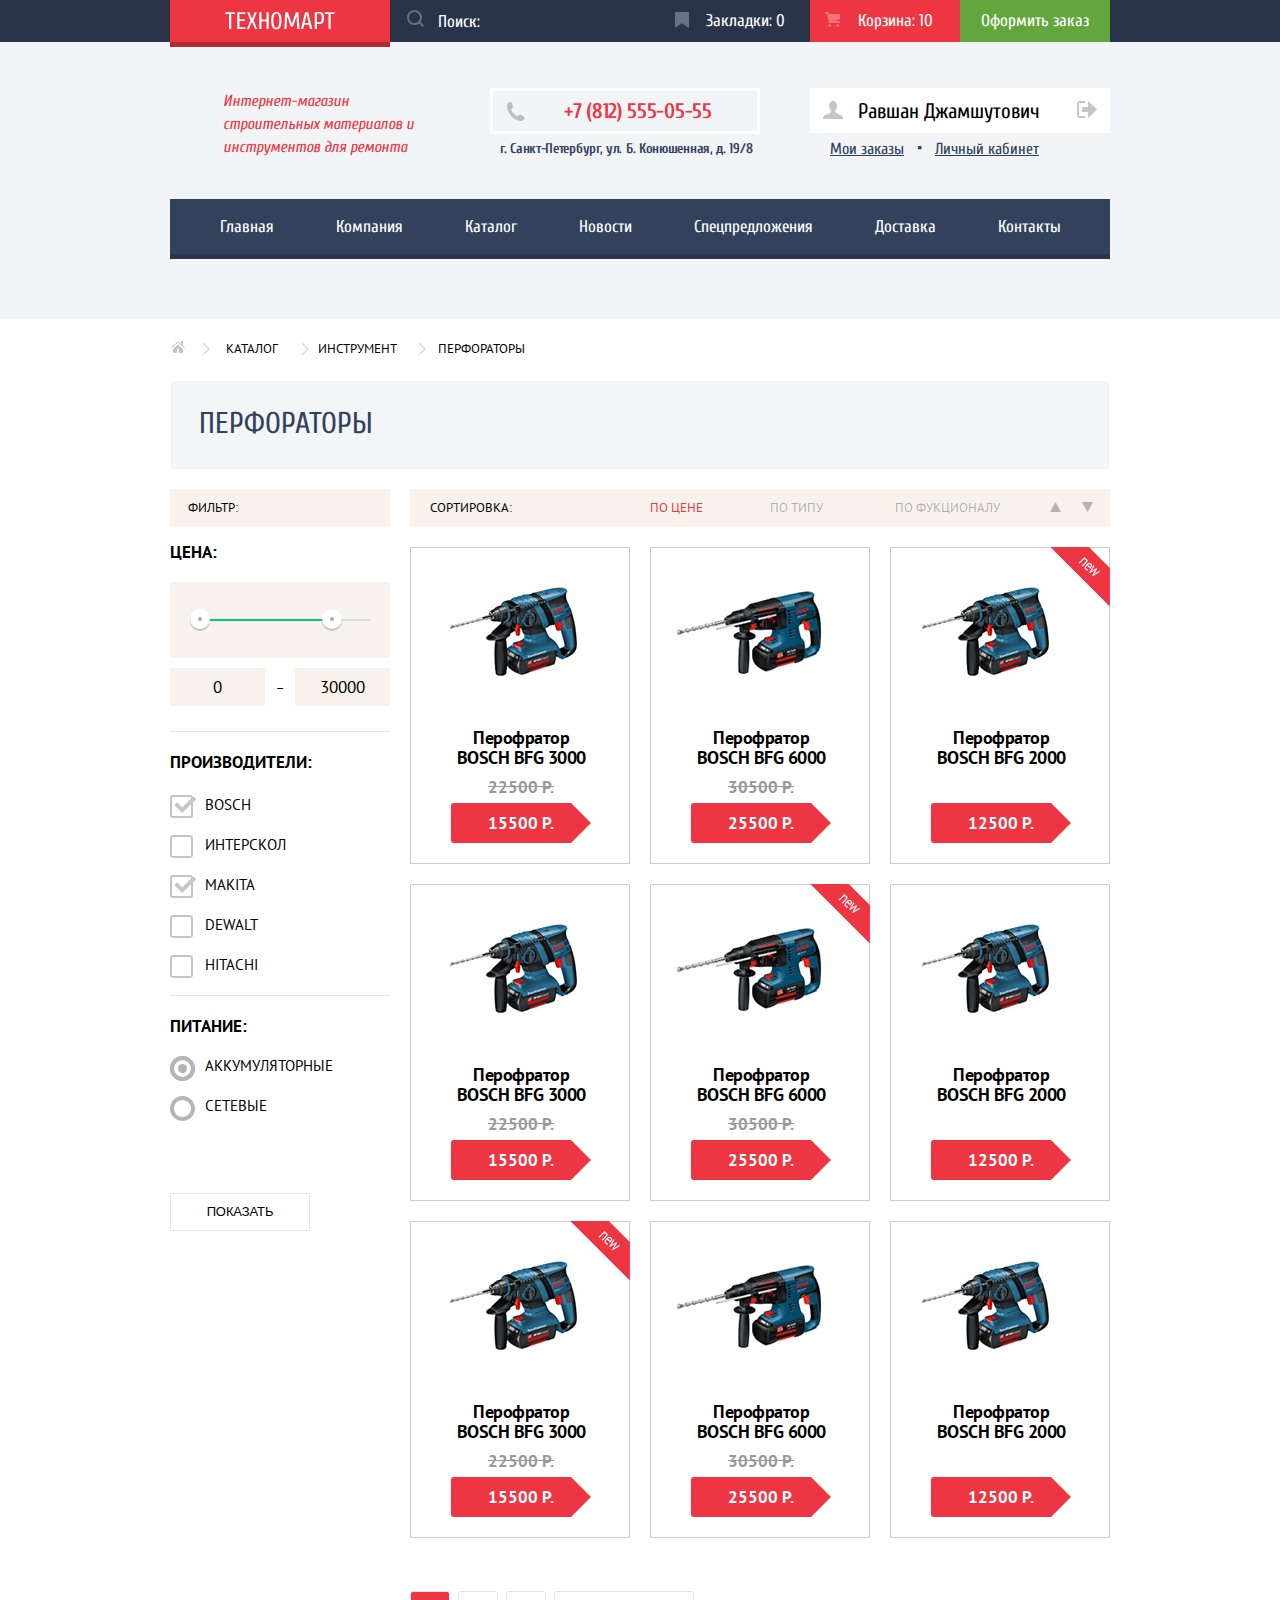
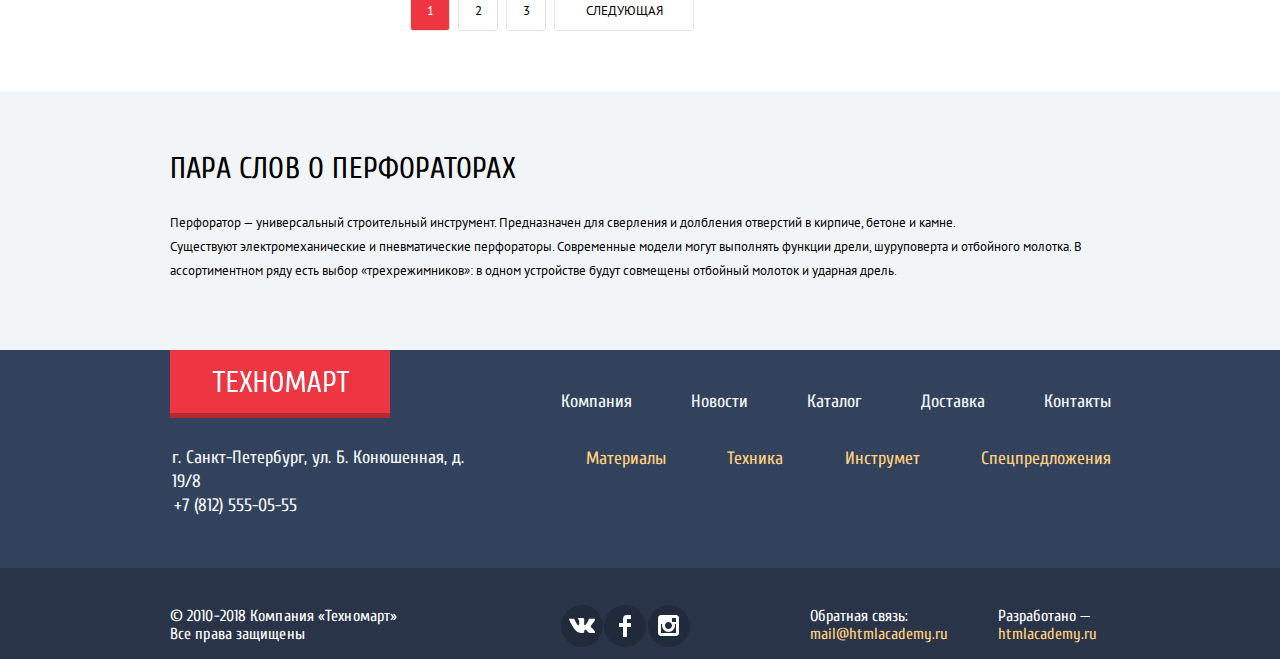
==== tool.html @ e386ba08 "Правки предзащиты" ====
<!DOCTYPE html>
<html lang="ru">
        <head>
                <meta charset="utf-8">
                <title>HTML Academy: Техномарт Каталог</title>
                <link href="css/normalize.css" rel="stylesheet">
                <link href="css/style.css" rel="stylesheet">
        </head>
        <body>
                <header class="inner-header"> <!--Шапка сайта-->
                    <div class="header-wrapper">
                        <div class="inner-header-top">
                        <a class="inner-header-logo logo" href="index.html"><img class="logo-img" src="img/logo.png" width="110" height="18" alt="Логотип магазина «ТЕХНОМАРТ»"></a>

                        <form class="main-header-search">
                            <input class="header-search-input" id="header-search" type="text" name="search" placeholder="Поиск:">
                            <label class="header-search-label" for="header-search">
                                <svg xmlns="http://www.w3.org/2000/svg" class="header-search-icon" width="17" height="17" viewBox="0 0 17 17">
                                  <path d="M17 15.586l-3.542-3.542A7.465 7.465 0 0 0 15 7.5 7.5 7.5 0 1 0 7.5 15c1.71 0 3.282-.579 4.544-1.542L15.586 17 17 15.586zM2 7.5C2 4.467 4.467 2 7.5 2 10.532 2 13 4.467 13 7.5c0 3.032-2.468 5.5-5.5 5.5A5.506 5.506 0 0 1 2 7.5z"/></svg>
                              </label>  <!--тут будет иконка поиска-->

                        </form>

                                <ul class="inner-header-list cart-block">
                                        <li class="inner-header-item"><a class="inner-header-link inner-header-bookmarks" href="bookmarks.html">Закладки: 0</a></li>
                                        <li class="inner-header-item"><a class="inner-header-link inner-header-cart inner-header-cart-active" href="cart.html">Корзина: 10</a></li>
                                        <li class="inner-header-item inner-header-item-checkout"><a class="inner-header-link inner-header-checkout" href="checkout.html">Оформить заказ</a></li>
                                </ul>
                        </div>
                  </div>

                  <div class="header-wrapper-middle">
                <div class="inner-header-middle">
                <p class="inner-header-title"><span class="visually-hidden">«ТЕХНОМАРТ»</span>Интернет-магазин строительных материалов и инструментов для ремонта</p>

                <address class="inner-header-contact">
                    <p class="header-contact-phone"><a class="header-contact-link" href="tel:+7812550555">+7 (812) 555-05-55</a></p>
                    <p class="header-contact-address">г. Санкт-Петербург, ул. Б. Конюшенная, д. 19/8</p>
                </address>

                <ul class="inner-header-user">
                        <li class="header-user-list logged"><a class="header-user-link logged-link" href="logged.html">Равшан Джамшутович</a><a class="logout-link" href="logout.html">Выход</a></li>
                        <li class="header-user-list orders"><a class="header-user-link orders-link" href="orders.html">Мои заказы</a></li>
                        <li class="header-user-list separator">•</li>
                        <li class="header-user-list cabinet"><a class="header-user-link cabinet-link" href="cabinet.html">Личный кабинет</a></li>
                </ul>
                </div>

                <nav class="inner-header-navigation">
                                <ul class="header-navigation-list">
                                        <li class="header-navigation-item"><a class="header-navigation-link" href="index.html">Главная</a></li>
                                        <li class="header-navigation-item"><a class="header-navigation-link" href="company.html">Компания</a></li>
                                        <li class="header-navigation-item"><a class="header-navigation-link" href="catalog.html">Каталог</a></li>
                                        <li class="header-navigation-item"><a class="header-navigation-link" href="news.html">Новости</a></li>
                                        <li class="header-navigation-item"><a class="header-navigation-link" href="specialoffers.html">Спецпредложения</a></li>
                                        <li class="header-navigation-item"><a class="header-navigation-link" href="delivery.html">Доставка</a></li>
                                        <li class="header-navigation-item"><a class="header-navigation-link" href="contact.html">Контакты</a></li>
                            </ul>
                </nav>
                </div>
        </header>

        <main class="inner-content container">
          <div class="breadcrumbs-wrapper">
                <ul class="content-breadcrumbs-list">
                        <li class="content-breadcrumbs-item"><a class="content-breadcrumbs-link content-breadcrumbs-home" href="index.html"><img src="img/icon-home.svg" width="15" height="12" alt="На главную"><span class="visually-hidden">На галвную</span></a></li>
                        <li class="content-breadcrumbs-item"><a class="content-breadcrumbs-link content-breadcrumbs-catalog" href="ctalog.html">Каталог</a></li>
                        <li class="content-breadcrumbs-item"><a class="content-breadcrumbs-link content-breadcrumbs-tool" href="tool.html">Инструмент</a></li>
                        <li class="content-breadcrumbs-item breadcrumbs-current">Перфораторы</li>
                </ul>
          </div>

                <h1 class="inner-content-title">Перфораторы</h1>

            <div class="wrapper-filters-tool">
              <div class="wrapper-filters">
                <section class="content-filters"> <!--Блок фильтры-->
                  <h2 class="visually-hidden">Фильтр товаров</h2>

                        <h2 class="content-filters-title">ФИЛЬТР:</h2>

                  <form class="content-filters-form" method="get" action="https://echo.htmlacademy.ru">

                    <fieldset class="filters-price">
                      <legend class="price-title">Цена:</legend>

                      <div class="filtres-price-slider"> <!--Ползунок выбора диапазона цены-->
                        <span class="visually-hidden">Ползунок для выбора диапозона цены</span>
                        <div class="price-slider-line"> <!--Линия ползунка-->
                          <span class="visually-hidden">Линия ползунка</span>
                          <div class="slider-line-active"></div> <!--Линия между ползунками выбранного диапазона-->
                        </div>
                        <div class="slider-line-badge slider-line-bage-left"><span class="visually-hidden">Левый ползунок</span></div> <!--Левый ползунок-->
                        <div class="slider-line-badge slider-line-bage-right"><span class="visually-hidden">Правый ползунок</span></div> <!--Правый ползунок-->
                      </div>

                      <div class="filtres-price-cost"> <!--Блок цены "от" и "до"-->
                        <label class="visually-hidden" for="costmin">от</label>
                        <input class="price-cost-min" id="costmin" value="0">
                        <label class="price-cost-separator">—</label>
                        <input class="price-cost-max" id="costmax" value="30000">
                      </div>
                    </fieldset>


                  <fieldset class="filters-manufacturers">
                        <legend class="manufacturers-title">Производители:</legend>
                        <ul class="filters-manufactures-list">
                          <li class="manufactures-list-option">
                            <input class="visually-hidden manufactures-input manufactures-input-checkbox" type="checkbox" name="bosch" id="bosch" checked>
                            <label for="bosch" class="manufactures-label">Bosch</label>
                          </li>

                          <li class="manufactures-list-option">
                            <input class="visually-hidden manufactures-input manufactures-input-checkbox" type="checkbox" name="interskol" id="interskol">
                            <label for="interskol" class="manufactures-label">Интерскол</label>
                          </li>

                          <li class="manufactures-list-option">
                            <input class="visually-hidden manufactures-input manufactures-input-checkbox" type="checkbox" name="makita" id="makita" checked>
                            <label for="makita" class="manufactures-label">Makita</label>
                          </li>
                          <li class="manufactures-list-option">
                            <input class="visually-hidden manufactures-input manufactures-input-checkbox" type="checkbox" name="dewalt" id="dewalt">
                            <label for="dewalt" class="manufactures-label">DeWalt</label>
                          </li>

                          <li class="manufactures-list-option">
                            <input class="visually-hidden manufactures-input manufactures-input-checkbox" type="checkbox" name="hitachi" id="hitachi">
                            <label for="hitachi" class="manufactures-label">Hitachi</label>
                          </li>
                        </ul>
                  </fieldset>

                  <fieldset class="filters-power">
                        <legend class="power-title">Питание:</legend>
                        <ul class="filtres-power-list">
                          <li class="power-list-option">
                            <input class="visually-hidden power-input power-input-radio" type="radio" name="battery" value="battery" id="battery" checked>
                            <label for="battery" class="power-label">Аккумуляторные</label>
                          </li>

                          <li class="power-list-option">
                            <input class="visually-hidden power-input power-input-radio" type="radio" name="battery" value="mains-battery" id="mains-battery">
                            <label for="mains-battery" class="power-label">Сетевые</label>
                          </li>
                        </ul>
                  </fieldset>
                    <button class="filters-form-button" type="submit" tabindex="0">Показать</button>
                  </form>
                </section>
              </div>

              <div class="wrapper-sorting-tool">
                <section class="content-sorting"> <!--Блок сортировка-->
                        <h2 class="content-sorting-title">Сортировка:</h2>

                        <ul class="content-sorting-list">
                                <li class="sorting-item sorting-item-price"><a class="sorting-list-button sorting-list-button-active" href="price.html">ПО ЦЕНЕ</a></li>
                                <li class="sorting-item sorting-item-type"><a class="sorting-list-button" href="type.html">ПО ТИПУ</a></li>
                                <li class="sorting-item sorting-item-functional"><a class="sorting-list-button" href="functional.html">ПО ФУКЦИОНАЛУ</a></li>
                                <li class="sorting-item sorting-item-up"><a class="sorting-list-button sorting-list-button-up sorting-list-button-up-active" href="up.html"><span class="visually-hidden">С верху</span></a></li>
                                <li class="sorting-item sorting-item-down"><a class="sorting-list-button sorting-list-button-down" href="down.html"><span class="visually-hidden">С низу</span></a></li>
                        </ul>
                </section>

                <section class="content-tool"> <!--Блок карточек инструментов-->
                        <h2 class="visually-hidden">Список инструментов</h2>
                        <ul class="content-tool-list">
                                <li class="tool-list-item">
                                        <article class="card">
                                              <div class="card-actions">
                                                <a class="card-price-button card-price-buy" href="cart.html">Купить</a>
                                                <a class="card-price-button card-price-inbookmarks" href="bookmarks.hrml">В закладки</a>
                                              </div>
                                              <div class="card-image">
                                                <img class="image-tool" src="img/bfg3000.jpg" width="218" height="170" alt="Перфоратор BOSCH BFG 3000">
                                              </div>
                                                <h3 class="card-title">
                                                        Перофратор BOSCH
                                                        BFG 3000
                                                </h3>
                                                <del class="card-price-old">22500 Р.</del>
                                                <p class="card-price" >15500 Р.</p>
                                        </article>
                                </li>

                                <li class="tool-list-item">
                                        <article class="card">
                                              <div class="card-actions">
                                                <a class="card-price-button card-price-buy" href="cart.html">Купить</a>
                                                <a class="card-price-button card-price-inbookmarks" href="bookmarks.hrml">В закладки</a>
                                              </div>
                                              <div class="card-image">
                                                <img class="image-tool" src="img/bfg6000.jpg" width="218" height="170" alt="Перфоратор BOSCH BFG 6000">
                                              </div>
                                                <h3 class="card-title">
                                                        Перофратор BOSCH
                                                        BFG 6000
                                                </h3>
                                                <del class="card-price-old">30500 Р.</del>
                                                <p class="card-price">25500 Р.</p>


                                    </article>
                                </li>

                                <li class="tool-list-item">
                                        <article class="card">
                                            <div class="flag flag-new">Новинка</div>
                                              <div class="card-actions">
                                                <a class="card-price-button card-price-buy" href="cart.html">Купить</a>
                                                <a class="card-price-button card-price-inbookmarks" href="bookmarks.hrml">В закладки</a>
                                              </div>
                                              <div class="card-image">
                                                <img class="image-tool" src="img/bfg2000.jpg" width="218" height="170" alt="Перфоратор BOSCH BFG 2000">
                                              </div>
                                                <h3 class="card-title">
                                                        Перофратор BOSCH
                                                        BFG 2000
                                                </h3>
                                                <del class="card-price-old"></del>
                                                <p class="card-price">12500 Р.</p>
                                    </article>
                                </li>

                                <li class="tool-list-item">
                                    <article class="card">
                                          <div class="card-actions">
                                            <a class="card-price-button card-price-buy" href="cart.html">Купить</a>
                                            <a class="card-price-button card-price-inbookmarks" href="bookmarks.hrml">В закладки</a>
                                          </div>
                                          <div class="card-image">
                                            <img class="image-tool" src="img/bfg3000.jpg" width="218" height="170" alt="Перфоратор BOSCH BFG 3000">
                                          </div>
                                            <h3 class="card-title">
                                                    Перофратор BOSCH
                                                    BFG 3000
                                            </h3>
                                            <del class="card-price-old">22500 Р.</del>
                                            <p class="card-price" >15500 Р.</p>


                                    </article>
                            </li>

                            <li class="tool-list-item">
                                    <article class="card">
                                        <div class="flag flag-new">Новинка</div>
                                          <div class="card-actions">
                                            <a class="card-price-button card-price-buy" href="cart.html">Купить</a>
                                            <a class="card-price-button card-price-inbookmarks" href="bookmarks.hrml">В закладки</a>
                                          </div>
                                          <div class="card-image">
                                            <img class="image-tool" src="img/bfg6000.jpg" width="218" height="170" alt="Перфоратор BOSCH BFG 6000">
                                          </div>
                                            <h3 class="card-title">
                                                    Перофратор BOSCH
                                                    BFG 6000
                                            </h3>
                                            <del class="card-price-old">30500 Р.</del>
                                            <p class="card-price">25500 Р.</p>


                                </article>
                            </li>

                            <li class="tool-list-item">
                                    <article class="card">
                                          <div class="card-actions">
                                            <a class="card-price-button card-price-buy" href="cart.html">Купить</a>
                                            <a class="card-price-button card-price-inbookmarks" href="bookmarks.hrml">В закладки</a>
                                          </div>
                                          <div class="card-image">
                                            <img class="image-tool" src="img/bfg2000.jpg" width="218" height="170" alt="Перфоратор BOSCH BFG 2000">
                                          </div>
                                            <h3 class="card-title">
                                                    Перофратор BOSCH
                                                    BFG 2000
                                            </h3>
                                            <del class="card-price-old"></del>
                                            <p class="card-price">12500 Р.</p>
                                </article>
                            </li>
                            <li class="tool-list-item">
                                <article class="card">
                                    <div class="flag flag-new">Новинка</div>
                                      <div class="card-actions">
                                        <a class="card-price-button card-price-buy" href="cart.html">Купить</a>
                                        <a class="card-price-button card-price-inbookmarks" href="bookmarks.hrml">В закладки</a>
                                      </div>
                                      <div class="card-image">
                                        <img class="image-tool" src="img/bfg3000.jpg" width="218" height="170" alt="Перфоратор BOSCH BFG 3000">
                                      </div>
                                        <h3 class="card-title">
                                                Перофратор BOSCH
                                                BFG 3000
                                        </h3>
                                        <del class="card-price-old">22500 Р.</del>
                                        <p class="card-price" >15500 Р.</p>


                                </article>
                        </li>

                        <li class="tool-list-item">
                                <article class="card">
                                      <div class="card-actions">
                                        <a class="card-price-button card-price-buy" href="cart.html">Купить</a>
                                        <a class="card-price-button card-price-inbookmarks" href="bookmarks.hrml">В закладки</a>
                                      </div>
                                      <div class="card-image">
                                        <img class="image-tool" src="img/bfg6000.jpg" width="218" height="170" alt="Перфоратор BOSCH BFG 6000">
                                      </div>
                                        <h3 class="card-title">
                                                Перофратор BOSCH
                                                BFG 6000
                                        </h3>
                                        <del class="card-price-old">30500 Р.</del>
                                        <p class="card-price">25500 Р.</p>


                            </article>
                        </li>

                        <li class="tool-list-item">
                                <article class="card">
                                      <div class="card-actions">
                                        <a class="card-price-button card-price-buy" href="cart.html">Купить</a>
                                        <a class="card-price-button card-price-inbookmarks" href="bookmarks.hrml">В закладки</a>
                                      </div>
                                      <div class="card-image">
                                        <img class="image-tool" src="img/bfg2000.jpg" width="218" height="170" alt="Перфоратор BOSCH BFG 2000">
                                      </div>
                                        <h3 class="card-title">
                                                Перофратор BOSCH
                                                BFG 2000
                                        </h3>
                                        <del class="card-price-old"></del>
                                        <p class="card-price">12500 Р.</p>
                            </article>
                        </li>
                        </ul>
                </section>

                <div class="content-pages"> <!--Блок нумерации страниц-->
                  <ul class="content-pages-list">
                          <li class="pages-item"><a class="pages-list-link pages-link-first pages-list-link-current" href="first-pages.html">1</a></li>
                          <li class="pages-item"><a class="pages-list-link pages-link-second" href="second-pages.html">2</a></li>
                          <li class="pages-item"><a class="pages-list-link pages-link-third" href="third.html">3</a></li>
                          <li class="pages-item"><a class="pages-list-link pages-link-next" href="next.html">Следующая</a></li>
                  </ul>
                  </div>
                </div>
            </div>

                <section class="content-description"> <!--Блок описания типа инструмента-->
                  <div class="content-description-wrapper">
                        <h2 class="content-description-title">Пара слов о перфораторах</h2>
                        <div class="content-description-text">
                        <p class="description-text">Перфоратор — универсальный строительный инструмент. Предназначен для сверления и долбления отверстий в кирпиче, бетоне и камне.</p>
                        <p class="description-text">Существуют электромеханические и пневматические перфораторы. Современные модели могут выполнять функции дрели, шуруповерта и отбойного молотка. В ассортиментном ряду есть выбор «трехрежимников»: в одном устройстве будут совмещены отбойный молоток и ударная дрель.</p>
                        </div>
                  </div>
                </section>
        </main>

        <footer class="main-footer"> <!--Подвал сайта-->
          <div class="footer-wrapper">
            <div class="container-footer-top">
              <div class="footer-logo-address">
                <a class="inner-footer-logo logo" href="index.html"><img class="logo-img" src="img/logo-footer.png" width="138" height="21" alt="Логотип магазина «ТЕХНОМАРТ»"></a>
                <address class="main-footer-address"><p class="footer-address">г. Санкт-Петербург, ул. Б. Конюшенная, д. 19/8</p>
                <a class="footer-address-link" href="tel:+7812550555">+7 (812) 555-05-55
                  </a></address>
              </div>

            <nav class="main-navigation-footer">
                    <ul class="navigation-footer-list">
                            <li class="navigation-footer-item"><a class="navigation-footer-link" href="company.html">Компания</a></li>
                            <li class="navigation-footer-item"><a class="navigation-footer-link" href="news.html">Новости</a></li>
                            <li class="navigation-footer-item"><a class="navigation-footer-link" href="tool.html">Каталог</a></li>
                            <li class="navigation-footer-item"><a class="navigation-footer-link" href="delivery.html">Доставка</a></li>
                            <li class="navigation-footer-item"><a class="navigation-footer-link" href="contact.html">Контакты</a></li>
                </ul>

                <ul class="navigation-catalog-list">
                        <li class="navigation-catalog-item"><a class="navigation-catalog-link" href="material.html">Материалы</a></li>
                        <li class="navigation-catalog-item"><a class="navigation-catalog-link" href="mechanism.html">Техника</a></li>
                        <li class="navigation-catalog-item"><a class="navigation-catalog-link" href="tool.html">Инструмет</a></li>
                        <li class="navigation-catalog-item"><a class="navigation-catalog-link" href="specialoffers.html">Спецпредложения</a></li>
                </ul>
            </nav>
            </div>
          </div>

          <div class="footer-wrapper-bot">
            <div class="footer-bottom">
            <p class="main-footer-copyright">	&copy; 2010-2018 Компания «Техномарт»
              Все права защищены</p>

            <div class="main-footer-social">
                    <ul class="footer-social-list">
                      <li class="footer-social-item"><a class="footer-social-link" href="vk.com"><span class="visually-hidden">Вконтакте</span>
                        <svg xmlns="http://www.w3.org/2000/svg" width="26" height="15" viewBox="0 0 26 15"><path fill="#FFF" d="M16.138 11.51c.956-.309 2.18 2.04 3.483 2.939.978.681 1.727.534 1.727.534l3.473-.05s1.815-.112.957-1.554c-.071-.12-.503-1.069-2.585-3.022-2.177-2.043-1.882-1.712.739-5.244 1.597-2.153 2.236-3.468 2.036-4.028-.192-.539-1.365-.399-1.365-.399L20.69.713c-.381.001-.704.119-.851.515-.003.004-.621 1.666-1.445 3.079-1.741 2.989-2.436 3.148-2.724 2.961-.661-.433-.494-1.737-.494-2.664 0-2.897.432-4.105-.846-4.417-.427-.104-.739-.172-1.828-.182-1.392-.021-2.574 0-3.244.329-.445.223-.786.712-.579.74.26.035.843.16 1.155.586.401.552.389 1.789.389 1.789s.229 3.411-.54 3.834c-.528.29-1.25-.302-2.803-3.016-.793-1.388-1.392-2.922-1.392-2.922s-.116-.285-.326-.441c-.25-.185-.6-.244-.6-.244L.848.684S.29.7.085.946c-.182.218-.015.668-.015.668s2.909 6.881 6.203 10.347c3.02 3.182 6.452 2.971 6.452 2.971h1.555s.469-.054.709-.312c.224-.24.214-.691.214-.691s-.031-2.109.935-2.419z"/></svg></a></li>
                      <li class="footer-social-item"><a class="footer-social-link" href="fb.com"><span  class="visually-hidden">Фейсбук</span>
                        <svg xmlns="http://www.w3.org/2000/svg" width="12" height="22" viewBox="0 0 12 22"><path fill="#FFF" d="M12 4V0H8a4 4 0 0 0-4 4v4H0v4h4v10h4V12h4V8H8V4h4z"/></svg></a></li>
                      <li class="footer-social-item"><a class="footer-social-link" href="instagram.com"><span class="visually-hidden">Инстаграм</span>
                        <svg xmlns="http://www.w3.org/2000/svg" width="21" height="21" viewBox="0 0 21 21"><path fill="#FFF" d="M18 0H3C1.35 0 0 1.35 0 3v15c0 1.65 1.35 3 3 3h15c1.65 0 3-1.35 3-3V3c0-1.65-1.35-3-3-3zm-7.5 7c1.93 0 3.5 1.57 3.5 3.5S12.43 14 10.5 14 7 12.43 7 10.5 8.57 7 10.5 7zM18 18H3V9h1.181A6.504 6.504 0 0 0 4 10.5a6.5 6.5 0 1 0 13 0 6.45 6.45 0 0 0-.181-1.5H18v9zm0-11h-4V3h4v4z"/></svg></a></li>
                    </ul>
            </div>

            <div class="wrapper-contact-developed">
            <p class="main-footer-contact">Обратная связь:
                <a class="footer-contact-link" href="mailto:mail@htmlacademy.ru">mail@htmlacademy.ru</a></p>

            <p class="main-footer-developed">Разработано —
            <a class="footer-developed-link" href="https://htmlacademy.ru/intensive/htmlcss">htmlacademy.ru</a></p>
            </div>
            </div>
          </div>
        </footer>

                    <section class="modal-cart modal"> <!--Форма добавления товара в корзину-->
                      <h2 class="visually-hidden">Добавление товара в корзину</h2>

                      <header class="modal-cart-header">
                        <p class="modal-cart-title">Товар добавлен в Корзину!</p>
                      </header>

                      <div class="modal-cart-block-button">
                        <a class="main-button modal-cart-button modal-cart-checkout" href="checkout.html">Оформить заказ</a>
                        <button class="modal-cart-button modal-cart-continue" type="submit" tabindex="0">Продолжить покупки</button>
                      </div>

                      <button class="modal-close" type="submit" tabindex="0"><span class="visually-hidden">Закрыть</span></button>
                    </section>
          <script src="js/script.min.js"></script>
    </body>
</html>
---- css/style.css ----
@import url('https://fonts.googleapis.com/css?family=Cuprum:400,400i,700|PT+Sans:400,400i,700,700i&subset=cyrillic');

body {
  margin:0;
  padding: 0;

  font-family: Cuprum, Arial, sans-serif;
  font-size: 17px;
  line-height: 18px;
  font-weight: 400;
  font-style: normal;
}

.inner-content {
  font-family: PT Sans, Arial, sans-serif;
}

.company-description,
.company-delivery,
.contacts-description {
  font-family: PT Sans, Arial, sans-serif;
  font-size: 13px;
  line-height: 24px;
  font-weight: 400;
  font-style: normal;

  color: #000000;
  margin: 0;
  margin-bottom: 23px;
  white-space: pre-line;
}

a {
  text-decoration: none;
}

.visually-hidden:not(:focus):not(:active),
input[type="checkbox"].visually-hidden,
input[type="radio"].visually-hidden {
  position: absolute;

  width: 1px;
  height: 1px;
  margin: -1px;
  border: 0;
  padding: 0;

  white-space: nowrap;

  -webkit-clip-path: inset(100%);

          clip-path: inset(100%);
  clip: rect(0 0 0 0);
  overflow: hidden;
}

/*Шапка сайта поле поиска и кнопки управления заказами*/
.main-header {
  min-width: 940px;
}

.main-header-top,
.inner-header-top {
  font-size: 17px;
  line-height: 18px;
  color: #ffffff;

  background-color: #293449;
}

.header-wrapper {
  background-color: #293449;
}

.main-header-logo,
.inner-header-logo{
  position: relative;
  display: block;
  background-color: #ee3643;
  width: 220px;
  min-height: 42px;
  -webkit-box-shadow: inset 0px -5px 0 0 rgba(0, 0, 0, 0.24);
          box-shadow: inset 0px -5px 0 0 rgba(0, 0, 0, 0.24);
  margin-bottom: -5px;
}

.logo-img {
  position: absolute;
  top: 25%;
  left: 25%;
}

.header-search-input {
  font-family: Cuprum, Arial, sans-serif;
  width: 100%;
  height: 42px;
  vertical-align: top;
  background-color: #293449;
  border: 0px solid;
  color: #ffffff;
  padding: 0;

}

.header-search-label {
  display: inline-block;
  vertical-align: top;
  background-color: #293449;
  width: 48px;
  height: 42px;
}

.header-search-icon {
  fill: rgba(255, 255, 255, 0.3);
  padding: 10px 15px 11px 17px;
}


.header-search-input:hover~.header-search-label .header-search-icon  {
  fill: rgba(255, 255, 255, 1);
}


.header-search-input::-webkit-input-placeholder {
  font-size: 17px;
  color: #ffffff;
}


.header-search-input:-ms-input-placeholder {
  font-size: 17px;
  color: #ffffff;
}


.header-search-input::-ms-input-placeholder {
  font-size: 17px;
  color: #ffffff;
}


.header-search-input::placeholder {
  font-size: 17px;
  color: #ffffff;
}

.header-search-input:focus,
.header-search-input:focus~.header-search-label {
  min-height: 42px;
  background-color: #ffffff;
  font-size: 17px;
  color: #000000;
}

.header-search-input:focus~.header-search-label .header-search-icon {
  fill: #ee3643;
}

.main-header-list,
.inner-header-list {
  list-style: none;
}


.main-header-link,
.inner-header-link {
  min-height: 42px;
  display: block;
  color: #ffffff;
  padding-left: 20px;
}

.inner-header-cart-active{
  background-color: #ee3643;
}

.main-header-checkout,
.inner-header-checkout {
  background-color: #63a63e;
  padding: 0;
}

.main-header-link:hover,
.inner-header-link:hover,
.main-header-link:hover::before,
.inner-header-link:hover::before {
  opacity: 1;
  background-color: #212a3a;
}

.inner-header-logo:hover,
.inner-header-cart-active:hover,
.inner-footer-logo:hover,
.inner-header-cart:hover::before {
  background-color: #ca2c37;
}

.main-header-checkout:hover,
.inner-header-checkout:hover{
  background-color: #5fbb2d;
}


.main-header-link:active,
.inner-header-link:active,
.main-header-link:active::before,
.inner-header-link:active::before {
  opacity: 0.5;
  background-color: #161d29;
}

.inner-header-logo:active,
.inner-header-cart-active:active,
.inner-footer-logo:active,
.inner-header-cart:active::before {
  background-color: #ba2732;
}

.main-header-checkout:active,
.inner-header-checkout:active{
  background-color: #518534;
}

/*Шапка сайта контактная информация вход, регистрация, личный кабинет*/

.header-wrapper-middle {
  background-color: #f1f5f7;
  padding-bottom: 65px;
}

.main-header-middle,
.inner-header-middle {
  font-size: 21px;
  line-height: 21px;

  background-color: #f1f5f7;
}

.main-header-title,
.inner-header-title {
  width: 196px;
  font-size: 16px;
  line-height: 23px;
  font-style: italic;
  font-weight: 400;
  color: #ee3643;

  margin: 0;
  margin-top: 2px;
  margin-left: 53px;
  padding: 0;
}

.main-header-contact,
.inner-header-contact {
  width: 270px;
  min-height: 45px;
  margin-right: auto;
  margin-left: 71px;
}

.header-contact-phone {
  margin: 0;
  padding-top: 10px;
  padding-left: 71px;
  padding-bottom: 9px;
  border: 3px solid #ffffff;
  font-size: 21px;
  line-height: 18px;
  font-style: normal;
  font-weight: 700;
  color: #ef3643;
  position: relative;
  letter-spacing: -0.3px;
}

.header-contact-link {
  font-size: 21px;
  line-height: 21px;
  font-style: normal;
  color: #ee3643;
}

.header-contact-link::before {
  content: "";

  position: absolute;
  top: 11px;
  left: 13px;

  width: 19px;
  height: 19px;


  background-image: url("../img/icon-phone.svg");
  background-repeat: no-repeat;
}

.header-contact-address {
  font-size: 14px;
  line-height: 24px;
  font-style: normal;
  color: #32425c;
  font-weight: 700;
  margin: 0;
  padding-top: 3px;
  padding-left: 10px;
  letter-spacing: -0.3px;
}


.main-header-user,
.inner-header-user {
  list-style: none;
}

.header-user-list {
  height: 45px;
  position: relative;
  background-color: #ffffff;
}


.header-user-link {
  display: block;

  font-size: 21px;
  line-height: 21px;
  color: #000000;
}

.cabinet,
.orders {
  background: 0 0;
  margin: 0;
  padding-top: 7px;
}

.separator{
  background: 0 0;
  margin: 0 auto;
  padding-top: 5px;
  color: #32425c;
}

.cabinet {
  margin-right: 71px;
}

.orders {
  margin-left: 20px;
}

.orders-link,
.cabinet-link {
  font-size: 16px;
  line-height: 18px;
  color: #32425c;
  text-decoration: underline
}

.header-user-link:hover {
  color: #ee3643;
}

.login:hover::before {
  background-image: url("data:image/svg+xml,%3Csvg xmlns='http://www.w3.org/2000/svg' width='20' height='17' viewBox='0 0 20 17'%3E%3Cpath fill='%2332425c' d='M14.875 8.5L6 0v6H0v5h6v6z'/%3E%3Cpath fill='%2332425c' d='M16.986 15.01h-5.027V17h5.027c2.178 0 3.004-1.81 3.029-3.026V3.028C19.99 1.811 19.164 0 16.986 0h-5.027v1.99h5.027c.839 0 .992.681 1.01 1.057v10.904c-.017.376-.171 1.059-1.01 1.059z'/%3E%3C/svg%3E");
}

.login:active::before {
  background-image: url("data:image/svg+xml,%3Csvg xmlns='http://www.w3.org/2000/svg' width='20' height='17' viewBox='0 0 20 17'%3E%3Cpath fill='%23c5c5c5' d='M14.875 8.5L6 0v6H0v5h6v6z'/%3E%3Cpath fill='%23c5c5c5' d='M16.986 15.01h-5.027V17h5.027c2.178 0 3.004-1.81 3.029-3.026V3.028C19.99 1.811 19.164 0 16.986 0h-5.027v1.99h5.027c.839 0 .992.681 1.01 1.057v10.904c-.017.376-.171 1.059-1.01 1.059z'/%3E%3C/svg%3E");
}

.logged-link:hover {
  color: #000000;
}

.header-user-link:active {
  color: rgba(0, 0, 0, 0.3)
}

.login {
  padding-top: 11px;
  padding-right: 27px;
  padding-bottom: 15px;
  padding-left: 48px;
}

.registry {
  padding-top: 11px;
  padding-right: 25px;
  padding-bottom: 11px;
  padding-left: 20px;
}

.logged-link {
  position: relative;
  width: 217px;
  padding: 13px 35px 14px 48px;
}

.logout-link {
  font-size: 0;
}

.logged-link::before {
  content: "";

  position: absolute;
  top: 13px;
  left: 13px;

  width: 20px;
  height: 18px;

  background-image: url("data:image/svg+xml,%3Csvg xmlns='http://www.w3.org/2000/svg' width='20' height='18' viewBox='0 0 20 18'%3E%3Cpath fill='%23c5c5c5' d='M17.881 14.166c-2.144-.735-4.256-1.666-5.207-2.39-.657-.501-.77-1.618-.517-2.415 1.118-.903 1.864-2.477 1.864-4.278C14.021 2.276 12.221 0 10 0S5.979 2.276 5.979 5.083c0 1.801.746 3.374 1.863 4.277.253.798.141 1.915-.517 2.416-.95.724-3.063 1.654-5.207 2.39S0 18 0 18h20s.025-3.099-2.119-3.834z'/%3E%3C/svg%3E%0A");
  background-repeat: no-repeat;
}

.logout-link::after {
  content: "";

  position: absolute;
  top: 13px;
  right: 13px;

  width: 21px;
  height: 17px;

  background-image: url("data:image/svg+xml,%3Csvg xmlns='http://www.w3.org/2000/svg' width='21' height='17' viewBox='0 0 21 17'%3E%3Cg fill='%23c5c5c5'%3E%3Cpath fill='%23c5c5c5' d='M21 8.5L12.125 0v6h-6v5h6v6z'/%3E%3Cpath fill='%23c5c5c5' d='M3.106 13.952V3.048c.018-.376.171-1.057 1.01-1.057h5.027V0H4.116C1.938 0 1.112 1.81 1.087 3.027v10.946C1.112 15.189 1.938 17 4.116 17h5.027v-1.99H4.116c-.839 0-.992-.683-1.01-1.058z'/%3E%3C/g%3E%3C/svg%3E%0A");
  background-repeat: no-repeat;
}

.logged-link:hover::before{
  background-image: url("data:image/svg+xml,%3Csvg xmlns='http://www.w3.org/2000/svg' width='20' height='18' viewBox='0 0 20 18'%3E%3Cpath fill='%2332425c' d='M17.881 14.166c-2.144-.735-4.256-1.666-5.207-2.39-.657-.501-.77-1.618-.517-2.415 1.118-.903 1.864-2.477 1.864-4.278C14.021 2.276 12.221 0 10 0S5.979 2.276 5.979 5.083c0 1.801.746 3.374 1.863 4.277.253.798.141 1.915-.517 2.416-.95.724-3.063 1.654-5.207 2.39S0 18 0 18h20s.025-3.099-2.119-3.834z'/%3E%3C/svg%3E%0A");
}

.logout-link:hover::after {
  background-image: url("data:image/svg+xml,%3Csvg xmlns='http://www.w3.org/2000/svg' width='21' height='17' viewBox='0 0 21 17'%3E%3Cg fill='%2332425c'%3E%3Cpath fill='%2332425c' d='M21 8.5L12.125 0v6h-6v5h6v6z'/%3E%3Cpath fill='%2332425c' d='M3.106 13.952V3.048c.018-.376.171-1.057 1.01-1.057h5.027V0H4.116C1.938 0 1.112 1.81 1.087 3.027v10.946C1.112 15.189 1.938 17 4.116 17h5.027v-1.99H4.116c-.839 0-.992-.683-1.01-1.058z'/%3E%3C/g%3E%3C/svg%3E%0A");
}

.logged-link:focus::before{
  background-image: url("data:image/svg+xml,%3Csvg xmlns='http://www.w3.org/2000/svg' width='20' height='18' viewBox='0 0 20 18'%3E%3Cpath fill='%2332425c' d='M17.881 14.166c-2.144-.735-4.256-1.666-5.207-2.39-.657-.501-.77-1.618-.517-2.415 1.118-.903 1.864-2.477 1.864-4.278C14.021 2.276 12.221 0 10 0S5.979 2.276 5.979 5.083c0 1.801.746 3.374 1.863 4.277.253.798.141 1.915-.517 2.416-.95.724-3.063 1.654-5.207 2.39S0 18 0 18h20s.025-3.099-2.119-3.834z'/%3E%3C/svg%3E%0A");
}

.logout-link:focus::after{
  background-image: url("data:image/svg+xml,%3Csvg xmlns='http://www.w3.org/2000/svg' width='21' height='17' viewBox='0 0 21 17'%3E%3Cg fill='%2332425c'%3E%3Cpath fill='%2332425c' d='M21 8.5L12.125 0v6h-6v5h6v6z'/%3E%3Cpath fill='%2332425c' d='M3.106 13.952V3.048c.018-.376.171-1.057 1.01-1.057h5.027V0H4.116C1.938 0 1.112 1.81 1.087 3.027v10.946C1.112 15.189 1.938 17 4.116 17h5.027v-1.99H4.116c-.839 0-.992-.683-1.01-1.058z'/%3E%3C/g%3E%3C/svg%3E%0A");
}

.logged-link:active::before{
  background-image: url("data:image/svg+xml,%3Csvg xmlns='http://www.w3.org/2000/svg' width='20' height='18' viewBox='0 0 20 18'%3E%3Cpath fill='%23c5c5c5' d='M17.881 14.166c-2.144-.735-4.256-1.666-5.207-2.39-.657-.501-.77-1.618-.517-2.415 1.118-.903 1.864-2.477 1.864-4.278C14.021 2.276 12.221 0 10 0S5.979 2.276 5.979 5.083c0 1.801.746 3.374 1.863 4.277.253.798.141 1.915-.517 2.416-.95.724-3.063 1.654-5.207 2.39S0 18 0 18h20s.025-3.099-2.119-3.834z'/%3E%3C/svg%3E%0A");
}

.logout-link:active::after {
  background-image: url("data:image/svg+xml,%3Csvg xmlns='http://www.w3.org/2000/svg' width='21' height='17' viewBox='0 0 21 17'%3E%3Cg fill='%23c5c5c5'%3E%3Cpath fill='%23c5c5c5' d='M21 8.5L12.125 0v6h-6v5h6v6z'/%3E%3Cpath fill='%23c5c5c5' d='M3.106 13.952V3.048c.018-.376.171-1.057 1.01-1.057h5.027V0H4.116C1.938 0 1.112 1.81 1.087 3.027v10.946C1.112 15.189 1.938 17 4.116 17h5.027v-1.99H4.116c-.839 0-.992-.683-1.01-1.058z'/%3E%3C/g%3E%3C/svg%3E%0A");
}

/*Шапка сайта меню навигации*/

.header-navigation-list {
  list-style: none;
  background-color: #32425c;
}

.header-navigation-link {
  font-size: 17px;
  line-height: 17px;
  display: block;
  padding: 19px 29px;
  text-decoration: none;
  color: #ffffff;
}

.header-navigation-link:hover {
  background-color: #293449;
}

.header-navigation-link:active {
  color: rgba(255, 255, 255, 0.5);
  background-color: #1d2739;
}

/*Главная - основное содержимое*/

.promo-list-item {
  position: relative;

  display: -webkit-box;

  display: -ms-flexbox;

  display: flex;
  -webkit-box-orient: vertical;
  -webkit-box-direction: normal;
      -ms-flex-direction: column;
          flex-direction: column;

  width: 275px;
  min-height: 101px;
  list-style: none;

  font-size: 24px;
  line-height: 30px;
  font-weight: 700;
  color: #ffffff;

  margin-bottom: 20px;
  padding-top: 21px;
  padding-left: 25px;
}


.promo-list-material{
  margin-right: 20px;
  background-color: #f6b22d;
}

.promo-list-material::before {
  position: absolute;
  content: "";
  top: 30px;
  right: 43px;
  width: 44px;
  height: 65px;
  border: none;
  background: transparent;

  background-image: url("../img/material.svg");
  background-repeat: no-repeat;
}

.promo-list-tool {
  background-color: #3bbce3;
}

.promo-list-tool::before {
  position: absolute;
  content: "";
  top: 35px;
  right: 28px;
  width: 75px;
  height: 61px;
  border: none;
  background: transparent;

  background-image: url("../img/tool.svg");
  background-repeat: no-repeat;
}

.promo-list-slider {
  width: 620px;
  height: 266px;

  position: relative;
  background-color: #413c3a;
  padding: 0;
}

.promo-slider-header {
  margin: 0;
  position: absolute;

  top: 20px;
  left: 24px;
  width: 570px;
  padding: 0px;
  color: #ffffff;
  overflow: hidden;
}

.promo-list-mechanism {
  background-color: #dc91d8;
}

.promo-list-mechanism::before {
  position: absolute;
  content: "";
  top: 30px;
  right: 31px;
  width: 78px;
  height: 62px;
  border: none;
  background: transparent;

  background-image: url("../img/mechanism.svg");
  background-repeat: no-repeat;
}

.promo-list-discount {
  background-color: #8ed78f;
}

.promo-list-discount::before {
  position: absolute;
  content: "";
  top: 30px;
  right: 45px;
  width: 59px;
  height: 72px;
  border: none;
  background: transparent;

  background-image: url("../img/discount.svg");
  background-repeat: no-repeat;
}

.promo-list-delivery {
  background-color: #ffc047;
}

.promo-list-delivery::before {
  position: absolute;
  content: "";
  top: 30px;
  right: 31px;
  width: 78px;
  height: 63px;
  border: none;
  background: transparent;

  background-image: url("../img/delivery.svg");
  background-repeat: no-repeat;
}

.promo-list-link {
  width: 90px;

  font-size: 14px;
  line-height: 18px;
  font-weight: 400;
  color: #ffffff;
  text-transform: uppercase;
  text-align: center;

  background-color: rgba(0, 0, 0, 0.1);

  margin-top: 13px;
  margin-left: 2px;
  padding-top: 10px;
  padding-right: 22px;
  padding-bottom: 10px;
  padding-left: 21px;
  border-radius: 3px;
}

.promo-list-link:hover {
  background-color: rgba(0, 0, 0, 0.2);
}

.promo-list-link:active {
  background-color: rgba(0, 0, 0, 0.3);
}

.slider-title {
  font-size: 36px;
  line-height: 36px;
  font-weight: 700;
  color: #ffffff;
  text-transform: uppercase;
  margin: 0;
  padding: 0;
}

.title-text {
  font-family: PT Sans, Arial, sans-serif;
  font-size: 18px;
  line-height: 24px;
  font-weight: 400;
  color: #ffffff;
  margin: 0;
  margin-top: 8px;
}

.slider-page-list {
  display: -webkit-box;
  display: -ms-flexbox;
  display: flex;
  -webkit-box-orient: horizontal;
  -webkit-box-direction: normal;
      -ms-flex-direction: row;
          flex-direction: row;
  position: absolute;
  bottom: 36px;
  left: 48%;
  width: 160px;
  height: 10px;
  padding: 0px;
  margin: 0px;
  font-size: 0px;
  line-height: 0px;
  text-align: center;
  list-style: none;
  z-index: 70;
}


/*Блок популярные товары и производители*/

.header-popular-title,
.header-brands-title {
  width: 500px;
  font-size: 30px;
  line-height: 30px;
  font-weight: 400;
  color: #32425c;
  text-transform: uppercase;
  padding-top: 5px;
  padding-bottom: 4px;
  padding-left: 27px;
}

.header-popular,
.header-brands {
  background-color: #f9f5f0;
}

.content-tool {
  width:700px;
  margin:20px auto;
}

.content-tool-list {
  display: -webkit-box;
  display: -ms-flexbox;
  display: flex;
  -ms-flex-wrap: wrap;
      flex-wrap: wrap;
  padding: 0;
  margin: 0;

  list-style: none;
  -webkit-box-pack: justify;
      -ms-flex-pack: justify;
          justify-content: space-between;
}

.popular-list {
  width: 940px;
  display: -webkit-box;
  display: -ms-flexbox;
  display: flex;
  -webkit-box-orient: horizontal;
  -webkit-box-direction: normal;
      -ms-flex-direction: row;
          flex-direction: row;
  padding: 0;
  margin: 0;
  -ms-flex-wrap: wrap;
      flex-wrap: wrap;
  list-style: none;
  -ms-flex-pack: distribute;
      justify-content: space-around;
}

.card-actions{
  position: absolute;
  top: 6px;
  left: 0;
  width: 218px;
  height: 88px;
  padding: 40px 0;
  background-color: rgba(255,255,255, 1);
  z-index: 10;
}

.card-actions {
  display: none;
}



.tool-list-item:hover,
.popular-list-item:hover {
  -webkit-box-shadow: 0 10px 25px rgba(41, 52, 73, 0.5);
          box-shadow: 0 10px 25px rgba(41, 52, 73, 0.5);
}

.tool-list-item:hover .card-actions,
.popular-list-item:hover .card-actions {
  display: block;
}

.flag{
  position:absolute;
  top:-1px;
  right:-1px;
  width:60px;
  height:60px;
  text-indent:-1000px;
  overflow:hidden;
  z-index:20;
}
.flag-new{
  background:url("../img/new-flag.png") no-repeat 0 0;
}

.promo-list-item .flag {
  top: 0;
  right: 0;
}

.popular-list-item,
.tool-list-item {
  position: relative;
  display: inline-block;
  vertical-align: bottom;
  width: 218px;
  margin-right: 20px;
  border: 1px solid #ccc;
  margin-bottom: 20px;
  line-height: 20px;
  font-weight: bold;
  text-align: center;
}

.popular-list-item:last-child {
  margin-right: 0;
}

.card-image{
  width: 218px;
  height: 170px;
  line-height: 168px;
  overflow: hidden;
}



.tool-list-item:nth-child(3n) {
  margin-right: 0;
}

.card {
  width: 220px;
  display: -webkit-box;
  display: -ms-flexbox;
  display: flex;
  -webkit-box-orient: vertical;
  -webkit-box-direction: normal;
      -ms-flex-direction: column;
          flex-direction: column;
}

.brands-list {
  list-style: none;
}

/*Блок сервисы*/

.header-services-title,
.content-description-title {
  margin: 0 auto;
  font-family: Cuprum, Arial, sans-serif;
  font-size: 30px;
  line-height: 25px;
  font-weight: 400;
  text-transform: uppercase;
  color: #000000;
  margin-bottom: 30px;
}

.content-description-title {
  letter-spacing: 0.2px;
  margin-top: 20px;
}


.content-description {
  padding: 0;
  padding-top: 45px;
  padding-bottom: 67px;
  background-color: #f1f5f7;
}

.content-description-wrapper {
  width: 940px;
  padding: 0;
  margin: 0 auto;
}

.delivery-description-title {
  font-size: 36px;
  line-height: 36px;
  font-weight: 400;
  color: #32425c;
  text-transform: uppercase;
  padding-top: 5px;
  letter-spacing: 0.3px;
  margin-bottom: 25px;
}

.header-services-description,
.delivery-description-text,
.content-description-text {
  font-family: PT Sans, Arial, sans-serif;
  font-size: 13px;
  line-height: 24px;
  font-weight: 400;
  color: #000000;
}

.delivery-description-text {
  margin-top: 0px;
}

.content-description-text {
  width: 940px;
  margin: 0 auto;
}

.description-text {
  margin: 0;
  padding: 0;
}

.services-list {
  position: absolute;
  top: 50px;
  left: 0px;
  width: 240px;
  margin: 0px;
  padding: 0px;
  z-index: 80;
  list-style: none;
}

.services-list::after {
  content: "";
  position: absolute;
  top: 50%;
  right: 0px;
  width: 10px;
  height: 272px;
  margin-top: -136px;
  background-image: url("../img/services-shadow.png");
  background-repeat: no-repeat;
}

.services-list-link {
  font-size: 21px;
  line-height: 30px;
  font-weight: 700;
  color: #ffffff;

  background-color: #32425c;

  display: block;
  width: 200px;
  padding-top: 15px;
  padding-bottom: 20px;
  padding-left: 20px;
  padding-right: 20px;

  border: none;
  text-align: left;
  -webkit-box-shadow: inset 0 -1px 0 0 #293449;
          box-shadow: inset 0 -1px 0 0 #293449;
}

.services-list-link:hover {
  color: #ffffff;
  background-color: #293449;
}


.services-list-link:active {
  color: #32425c;

  background-color: #ffffff;
  -webkit-box-shadow: inset 0 0 0 0 #293449;
          box-shadow: inset 0 0 0 0 #293449;
}

.services-list-link-active {
  color: #32425c;

  background-color: #ffffff;
  -webkit-box-shadow: inset 0 0 0 0 #293449;
          box-shadow: inset 0 0 0 0 #293449;
}

.list-delivery-description {
  position: absolute;
  top: 10px;
  left: 320px;
  height: 240px;
  width: 275px;
  z-index: 60;
}

.services-image {
  position: absolute;
  right: 0px;
  top: 77px;
}

/*Блок компании и карта*/

.content-company-title,
.content-contacts-title {
  font-size: 30px;
  line-height: 30px;
  text-transform: uppercase;

  color: #000000;
  margin: 0;
  margin-bottom: 27px;

  letter-spacing: -0.7px;
}

.main-company-list {
  font-size: 18px;
  line-height: 20px;

  list-style: none;

  margin: 0;
  padding: 0;
}

.main-company-item {
  margin-bottom: 20px;
}

.main-company-item:last-child{
  margin-bottom: 0;
}

.main-company-item::before {
  content: "";
  display: inline-block;
  width: 25px;
  height: 2px;
  margin-right: 10px;
  line-height: 20px;
  vertical-align: middle;
  background-color: #fb565a;
}

.main-button {
  font-size: 14px;
  line-height: 18px;
  color: #ffffff;
  text-transform: uppercase;

  background-color: #ee3643;

  display: inline-block;
  vertical-align: middle;
}

.main-company-link {
  margin-top: 35px;
  width: 169px;
  background-color: #ee3643;
  padding: 11px 10px 9px 41px;
  border-radius: 3px;
}

.content-map-link{
  position: absolute;
  bottom: 0;
  left: 0;
  margin-top: 40px;
  width: 200px;
  background-color: #ee3643;
  padding: 11px 37px 9px 63px;
  border-radius: 3px;
}

.content-contacts-map{
  margin-top: 5px;
}

.main-button:hover {
  background-color: #ca2c37;
}

.main-button:active {
  background-color: #ba2732;
}

/*Футер*/

.main-footer {
  background-color: #32425c;
}

.main-footer-logo,
.inner-footer-logo{
  position: relative;
  display: block;
  background-color: #ee3643;
  width: 220px;
  min-height: 68px;
  -webkit-box-shadow: inset 0px -5px 0 0 rgba(0, 0, 0, 0.24);
          box-shadow: inset 0px -5px 0 0 rgba(0, 0, 0, 0.24);
}

.main-footer-logo .logo-img,
.inner-footer-logo .logo-img {
  position: absolute;
  top: 31%;
  left: 19%;
}

.main-footer-address,
.footer-address-link {
  width: 324px;
  font-size: 18px;
  line-height: 1.33;
  font-style: normal;
  color: #f3f7f9;

  margin-top: 27px;
  padding-left: 2px;
}

.footer-address {
  margin: 0;
  margin-top: 1px;
  padding: 0;
}

.navigation-footer-list,
.navigation-catalog-list {
  font-size: 18px;
  line-height: 24px;
  list-style: none;
}

.navigation-footer-link {
  color: #f3f7f9;
}

.navigation-catalog-link{
    color: #ffd180;
}

.navigation-footer-link:hover {
  text-decoration: underline;
}

.navigation-catalog-link:hover {
  text-decoration: underline;
}

.navigation-footer-link:active {
  color: rgba(241, 245, 247, 0.5);
}

.navigation-catalog-link:active {
  color: rgba(255, 209, 128, 0.5);
}

.footer-bottom {
  color: #ffffff;
  background-color: #293449;
}

.main-footer-copyright {
  font-size: 16px;
  line-height: 18px;
  font-weight: 400;

  width: 230px;
  margin: 0;
  margin-top: 39px;
  letter-spacing: 0.1px;
}

.footer-social-list {
  display: -webkit-box;
  display: -ms-flexbox;
  display: flex;
  -ms-flex-wrap: wrap;
      flex-wrap: wrap;
  -webkit-box-pack: space-evenly;
      -ms-flex-pack: space-evenly;
          justify-content: space-evenly;
  margin: 0 auto;
  padding: 0;
  list-style: none;
}

.footer-social-link {
  width: 42px;
  height: 42px;
  display: -webkit-box;
  display: -ms-flexbox;
  display: flex;
  -webkit-box-align: center;
      -ms-flex-align: center;
          align-items: center;
  -webkit-box-pack: center;
      -ms-flex-pack: center;
          justify-content: center;
  border-radius: 50%;

  color:#ffffff;
  background-color: #212a3a;
}

.footer-social-link:hover,
.footer-social-link:active {
  background-color: #ee3643;
}

.main-footer-contact,
.main-footer-developed {
  font-size: 16px;
  line-height: 18px;
  font-weight: 400;
  color: #ffffff;

  margin-top: 0;
}

.main-footer-developed{
  margin-left: 50px;
}

.footer-contact-link,
.footer-developed-link {
  color: #ffd180;
}

.footer-contact-link:hover,
.footer-developed-link:hover {
  text-decoration: underline;
}

.footer-contact-link:active,
.footer-developed-link:active {
  color: #ee3643;
}

/*Каталог интсрументов основное содержимое*/

.content-breadcrumbs-list {
  font-size: 13px;
  line-height: 18px;
  font-weight: 400;
  text-transform: uppercase;
  color: #000000;

  list-style: none;
  margin: 0;
  padding: 0;
  padding-top: 21px;
  width: 355px;
  display: -webkit-box;
  display: -ms-flexbox;
  display: flex;
  -webkit-box-orient: horizontal;
  -webkit-box-direction: normal;
      -ms-flex-direction: row;
          flex-direction: row;
  -webkit-box-pack: justify;
      -ms-flex-pack: justify;
          justify-content: space-between;
}

.content-breadcrumbs-link {
  position: relative;
  color: #000000;
}

.content-breadcrumbs-home::before {
  position: absolute;
  content: "";
  top: 3px;
  left: 32px;
  width: 8px;
  height: 12px;
  background-image: url("../img/icon-right-small.svg");
  background-repeat: no-repeat;
}

.content-breadcrumbs-catalog::before {
  position: absolute;
  content: "";
  top: 3px;
  left: 75px;
  width: 8px;
  height: 12px;
  background-image: url("../img/icon-right-small.svg");
  background-repeat: no-repeat;
}

.content-breadcrumbs-tool::before {
  position: absolute;
  content: "";
  top: 3px;
  left: 100px;
  width: 8px;
  height: 12px;
  background-image: url("../img/icon-right-small.svg");
  background-repeat: no-repeat;
}


.breadcrumbs-wrapper {
 width: 940px;
 margin: 0 auto;
 margin-bottom: 23px;
}

.inner-content-title {
  width: 910px;
  margin: 0 auto;
  margin-bottom: 20px;
  font-family: Cuprum, Arial, sans-serif;
  font-size: 30px;
  line-height: 30px;
  font-weight: 400;
  color: #32425c;
  text-transform: uppercase;

  background-color: #f2f6f8;

  padding-top: 28px;
  padding-bottom: 30px;
  padding-left: 28px;
}

.content-filters-title {
  font-size: 13px;
  line-height: 18px;
  font-weight: 400;
  color: #000000;

  background-color: #f7f3ec;

  width: 202px;
  margin: 0;
  margin-bottom: 10px;
  padding-top: 10px;
  padding-bottom: 10px;
  padding-left: 18px;
}

.price-title,
.manufacturers-title,
.power-title {
  font-size: 17px;
  line-height: 30px;
  font-weight: 700;
  color: #000000;
  text-transform: uppercase;
  margin-bottom: 18px;
}

.price-title {
  margin-bottom: 15px;
}

.power-title {
  margin-top: 25px;
  margin-bottom: 15px;
}

.price-cost-min,
.price-cost-max {
  width: 95px;
  margin: 0;

  color: inherit;
  font: inherit;

  background: none;
  border: none;
  text-align: center;
  padding: 10px 0;
}

.price-cost-separator{
  display: inline-block;
  width: 20px;
  margin: 0px;
  font-size: 10px;
  line-height: 18px;
  text-align: center;
  vertical-align: middle;
}

.price-slider-line {
  position: relative;
  width: 180px;
  height: 2px;
  left: 20px;
  background-color: #d7dcde;
}

.slider-line-badge {
  position: absolute;
  top: 27px;
  width: 4px;
  height: 4px;

  background: #ababab;
  border: 8px solid #ffffff;
  border-radius: 50%;
  -webkit-box-shadow: 0 2px 1px 0 rgba(0, 1, 1, 0.2);
          box-shadow: 0 2px 1px 0 rgba(0, 1, 1, 0.2);
  cursor: pointer;
}

.slider-line-badge:hover {
  background: #1c4f80;
}

.slider-line-active{
  width: 152px;
  height: 2px;

  background-color: #00ca74;
}

.slider-line-bage-left{
  left: 20px;
}

.slider-line-bage-right {
  left: 152px;
}

.filtres-price-slider{
  position: relative;
  width: 220px;

  background-color: #f7f3ec;
  padding: 0;
  padding-top: 37px;
  padding-bottom: 37px;
  margin-bottom: 10px;
}

.filtres-price-slider,
.price-cost-min,
.price-cost-max {
  font-size: 17px;
  line-height: 18px;
  font-weight: 400;
  text-transform: uppercase;

  background-color: #f7f3ec;
}

.filters-manufactures-list,
.filtres-power-list {
  margin: 0;
  padding: 0;
}

.manufactures-list-option,
.power-list-option {
  padding-bottom: 15px;
  padding-left: 35px;

  font-size: 15px;
  line-height: 20px;
  font-weight: 400;
  color: #000000;
  text-transform: uppercase;
  list-style: none;
}

.manufactures-list-option:last-child {
  padding-bottom: 0px;
}

.manufactures-label,
.power-label {
  position: relative;

  display: block;

  cursor: pointer;
  -webkit-user-select: none;
     -moz-user-select: none;
      -ms-user-select: none;
          user-select: none;
  padding-bottom: 5px;
}

.manufactures-input-checkbox + .manufactures-label::before {
  content: "";
  position: absolute;
  left: -35px;
  top: 0;

  width: 23px;
  height: 23px;

  background-image: url("data:image/svg+xml,%3Csvg xmlns='http://www.w3.org/2000/svg' width='23' height='23' viewBox='0 0 23 23'%3E%3Cpath fill='%23c5c5c5' d='M20 2c.542 0 1 .458 1 1v17c0 .542-.458 1-1 1H3c-.542 0-1-.458-1-1V3c0-.542.458-1 1-1h17m0-2H3C1.35 0 0 1.35 0 3v17c0 1.65 1.35 3 3 3h17c1.65 0 3-1.35 3-3V3c0-1.65-1.35-3-3-3z'/%3E%3C/svg%3E%0A");
}

.manufactures-input-checkbox:checked + .manufactures-label::after {
  content: "";
  position: absolute;
  left: -35px;
  top: 0;

  width: 27px;
  height: 23px;

  background-image: url("data:image/svg+xml,%3Csvg xmlns='http://www.w3.org/2000/svg' width='27' height='23' viewBox='0 0 27 23'%3E%3Cpath fill='%23c5c5c5' d='M7.285 7.486l-2.829 2.829 7.783 7.783L26.171 4.166l-2.828-2.829-11.104 11.102z'/%3E%3Cpath fill='%23c5c5c5' d='M21 20c0 .542-.458 1-1 1H3c-.542 0-1-.458-1-1V3c0-.542.458-1 1-1h16.908L21.493.415A2.96 2.96 0 0 0 20 0H3C1.35 0 0 1.35 0 3v17c0 1.65 1.35 3 3 3h17c1.65 0 3-1.35 3-3v-9.829l-2 2V20z'/%3E%3C/svg%3E%0A");
}

.manufactures-input-checkbox:focus + .manufactures-label::before,
.power-input-radio:checked:focus + .power-label::before,
.power-input-radio:focus + .power-label::after {
  outline: 2px solid #0099FF;
}

.manufactures-input:disabled,
.power-input:disabled {
  opacity: 0.5;
}

.power-input-radio + .power-label::before {
  content: "";
  position: absolute;
  left: -35px;
  top: 0;

  width: 25px;
  height: 25px;

  background-image: url("data:image/svg+xml,%3Csvg xmlns='http://www.w3.org/2000/svg' width='25' height='25' viewBox='0 0 25 25'%3E%3Cpath fill='%23b5b5b5' d='M12.5 4c4.687 0 8.5 3.813 8.5 8.5 0 4.687-3.813 8.5-8.5 8.5C7.813 21 4 17.187 4 12.5 4 7.813 7.813 4 12.5 4m0-4C5.597 0 0 5.597 0 12.5S5.597 25 12.5 25 25 19.403 25 12.5 19.403 0 12.5 0z'/%3E%3C/svg%3E");
}

.power-input-radio:checked + .power-label::after {
  content: "";
  position: absolute;
  left: -35px;
  top: 0;

  width: 25px;
  height: 25px;

  background-image: url("data:image/svg+xml,%3Csvg xmlns='http://www.w3.org/2000/svg' width='25' height='25' viewBox='0 0 25 25'%3E%3Cpath fill='%23b5b5b5' d='M12.5 4c4.687 0 8.5 3.813 8.5 8.5 0 4.687-3.813 8.5-8.5 8.5C7.813 21 4 17.187 4 12.5 4 7.813 7.813 4 12.5 4m0-4C5.597 0 0 5.597 0 12.5S5.597 25 12.5 25 25 19.403 25 12.5 19.403 0 12.5 0z'/%3E%3Ccircle fill='%23b5b5b5' cx='12.5' cy='12.5' r='4.5'/%3E%3C/svg%3E%0A");
}

.filters-form-button {
  width: 140px;
  height: 38px;
  font-family: PTSans, Arial, sans-serif;
  font-size: 13px;
  line-height: 18px;
  font-weight: 400;
  color: #000000;
  text-transform: uppercase;
  letter-spacing: -0.1px;

  background-color: #ffffff;
  border: 1px solid #e5e5e5;
  padding: 0;

}

.filters-form-button:hover {
  border: 1px solid #bdc6ca;
}

.filters-form-button:active {
  border: 1px solid #ee3643;
}

.content-sorting {
  background-color: #f7f3ec;
}

.content-sorting-title,
.sorting-item  {
  font-size: 13px;
  line-height: 18px;
  font-weight: 400;
  color: #000000;
  text-transform: uppercase;
}

.sorting-item-type {
  margin-left: 12px;
}

.sorting-item-functional {
  margin-left: 17px;
}

.sorting-list-button-up {
  position: absolute;
  content: "";
  top: 13px;
  right: 49px;

  width: 11px;
  height: 10px;

  background-image: url("data:image/svg+xml,%3Csvg xmlns='http://www.w3.org/2000/svg' width='11' height='10' viewBox='0 0 11 10'%3E%3Cpath fill='%23231F20' d='M5.5 0L0 10h11z'/%3E%3C/svg%3E");
  background-repeat: no-repeat;
  opacity: 0.3;
}

.sorting-list-button-down {
  position: absolute;
  top: 13px;
  right: 17px;

  width: 11px;
  height: 10px;

  background-image: url("data:image/svg+xml,%3Csvg xmlns='http://www.w3.org/2000/svg' width='11' height='10' viewBox='0 0 11 10'%3E%3Cpath fill='%23231F20' d='M5.5 10L0 0h11'/%3E%3C/svg%3E");
  background-repeat: no-repeat;
  opacity: 0.3;
}

.sorting-list-button-up:hover,
.sorting-list-button-down:hover {
  opacity: 1;
}

.sorting-list-button-up:active {
  background-image: url("data:image/svg+xml,%3Csvg xmlns='http://www.w3.org/2000/svg' width='11' height='10' viewBox='0 0 11 10'%3E%3Cpath fill='%23ee3643' d='M5.5 0L0 10h11z'/%3E%3C/svg%3E");
}

.sorting-list-button-down:active {
  background-image: url("data:image/svg+xml,%3Csvg xmlns='http://www.w3.org/2000/svg' width='11' height='10' viewBox='0 0 11 10'%3E%3Cpath fill='%23ee3643' d='M5.5 10L0 0h11'/%3E%3C/svg%3E");
}

.content-sorting-title{
  margin-top: 10px;
  margin-bottom: 10px;
  padding-left: 20px;
}

.content-sorting-list {
  position: relative;
  list-style: none;
}

.sorting-list-button {
  font-size: 13px;
  line-height: 18px;
  font-weight: 400;
  color: rgba(0, 0, 0, 0.3);
}

.sorting-list-button:hover {
  color: #000000;
}

.sorting-list-button-active,
.sorting-list-button:active {
  color: #ee3643;
}


.card-title {
  width: 150px;
  font-family: PT Sans, Arial, sans-serif;
  font-size: 18px;
  line-height: 20px;
  font-weight: 700;
  color: #000000;
  min-height: 40px;
  padding: 0;
  padding-left: 35px;
  letter-spacing: -0.5px;
  margin-top: 10px;
  margin-bottom: 10px;
}

.card-price-old,
.card-price {
  font-size: 17px;
  line-height: 18px;
  font-weight: 700;
  color: #999999;
}

.card-price-old {
  min-height: 20px;
  margin: 0;
  margin-bottom: 5px;
}
.card-price{
  padding: 0;
  margin: 0;
}

.card-price {
  position: relative;
  width: 80px;
  margin: 0 auto;
  margin-bottom: 20px;
  padding: 11px 30px;
  color: #ffffff;
  background: #ee3643;
  border-radius: 3px;
}

.card-price::after {
  content: "";
  position: absolute;
  top: 0;
  right: -20px;
  width: 0;
  height: 0;
  border: 20px solid white;
  border-left-color: #ee3643;
}

.card-price-button {
  font-family: Cuprum, Arial, sans-serif;
  font-size: 14px;
  line-height: 18px;
  font-weight: 400;
  text-transform: uppercase;
}

.card-price-buy,
.card-price-inbookmarks {
  position: relative;
  display: block;
  width: 129px;
  margin: 0 auto;
  margin-bottom: 7px;
  padding: 7px 0;
  border-bottom: 3px solid #367315;
  background-color: #63a63e;

  color: #ffffff;
  font-size: 14px;
  font-weight: normal;
  font-family: "Cuprum", sans-serif;
  line-height: 18px;
  text-decoration: none;
  text-transform: uppercase;
  border-radius: 3px;
}

.card-price-inbookmarks {
  color:#32425c;
  background:white;
  border: 3px solid #63a63e;
}

.card-price-buy:hover {
  background-color: #5fbb2d;
}

.card-price-inbookmarks:hover {
  border: 3px solid #32425c;
}

.card-price-buy:active {
  background-color: #518534;
}

.card-price-inbookmarks:active {
  color: rgb(50, 66, 92);
  opacity: 0.3;
}

.card-price-buy::before {
  content: "";

  position: absolute;
  top: 10px;
  left: 12px;

  width: 15px;
  height: 15px;


  background-image: url("../img/icon-cart.svg");
  background-repeat: no-repeat;

  opacity: 0.3;
}

.card-price-buy:hover::before {
  opacity: 1;
}

.content-pages {
  margin: 0;
  bottom: 0;
  left: 0;
}

.content-pages-list {
  display: -webkit-box;
  display: -ms-flexbox;
  display: flex;
  -webkit-box-orient: horizontal;
  -webkit-box-direction: normal;
      -ms-flex-direction: row;
          flex-direction: row;
  list-style: none;
  margin: 0;
  margin-top: 13px;
  margin-bottom: 60px;
  padding: 0;
}

.pages-list-link {
  font-size: 13px;
  line-height: 18px;
  font-weight: 400;
  color: #000000;
  text-transform: uppercase;
}


.pages-list-link {
  display: inline-block;
  min-width: 18px;
  min-height: 38px;
  padding-top: 0px;
  padding-right: 10px;
  padding-bottom: 0;
  padding-left: 10px;
  margin-right: 8px;
  font-family: PT Sans, Arial, sans-serif;
  font-size: 13px;
  line-height: 38px;
  text-align: center;
  vertical-align: middle;
  color: #000000;
  background-color: #ffffff;
  border: 1px solid #e5e5e5;
  text-decoration: none;
  border-radius: 3px;
}

.pages-list-link:hover {
  border: 1px solid #bdc6ca;
}

.pages-list-link:active {
  border: 1px solid #ee3643;
}

.pages-list-link-current {
  color: #ffffff;
  background-color: #ee3643;
}

.pages-link-next {
  min-width: 118px;
}

/*Сетки*/
/*Хедер*/

.main-header-top,
.inner-header-top {
  width: 940px;
  min-height: 42px;
  margin: 0 auto;
  display: -webkit-box;
  display: -ms-flexbox;
  display: flex;
  -webkit-box-orient: horizontal;
  -webkit-box-direction: normal;
      -ms-flex-direction: row;
          flex-direction: row;
  -webkit-box-pack: justify;
      -ms-flex-pack: justify;
          justify-content: space-between;
}


.main-header-search {
  position: relative;
  width: 270px;
  min-height: 42px;
  margin: 0;
  padding: 0;
  display: -webkit-box;
  display: -ms-flexbox;
  display: flex;
  -webkit-box-orient: horizontal;
  -webkit-box-direction: reverse;
      -ms-flex-direction: row-reverse;
          flex-direction: row-reverse;
}


.main-header-list,
.inner-header-list {
  margin: 0px;
  padding: 0px;
  display: -webkit-box;
  display: -ms-flexbox;
  display: flex;
  -webkit-box-orient: horizontal;
  -webkit-box-direction: normal;
      -ms-flex-direction: row;
          flex-direction: row;
  -ms-flex-wrap: wrap;
      flex-wrap: wrap;
}

.main-header-item,
.inner-header-item {
  width: 150px;
  min-height: 42px;
  position: relative;
  text-align: center;
  font-size: 17px;
  line-height: 41px
}


.main-header-bookmarks::before,
.inner-header-bookmarks::before {
  content: "";

  position: absolute;
  top: 12px;
  left: 15px;

  width: 14px;
  height: 16px;


  background-image: url("../img/icon-bookmark.svg");
  background-repeat: no-repeat;

  opacity: 0.3;
}

.main-header-cart::before,
.inner-header-cart::before{
  content: "";

  position: absolute;
  top: 12px;
  left: 15px;

  width: 15px;
  height: 15px;


  background-image: url("../img/icon-cart.svg");
  background-repeat: no-repeat;

  opacity: 0.3;
}

.main-header-middle,
.inner-header-middle {
  width: 940px;
  margin: 0 auto;
  padding-top: 46px;
  padding-bottom: 38px;
  display: -webkit-box;
  display: -ms-flexbox;
  display: flex;
  -webkit-box-orient: horizontal;
  -webkit-box-direction: normal;
      -ms-flex-direction: row;
          flex-direction: row;

}


.main-header-user {
  width: 280px;
  margin: 0 auto;
  display: -webkit-box;
  display: -ms-flexbox;
  display: flex;
  -ms-flex-wrap: wrap;
      flex-wrap: wrap;
  -webkit-box-pack: justify;
      -ms-flex-pack: justify;
          justify-content: space-between;
  margin-left: 70px;
  padding: 0;
}

.inner-header-user {
  width: 300px;
  height: 45px;
  margin: 0;
  display: -webkit-box;
  display: -ms-flexbox;
  display: flex;
  -ms-flex-wrap: wrap;
      flex-wrap: wrap;
  padding: 0;
  list-style: none;
  -webkit-box-pack: justify;
      -ms-flex-pack: justify;
          justify-content: space-between;
}

.login::before {
  content: "";

  position: absolute;
  top: 15px;
  left: 14px;

  width: 20px;
  height: 17px;

  background-image: url("data:image/svg+xml,%3Csvg xmlns='http://www.w3.org/2000/svg' width='20' height='17' viewBox='0 0 20 17'%3E%3Cpath fill='%23c5c5c5' d='M14.875 8.5L6 0v6H0v5h6v6z'/%3E%3Cpath fill='%23c5c5c5' d='M16.986 15.01h-5.027V17h5.027c2.178 0 3.004-1.81 3.029-3.026V3.028C19.99 1.811 19.164 0 16.986 0h-5.027v1.99h5.027c.839 0 .992.681 1.01 1.057v10.904c-.017.376-.171 1.059-1.01 1.059z'/%3E%3C/svg%3E");
  background-repeat: no-repeat;
}

.header-navigation-list {
  width: 940px;
  margin: 0px auto;
  padding: 0px;
  text-align: center;
  background-color: #32425c;
  box-shadow: 0 5px 0 0 #293449;
  overflow: hidden;
}


.header-navigation-item {
  display: inline-block;
  vertical-align: top;
}

/*Блок о компании и карта*/
.container {
  min-width: 940px;
  margin: 0 auto;
  padding: 0;
}

.index-columns {
  width: 940px;
  margin: 0 auto;
  margin-bottom: 87px;
  display: -webkit-box;
  display: -ms-flexbox;
  display: flex;
  -webkit-box-pack: justify;
      -ms-flex-pack: justify;
          justify-content: space-between;
}

.content-company {
  width: 540px;
}

.content-contacts {
  position: relative;
  width: 300px;
}


/*Подвал сайта*/
.footer-wrapper {
  background-color: #32425c;
}

.footer-wrapper-bot {
  background-color: #293449;
}

.container-footer-top,
.footer-bottom {
  width: 940px;
  margin: 0 auto;
  padding: 0 10px;
}

.container-footer-top{
  display: -webkit-box;
  display: -ms-flexbox;
  display: flex;
  -webkit-box-orient: horizontal;
  -webkit-box-direction: normal;
      -ms-flex-direction: row;
          flex-direction: row;
  margin-bottom: 50px;
}

.footer-logo-address {
  display: -webkit-box;
  display: -ms-flexbox;
  display: flex;
  -webkit-box-orient: vertical;
  -webkit-box-direction: normal;
      -ms-flex-direction: column;
          flex-direction: column;
}

.main-navigation-footer {
  display: -webkit-box;
  display: -ms-flexbox;
  display: flex;
  -webkit-box-orient: vertical;
  -webkit-box-direction: normal;
      -ms-flex-direction: column;
          flex-direction: column;
  margin-left: 65px;
}

.navigation-footer-list {
  width: 550px;
  margin: 0 auto;
  margin-top: 40px;
  padding: 0;
  display: -webkit-box;
  display: -ms-flexbox;
  display: flex;
  -webkit-box-orient: horizontal;
  -webkit-box-direction: normal;
      -ms-flex-direction: row;
          flex-direction: row;
  -webkit-box-align: center;
      -ms-flex-align: center;
          align-items: center;
  -webkit-box-pack: justify;
      -ms-flex-pack: justify;
          justify-content: space-between;
  -ms-flex-wrap: wrap;
      flex-wrap: wrap;
}

.navigation-catalog-list {
  width: 525px;
  margin: 0 auto;
  margin-top: 33px;
  margin-right: 0;
  padding: 0;
  display: -webkit-box;
  display: -ms-flexbox;
  display: flex;
  -webkit-box-orient: horizontal;
  -webkit-box-direction: normal;
      -ms-flex-direction: row;
          flex-direction: row;
  -webkit-box-align: center;
      -ms-flex-align: center;
          align-items: center;
  -webkit-box-pack: justify;
      -ms-flex-pack: justify;
          justify-content: space-between;
  -ms-flex-wrap: wrap;
      flex-wrap: wrap;
}

.footer-bottom {
  display: -webkit-box;
  display: -ms-flexbox;
  display: flex;
  -webkit-box-orient: horizontal;
  -webkit-box-direction: normal;
      -ms-flex-direction: row;
          flex-direction: row;
  -webkit-box-pack: justify;
      -ms-flex-pack: justify;
          justify-content: space-between;
  -ms-flex-wrap: wrap;
      flex-wrap: wrap;
}

.main-footer-social {
  margin-top: 37px;
  width: 132px;
  padding-left: 40px;
}



.wrapper-contact-developed {
  width: 300px;
  margin: 0;
  margin-top: 39px;
  display: -webkit-box;
  display: -ms-flexbox;
  display: flex;
  -webkit-box-orient: horizontal;
  -webkit-box-direction: normal;
      -ms-flex-direction: row;
          flex-direction: row;
  -ms-flex-pack: distribute;
      justify-content: space-around;
}


.wrapper-filters-tool {
  position: relative;
  width: 940px;
  margin: 0 auto;
  display: -webkit-box;
  display: -ms-flexbox;
  display: flex;
  -webkit-box-orient: horizontal;
  -webkit-box-direction: normal;
      -ms-flex-direction: row;
          flex-direction: row;
}

.wrapper-filters {
  width: 220px;
  display: -webkit-box;
  display: -ms-flexbox;
  display: flex;
  -webkit-box-orient: vertical;
  -webkit-box-direction: normal;
      -ms-flex-direction: column;
          flex-direction: column;
}

.wrapper-sorting-tool {
  width: 700px;
  margin-left: 20px;
  display: -webkit-box;
  display: -ms-flexbox;
  display: flex;
  -webkit-box-orient: vertical;
  -webkit-box-direction: normal;
      -ms-flex-direction: column;
          flex-direction: column;
}

.content-sorting {
  width: 700px;
  min-height: 38px;
  display: -webkit-box;
  display: -ms-flexbox;
  display: flex;
  -webkit-box-orient: horizontal;
  -webkit-box-direction: normal;
      -ms-flex-direction: row;
          flex-direction: row;
  -webkit-box-pack: justify;
      -ms-flex-pack: justify;
          justify-content: space-between;
}

.content-sorting-list {
  width: 460px;
  margin: 0;
  padding: 0;
  padding-top: 10px;

  display: -webkit-box;

  display: -ms-flexbox;

  display: flex;
  -webkit-box-orient: horizontal;
  -webkit-box-direction: normal;
      -ms-flex-direction: row;
          flex-direction: row;
  -webkit-box-pack: justify;
      -ms-flex-pack: justify;
          justify-content: space-between;
}

.filters-price,
.filters-manufacturers,
.filters-power {
  display: -webkit-box;
  display: -ms-flexbox;
  display: flex;
  -webkit-box-orient: vertical;
  -webkit-box-direction: normal;
      -ms-flex-direction: column;
          flex-direction: column;
  -webkit-box-pack: justify;
      -ms-flex-pack: justify;
          justify-content: space-between;
  -webkit-box-align: start;
      -ms-flex-align: start;
          align-items: flex-start;
  margin: 0;
  margin-bottom: 15px;
  padding: 0;
  padding-bottom: 25px;
  border: none;
}

.filters-manufacturers {
  padding-bottom: 15px;
}
.filters-power {
  margin-bottom: 32px;
}

.filters-price,
.filters-manufacturers {
  border-bottom: 1px solid #e5e5e5;
}

.promo {
  width: 940px;
  display: -webkit-box;
  display: -ms-flexbox;
  display: flex;
  margin: 0 auto;
  margin-bottom: 33px;
  padding-top: 60px;
}

.promo-left .promo-list {
  width: 620px;
  display: -webkit-box;
  display: -ms-flexbox;
  display: flex;
  -ms-flex-wrap: wrap;
      flex-wrap: wrap;
  margin-right: 20px;
}

.promo-list {
  margin: 0;
  padding: 0;
}

.promo-slider-left {
  position: absolute;
  content: "";
  top: 114px;
  left: 25px;
  width: 22px;
  height: 40px;
  border: none;
  background: transparent;
  cursor: pointer;
  background-image: url("../img/icon-left.svg");
  background-repeat: no-repeat;
  }


.promo-slider-right {
  position: absolute;
  content: "";
  top: 114px;
  right: 20px;
  width: 22px;
  height: 40px;
  border: none;
  background: transparent;
  cursor: pointer;
  background-image: url("../img/icon-right.svg");
  background-repeat: no-repeat;
}

.promo-slider-link {
  width: 111px;
  position: absolute;
  bottom: 22px;
  left: 25px;
  padding: 10px 42px;
  border-radius: 3px;
  letter-spacing: 0.3px;
}

.slider-page-item {
  display: inline-block;
  vertical-align: top;
  margin-right: 8px;
}

.slider-page-item:last-child {
  margin-right: 0px;
}

.slider-page {
  width: 11px;
  height: 11px;
  padding: 0px;
  margin: 0px;
  background: #ffffff;
  border: 3px solid #ffffff;
  border-radius: 50%;
  cursor: pointer;
}

.popular,
.brands {
  width: 940px;
  margin: 0 auto;
  display: -webkit-box;
  display: -ms-flexbox;
  display: flex;
  -webkit-box-orient: vertical;
  -webkit-box-direction: normal;
      -ms-flex-direction: column;
          flex-direction: column;
  margin-bottom: 65px;
}

.popular {
  margin: 0 auto;
}

.header-popular,
.header-brands {
  margin-bottom: 20px;
  position: relative;
}

.header-popular-link,
.header-brands-link {
  position: absolute;
  width: 151px;
  top: 25px;
  right: 24px;
  text-align: center;
  padding: 10px 51px;
  border-radius: 3px;
}

.brands-list{
  margin: 0;
  padding: 0;
  display: -webkit-box;
  display: -ms-flexbox;
  display: flex;
  -ms-flex-wrap: wrap;
      flex-wrap: wrap;
  -webkit-box-pack: justify;
      -ms-flex-pack: justify;
          justify-content: space-between;
}

.brands-list-logo {
  width: 218px;
  height: 143px;
  border: 1px solid #eaeaea;
  margin-bottom: 20px;
  display: -webkit-box;
  display: -ms-flexbox;
  display: flex;
  -webkit-box-pack: center;
      -ms-flex-pack: center;
          justify-content: center;
}

.list-logo-link{
  display: block;
  -ms-flex-item-align:center;
      -ms-grid-row-align:center;
      align-self:center;
}


.brands-list-logo:hover {
  -webkit-box-shadow: 0 10px 25px rgba(41, 52, 73, 0.5);
          box-shadow: 0 10px 25px rgba(41, 52, 73, 0.5);
}

.brands-list-logo:active {
  -webkit-box-shadow: 0 4px 10px rgb(41, 52, 73);
          box-shadow: 0 4px 10px rgb(41, 52, 73);
  opacity: 0.3;
}


.services {
  background-color: #f4f8f9;
}

.services-wrapper {
  width: 940px;
  margin: 0 auto;
  display: -webkit-box;
  display: -ms-flexbox;
  display: flex;
  -webkit-box-orient: vertical;
  -webkit-box-direction: normal;
      -ms-flex-direction: column;
          flex-direction: column;
  padding-top: 65px;
  margin-bottom: 75px;
}



.header-services {
  width: 400px;
}

.services-block {
  min-height: 340px;
  display: -webkit-box;
  display: -ms-flexbox;
  display: flex;
  position: relative;
  margin-top: 5px;
}

.modal-map {
  width: 940px;
  height: 446px;
  -webkit-transform: translateX(-19.5%);
      -ms-transform: translateX(-19.5%);
          transform: translateX(-19.5%);
  position: relative;
}

.modal-close {
  position: absolute;
  content: "";
  top: 9px;
  right: 9px;
  width: 21px;
  height: 21px;
  border: none;
  background: transparent;
  cursor: pointer;
  background-image: url("../img/icon-close-popup.svg");
  background-repeat: no-repeat;
  z-index: 2;
}

.modal-map iframe {
  position: relative;
  z-index: 2;

  border: none;
}

.modal-map img {
  position: absolute;
  top: 0;
  left: 0;
  z-index: 1;

  margin: 0;
}

.modal-feedback,
.modal-cart {
  position: relative;
  width: 620px;

  border-top: 7px solid #ff5357;
}

.modal-feedback-footer {
  padding: 37px 80px;
  background-color: #f4f4f4;
}

.modal-feedback-form {
  display: -webkit-box;
  display: -ms-flexbox;
  display: flex;
  -webkit-box-orient: vertical;
  -webkit-box-direction: normal;
      -ms-flex-direction: column;
          flex-direction: column;
}

.modal-feedback-header {
  display: -webkit-box;
  display: -ms-flexbox;
  display: flex;

  padding-top: 38px;
  padding-left: 80px;
}


.modal-feedback-label {
  display: block;
  padding-bottom: 10px;
  font-size: 18px;
  line-height: 18px;
  color: #000000;
}

.modal-feedback-email{
  margin-left: 20px;
}

.modal-feedback-user-name,
.modal-feedback-user-email {
  width: 184px;
  border: 2px solid #dee3e4;
  font-size: 13px;
  padding: 10px 16px 10px;

  border-radius: 3px;
}

.modal-feedback-textform {
  padding-left: 80px;
}

.modal-feedback-user-textform {
  width: 424px;
  min-height: 114px;
  border: 2px solid #dee3e4;
  font-size: 13px;
  padding: 13px 16px;

  border-radius: 3px;
}

.modal-feedback-user-name:hover,
.modal-feedback-user-email:hover,
.modal-feedback-user-textform:hover {
  border-color: #b5b5b5;
}

.modal-feedback-user-name:focus,
.modal-feedback-user-email:focus,
.modal-feedback-user-textform:focus {
  border-color: #ee3643;
}

.modal-feedback-button {
  width: 460px;
  padding: 12px 0;
  border: none;
  border-radius: 3px;

  background-color: #ee3643;
  color: #ffffff;

  text-transform: uppercase;
}

.modal-cart-header {
  padding-top: 65px;
  padding-bottom: 65px;
  padding-left: 180px;
}

.modal-cart-title {
  font-size: 30px;
  line-height: 30px;
  font-weight: 400;
  color: #000000;
  margin: 0;
  padding: 0;
}

.modal-cart-title::after {
  position: absolute;
  content: "";
  top: 50px;
  left: 81px;
  width: 66px;
  height: 66px;
  border: none;
  background-image: url("../img/icon-mark.svg");
  background-repeat: no-repeat;
}

.modal-cart-block-button {
  display: -webkit-box;
  display: -ms-flexbox;
  display: flex;
  -webkit-box-orient: horizontal;
  -webkit-box-direction: normal;
      -ms-flex-direction: row;
          flex-direction: row;
  -ms-flex-wrap: nowrap;
      flex-wrap: nowrap;
  background-color: #f1f1f1;
  padding: 34px 80px;
}

.modal-cart-button {
  font-family: Cuprum, Arial, sans-serif;
  width: 220px;
  font-size: 14px;
  line-height: 18px;
  font-weight: 400;
  text-transform: uppercase;
  text-align: center;

  padding: 0;
  padding-top: 11px;
  padding-bottom: 11px;

  border-radius: 3px;
  border: none
}

.modal-cart-checkout {
  color: #ffffff;
  background-color: #ee3643;
}

.modal-cart-continue {
  background-color: #ffffff;
  color: #000000;
  margin-left: 20px;
}

@-webkit-keyframes zoom-in {
  from {
    opacity: 0;
    -webkit-transform: scale3d(0.3, 0.3, 0.3);
            transform: scale3d(0.3, 0.3, 0.3);
  }
  50% {
    opacity: 1;
  }
}

@keyframes zoom-in {
  from {
    opacity: 0;
    -webkit-transform: scale3d(0.3, 0.3, 0.3);
            transform: scale3d(0.3, 0.3, 0.3);
  }
  50% {
    opacity: 1;
  }
}

@-webkit-keyframes shake {
  0%,
  100% {
    -webkit-transform: translateX(0);
            transform: translateX(0);
  }

  10%,
  30%,
  50%,
  70%,
  90% {
    -webkit-transform: translateX(-10px);
            transform: translateX(-10px);
  }

  20%,
  40%,
  60%,
  80% {
    -webkit-transform: translateX(10px);
            transform: translateX(10px);
  }
}

@keyframes shake {
  0%,
  100% {
    -webkit-transform: translateX(0);
            transform: translateX(0);
  }

  10%,
  30%,
  50%,
  70%,
  90% {
    -webkit-transform: translateX(-10px);
            transform: translateX(-10px);
  }

  20%,
  40%,
  60%,
  80% {
    -webkit-transform: translateX(10px);
            transform: translateX(10px);
  }
}

.modal {
  position: fixed;
  top: 150px;
  left: 35%;
  display: none;
  color: #000000;
  background-color: #ffffff;
  -webkit-box-shadow: 0 10px 30px 0 rgba(0, 0, 0, 0.7);
          box-shadow: 0 10px 30px 0 rgba(0, 0, 0, 0.7);
  z-index: 100;
}

.modal-show {
  display: block;
  -webkit-animation-name: zoom-in;
          animation-name: zoom-in;
  -webkit-animation-duration: 0.8s;
          animation-duration: 0.8s;
}

.modal-error {
  -webkit-animation: shake 0.6s;
          animation: shake 0.6s;
}
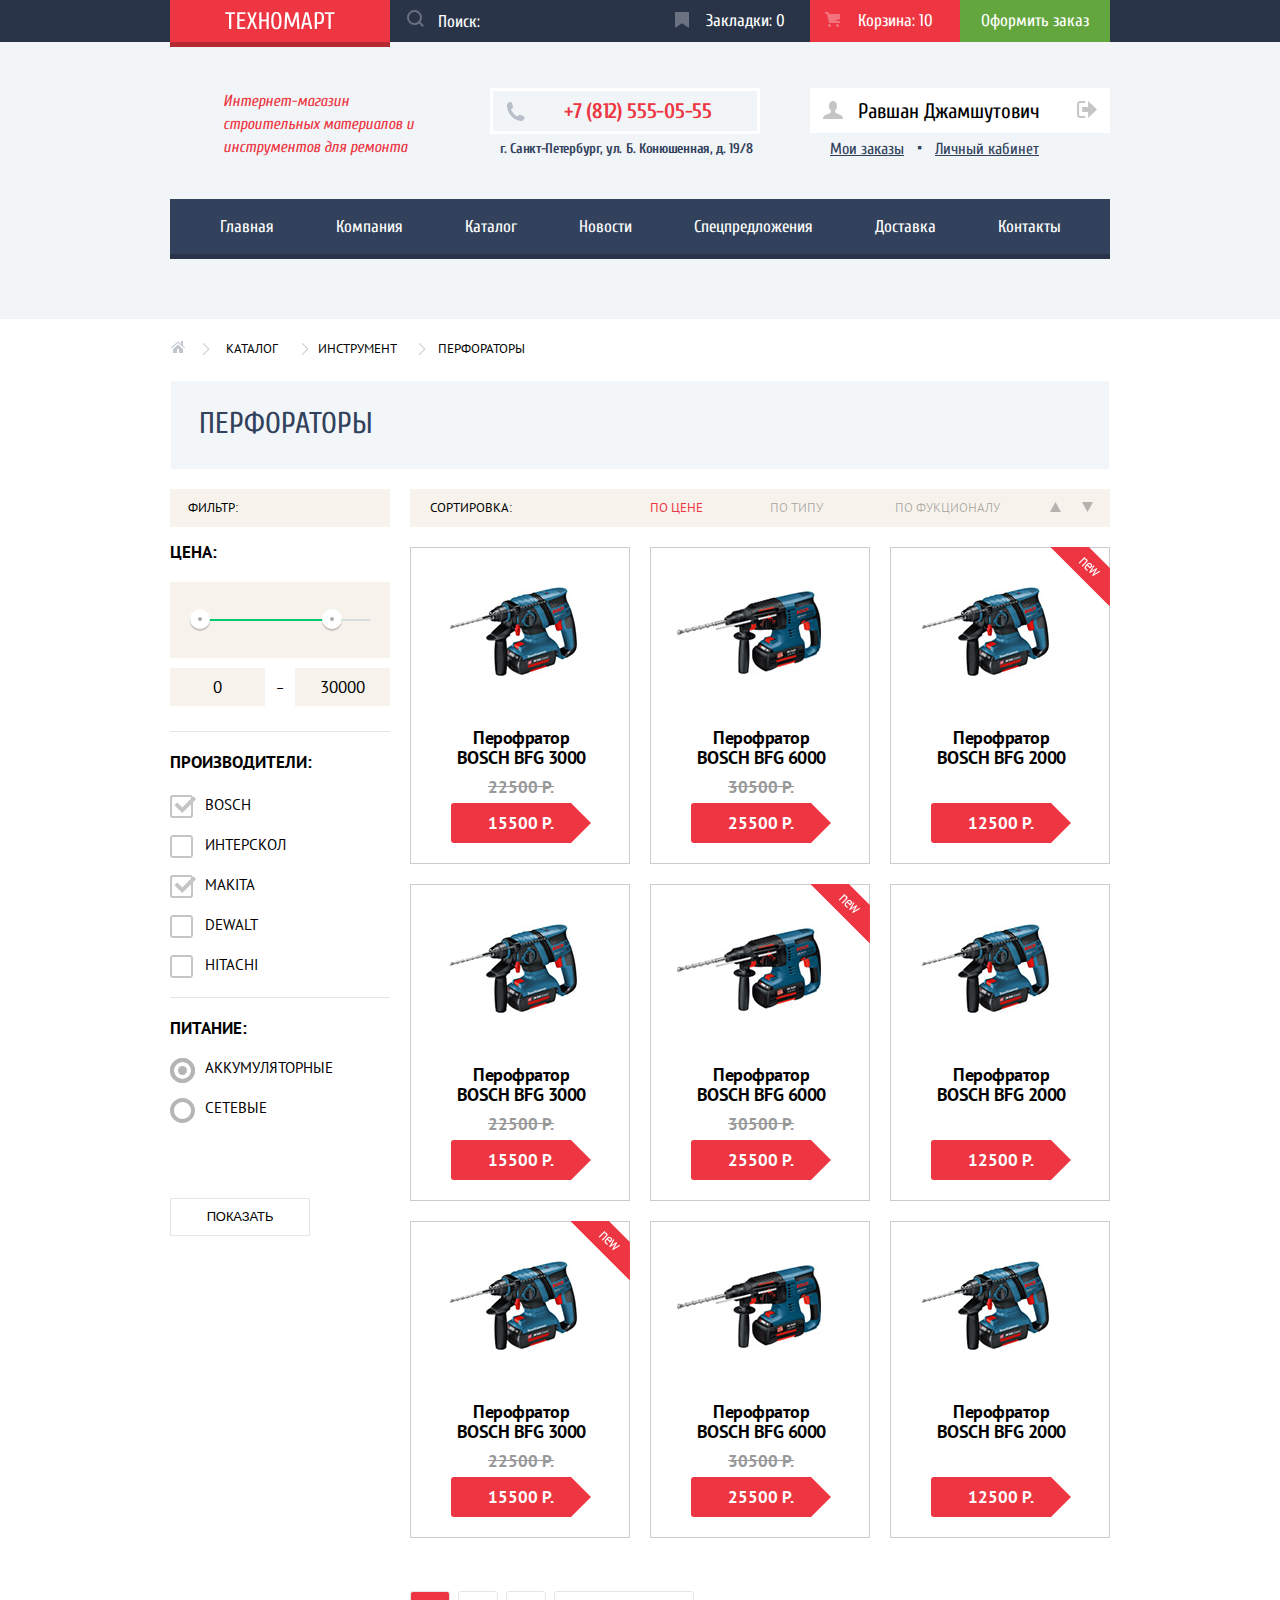
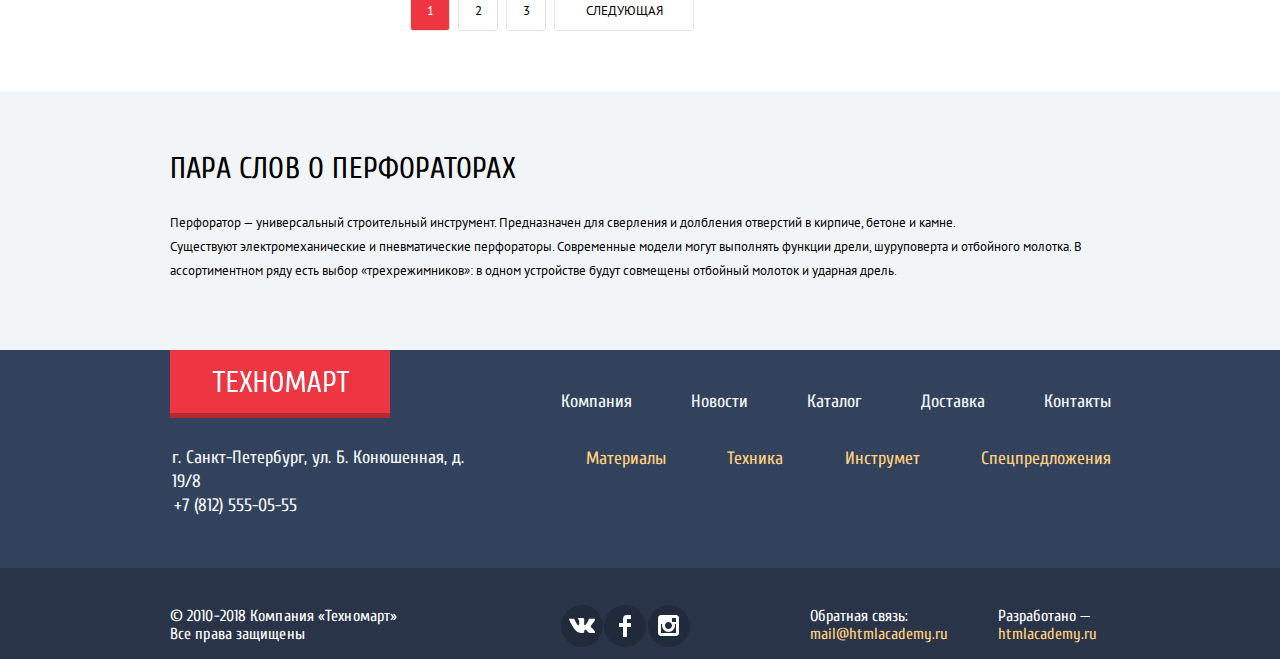
==== commit 49d91e25: "минифицировал css" ====
--- a/tool.html
+++ b/tool.html
@@ -4,7 +4,7 @@
                 <meta charset="utf-8">
                 <title>HTML Academy: Техномарт Каталог</title>
                 <link href="css/normalize.css" rel="stylesheet">
-                <link href="css/style.css" rel="stylesheet">
+                <link href="css/style.min.css" rel="stylesheet">
         </head>
         <body>
                 <header class="inner-header"> <!--Шапка сайта-->
--- a/css/style.min.css
+++ b/css/style.min.css
@@ -0,0 +1 @@
+@import url(https://fonts.googleapis.com/css?family=Cuprum:400,400i,700|PT+Sans:400,400i,700,700i&subset=cyrillic);@-webkit-keyframes zoom-in{0%{opacity:0;-webkit-transform:scale3d(.3,.3,.3);transform:scale3d(.3,.3,.3)}50%{opacity:1}}@keyframes zoom-in{0%{opacity:0;-webkit-transform:scale3d(.3,.3,.3);transform:scale3d(.3,.3,.3)}50%{opacity:1}}@-webkit-keyframes shake{0%,to{-webkit-transform:translateX(0);transform:translateX(0)}10%,30%,50%,70%,90%{-webkit-transform:translateX(-10px);transform:translateX(-10px)}20%,40%,60%,80%{-webkit-transform:translateX(10px);transform:translateX(10px)}}@keyframes shake{0%,to{-webkit-transform:translateX(0);transform:translateX(0)}10%,30%,50%,70%,90%{-webkit-transform:translateX(-10px);transform:translateX(-10px)}20%,40%,60%,80%{-webkit-transform:translateX(10px);transform:translateX(10px)}}body{margin:0;padding:0;font-family:Cuprum,Arial,sans-serif;font-size:17px;line-height:18px;font-weight:400;font-style:normal}.inner-content{font-family:PT Sans,Arial,sans-serif}.company-delivery,.company-description,.contacts-description{font-family:PT Sans,Arial,sans-serif;font-size:13px;line-height:24px;font-weight:400;font-style:normal;color:#000;margin:0 0 23px;white-space:pre-line}a{text-decoration:none}.visually-hidden:not(:focus):not(:active),input[type=checkbox].visually-hidden,input[type=radio].visually-hidden{position:absolute;width:1px;height:1px;margin:-1px;border:0;padding:0;white-space:nowrap;-webkit-clip-path:inset(100%);clip-path:inset(100%);clip:rect(0 0 0 0);overflow:hidden}.main-header{min-width:940px}.inner-header-top,.main-header-top{font-size:17px;line-height:18px;color:#fff;background-color:#293449}.header-wrapper{background-color:#293449}.inner-header-logo,.main-header-logo{position:relative;display:block;background-color:#ee3643;width:220px;min-height:42px;-webkit-box-shadow:inset 0 -5px 0 0 rgba(0,0,0,.24);box-shadow:inset 0 -5px 0 0 rgba(0,0,0,.24);margin-bottom:-5px}.logo-img{position:absolute;top:25%;left:25%}.header-search-input,.header-search-label{vertical-align:top;background-color:#293449;height:42px}.header-search-input{font-family:Cuprum,Arial,sans-serif;border:0 solid;color:#fff;padding:0;width:100%}.header-search-label{display:inline-block;width:48px}.header-search-icon{fill:rgba(255,255,255,.3);padding:10px 15px 11px 17px}.header-search-input:hover~.header-search-label .header-search-icon{fill:#fff}.header-search-input::-webkit-input-placeholder{font-size:17px;color:#fff}.header-search-input:-ms-input-placeholder,.header-search-input::-ms-input-placeholder{font-size:17px;color:#fff}.header-search-input::placeholder{font-size:17px;color:#fff}.header-search-input:focus,.header-search-input:focus~.header-search-label{min-height:42px;background-color:#fff;font-size:17px;color:#000}.header-search-input:focus~.header-search-label .header-search-icon{fill:#ee3643}.inner-header-list,.main-header-list{list-style:none}.inner-header-link,.main-header-link{min-height:42px;display:block;color:#fff;padding-left:20px}.inner-header-cart-active{background-color:#ee3643}.inner-header-checkout,.main-header-checkout{background-color:#63a63e;padding:0}.inner-header-link:focus::before,.inner-header-link:hover,.inner-header-link:hover::before,.main-header-link:focus::before,.main-header-link:hover,.main-header-link:hover::before{opacity:1;background-color:#212a3a}.inner-footer-logo:focus,.inner-footer-logo:hover,.inner-header-cart-active:focus,.inner-header-cart-active:hover,.inner-header-cart:focus::before,.inner-header-cart:hover::before,.inner-header-logo:focus,.inner-header-logo:hover{background-color:#ca2c37}.inner-header-checkout:focus,.inner-header-checkout:hover,.main-header-checkout:focus,.main-header-checkout:hover{background-color:#5fbb2d}.inner-header-link:active,.inner-header-link:active::before,.main-header-link:active,.main-header-link:active::before{opacity:.5;background-color:#161d29}.inner-footer-logo:active,.inner-header-cart-active:active,.inner-header-cart:active::before,.inner-header-logo:active{background-color:#ba2732}.inner-header-checkout:active,.main-header-checkout:active{background-color:#518534}.header-wrapper-middle{background-color:#f1f5f7;padding-bottom:65px}.inner-header-middle,.main-header-middle{font-size:21px;line-height:21px;background-color:#f1f5f7}.inner-header-title,.main-header-title{width:196px;font-size:16px;line-height:23px;font-style:italic;font-weight:400;color:#ee3643;margin:2px 0 0 53px;padding:0}.inner-header-contact,.main-header-contact{width:270px;min-height:45px;margin-right:auto;margin-left:71px}.header-contact-phone{margin:0;padding-top:10px;padding-left:71px;padding-bottom:9px;border:3px solid #fff;font-size:21px;line-height:18px;font-style:normal;font-weight:700;color:#ef3643;position:relative;letter-spacing:-.3px}.header-contact-link{font-size:21px;line-height:21px;font-style:normal;color:#ee3643}.header-contact-link::before{content:"";position:absolute;top:11px;left:13px;width:19px;height:19px;background-image:url(../img/icon-phone.svg);background-repeat:no-repeat}.header-contact-address{font-size:14px;line-height:24px;font-style:normal;color:#32425c;font-weight:700;margin:0;padding-top:3px;padding-left:10px;letter-spacing:-.3px}.main-header-user{list-style:none}.header-user-list{height:45px;position:relative;background-color:#fff}.header-user-link{display:block;font-size:21px;line-height:21px;color:#000}.cabinet,.orders,.separator{background:0 0;padding-top:7px}.separator{margin:0 auto;padding-top:5px;color:#32425c}.cabinet{margin:0 71px 0 0}.orders{margin:0 0 0 20px}.cabinet-link,.orders-link{font-size:16px;line-height:18px;color:#32425c;text-decoration:underline}.header-user-link:focus,.header-user-link:hover{color:#ee3643}.login:focus::before,.login:hover::before{background-image:url("data:image/svg+xml,%3Csvg xmlns='http://www.w3.org/2000/svg' width='20' height='17' viewBox='0 0 20 17'%3E%3Cpath fill='%2332425c' d='M14.875 8.5L6 0v6H0v5h6v6z'/%3E%3Cpath fill='%2332425c' d='M16.986 15.01h-5.027V17h5.027c2.178 0 3.004-1.81 3.029-3.026V3.028C19.99 1.811 19.164 0 16.986 0h-5.027v1.99h5.027c.839 0 .992.681 1.01 1.057v10.904c-.017.376-.171 1.059-1.01 1.059z'/%3E%3C/svg%3E")}.login:active::before{background-image:url("data:image/svg+xml,%3Csvg xmlns='http://www.w3.org/2000/svg' width='20' height='17' viewBox='0 0 20 17'%3E%3Cpath fill='%23c5c5c5' d='M14.875 8.5L6 0v6H0v5h6v6z'/%3E%3Cpath fill='%23c5c5c5' d='M16.986 15.01h-5.027V17h5.027c2.178 0 3.004-1.81 3.029-3.026V3.028C19.99 1.811 19.164 0 16.986 0h-5.027v1.99h5.027c.839 0 .992.681 1.01 1.057v10.904c-.017.376-.171 1.059-1.01 1.059z'/%3E%3C/svg%3E")}.logged-link:focus,.logged-link:hover{color:#000}.header-user-link:active{color:rgba(0,0,0,.3)}.login{padding:11px 27px 15px 48px}.registry{padding:11px 25px 11px 20px}.logged-link{position:relative;width:217px;padding:13px 35px 14px 48px}.logout-link{font-size:0}.logged-link::before,.logout-link::after{content:"";position:absolute;top:13px;background-repeat:no-repeat}.logged-link::before{left:13px;width:20px;height:18px;background-image:url("data:image/svg+xml,%3Csvg xmlns='http://www.w3.org/2000/svg' width='20' height='18' viewBox='0 0 20 18'%3E%3Cpath fill='%23c5c5c5' d='M17.881 14.166c-2.144-.735-4.256-1.666-5.207-2.39-.657-.501-.77-1.618-.517-2.415 1.118-.903 1.864-2.477 1.864-4.278C14.021 2.276 12.221 0 10 0S5.979 2.276 5.979 5.083c0 1.801.746 3.374 1.863 4.277.253.798.141 1.915-.517 2.416-.95.724-3.063 1.654-5.207 2.39S0 18 0 18h20s.025-3.099-2.119-3.834z'/%3E%3C/svg%3E%0A")}.logout-link::after{right:13px;width:21px;height:17px;background-image:url("data:image/svg+xml,%3Csvg xmlns='http://www.w3.org/2000/svg' width='21' height='17' viewBox='0 0 21 17'%3E%3Cg fill='%23c5c5c5'%3E%3Cpath fill='%23c5c5c5' d='M21 8.5L12.125 0v6h-6v5h6v6z'/%3E%3Cpath fill='%23c5c5c5' d='M3.106 13.952V3.048c.018-.376.171-1.057 1.01-1.057h5.027V0H4.116C1.938 0 1.112 1.81 1.087 3.027v10.946C1.112 15.189 1.938 17 4.116 17h5.027v-1.99H4.116c-.839 0-.992-.683-1.01-1.058z'/%3E%3C/g%3E%3C/svg%3E%0A")}.logged-link:hover::before{background-image:url("data:image/svg+xml,%3Csvg xmlns='http://www.w3.org/2000/svg' width='20' height='18' viewBox='0 0 20 18'%3E%3Cpath fill='%2332425c' d='M17.881 14.166c-2.144-.735-4.256-1.666-5.207-2.39-.657-.501-.77-1.618-.517-2.415 1.118-.903 1.864-2.477 1.864-4.278C14.021 2.276 12.221 0 10 0S5.979 2.276 5.979 5.083c0 1.801.746 3.374 1.863 4.277.253.798.141 1.915-.517 2.416-.95.724-3.063 1.654-5.207 2.39S0 18 0 18h20s.025-3.099-2.119-3.834z'/%3E%3C/svg%3E%0A")}.logout-link:hover::after{background-image:url("data:image/svg+xml,%3Csvg xmlns='http://www.w3.org/2000/svg' width='21' height='17' viewBox='0 0 21 17'%3E%3Cg fill='%2332425c'%3E%3Cpath fill='%2332425c' d='M21 8.5L12.125 0v6h-6v5h6v6z'/%3E%3Cpath fill='%2332425c' d='M3.106 13.952V3.048c.018-.376.171-1.057 1.01-1.057h5.027V0H4.116C1.938 0 1.112 1.81 1.087 3.027v10.946C1.112 15.189 1.938 17 4.116 17h5.027v-1.99H4.116c-.839 0-.992-.683-1.01-1.058z'/%3E%3C/g%3E%3C/svg%3E%0A")}.logged-link:focus::before{background-image:url("data:image/svg+xml,%3Csvg xmlns='http://www.w3.org/2000/svg' width='20' height='18' viewBox='0 0 20 18'%3E%3Cpath fill='%2332425c' d='M17.881 14.166c-2.144-.735-4.256-1.666-5.207-2.39-.657-.501-.77-1.618-.517-2.415 1.118-.903 1.864-2.477 1.864-4.278C14.021 2.276 12.221 0 10 0S5.979 2.276 5.979 5.083c0 1.801.746 3.374 1.863 4.277.253.798.141 1.915-.517 2.416-.95.724-3.063 1.654-5.207 2.39S0 18 0 18h20s.025-3.099-2.119-3.834z'/%3E%3C/svg%3E%0A")}.logout-link:focus::after{background-image:url("data:image/svg+xml,%3Csvg xmlns='http://www.w3.org/2000/svg' width='21' height='17' viewBox='0 0 21 17'%3E%3Cg fill='%2332425c'%3E%3Cpath fill='%2332425c' d='M21 8.5L12.125 0v6h-6v5h6v6z'/%3E%3Cpath fill='%2332425c' d='M3.106 13.952V3.048c.018-.376.171-1.057 1.01-1.057h5.027V0H4.116C1.938 0 1.112 1.81 1.087 3.027v10.946C1.112 15.189 1.938 17 4.116 17h5.027v-1.99H4.116c-.839 0-.992-.683-1.01-1.058z'/%3E%3C/g%3E%3C/svg%3E%0A")}.logged-link:active::before{background-image:url("data:image/svg+xml,%3Csvg xmlns='http://www.w3.org/2000/svg' width='20' height='18' viewBox='0 0 20 18'%3E%3Cpath fill='%23c5c5c5' d='M17.881 14.166c-2.144-.735-4.256-1.666-5.207-2.39-.657-.501-.77-1.618-.517-2.415 1.118-.903 1.864-2.477 1.864-4.278C14.021 2.276 12.221 0 10 0S5.979 2.276 5.979 5.083c0 1.801.746 3.374 1.863 4.277.253.798.141 1.915-.517 2.416-.95.724-3.063 1.654-5.207 2.39S0 18 0 18h20s.025-3.099-2.119-3.834z'/%3E%3C/svg%3E%0A")}.logout-link:active::after{background-image:url("data:image/svg+xml,%3Csvg xmlns='http://www.w3.org/2000/svg' width='21' height='17' viewBox='0 0 21 17'%3E%3Cg fill='%23c5c5c5'%3E%3Cpath fill='%23c5c5c5' d='M21 8.5L12.125 0v6h-6v5h6v6z'/%3E%3Cpath fill='%23c5c5c5' d='M3.106 13.952V3.048c.018-.376.171-1.057 1.01-1.057h5.027V0H4.116C1.938 0 1.112 1.81 1.087 3.027v10.946C1.112 15.189 1.938 17 4.116 17h5.027v-1.99H4.116c-.839 0-.992-.683-1.01-1.058z'/%3E%3C/g%3E%3C/svg%3E%0A")}.header-navigation-list{list-style:none}.header-navigation-link{font-size:17px;line-height:17px;display:block;padding:19px 29px;text-decoration:none;color:#fff}.header-navigation-link:focus,.header-navigation-link:hover{background-color:#293449}.header-navigation-link:active{color:rgba(255,255,255,.5);background-color:#1d2739}.promo-list-item{position:relative;display:-webkit-box;display:-ms-flexbox;display:flex;-webkit-box-orient:vertical;-webkit-box-direction:normal;-ms-flex-direction:column;flex-direction:column;width:275px;min-height:101px;list-style:none;font-size:24px;line-height:30px;font-weight:700;color:#fff;margin-bottom:20px;padding-top:21px;padding-left:25px}.promo-list-material{margin-right:20px;background-color:#f6b22d}.promo-list-material::before,.promo-list-tool::before{position:absolute;content:"";top:30px;right:43px;width:44px;height:65px;border:0;background:0 0;background-image:url(../img/material.svg);background-repeat:no-repeat}.promo-list-tool{background-color:#3bbce3}.promo-list-tool::before{top:35px;right:28px;width:75px;height:61px;background-image:url(../img/tool.svg)}.promo-list-slider{width:620px;height:266px;position:relative;background-color:#413c3a;padding:0}.promo-slider-header{margin:0;position:absolute;top:20px;left:24px;width:570px;padding:0;color:#fff;overflow:hidden}.promo-list-mechanism{background-color:#dc91d8}.promo-list-delivery::before,.promo-list-discount::before,.promo-list-mechanism::before{position:absolute;content:"";top:30px;right:31px;width:78px;height:62px;border:0;background:0 0;background-image:url(../img/mechanism.svg);background-repeat:no-repeat}.promo-list-discount{background-color:#8ed78f}.promo-list-delivery::before,.promo-list-discount::before{right:45px;width:59px;height:72px;background-image:url(../img/discount.svg)}.promo-list-delivery{background-color:#ffc047}.promo-list-delivery::before{right:31px;width:78px;height:63px;background-image:url(../img/delivery.svg)}.promo-list-link{width:90px;font-size:14px;line-height:18px;font-weight:400;color:#fff;text-transform:uppercase;text-align:center;background-color:rgba(0,0,0,.1);margin-top:13px;margin-left:2px;padding:10px 22px 10px 21px;border-radius:3px}.promo-list-link:focus,.promo-list-link:hover{background-color:rgba(0,0,0,.2)}.promo-list-link:active{background-color:rgba(0,0,0,.3)}.slider-title{font-size:36px;line-height:36px;font-weight:700;color:#fff;text-transform:uppercase;margin:0;padding:0}.title-text{font-family:PT Sans,Arial,sans-serif;font-size:18px;line-height:24px;font-weight:400;color:#fff;margin:8px 0 0}.slider-page-list{display:-webkit-box;display:-ms-flexbox;display:flex;-webkit-box-orient:horizontal;-webkit-box-direction:normal;-ms-flex-direction:row;flex-direction:row;position:absolute;bottom:36px;left:48%;width:160px;height:10px;padding:0;margin:0;font-size:0;line-height:0;text-align:center;list-style:none;z-index:70}.header-brands-title,.header-popular-title{width:500px;font-size:30px;line-height:30px;font-weight:400;color:#32425c;text-transform:uppercase;padding-top:5px;padding-bottom:4px;padding-left:27px}.header-brands,.header-popular{background-color:#f9f5f0}.content-tool{width:700px;margin:20px auto}.content-tool-list,.popular-list{display:-webkit-box;display:-ms-flexbox;display:flex;padding:0;margin:0;-ms-flex-wrap:wrap;flex-wrap:wrap;list-style:none}.content-tool-list{-webkit-box-pack:justify;-ms-flex-pack:justify;justify-content:space-between}.popular-list{width:940px;-webkit-box-orient:horizontal;-webkit-box-direction:normal;-ms-flex-direction:row;flex-direction:row;-ms-flex-pack:distribute;justify-content:space-around}.card-actions{position:absolute;top:6px;left:0;width:218px;height:88px;padding:40px 0;background-color:#fff;z-index:10;display:none}.popular-list-item:focus,.popular-list-item:hover,.tool-list-item:focus,.tool-list-item:hover{-webkit-box-shadow:0 10px 25px rgba(41,52,73,.5);box-shadow:0 10px 25px rgba(41,52,73,.5)}.popular-list-item:hover .card-actions,.tool-list-item:hover .card-actions{display:block}.flag{position:absolute;top:-1px;right:-1px;width:60px;height:60px;text-indent:-1000px;overflow:hidden;z-index:20}.flag-new{background:url(../img/new-flag.png) no-repeat 0 0}.promo-list-item .flag{top:0;right:0}.popular-list-item,.tool-list-item{position:relative;display:inline-block;vertical-align:bottom;width:218px;margin-right:20px;border:1px solid #ccc;margin-bottom:20px;line-height:20px;font-weight:700;text-align:center}.popular-list-item:last-child{margin-right:0}.card-image{width:218px;height:170px;line-height:168px;overflow:hidden}.tool-list-item:nth-child(3n){margin-right:0}.card{width:220px;display:-webkit-box;display:-ms-flexbox;display:flex;-webkit-box-orient:vertical;-webkit-box-direction:normal;-ms-flex-direction:column;flex-direction:column}.brands-list{list-style:none}.content-description-title,.header-services-title{font-family:Cuprum,Arial,sans-serif;font-size:30px;line-height:25px;font-weight:400;text-transform:uppercase;color:#000;margin:0 auto 30px}.content-description-title{letter-spacing:.2px;margin:20px auto 30px}.content-description{padding:45px 0 67px;background-color:#f1f5f7}.content-description-wrapper{width:940px;padding:0;margin:0 auto}.delivery-description-title{font-size:36px;line-height:36px;font-weight:400;color:#32425c;text-transform:uppercase;padding-top:5px;letter-spacing:.3px;margin-bottom:25px}.content-description-text,.delivery-description-text,.header-services-description{font-family:PT Sans,Arial,sans-serif;font-size:13px;line-height:24px;font-weight:400;color:#000}.delivery-description-text{margin-top:0}.content-description-text{width:940px;margin:0 auto}.description-text,.services-list{margin:0;padding:0}.services-list{position:absolute;top:50px;left:0;width:240px;z-index:80;list-style:none}.services-list::after{content:"";position:absolute;top:50%;right:0;width:10px;height:272px;margin-top:-136px;background-image:url(../img/services-shadow.png);background-repeat:no-repeat}.services-list-link{font-size:21px;line-height:30px;font-weight:700;color:#fff;background-color:#32425c;display:block;width:200px;padding:15px 20px 20px;border:0;text-align:left;-webkit-box-shadow:inset 0 -1px 0 0 #293449;box-shadow:inset 0 -1px 0 0 #293449}.services-list-link:focus,.services-list-link:hover{color:#fff;background-color:#293449}.services-list-link-active,.services-list-link:active{color:#32425c;background-color:#fff;-webkit-box-shadow:inset 0 0 0 0 #293449;box-shadow:inset 0 0 0 0 #293449}.list-delivery-description{position:absolute;top:10px;left:320px;height:240px;width:275px;z-index:60;overflow:hidden}.services-image{position:absolute;right:0;top:77px}.content-company-title,.content-contacts-title{font-size:30px;line-height:30px;text-transform:uppercase;color:#000;margin:0 0 27px;letter-spacing:-.7px}.main-company-list{font-size:18px;line-height:20px;list-style:none;margin:0;padding:0}.main-company-item{margin-bottom:20px}.main-company-item:last-child{margin-bottom:0}.main-button,.main-company-item::before{display:inline-block;vertical-align:middle}.main-company-item::before{content:"";width:25px;height:2px;margin-right:10px;line-height:20px;background-color:#fb565a}.main-button{font-size:14px;line-height:18px;color:#fff;text-transform:uppercase;background-color:#ee3643}.content-map-link,.main-company-link{margin-top:35px;width:169px;background-color:#ee3643;padding:11px 10px 9px 41px;border-radius:3px}.content-map-link{position:absolute;bottom:0;left:0;margin-top:40px;width:200px;padding:11px 37px 9px 63px}.content-contacts-map{margin-top:5px}.main-button:focus,.main-button:hover{background-color:#ca2c37}.main-button:active{background-color:#ba2732}.main-footer{background-color:#32425c}.inner-footer-logo,.main-footer-logo{position:relative;display:block;background-color:#ee3643;width:220px;min-height:68px;-webkit-box-shadow:inset 0 -5px 0 0 rgba(0,0,0,.24);box-shadow:inset 0 -5px 0 0 rgba(0,0,0,.24)}.inner-footer-logo .logo-img,.main-footer-logo .logo-img{position:absolute;top:31%;left:19%}.footer-address-link,.main-footer-address{width:324px;font-size:18px;line-height:1.33;font-style:normal;color:#f3f7f9;margin-top:27px;padding-left:2px}.footer-address{margin:1px 0 0;padding:0}.navigation-catalog-list,.navigation-footer-list{font-size:18px;line-height:24px;list-style:none}.navigation-footer-link{color:#f3f7f9}.navigation-catalog-link{color:#ffd180}.navigation-catalog-link:focus,.navigation-catalog-link:hover,.navigation-footer-link:focus,.navigation-footer-link:hover{text-decoration:underline}.navigation-footer-link:active{color:rgba(241,245,247,.5)}.navigation-catalog-link:active{color:rgba(255,209,128,.5)}.footer-bottom{color:#fff;background-color:#293449}.main-footer-copyright{font-size:16px;line-height:18px;font-weight:400;width:230px;margin:39px 0 0;letter-spacing:.1px}.footer-social-link,.footer-social-list{display:-webkit-box;display:-ms-flexbox;display:flex}.footer-social-list{-ms-flex-wrap:wrap;flex-wrap:wrap;margin:0 auto;padding:0;list-style:none;-webkit-box-pack:space-evenly;-ms-flex-pack:space-evenly;justify-content:space-evenly}.footer-social-link{width:42px;height:42px;-webkit-box-align:center;-ms-flex-align:center;align-items:center;-webkit-box-pack:center;-ms-flex-pack:center;justify-content:center;border-radius:50%;color:#fff;background-color:#212a3a}.footer-social-link:active,.footer-social-link:focus,.footer-social-link:hover{background-color:#ee3643}.main-footer-contact,.main-footer-developed{font-size:16px;line-height:18px;font-weight:400;color:#fff;margin-top:0}.main-footer-developed{margin-left:50px}.footer-contact-link,.footer-developed-link{color:#ffd180}.footer-contact-link:focus,.footer-contact-link:hover,.footer-developed-link:focus,.footer-developed-link:hover{text-decoration:underline}.footer-contact-link:active,.footer-developed-link:active{color:#ee3643}.content-breadcrumbs-list{font-size:13px;line-height:18px;font-weight:400;text-transform:uppercase;color:#000;list-style:none;margin:0;padding:21px 0 0;width:355px;display:-webkit-box;display:-ms-flexbox;display:flex;-webkit-box-orient:horizontal;-webkit-box-direction:normal;-ms-flex-direction:row;flex-direction:row;-webkit-box-pack:justify;-ms-flex-pack:justify;justify-content:space-between}.content-breadcrumbs-link{position:relative;color:#000}.content-breadcrumbs-catalog::before,.content-breadcrumbs-home::before,.content-breadcrumbs-tool::before{position:absolute;content:"";top:3px;left:32px;width:8px;height:12px;background-image:url(../img/icon-right-small.svg);background-repeat:no-repeat}.content-breadcrumbs-catalog::before,.content-breadcrumbs-tool::before{left:75px}.content-breadcrumbs-tool::before{left:100px}.breadcrumbs-wrapper{width:940px;margin:0 auto 23px}.inner-content-title{width:910px;margin:0 auto 20px;font-family:Cuprum,Arial,sans-serif;font-size:30px;line-height:30px;font-weight:400;color:#32425c;text-transform:uppercase;background-color:#f2f6f8;padding-top:28px;padding-bottom:30px;padding-left:28px}.content-filters-title{font-size:13px;line-height:18px;font-weight:400;color:#000;background-color:#f7f3ec;width:202px;margin:0 0 10px;padding-top:10px;padding-bottom:10px;padding-left:18px}.price-title{font-size:17px;line-height:30px;font-weight:700;color:#000;text-transform:uppercase}.manufacturers-title{margin-bottom:18px}.manufacturers-title,.power-title{font-size:17px;line-height:30px;font-weight:700;color:#000;text-transform:uppercase}.power-title,.price-title{margin-bottom:15px}.power-title{margin-top:25px}.price-cost-max,.price-cost-min{width:95px;margin:0;color:inherit;font:inherit;background:0 0;border:0;text-align:center;padding:10px 0}.price-cost-separator{display:inline-block;width:20px;margin:0;font-size:10px;line-height:18px;text-align:center;vertical-align:middle}.price-slider-line{position:relative;width:180px;height:2px;left:20px;background-color:#d7dcde}.slider-line-badge{position:absolute;top:27px;width:4px;height:4px;background:#ababab;border:8px solid #fff;border-radius:50%;-webkit-box-shadow:0 2px 1px 0 rgba(0,1,1,.2);box-shadow:0 2px 1px 0 rgba(0,1,1,.2);cursor:pointer}.slider-line-badge:focus,.slider-line-badge:hover{background:#1c4f80}.slider-line-active{width:152px;height:2px;background-color:#00ca74}.slider-line-bage-left{left:20px}.slider-line-bage-right{left:152px}.filtres-price-slider{position:relative;width:220px;padding:37px 0;margin-bottom:10px}.filtres-price-slider,.price-cost-max,.price-cost-min{font-size:17px;line-height:18px;font-weight:400;text-transform:uppercase;background-color:#f7f3ec}.filters-manufactures-list,.filtres-power-list{margin:0;padding:0}.manufactures-list-option,.power-list-option{padding-bottom:15px;padding-left:35px;font-size:15px;line-height:20px;font-weight:400;color:#000;text-transform:uppercase;list-style:none}.manufactures-list-option:last-child{padding-bottom:0}.manufactures-label,.power-label{position:relative;display:block;cursor:pointer;-webkit-user-select:none;-moz-user-select:none;-ms-user-select:none;user-select:none;padding-bottom:5px}.manufactures-input-checkbox+.manufactures-label::before{content:"";position:absolute;left:-35px;top:0;width:23px;height:23px;background-image:url("data:image/svg+xml,%3Csvg xmlns='http://www.w3.org/2000/svg' width='23' height='23' viewBox='0 0 23 23'%3E%3Cpath fill='%23c5c5c5' d='M20 2c.542 0 1 .458 1 1v17c0 .542-.458 1-1 1H3c-.542 0-1-.458-1-1V3c0-.542.458-1 1-1h17m0-2H3C1.35 0 0 1.35 0 3v17c0 1.65 1.35 3 3 3h17c1.65 0 3-1.35 3-3V3c0-1.65-1.35-3-3-3z'/%3E%3C/svg%3E%0A")}.manufactures-input-checkbox:checked+.manufactures-label::after{content:"";position:absolute;left:-35px;top:0;width:27px;height:23px;background-image:url("data:image/svg+xml,%3Csvg xmlns='http://www.w3.org/2000/svg' width='27' height='23' viewBox='0 0 27 23'%3E%3Cpath fill='%23c5c5c5' d='M7.285 7.486l-2.829 2.829 7.783 7.783L26.171 4.166l-2.828-2.829-11.104 11.102z'/%3E%3Cpath fill='%23c5c5c5' d='M21 20c0 .542-.458 1-1 1H3c-.542 0-1-.458-1-1V3c0-.542.458-1 1-1h16.908L21.493.415A2.96 2.96 0 0 0 20 0H3C1.35 0 0 1.35 0 3v17c0 1.65 1.35 3 3 3h17c1.65 0 3-1.35 3-3v-9.829l-2 2V20z'/%3E%3C/svg%3E%0A")}.manufactures-input-checkbox:focus+.manufactures-label::before,.power-input-radio:checked:focus+.power-label::before,.power-input-radio:focus+.power-label::after{outline:2px solid #09f}.manufactures-input:disabled+.manufactures-label::before,.power-input-radio:disabled+.power-label::before{opacity:.3}.power-input-radio+.power-label::before{content:"";position:absolute;left:-35px;top:0;width:25px;height:25px;background-image:url("data:image/svg+xml,%3Csvg xmlns='http://www.w3.org/2000/svg' width='25' height='25' viewBox='0 0 25 25'%3E%3Cpath fill='%23b5b5b5' d='M12.5 4c4.687 0 8.5 3.813 8.5 8.5 0 4.687-3.813 8.5-8.5 8.5C7.813 21 4 17.187 4 12.5 4 7.813 7.813 4 12.5 4m0-4C5.597 0 0 5.597 0 12.5S5.597 25 12.5 25 25 19.403 25 12.5 19.403 0 12.5 0z'/%3E%3C/svg%3E")}.power-input-radio:checked+.power-label::after{content:"";position:absolute;left:-35px;top:0;width:25px;height:25px;background-image:url("data:image/svg+xml,%3Csvg xmlns='http://www.w3.org/2000/svg' width='25' height='25' viewBox='0 0 25 25'%3E%3Cpath fill='%23b5b5b5' d='M12.5 4c4.687 0 8.5 3.813 8.5 8.5 0 4.687-3.813 8.5-8.5 8.5C7.813 21 4 17.187 4 12.5 4 7.813 7.813 4 12.5 4m0-4C5.597 0 0 5.597 0 12.5S5.597 25 12.5 25 25 19.403 25 12.5 19.403 0 12.5 0z'/%3E%3Ccircle fill='%23b5b5b5' cx='12.5' cy='12.5' r='4.5'/%3E%3C/svg%3E%0A")}.filters-form-button{width:140px;height:38px;font-family:PTSans,Arial,sans-serif;font-size:13px;line-height:18px;font-weight:400;color:#000;text-transform:uppercase;letter-spacing:-.1px;background-color:#fff;border:1px solid #e5e5e5;padding:0}.filters-form-button:hover{border:1px solid #bdc6ca}.filters-form-button:active{border:1px solid #ee3643}.content-sorting{background-color:#f7f3ec}.content-sorting-title,.sorting-item{font-size:13px;line-height:18px;font-weight:400;color:#000;text-transform:uppercase}.sorting-item-type{margin-left:12px}.sorting-item-functional{margin-left:17px}.sorting-list-button-down,.sorting-list-button-up{position:absolute;top:13px;width:11px;height:10px;background-repeat:no-repeat;opacity:.3}.sorting-list-button-up{content:"";right:49px;background-image:url("data:image/svg+xml,%3Csvg xmlns='http://www.w3.org/2000/svg' width='11' height='10' viewBox='0 0 11 10'%3E%3Cpath fill='%23231F20' d='M5.5 0L0 10h11z'/%3E%3C/svg%3E")}.sorting-list-button-down{right:17px;background-image:url("data:image/svg+xml,%3Csvg xmlns='http://www.w3.org/2000/svg' width='11' height='10' viewBox='0 0 11 10'%3E%3Cpath fill='%23231F20' d='M5.5 10L0 0h11'/%3E%3C/svg%3E")}.card-price-buy:focus::before,.card-price-buy:hover::before,.sorting-list-button-down:focus,.sorting-list-button-down:hover,.sorting-list-button-up:focus,.sorting-list-button-up:hover{opacity:1}.sorting-list-button-up:active{background-image:url("data:image/svg+xml,%3Csvg xmlns='http://www.w3.org/2000/svg' width='11' height='10' viewBox='0 0 11 10'%3E%3Cpath fill='%23ee3643' d='M5.5 0L0 10h11z'/%3E%3C/svg%3E")}.sorting-list-button-down:active{background-image:url("data:image/svg+xml,%3Csvg xmlns='http://www.w3.org/2000/svg' width='11' height='10' viewBox='0 0 11 10'%3E%3Cpath fill='%23ee3643' d='M5.5 10L0 0h11'/%3E%3C/svg%3E")}.content-sorting-title{margin-top:10px;margin-bottom:10px;padding-left:20px}.content-sorting-list{position:relative;list-style:none}.sorting-list-button{font-size:13px;line-height:18px;font-weight:400;color:rgba(0,0,0,.3)}.sorting-list-button:focus,.sorting-list-button:hover{color:#000}.sorting-list-button-active,.sorting-list-button:active{color:#ee3643}.card-title{width:150px;font-family:PT Sans,Arial,sans-serif;font-size:18px;line-height:20px;font-weight:700;color:#000;min-height:40px;padding:0 0 0 35px;letter-spacing:-.5px;margin-top:10px;margin-bottom:10px}.card-price-old{color:#999}.card-price,.card-price-old{font-size:17px;line-height:18px;font-weight:700}.card-price-old{min-height:20px;margin:0 0 5px}.card-price{position:relative;width:80px;margin:0 auto 20px;padding:11px 30px;color:#fff;background:#ee3643;border-radius:3px}.card-price::after{content:"";position:absolute;top:0;right:-20px;width:0;height:0;border:20px solid #fff;border-left-color:#ee3643}.card-price-button,.card-price-buy,.card-price-inbookmarks{font-family:Cuprum,Arial,sans-serif;font-size:14px;line-height:18px;font-weight:400;text-transform:uppercase}.card-price-buy,.card-price-inbookmarks{position:relative;display:block;width:129px;margin:0 auto 7px;padding:7px 0;background-color:#63a63e;font-family:"Cuprum",sans-serif;text-decoration:none;border-radius:3px}.card-price-buy{border-bottom:3px solid #367315;color:#fff}.card-price-inbookmarks{color:#32425c;background:#fff;border:3px solid #63a63e}.card-price-buy:focus,.card-price-buy:hover{background-color:#5fbb2d}.card-price-inbookmarks:focus,.card-price-inbookmarks:hover{border:3px solid #32425c}.card-price-buy:active{background-color:#518534}.card-price-inbookmarks:active{color:#32425c;opacity:.3}.card-price-buy::before{content:"";position:absolute;top:10px;left:12px;width:15px;height:15px;background-image:url(../img/icon-cart.svg);background-repeat:no-repeat;opacity:.3}.content-pages{margin:0;bottom:0;left:0}.content-pages-list{display:-webkit-box;display:-ms-flexbox;display:flex;-webkit-box-orient:horizontal;-webkit-box-direction:normal;-ms-flex-direction:row;flex-direction:row;list-style:none;margin:13px 0 60px;padding:0}.pages-list-link{font-weight:400;text-transform:uppercase;display:inline-block;min-width:18px;min-height:38px;padding:0 10px;margin-right:8px;font-family:PT Sans,Arial,sans-serif;font-size:13px;line-height:38px;text-align:center;vertical-align:middle;color:#000;background-color:#fff;border:1px solid #e5e5e5;text-decoration:none;border-radius:3px}.pages-list-link:hover{border:1px solid #bdc6ca}.pages-list-link:active{border:1px solid #ee3643}.pages-list-link-current{color:#fff;background-color:#ee3643}.pages-link-next{min-width:118px}.inner-header-top,.main-header-top{width:940px;min-height:42px;margin:0 auto;display:-webkit-box;display:-ms-flexbox;display:flex;-webkit-box-orient:horizontal;-webkit-box-direction:normal;-ms-flex-direction:row;flex-direction:row;-webkit-box-pack:justify;-ms-flex-pack:justify;justify-content:space-between}.inner-header-list,.main-header-list,.main-header-search{margin:0;padding:0;display:-webkit-box;display:-ms-flexbox;display:flex;-webkit-box-orient:horizontal}.main-header-search{position:relative;width:270px;min-height:42px;-webkit-box-direction:reverse;-ms-flex-direction:row-reverse;flex-direction:row-reverse}.inner-header-list,.main-header-list{-webkit-box-direction:normal;-ms-flex-direction:row;flex-direction:row;-ms-flex-wrap:wrap;flex-wrap:wrap}.inner-header-item,.main-header-item{width:150px;min-height:42px;position:relative;text-align:center;font-size:17px;line-height:41px}.inner-header-bookmarks::before,.inner-header-cart::before,.main-header-bookmarks::before,.main-header-cart::before{content:"";position:absolute;top:12px;left:15px;width:14px;height:16px;background-image:url(../img/icon-bookmark.svg);background-repeat:no-repeat;opacity:.3}.inner-header-cart::before,.main-header-cart::before{width:15px;height:15px;background-image:url(../img/icon-cart.svg)}.inner-header-middle,.main-header-middle{width:940px;margin:0 auto;padding-top:46px;padding-bottom:38px;display:-webkit-box;display:-ms-flexbox;display:flex;-webkit-box-orient:horizontal;-webkit-box-direction:normal;-ms-flex-direction:row;flex-direction:row}.inner-header-user,.main-header-user{width:280px;display:-webkit-box;display:-ms-flexbox;display:flex;-ms-flex-wrap:wrap;flex-wrap:wrap;-webkit-box-pack:justify;-ms-flex-pack:justify;justify-content:space-between;margin:0 auto 0 70px;padding:0}.inner-header-user{width:300px;height:45px;margin:0;list-style:none}.login::before{content:"";position:absolute;top:15px;left:14px;width:20px;height:17px;background-image:url("data:image/svg+xml,%3Csvg xmlns='http://www.w3.org/2000/svg' width='20' height='17' viewBox='0 0 20 17'%3E%3Cpath fill='%23c5c5c5' d='M14.875 8.5L6 0v6H0v5h6v6z'/%3E%3Cpath fill='%23c5c5c5' d='M16.986 15.01h-5.027V17h5.027c2.178 0 3.004-1.81 3.029-3.026V3.028C19.99 1.811 19.164 0 16.986 0h-5.027v1.99h5.027c.839 0 .992.681 1.01 1.057v10.904c-.017.376-.171 1.059-1.01 1.059z'/%3E%3C/svg%3E");background-repeat:no-repeat}.header-navigation-list{width:940px;margin:0 auto;padding:0;text-align:center;background-color:#32425c;box-shadow:0 5px 0 0 #293449;overflow:hidden}.header-navigation-item{display:inline-block;vertical-align:top}.container{min-width:940px;margin:0 auto;padding:0}.index-columns{width:940px;margin:0 auto 85px;display:-webkit-box;display:-ms-flexbox;display:flex;-webkit-box-pack:justify;-ms-flex-pack:justify;justify-content:space-between}.content-company{width:540px}.content-contacts{position:relative;width:300px}.footer-wrapper{background-color:#32425c}.footer-wrapper-bot{background-color:#293449}.container-footer-top,.footer-bottom{width:940px;padding:0 10px}.footer-bottom{margin:0 auto}.container-footer-top,.footer-logo-address,.main-navigation-footer{display:-webkit-box;display:-ms-flexbox;display:flex;-webkit-box-direction:normal}.container-footer-top{margin:0 auto 50px;-webkit-box-orient:horizontal;-ms-flex-direction:row;flex-direction:row}.footer-logo-address,.main-navigation-footer{-webkit-box-orient:vertical;-ms-flex-direction:column;flex-direction:column}.main-navigation-footer{margin-left:65px}.navigation-catalog-list,.navigation-footer-list{padding:0;-webkit-box-align:center;-ms-flex-align:center;align-items:center}.navigation-footer-list{display:-webkit-box;display:-ms-flexbox;display:flex;-webkit-box-orient:horizontal;-webkit-box-direction:normal;-ms-flex-direction:row;flex-direction:row;-webkit-box-pack:justify;-ms-flex-pack:justify;justify-content:space-between;-ms-flex-wrap:wrap;flex-wrap:wrap;width:550px;margin:40px auto 0}.navigation-catalog-list{width:525px;margin:33px 0 0 auto}.footer-bottom,.navigation-catalog-list{display:-webkit-box;display:-ms-flexbox;display:flex;-webkit-box-orient:horizontal;-webkit-box-direction:normal;-ms-flex-direction:row;flex-direction:row;-webkit-box-pack:justify;-ms-flex-pack:justify;justify-content:space-between;-ms-flex-wrap:wrap;flex-wrap:wrap}.main-footer-social{margin-top:37px;width:132px;padding-left:40px}.wrapper-contact-developed,.wrapper-filters-tool{display:-webkit-box;display:-ms-flexbox;display:flex;-webkit-box-orient:horizontal;-webkit-box-direction:normal;-ms-flex-direction:row;flex-direction:row}.wrapper-contact-developed{-ms-flex-pack:distribute;justify-content:space-around;width:300px;margin:39px 0 0}.wrapper-filters-tool{position:relative;width:940px;margin:0 auto}.wrapper-filters{width:220px;-webkit-box-orient:vertical;-ms-flex-direction:column;flex-direction:column}.content-sorting,.content-sorting-list,.wrapper-filters,.wrapper-sorting-tool{display:-webkit-box;display:-ms-flexbox;display:flex;-webkit-box-direction:normal}.wrapper-sorting-tool{width:700px;margin-left:20px;-webkit-box-orient:vertical;-ms-flex-direction:column;flex-direction:column}.content-sorting,.content-sorting-list{-webkit-box-orient:horizontal;-ms-flex-direction:row;flex-direction:row;-webkit-box-pack:justify;-ms-flex-pack:justify;justify-content:space-between}.content-sorting{min-height:38px;width:700px}.content-sorting-list{width:460px;margin:0;padding:10px 0 0}.filters-manufacturers,.filters-price{margin:0 0 15px}.filters-manufacturers,.filters-power,.filters-price{display:-webkit-box;display:-ms-flexbox;display:flex;-webkit-box-orient:vertical;-webkit-box-direction:normal;-ms-flex-direction:column;flex-direction:column;-webkit-box-pack:justify;-ms-flex-pack:justify;justify-content:space-between;-webkit-box-align:start;-ms-flex-align:start;align-items:flex-start;padding:0 0 25px;border:0}.filters-manufacturers{padding-bottom:17px}.filters-power{margin:0 0 35px}.filters-manufacturers,.filters-price{border-bottom:1px solid #e5e5e5}.promo,.promo-left .promo-list{display:-webkit-box;display:-ms-flexbox;display:flex}.promo{margin:0 auto 33px;padding-top:60px;width:940px}.promo-left .promo-list{width:620px;-ms-flex-wrap:wrap;flex-wrap:wrap;margin-right:20px}.promo-list{margin:0;padding:0}.promo-slider-left,.promo-slider-right{position:absolute;content:"";top:114px;width:22px;height:40px;border:0;background:0 0;cursor:pointer;background-repeat:no-repeat}.promo-slider-left{left:25px;background-image:url(../img/icon-left.svg)}.promo-slider-right{right:20px;background-image:url(../img/icon-right.svg)}.promo-slider-link{width:111px;position:absolute;bottom:22px;left:25px;padding:10px 42px;border-radius:3px;letter-spacing:.3px}.slider-page-item{display:inline-block;vertical-align:top;margin-right:8px}.slider-page-item:last-child{margin-right:0}.slider-page{width:11px;height:11px;padding:0;margin:0;background:#fff;border:3px solid #fff;border-radius:50%;cursor:pointer}.brands,.popular{width:940px;display:-webkit-box;display:-ms-flexbox;display:flex;-webkit-box-orient:vertical;-webkit-box-direction:normal;-ms-flex-direction:column;flex-direction:column}.brands{margin:0 auto 65px}.popular{margin:0 auto}.header-brands,.header-popular{margin-bottom:20px;position:relative}.header-brands{margin-top:3px}.header-brands-link,.header-popular-link{position:absolute;width:151px;top:25px;right:24px;text-align:center;padding:10px 51px;border-radius:3px}.brands-list,.brands-list-logo{display:-webkit-box;display:-ms-flexbox;display:flex}.brands-list{margin:0;padding:0;-ms-flex-wrap:wrap;flex-wrap:wrap;-webkit-box-pack:justify;-ms-flex-pack:justify;justify-content:space-between}.brands-list-logo{width:218px;height:143px;border:1px solid #eaeaea;margin-bottom:20px;-webkit-box-pack:center;-ms-flex-pack:center;justify-content:center}.list-logo-link{display:block;-ms-flex-item-align:center;-ms-grid-row-align:center;align-self:center}.brands-list-logo:focus,.brands-list-logo:hover{-webkit-box-shadow:0 10px 25px rgba(41,52,73,.5);box-shadow:0 10px 25px rgba(41,52,73,.5)}.brands-list-logo:active{-webkit-box-shadow:0 4px 10px #293449;box-shadow:0 4px 10px #293449;opacity:.3}.services{background-color:#f4f8f9}.services-wrapper{width:940px;display:-webkit-box;display:-ms-flexbox;display:flex;-webkit-box-orient:vertical;-webkit-box-direction:normal;-ms-flex-direction:column;flex-direction:column;padding-top:65px;margin:0 auto 75px}.header-services{width:400px}.services-block{min-height:340px;display:-webkit-box;display:-ms-flexbox;display:flex;position:relative;margin-top:5px}.modal-map{width:940px;height:446px;-webkit-transform:translateX(-19.5%);-ms-transform:translateX(-19.5%);transform:translateX(-19.5%);position:relative}.modal-close{position:absolute;content:"";top:9px;right:9px;width:21px;height:21px;border:0;background:0 0;cursor:pointer;background-image:url(../img/icon-close-popup.svg);background-repeat:no-repeat;z-index:2}.modal-map iframe{position:relative;z-index:2;border:0}.modal-map img{position:absolute;top:0;left:0;z-index:1;margin:0}.modal-cart,.modal-feedback{position:relative;width:620px;border-top:7px solid #ff5357}.modal-feedback-footer{padding:37px 80px;background-color:#f4f4f4}.modal-feedback-form,.modal-feedback-header{display:-webkit-box;display:-ms-flexbox;display:flex}.modal-feedback-form{-webkit-box-orient:vertical;-webkit-box-direction:normal;-ms-flex-direction:column;flex-direction:column}.modal-feedback-header{padding-top:38px;padding-left:80px}.modal-feedback-label{display:block;padding-bottom:10px;font-size:18px;line-height:18px;color:#000}.modal-feedback-email{margin-left:20px}.modal-feedback-user-email,.modal-feedback-user-name{width:184px;border:2px solid #dee3e4;font-size:13px;padding:10px 16px;border-radius:3px}.modal-feedback-textform{padding-left:80px}.modal-feedback-user-textform{width:424px;min-height:114px;border:2px solid #dee3e4;font-size:13px;padding:13px 16px;border-radius:3px}.modal-feedback-user-email:hover,.modal-feedback-user-name:hover,.modal-feedback-user-textform:hover{border-color:#b5b5b5}.modal-feedback-user-email:focus,.modal-feedback-user-name:focus,.modal-feedback-user-textform:focus{border-color:#ee3643}.modal-feedback-button{width:460px;padding:12px 0;border:0;border-radius:3px;background-color:#ee3643;color:#fff;text-transform:uppercase}.modal-cart-header{padding-top:65px;padding-bottom:65px;padding-left:180px}.modal-cart-title{font-size:30px;line-height:30px;font-weight:400;color:#000;margin:0;padding:0}.modal-cart-title::after{position:absolute;content:"";top:50px;left:81px;width:66px;height:66px;border:0;background-image:url(../img/icon-mark.svg);background-repeat:no-repeat}.modal-cart-block-button{display:-webkit-box;display:-ms-flexbox;display:flex;-webkit-box-orient:horizontal;-webkit-box-direction:normal;-ms-flex-direction:row;flex-direction:row;-ms-flex-wrap:nowrap;flex-wrap:nowrap;background-color:#f1f1f1;padding:34px 80px}.modal-cart-button{font-family:Cuprum,Arial,sans-serif;width:220px;font-size:14px;line-height:18px;font-weight:400;text-transform:uppercase;text-align:center;padding:11px 0;border-radius:3px;border:0}.modal-cart-checkout{color:#fff;background-color:#ee3643}.modal,.modal-cart-continue{color:#000;background-color:#fff}.modal-cart-continue{margin-left:20px}.modal{position:fixed;top:150px;left:35%;display:none;-webkit-box-shadow:0 10px 30px 0 rgba(0,0,0,.7);box-shadow:0 10px 30px 0 rgba(0,0,0,.7);z-index:100}.modal-show{display:block;-webkit-animation-name:zoom-in;animation-name:zoom-in;-webkit-animation-duration:.8s;animation-duration:.8s}.modal-error{-webkit-animation:shake .6s;animation:shake .6s}
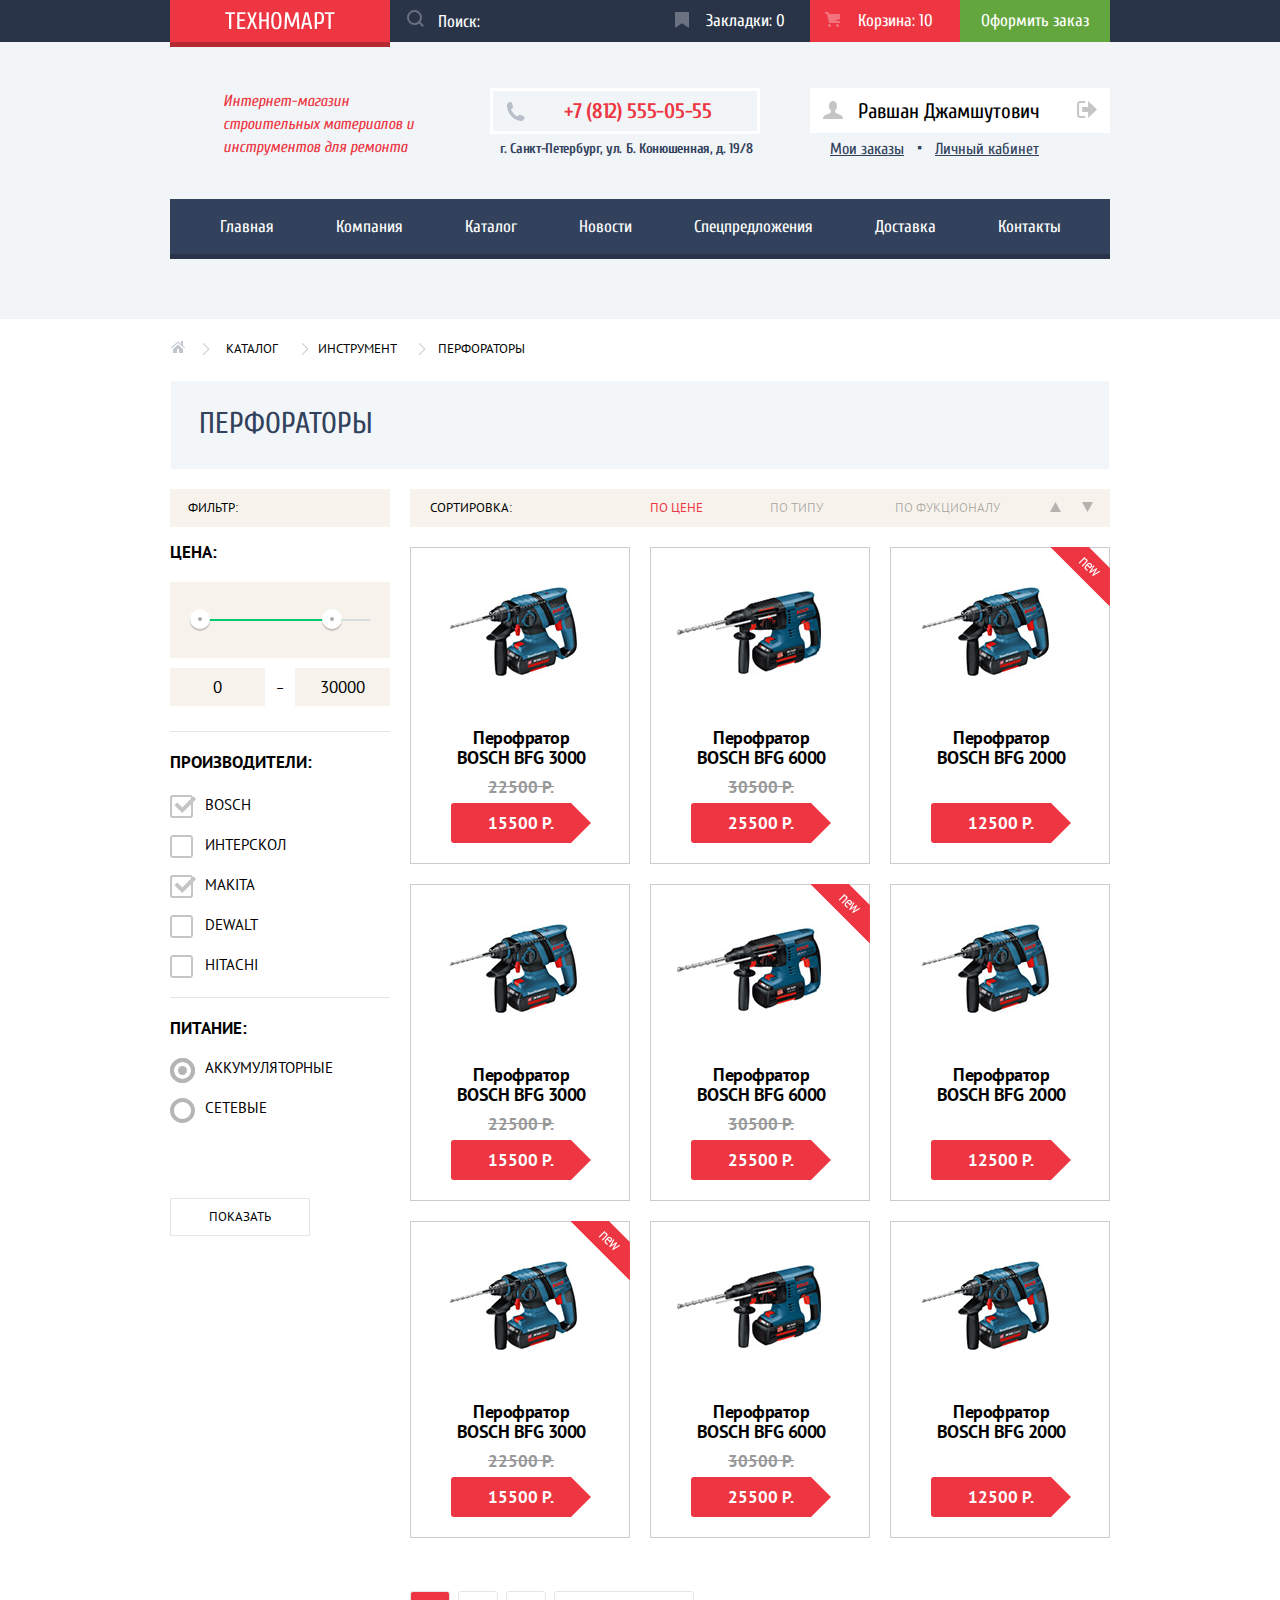
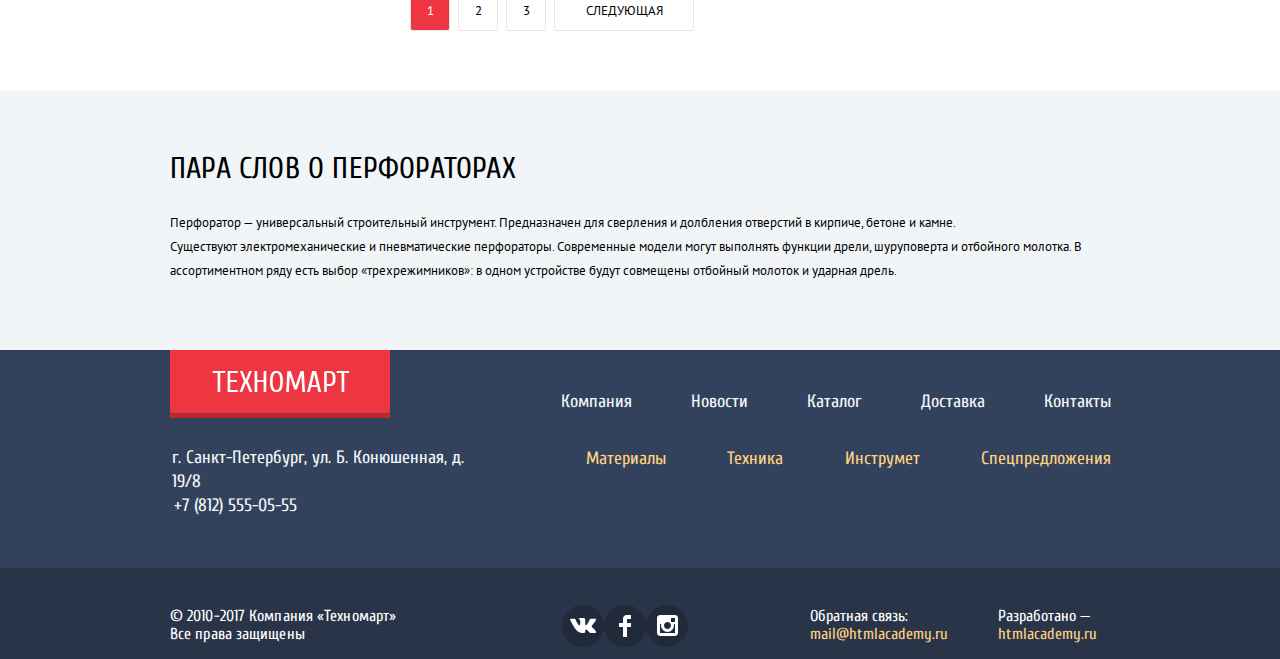
==== commit deee7088: "Исправление ошибок. Защита" ====
--- a/tool.html
+++ b/tool.html
@@ -1,368 +1,354 @@
 <!DOCTYPE html>
 <html lang="ru">
-        <head>
-                <meta charset="utf-8">
-                <title>HTML Academy: Техномарт Каталог</title>
-                <link href="css/normalize.css" rel="stylesheet">
-                <link href="css/style.min.css" rel="stylesheet">
-        </head>
-        <body>
-                <header class="inner-header"> <!--Шапка сайта-->
-                    <div class="header-wrapper">
-                        <div class="inner-header-top">
-                        <a class="inner-header-logo logo" href="index.html"><img class="logo-img" src="img/logo.png" width="110" height="18" alt="Логотип магазина «ТЕХНОМАРТ»"></a>
-
-                        <form class="main-header-search">
-                            <input class="header-search-input" id="header-search" type="text" name="search" placeholder="Поиск:">
-                            <label class="header-search-label" for="header-search">
-                                <svg xmlns="http://www.w3.org/2000/svg" class="header-search-icon" width="17" height="17" viewBox="0 0 17 17">
-                                  <path d="M17 15.586l-3.542-3.542A7.465 7.465 0 0 0 15 7.5 7.5 7.5 0 1 0 7.5 15c1.71 0 3.282-.579 4.544-1.542L15.586 17 17 15.586zM2 7.5C2 4.467 4.467 2 7.5 2 10.532 2 13 4.467 13 7.5c0 3.032-2.468 5.5-5.5 5.5A5.506 5.506 0 0 1 2 7.5z"/></svg>
-                              </label>  <!--тут будет иконка поиска-->
-
-                        </form>
-
-                                <ul class="inner-header-list cart-block">
-                                        <li class="inner-header-item"><a class="inner-header-link inner-header-bookmarks" href="bookmarks.html">Закладки: 0</a></li>
-                                        <li class="inner-header-item"><a class="inner-header-link inner-header-cart inner-header-cart-active" href="cart.html">Корзина: 10</a></li>
-                                        <li class="inner-header-item inner-header-item-checkout"><a class="inner-header-link inner-header-checkout" href="checkout.html">Оформить заказ</a></li>
-                                </ul>
-                        </div>
-                  </div>
-
-                  <div class="header-wrapper-middle">
-                <div class="inner-header-middle">
-                <p class="inner-header-title"><span class="visually-hidden">«ТЕХНОМАРТ»</span>Интернет-магазин строительных материалов и инструментов для ремонта</p>
-
-                <address class="inner-header-contact">
-                    <p class="header-contact-phone"><a class="header-contact-link" href="tel:+7812550555">+7 (812) 555-05-55</a></p>
-                    <p class="header-contact-address">г. Санкт-Петербург, ул. Б. Конюшенная, д. 19/8</p>
-                </address>
-
-                <ul class="inner-header-user">
-                        <li class="header-user-list logged"><a class="header-user-link logged-link" href="logged.html">Равшан Джамшутович</a><a class="logout-link" href="logout.html">Выход</a></li>
-                        <li class="header-user-list orders"><a class="header-user-link orders-link" href="orders.html">Мои заказы</a></li>
-                        <li class="header-user-list separator">•</li>
-                        <li class="header-user-list cabinet"><a class="header-user-link cabinet-link" href="cabinet.html">Личный кабинет</a></li>
-                </ul>
-                </div>
-
-                <nav class="inner-header-navigation">
-                                <ul class="header-navigation-list">
-                                        <li class="header-navigation-item"><a class="header-navigation-link" href="index.html">Главная</a></li>
-                                        <li class="header-navigation-item"><a class="header-navigation-link" href="company.html">Компания</a></li>
-                                        <li class="header-navigation-item"><a class="header-navigation-link" href="catalog.html">Каталог</a></li>
-                                        <li class="header-navigation-item"><a class="header-navigation-link" href="news.html">Новости</a></li>
-                                        <li class="header-navigation-item"><a class="header-navigation-link" href="specialoffers.html">Спецпредложения</a></li>
-                                        <li class="header-navigation-item"><a class="header-navigation-link" href="delivery.html">Доставка</a></li>
-                                        <li class="header-navigation-item"><a class="header-navigation-link" href="contact.html">Контакты</a></li>
-                            </ul>
-                </nav>
-                </div>
+    <head>
+        <meta charset="utf-8">
+        <title>HTML Academy: Техномарт Каталог</title>
+        <link href="css/normalize.css" rel="stylesheet">
+        <link href="css/style.css" rel="stylesheet">
+    </head>
+    <body>
+        <header class="inner-header"> <!--Шапка сайта-->
+          <div class="header-wrapper">
+            <div class="inner-header-top">
+              <a class="inner-header-logo logo" href="index.html"><img class="logo-img" src="img/logo.png" width="110" height="18" alt="Логотип магазина «ТЕХНОМАРТ»"></a>
+
+              <form class="main-header-search">
+                <input class="header-search-input" id="header-search" type="text" name="search" placeholder="Поиск:">
+                <label class="header-search-label" for="header-search">
+                  <svg xmlns="http://www.w3.org/2000/svg" class="header-search-icon" width="17" height="17" viewBox="0 0 17 17">
+                    <path d="M17 15.586l-3.542-3.542A7.465 7.465 0 0 0 15 7.5 7.5 7.5 0 1 0 7.5 15c1.71 0 3.282-.579 4.544-1.542L15.586 17 17 15.586zM2 7.5C2 4.467 4.467 2 7.5 2 10.532 2 13 4.467 13 7.5c0 3.032-2.468 5.5-5.5 5.5A5.506 5.506 0 0 1 2 7.5z"/></svg>
+                </label>
+              </form>
+
+              <ul class="inner-header-list cart-block">
+                <li class="inner-header-item"><a class="inner-header-link inner-header-bookmarks" href="bookmarks.html">Закладки: 0</a></li>
+                <li class="inner-header-item"><a class="inner-header-link inner-header-cart inner-header-cart-active" href="cart.html">Корзина: 10</a></li>
+                <li class="inner-header-item inner-header-item-checkout"><a class="inner-header-link inner-header-checkout" href="checkout.html">Оформить заказ</a></li>
+              </ul>
+            </div>
+          </div>
+
+          <div class="header-wrapper-middle">
+            <div class="inner-header-middle">
+            <p class="inner-header-title"><span class="visually-hidden">«ТЕХНОМАРТ»</span>Интернет-магазин строительных материалов и инструментов для ремонта</p>
+
+            <address class="inner-header-contact">
+              <p class="header-contact-phone"><a class="header-contact-link" href="tel:+7812550555">+7 (812) 555-05-55</a></p>
+              <p class="header-contact-address">г. Санкт-Петербург, ул. Б. Конюшенная, д. 19/8</p>
+            </address>
+
+            <ul class="inner-header-user">
+              <li class="header-user-list logged"><a class="header-user-link logged-link" href="logged.html">Равшан Джамшутович</a><a class="logout-link" href="logout.html">Выход</a></li>
+              <li class="header-user-list orders"><a class="header-user-link orders-link" href="orders.html">Мои заказы</a></li>
+              <li class="header-user-list separator">•</li>
+              <li class="header-user-list cabinet"><a class="header-user-link cabinet-link" href="cabinet.html">Личный кабинет</a></li>
+            </ul>
+            </div>
+
+            <nav class="inner-header-navigation">
+              <ul class="header-navigation-list">
+                <li class="header-navigation-item"><a class="header-navigation-link" href="index.html">Главная</a></li>
+                <li class="header-navigation-item"><a class="header-navigation-link" href="company.html">Компания</a></li>
+                <li class="header-navigation-item"><a class="header-navigation-link" href="catalog.html">Каталог</a></li>
+                <li class="header-navigation-item"><a class="header-navigation-link" href="news.html">Новости</a></li>
+                <li class="header-navigation-item"><a class="header-navigation-link" href="specialoffers.html">Спецпредложения</a></li>
+                <li class="header-navigation-item"><a class="header-navigation-link" href="delivery.html">Доставка</a></li>
+                <li class="header-navigation-item"><a class="header-navigation-link" href="contact.html">Контакты</a></li>
+              </ul>
+            </nav>
+          </div>
         </header>
 
         <main class="inner-content container">
           <div class="breadcrumbs-wrapper">
-                <ul class="content-breadcrumbs-list">
-                        <li class="content-breadcrumbs-item"><a class="content-breadcrumbs-link content-breadcrumbs-home" href="index.html"><img src="img/icon-home.svg" width="15" height="12" alt="На главную"><span class="visually-hidden">На галвную</span></a></li>
-                        <li class="content-breadcrumbs-item"><a class="content-breadcrumbs-link content-breadcrumbs-catalog" href="ctalog.html">Каталог</a></li>
-                        <li class="content-breadcrumbs-item"><a class="content-breadcrumbs-link content-breadcrumbs-tool" href="tool.html">Инструмент</a></li>
-                        <li class="content-breadcrumbs-item breadcrumbs-current">Перфораторы</li>
+            <ul class="content-breadcrumbs-list">
+              <li class="content-breadcrumbs-item"><a class="content-breadcrumbs-link content-breadcrumbs-home" href="index.html"><img src="img/icon-home.svg" width="15" height="12" alt="На главную"><span class="visually-hidden">На галвную</span></a></li>
+              <li class="content-breadcrumbs-item"><a class="content-breadcrumbs-link content-breadcrumbs-catalog" href="ctalog.html">Каталог</a></li>
+              <li class="content-breadcrumbs-item"><a class="content-breadcrumbs-link content-breadcrumbs-tool" href="tool.html">Инструмент</a></li>
+              <li class="content-breadcrumbs-item breadcrumbs-current">Перфораторы</li>
+            </ul>
+          </div>
+
+          <h1 class="inner-content-title">Перфораторы</h1>
+
+          <div class="wrapper-filters-tool">
+            <div class="wrapper-filters">
+              <section class="content-filters"> <!--Блок фильтры-->
+                <h2 class="visually-hidden">Фильтр товаров</h2>
+                <h2 class="content-filters-title">ФИЛЬТР:</h2>
+
+                <form class="content-filters-form" method="get" action="https://echo.htmlacademy.ru">
+                  <fieldset class="filters-price">
+                    <legend class="price-title">Цена:</legend>
+                    <div class="filtres-price-slider"> <!--Ползунок выбора диапазона цены-->
+                      <span class="visually-hidden">Ползунок для выбора диапозона цены</span>
+                      <div class="price-slider-line"> <!--Линия ползунка-->
+                        <span class="visually-hidden">Линия ползунка</span>
+                        <div class="slider-line-active"></div> <!--Линия между ползунками выбранного диапазона-->
+                      </div>
+                      <div class="slider-line-badge slider-line-bage-left">
+                        <span class="visually-hidden">Левый ползунок</span>
+                      </div>
+                        <div class="slider-line-badge slider-line-bage-right">
+                          <span class="visually-hidden">Правый ползунок</span>
+                        </div>
+                    </div>
+
+                    <div class="filtres-price-cost">
+                      <label class="visually-hidden" for="costmin">от</label>
+                      <input class="price-cost-min" id="costmin" value="0">
+                      <label class="price-cost-separator">—</label>
+                      <input class="price-cost-max" id="costmax" value="30000">
+                    </div>
+                  </fieldset>
+
+                  <fieldset class="filters-manufacturers">
+                    <legend class="manufacturers-title">Производители:</legend>
+                    <ul class="filters-manufactures-list">
+                      <li class="manufactures-list-option">
+                        <input class="visually-hidden manufactures-input manufactures-input-checkbox" type="checkbox" name="bosch" id="bosch" checked>
+                        <label for="bosch" class="manufactures-label">Bosch</label>
+                      </li>
+                      <li class="manufactures-list-option">
+                        <input class="visually-hidden manufactures-input manufactures-input-checkbox" type="checkbox" name="interskol" id="interskol">
+                        <label for="interskol" class="manufactures-label">Интерскол</label>
+                      </li>
+                      <li class="manufactures-list-option">
+                        <input class="visually-hidden manufactures-input manufactures-input-checkbox" type="checkbox" name="makita" id="makita" checked>
+                        <label for="makita" class="manufactures-label">Makita</label>
+                      </li>
+                      <li class="manufactures-list-option">
+                        <input class="visually-hidden manufactures-input manufactures-input-checkbox" type="checkbox" name="dewalt" id="dewalt">
+                        <label for="dewalt" class="manufactures-label">DeWalt</label>
+                      </li>
+                      <li class="manufactures-list-option">
+                        <input class="visually-hidden manufactures-input manufactures-input-checkbox" type="checkbox" name="hitachi" id="hitachi">
+                        <label for="hitachi" class="manufactures-label">Hitachi</label>
+                      </li>
+                    </ul>
+                  </fieldset>
+
+                  <fieldset class="filters-power">
+                    <legend class="power-title">Питание:</legend>
+                    <ul class="filtres-power-list">
+                      <li class="power-list-option">
+                        <input class="visually-hidden power-input power-input-radio" type="radio" name="battery" value="battery" id="battery" checked>
+                        <label for="battery" class="power-label">Аккумуляторные</label>
+                      </li>
+                      <li class="power-list-option">
+                        <input class="visually-hidden power-input power-input-radio" type="radio" name="battery" value="mains-battery" id="mains-battery">
+                        <label for="mains-battery" class="power-label">Сетевые</label>
+                      </li>
+                    </ul>
+                  </fieldset>
+                  <button class="filters-form-button" type="submit" tabindex="0">Показать</button>
+                </form>
+              </section>
+            </div>
+
+            <div class="wrapper-sorting-tool">
+              <section class="content-sorting"> <!--Блок сортировка-->
+                <h2 class="content-sorting-title">Сортировка:</h2>
+
+                  <ul class="content-sorting-list">
+                    <li class="sorting-item sorting-item-price"><a class="sorting-list-button sorting-list-button-active" href="price.html">ПО ЦЕНЕ</a></li>
+                    <li class="sorting-item sorting-item-type"><a class="sorting-list-button" href="type.html">ПО ТИПУ</a></li>
+                    <li class="sorting-item sorting-item-functional"><a class="sorting-list-button" href="functional.html">ПО ФУКЦИОНАЛУ</a></li>
+                    <li class="sorting-item sorting-item-up"><a class="sorting-list-button sorting-list-button-up sorting-list-button-up-active" href="up.html"><span class="visually-hidden">С верху</span></a></li>
+                    <li class="sorting-item sorting-item-down"><a class="sorting-list-button sorting-list-button-down" href="down.html"><span class="visually-hidden">С низу</span></a></li>
+                  </ul>
+              </section>
+
+              <section class="content-tool"> <!--Блок карточек инструментов-->
+                <h2 class="visually-hidden">Список инструментов</h2>
+                <ul class="content-tool-list">
+                  <li class="tool-list-item">
+                    <article class="card">
+                      <div class="card-actions">
+                        <a class="card-price-button card-price-buy" href="cart.html">Купить</a>
+                        <a class="card-price-button card-price-inbookmarks" href="bookmarks.hrml">В закладки</a>
+                      </div>
+
+                      <img class="image-tool" src="img/bfg3000.jpg" width="218" height="170" alt="Перфоратор BOSCH BFG 3000">
+
+                      <h3 class="card-title">
+                        Перофратор BOSCH
+                        BFG 3000
+                      </h3>
+                      <del class="card-price-old">22500 Р.</del>
+                      <p class="card-price" >15500 Р.</p>
+                    </article>
+                  </li>
+
+                  <li class="tool-list-item">
+                    <article class="card">
+                      <div class="card-actions">
+                        <a class="card-price-button card-price-buy" href="cart.html">Купить</a>
+                        <a class="card-price-button card-price-inbookmarks" href="bookmarks.hrml">В закладки</a>
+                      </div>
+
+                      <img class="image-tool" src="img/bfg6000.jpg" width="218" height="170" alt="Перфоратор BOSCH BFG 6000">
+
+                      <h3 class="card-title">
+                        Перофратор BOSCH
+                        BFG 6000
+                      </h3>
+                      <del class="card-price-old">30500 Р.</del>
+                      <p class="card-price">25500 Р.</p>
+                    </article>
+                  </li>
+
+                  <li class="tool-list-item">
+                    <article class="card">
+                      <div class="flag flag-new">Новинка</div>
+                      <div class="card-actions">
+                        <a class="card-price-button card-price-buy" href="cart.html">Купить</a>
+                        <a class="card-price-button card-price-inbookmarks" href="bookmarks.hrml">В закладки</a>
+                      </div>
+
+                      <img class="image-tool" src="img/bfg2000.jpg" width="218" height="170" alt="Перфоратор BOSCH BFG 2000">
+
+                      <h3 class="card-title">
+                        Перофратор BOSCH
+                        BFG 2000
+                      </h3>
+                      <del class="card-price-old"></del>
+                      <p class="card-price">12500 Р.</p>
+                    </article>
+                  </li>
+
+                  <li class="tool-list-item">
+                    <article class="card">
+                      <div class="card-actions">
+                        <a class="card-price-button card-price-buy" href="cart.html">Купить</a>
+                        <a class="card-price-button card-price-inbookmarks" href="bookmarks.hrml">В закладки</a>
+                      </div>
+
+                      <img class="image-tool" src="img/bfg3000.jpg" width="218" height="170" alt="Перфоратор BOSCH BFG 3000">
+
+                      <h3 class="card-title">
+                        Перофратор BOSCH
+                        BFG 3000
+                      </h3>
+                      <del class="card-price-old">22500 Р.</del>
+                      <p class="card-price" >15500 Р.</p>
+                    </article>
+                  </li>
+
+                  <li class="tool-list-item">
+                    <article class="card">
+                      <div class="flag flag-new">Новинка</div>
+                      <div class="card-actions">
+                        <a class="card-price-button card-price-buy" href="cart.html">Купить</a>
+                        <a class="card-price-button card-price-inbookmarks" href="bookmarks.hrml">В закладки</a>
+                      </div>
+
+                      <img class="image-tool" src="img/bfg6000.jpg" width="218" height="170" alt="Перфоратор BOSCH BFG 6000">
+
+                      <h3 class="card-title">
+                        Перофратор BOSCH
+                        BFG 6000
+                      </h3>
+                      <del class="card-price-old">30500 Р.</del>
+                      <p class="card-price">25500 Р.</p>
+                    </article>
+                  </li>
+
+                  <li class="tool-list-item">
+                    <article class="card">
+                      <div class="card-actions">
+                        <a class="card-price-button card-price-buy" href="cart.html">Купить</a>
+                        <a class="card-price-button card-price-inbookmarks" href="bookmarks.hrml">В закладки</a>
+                      </div>
+
+                      <img class="image-tool" src="img/bfg2000.jpg" width="218" height="170" alt="Перфоратор BOSCH BFG 2000">
+
+                      <h3 class="card-title">
+                        Перофратор BOSCH
+                        BFG 2000
+                      </h3>
+                      <del class="card-price-old"></del>
+                      <p class="card-price">12500 Р.</p>
+                    </article>
+                  </li>
+
+                  <li class="tool-list-item">
+                    <article class="card">
+                      <div class="flag flag-new">Новинка</div>
+                      <div class="card-actions">
+                        <a class="card-price-button card-price-buy" href="cart.html">Купить</a>
+                        <a class="card-price-button card-price-inbookmarks" href="bookmarks.hrml">В закладки</a>
+                      </div>
+
+                      <img class="image-tool" src="img/bfg3000.jpg" width="218" height="170" alt="Перфоратор BOSCH BFG 3000">
+
+                      <h3 class="card-title">
+                        Перофратор BOSCH
+                        BFG 3000
+                      </h3>
+                      <del class="card-price-old">22500 Р.</del>
+                      <p class="card-price" >15500 Р.</p>
+                    </article>
+                  </li>
+
+                  <li class="tool-list-item">
+                    <article class="card">
+                      <div class="card-actions">
+                        <a class="card-price-button card-price-buy" href="cart.html">Купить</a>
+                        <a class="card-price-button card-price-inbookmarks" href="bookmarks.hrml">В закладки</a>
+                      </div>
+
+                      <img class="image-tool" src="img/bfg6000.jpg" width="218" height="170" alt="Перфоратор BOSCH BFG 6000">
+
+                      <h3 class="card-title">
+                        Перофратор BOSCH
+                        BFG 6000
+                      </h3>
+                      <del class="card-price-old">30500 Р.</del>
+                      <p class="card-price">25500 Р.</p>
+                    </article>
+                  </li>
+
+                  <li class="tool-list-item">
+                    <article class="card">
+                      <div class="card-actions">
+                        <a class="card-price-button card-price-buy" href="cart.html">Купить</a>
+                        <a class="card-price-button card-price-inbookmarks" href="bookmarks.hrml">В закладки</a>
+                      </div>
+
+                      <img class="image-tool" src="img/bfg2000.jpg" width="218" height="170" alt="Перфоратор BOSCH BFG 2000">
+
+                      <h3 class="card-title">
+                        Перофратор BOSCH
+                        BFG 2000
+                      </h3>
+                      <del class="card-price-old"></del>
+                      <p class="card-price">12500 Р.</p>
+                    </article>
+                  </li>
                 </ul>
-          </div>
-
-                <h1 class="inner-content-title">Перфораторы</h1>
-
-            <div class="wrapper-filters-tool">
-              <div class="wrapper-filters">
-                <section class="content-filters"> <!--Блок фильтры-->
-                  <h2 class="visually-hidden">Фильтр товаров</h2>
-
-                        <h2 class="content-filters-title">ФИЛЬТР:</h2>
-
-                  <form class="content-filters-form" method="get" action="https://echo.htmlacademy.ru">
-
-                    <fieldset class="filters-price">
-                      <legend class="price-title">Цена:</legend>
-
-                      <div class="filtres-price-slider"> <!--Ползунок выбора диапазона цены-->
-                        <span class="visually-hidden">Ползунок для выбора диапозона цены</span>
-                        <div class="price-slider-line"> <!--Линия ползунка-->
-                          <span class="visually-hidden">Линия ползунка</span>
-                          <div class="slider-line-active"></div> <!--Линия между ползунками выбранного диапазона-->
-                        </div>
-                        <div class="slider-line-badge slider-line-bage-left"><span class="visually-hidden">Левый ползунок</span></div> <!--Левый ползунок-->
-                        <div class="slider-line-badge slider-line-bage-right"><span class="visually-hidden">Правый ползунок</span></div> <!--Правый ползунок-->
-                      </div>
-
-                      <div class="filtres-price-cost"> <!--Блок цены "от" и "до"-->
-                        <label class="visually-hidden" for="costmin">от</label>
-                        <input class="price-cost-min" id="costmin" value="0">
-                        <label class="price-cost-separator">—</label>
-                        <input class="price-cost-max" id="costmax" value="30000">
-                      </div>
-                    </fieldset>
-
-
-                  <fieldset class="filters-manufacturers">
-                        <legend class="manufacturers-title">Производители:</legend>
-                        <ul class="filters-manufactures-list">
-                          <li class="manufactures-list-option">
-                            <input class="visually-hidden manufactures-input manufactures-input-checkbox" type="checkbox" name="bosch" id="bosch" checked>
-                            <label for="bosch" class="manufactures-label">Bosch</label>
-                          </li>
-
-                          <li class="manufactures-list-option">
-                            <input class="visually-hidden manufactures-input manufactures-input-checkbox" type="checkbox" name="interskol" id="interskol">
-                            <label for="interskol" class="manufactures-label">Интерскол</label>
-                          </li>
-
-                          <li class="manufactures-list-option">
-                            <input class="visually-hidden manufactures-input manufactures-input-checkbox" type="checkbox" name="makita" id="makita" checked>
-                            <label for="makita" class="manufactures-label">Makita</label>
-                          </li>
-                          <li class="manufactures-list-option">
-                            <input class="visually-hidden manufactures-input manufactures-input-checkbox" type="checkbox" name="dewalt" id="dewalt">
-                            <label for="dewalt" class="manufactures-label">DeWalt</label>
-                          </li>
-
-                          <li class="manufactures-list-option">
-                            <input class="visually-hidden manufactures-input manufactures-input-checkbox" type="checkbox" name="hitachi" id="hitachi">
-                            <label for="hitachi" class="manufactures-label">Hitachi</label>
-                          </li>
-                        </ul>
-                  </fieldset>
-
-                  <fieldset class="filters-power">
-                        <legend class="power-title">Питание:</legend>
-                        <ul class="filtres-power-list">
-                          <li class="power-list-option">
-                            <input class="visually-hidden power-input power-input-radio" type="radio" name="battery" value="battery" id="battery" checked>
-                            <label for="battery" class="power-label">Аккумуляторные</label>
-                          </li>
-
-                          <li class="power-list-option">
-                            <input class="visually-hidden power-input power-input-radio" type="radio" name="battery" value="mains-battery" id="mains-battery">
-                            <label for="mains-battery" class="power-label">Сетевые</label>
-                          </li>
-                        </ul>
-                  </fieldset>
-                    <button class="filters-form-button" type="submit" tabindex="0">Показать</button>
-                  </form>
-                </section>
+              </section>
+
+              <div class="content-pages"> <!--Блок нумерации страниц-->
+                <ul class="content-pages-list">
+                  <li class="pages-item"><a class="pages-list-link pages-link-first pages-list-link-current" href="first-pages.html">1</a></li>
+                  <li class="pages-item"><a class="pages-list-link pages-link-second" href="second-pages.html">2</a></li>
+                  <li class="pages-item"><a class="pages-list-link pages-link-third" href="third.html">3</a></li>
+                  <li class="pages-item"><a class="pages-list-link pages-link-next" href="next.html">Следующая</a></li>
+                </ul>
               </div>
-
-              <div class="wrapper-sorting-tool">
-                <section class="content-sorting"> <!--Блок сортировка-->
-                        <h2 class="content-sorting-title">Сортировка:</h2>
-
-                        <ul class="content-sorting-list">
-                                <li class="sorting-item sorting-item-price"><a class="sorting-list-button sorting-list-button-active" href="price.html">ПО ЦЕНЕ</a></li>
-                                <li class="sorting-item sorting-item-type"><a class="sorting-list-button" href="type.html">ПО ТИПУ</a></li>
-                                <li class="sorting-item sorting-item-functional"><a class="sorting-list-button" href="functional.html">ПО ФУКЦИОНАЛУ</a></li>
-                                <li class="sorting-item sorting-item-up"><a class="sorting-list-button sorting-list-button-up sorting-list-button-up-active" href="up.html"><span class="visually-hidden">С верху</span></a></li>
-                                <li class="sorting-item sorting-item-down"><a class="sorting-list-button sorting-list-button-down" href="down.html"><span class="visually-hidden">С низу</span></a></li>
-                        </ul>
-                </section>
-
-                <section class="content-tool"> <!--Блок карточек инструментов-->
-                        <h2 class="visually-hidden">Список инструментов</h2>
-                        <ul class="content-tool-list">
-                                <li class="tool-list-item">
-                                        <article class="card">
-                                              <div class="card-actions">
-                                                <a class="card-price-button card-price-buy" href="cart.html">Купить</a>
-                                                <a class="card-price-button card-price-inbookmarks" href="bookmarks.hrml">В закладки</a>
-                                              </div>
-                                              <div class="card-image">
-                                                <img class="image-tool" src="img/bfg3000.jpg" width="218" height="170" alt="Перфоратор BOSCH BFG 3000">
-                                              </div>
-                                                <h3 class="card-title">
-                                                        Перофратор BOSCH
-                                                        BFG 3000
-                                                </h3>
-                                                <del class="card-price-old">22500 Р.</del>
-                                                <p class="card-price" >15500 Р.</p>
-                                        </article>
-                                </li>
-
-                                <li class="tool-list-item">
-                                        <article class="card">
-                                              <div class="card-actions">
-                                                <a class="card-price-button card-price-buy" href="cart.html">Купить</a>
-                                                <a class="card-price-button card-price-inbookmarks" href="bookmarks.hrml">В закладки</a>
-                                              </div>
-                                              <div class="card-image">
-                                                <img class="image-tool" src="img/bfg6000.jpg" width="218" height="170" alt="Перфоратор BOSCH BFG 6000">
-                                              </div>
-                                                <h3 class="card-title">
-                                                        Перофратор BOSCH
-                                                        BFG 6000
-                                                </h3>
-                                                <del class="card-price-old">30500 Р.</del>
-                                                <p class="card-price">25500 Р.</p>
-
-
-                                    </article>
-                                </li>
-
-                                <li class="tool-list-item">
-                                        <article class="card">
-                                            <div class="flag flag-new">Новинка</div>
-                                              <div class="card-actions">
-                                                <a class="card-price-button card-price-buy" href="cart.html">Купить</a>
-                                                <a class="card-price-button card-price-inbookmarks" href="bookmarks.hrml">В закладки</a>
-                                              </div>
-                                              <div class="card-image">
-                                                <img class="image-tool" src="img/bfg2000.jpg" width="218" height="170" alt="Перфоратор BOSCH BFG 2000">
-                                              </div>
-                                                <h3 class="card-title">
-                                                        Перофратор BOSCH
-                                                        BFG 2000
-                                                </h3>
-                                                <del class="card-price-old"></del>
-                                                <p class="card-price">12500 Р.</p>
-                                    </article>
-                                </li>
-
-                                <li class="tool-list-item">
-                                    <article class="card">
-                                          <div class="card-actions">
-                                            <a class="card-price-button card-price-buy" href="cart.html">Купить</a>
-                                            <a class="card-price-button card-price-inbookmarks" href="bookmarks.hrml">В закладки</a>
-                                          </div>
-                                          <div class="card-image">
-                                            <img class="image-tool" src="img/bfg3000.jpg" width="218" height="170" alt="Перфоратор BOSCH BFG 3000">
-                                          </div>
-                                            <h3 class="card-title">
-                                                    Перофратор BOSCH
-                                                    BFG 3000
-                                            </h3>
-                                            <del class="card-price-old">22500 Р.</del>
-                                            <p class="card-price" >15500 Р.</p>
-
-
-                                    </article>
-                            </li>
-
-                            <li class="tool-list-item">
-                                    <article class="card">
-                                        <div class="flag flag-new">Новинка</div>
-                                          <div class="card-actions">
-                                            <a class="card-price-button card-price-buy" href="cart.html">Купить</a>
-                                            <a class="card-price-button card-price-inbookmarks" href="bookmarks.hrml">В закладки</a>
-                                          </div>
-                                          <div class="card-image">
-                                            <img class="image-tool" src="img/bfg6000.jpg" width="218" height="170" alt="Перфоратор BOSCH BFG 6000">
-                                          </div>
-                                            <h3 class="card-title">
-                                                    Перофратор BOSCH
-                                                    BFG 6000
-                                            </h3>
-                                            <del class="card-price-old">30500 Р.</del>
-                                            <p class="card-price">25500 Р.</p>
-
-
-                                </article>
-                            </li>
-
-                            <li class="tool-list-item">
-                                    <article class="card">
-                                          <div class="card-actions">
-                                            <a class="card-price-button card-price-buy" href="cart.html">Купить</a>
-                                            <a class="card-price-button card-price-inbookmarks" href="bookmarks.hrml">В закладки</a>
-                                          </div>
-                                          <div class="card-image">
-                                            <img class="image-tool" src="img/bfg2000.jpg" width="218" height="170" alt="Перфоратор BOSCH BFG 2000">
-                                          </div>
-                                            <h3 class="card-title">
-                                                    Перофратор BOSCH
-                                                    BFG 2000
-                                            </h3>
-                                            <del class="card-price-old"></del>
-                                            <p class="card-price">12500 Р.</p>
-                                </article>
-                            </li>
-                            <li class="tool-list-item">
-                                <article class="card">
-                                    <div class="flag flag-new">Новинка</div>
-                                      <div class="card-actions">
-                                        <a class="card-price-button card-price-buy" href="cart.html">Купить</a>
-                                        <a class="card-price-button card-price-inbookmarks" href="bookmarks.hrml">В закладки</a>
-                                      </div>
-                                      <div class="card-image">
-                                        <img class="image-tool" src="img/bfg3000.jpg" width="218" height="170" alt="Перфоратор BOSCH BFG 3000">
-                                      </div>
-                                        <h3 class="card-title">
-                                                Перофратор BOSCH
-                                                BFG 3000
-                                        </h3>
-                                        <del class="card-price-old">22500 Р.</del>
-                                        <p class="card-price" >15500 Р.</p>
-
-
-                                </article>
-                        </li>
-
-                        <li class="tool-list-item">
-                                <article class="card">
-                                      <div class="card-actions">
-                                        <a class="card-price-button card-price-buy" href="cart.html">Купить</a>
-                                        <a class="card-price-button card-price-inbookmarks" href="bookmarks.hrml">В закладки</a>
-                                      </div>
-                                      <div class="card-image">
-                                        <img class="image-tool" src="img/bfg6000.jpg" width="218" height="170" alt="Перфоратор BOSCH BFG 6000">
-                                      </div>
-                                        <h3 class="card-title">
-                                                Перофратор BOSCH
-                                                BFG 6000
-                                        </h3>
-                                        <del class="card-price-old">30500 Р.</del>
-                                        <p class="card-price">25500 Р.</p>
-
-
-                            </article>
-                        </li>
-
-                        <li class="tool-list-item">
-                                <article class="card">
-                                      <div class="card-actions">
-                                        <a class="card-price-button card-price-buy" href="cart.html">Купить</a>
-                                        <a class="card-price-button card-price-inbookmarks" href="bookmarks.hrml">В закладки</a>
-                                      </div>
-                                      <div class="card-image">
-                                        <img class="image-tool" src="img/bfg2000.jpg" width="218" height="170" alt="Перфоратор BOSCH BFG 2000">
-                                      </div>
-                                        <h3 class="card-title">
-                                                Перофратор BOSCH
-                                                BFG 2000
-                                        </h3>
-                                        <del class="card-price-old"></del>
-                                        <p class="card-price">12500 Р.</p>
-                            </article>
-                        </li>
-                        </ul>
-                </section>
-
-                <div class="content-pages"> <!--Блок нумерации страниц-->
-                  <ul class="content-pages-list">
-                          <li class="pages-item"><a class="pages-list-link pages-link-first pages-list-link-current" href="first-pages.html">1</a></li>
-                          <li class="pages-item"><a class="pages-list-link pages-link-second" href="second-pages.html">2</a></li>
-                          <li class="pages-item"><a class="pages-list-link pages-link-third" href="third.html">3</a></li>
-                          <li class="pages-item"><a class="pages-list-link pages-link-next" href="next.html">Следующая</a></li>
-                  </ul>
-                  </div>
-                </div>
-            </div>
-
-                <section class="content-description"> <!--Блок описания типа инструмента-->
-                  <div class="content-description-wrapper">
-                        <h2 class="content-description-title">Пара слов о перфораторах</h2>
-                        <div class="content-description-text">
-                        <p class="description-text">Перфоратор — универсальный строительный инструмент. Предназначен для сверления и долбления отверстий в кирпиче, бетоне и камне.</p>
-                        <p class="description-text">Существуют электромеханические и пневматические перфораторы. Современные модели могут выполнять функции дрели, шуруповерта и отбойного молотка. В ассортиментном ряду есть выбор «трехрежимников»: в одном устройстве будут совмещены отбойный молоток и ударная дрель.</p>
-                        </div>
-                  </div>
-                </section>
+            </div>
+          </div>
+
+          <section class="content-description"> <!--Блок описания типа инструмента-->
+            <div class="content-description-wrapper">
+              <h2 class="content-description-title">Пара слов о перфораторах</h2>
+              <div class="content-description-text">
+                <p class="description-text">Перфоратор — универсальный строительный инструмент. Предназначен для сверления и долбления отверстий в кирпиче, бетоне и камне.</p>
+                <p class="description-text">Существуют электромеханические и пневматические перфораторы. Современные модели могут выполнять функции дрели, шуруповерта и отбойного молотка. В ассортиментном ряду есть выбор «трехрежимников»: в одном устройстве будут совмещены отбойный молоток и ударная дрель.</p>
+              </div>
+            </div>
+          </section>
         </main>
 
         <footer class="main-footer"> <!--Подвал сайта-->
@@ -370,71 +356,73 @@
             <div class="container-footer-top">
               <div class="footer-logo-address">
                 <a class="inner-footer-logo logo" href="index.html"><img class="logo-img" src="img/logo-footer.png" width="138" height="21" alt="Логотип магазина «ТЕХНОМАРТ»"></a>
-                <address class="main-footer-address"><p class="footer-address">г. Санкт-Петербург, ул. Б. Конюшенная, д. 19/8</p>
-                <a class="footer-address-link" href="tel:+7812550555">+7 (812) 555-05-55
-                  </a></address>
+                <address class="main-footer-address">
+                  <p class="footer-address">г. Санкт-Петербург, ул. Б. Конюшенная, д. 19/8</p>
+                  <a class="footer-address-link" href="tel:+7812550555">+7 (812) 555-05-55</a>
+                </address>
               </div>
 
-            <nav class="main-navigation-footer">
-                    <ul class="navigation-footer-list">
-                            <li class="navigation-footer-item"><a class="navigation-footer-link" href="company.html">Компания</a></li>
-                            <li class="navigation-footer-item"><a class="navigation-footer-link" href="news.html">Новости</a></li>
-                            <li class="navigation-footer-item"><a class="navigation-footer-link" href="tool.html">Каталог</a></li>
-                            <li class="navigation-footer-item"><a class="navigation-footer-link" href="delivery.html">Доставка</a></li>
-                            <li class="navigation-footer-item"><a class="navigation-footer-link" href="contact.html">Контакты</a></li>
+              <nav class="main-navigation-footer">
+                <ul class="navigation-footer-list">
+                  <li class="navigation-footer-item"><a class="navigation-footer-link" href="company.html">Компания</a></li>
+                  <li class="navigation-footer-item"><a class="navigation-footer-link" href="news.html">Новости</a></li>
+                  <li class="navigation-footer-item"><a class="navigation-footer-link" href="tool.html">Каталог</a></li>
+                  <li class="navigation-footer-item"><a class="navigation-footer-link" href="delivery.html">Доставка</a></li>
+                  <li class="navigation-footer-item"><a class="navigation-footer-link" href="contact.html">Контакты</a></li>
                 </ul>
 
                 <ul class="navigation-catalog-list">
-                        <li class="navigation-catalog-item"><a class="navigation-catalog-link" href="material.html">Материалы</a></li>
-                        <li class="navigation-catalog-item"><a class="navigation-catalog-link" href="mechanism.html">Техника</a></li>
-                        <li class="navigation-catalog-item"><a class="navigation-catalog-link" href="tool.html">Инструмет</a></li>
-                        <li class="navigation-catalog-item"><a class="navigation-catalog-link" href="specialoffers.html">Спецпредложения</a></li>
+                  <li class="navigation-catalog-item"><a class="navigation-catalog-link" href="material.html">Материалы</a></li>
+                  <li class="navigation-catalog-item"><a class="navigation-catalog-link" href="mechanism.html">Техника</a></li>
+                  <li class="navigation-catalog-item"><a class="navigation-catalog-link" href="tool.html">Инструмет</a></li>
+                  <li class="navigation-catalog-item"><a class="navigation-catalog-link" href="specialoffers.html">Спецпредложения</a></li>
                 </ul>
-            </nav>
+              </nav>
             </div>
           </div>
 
           <div class="footer-wrapper-bot">
             <div class="footer-bottom">
-            <p class="main-footer-copyright">	&copy; 2010-2018 Компания «Техномарт»
-              Все права защищены</p>
-
-            <div class="main-footer-social">
-                    <ul class="footer-social-list">
-                      <li class="footer-social-item"><a class="footer-social-link" href="vk.com"><span class="visually-hidden">Вконтакте</span>
-                        <svg xmlns="http://www.w3.org/2000/svg" width="26" height="15" viewBox="0 0 26 15"><path fill="#FFF" d="M16.138 11.51c.956-.309 2.18 2.04 3.483 2.939.978.681 1.727.534 1.727.534l3.473-.05s1.815-.112.957-1.554c-.071-.12-.503-1.069-2.585-3.022-2.177-2.043-1.882-1.712.739-5.244 1.597-2.153 2.236-3.468 2.036-4.028-.192-.539-1.365-.399-1.365-.399L20.69.713c-.381.001-.704.119-.851.515-.003.004-.621 1.666-1.445 3.079-1.741 2.989-2.436 3.148-2.724 2.961-.661-.433-.494-1.737-.494-2.664 0-2.897.432-4.105-.846-4.417-.427-.104-.739-.172-1.828-.182-1.392-.021-2.574 0-3.244.329-.445.223-.786.712-.579.74.26.035.843.16 1.155.586.401.552.389 1.789.389 1.789s.229 3.411-.54 3.834c-.528.29-1.25-.302-2.803-3.016-.793-1.388-1.392-2.922-1.392-2.922s-.116-.285-.326-.441c-.25-.185-.6-.244-.6-.244L.848.684S.29.7.085.946c-.182.218-.015.668-.015.668s2.909 6.881 6.203 10.347c3.02 3.182 6.452 2.971 6.452 2.971h1.555s.469-.054.709-.312c.224-.24.214-.691.214-.691s-.031-2.109.935-2.419z"/></svg></a></li>
-                      <li class="footer-social-item"><a class="footer-social-link" href="fb.com"><span  class="visually-hidden">Фейсбук</span>
-                        <svg xmlns="http://www.w3.org/2000/svg" width="12" height="22" viewBox="0 0 12 22"><path fill="#FFF" d="M12 4V0H8a4 4 0 0 0-4 4v4H0v4h4v10h4V12h4V8H8V4h4z"/></svg></a></li>
-                      <li class="footer-social-item"><a class="footer-social-link" href="instagram.com"><span class="visually-hidden">Инстаграм</span>
-                        <svg xmlns="http://www.w3.org/2000/svg" width="21" height="21" viewBox="0 0 21 21"><path fill="#FFF" d="M18 0H3C1.35 0 0 1.35 0 3v15c0 1.65 1.35 3 3 3h15c1.65 0 3-1.35 3-3V3c0-1.65-1.35-3-3-3zm-7.5 7c1.93 0 3.5 1.57 3.5 3.5S12.43 14 10.5 14 7 12.43 7 10.5 8.57 7 10.5 7zM18 18H3V9h1.181A6.504 6.504 0 0 0 4 10.5a6.5 6.5 0 1 0 13 0 6.45 6.45 0 0 0-.181-1.5H18v9zm0-11h-4V3h4v4z"/></svg></a></li>
-                    </ul>
-            </div>
-
-            <div class="wrapper-contact-developed">
-            <p class="main-footer-contact">Обратная связь:
-                <a class="footer-contact-link" href="mailto:mail@htmlacademy.ru">mail@htmlacademy.ru</a></p>
-
-            <p class="main-footer-developed">Разработано —
-            <a class="footer-developed-link" href="https://htmlacademy.ru/intensive/htmlcss">htmlacademy.ru</a></p>
-            </div>
+              <p class="main-footer-copyright">	&copy; 2010-2017 Компания «Техномарт»
+                Все права защищены</p>
+
+              <ul class="footer-social-list">
+                <li class="footer-social-item"><a class="footer-social-link" href="vk.com"><span class="visually-hidden">Вконтакте</span>
+                  <svg xmlns="http://www.w3.org/2000/svg" width="26" height="15" viewBox="0 0 26 15"><path fill="#FFF" d="M16.138 11.51c.956-.309 2.18 2.04 3.483 2.939.978.681 1.727.534 1.727.534l3.473-.05s1.815-.112.957-1.554c-.071-.12-.503-1.069-2.585-3.022-2.177-2.043-1.882-1.712.739-5.244 1.597-2.153 2.236-3.468 2.036-4.028-.192-.539-1.365-.399-1.365-.399L20.69.713c-.381.001-.704.119-.851.515-.003.004-.621 1.666-1.445 3.079-1.741 2.989-2.436 3.148-2.724 2.961-.661-.433-.494-1.737-.494-2.664 0-2.897.432-4.105-.846-4.417-.427-.104-.739-.172-1.828-.182-1.392-.021-2.574 0-3.244.329-.445.223-.786.712-.579.74.26.035.843.16 1.155.586.401.552.389 1.789.389 1.789s.229 3.411-.54 3.834c-.528.29-1.25-.302-2.803-3.016-.793-1.388-1.392-2.922-1.392-2.922s-.116-.285-.326-.441c-.25-.185-.6-.244-.6-.244L.848.684S.29.7.085.946c-.182.218-.015.668-.015.668s2.909 6.881 6.203 10.347c3.02 3.182 6.452 2.971 6.452 2.971h1.555s.469-.054.709-.312c.224-.24.214-.691.214-.691s-.031-2.109.935-2.419z"/></svg></a></li>
+                <li class="footer-social-item"><a class="footer-social-link" href="fb.com"><span  class="visually-hidden">Фейсбук</span>
+                  <svg xmlns="http://www.w3.org/2000/svg" width="12" height="22" viewBox="0 0 12 22"><path fill="#FFF" d="M12 4V0H8a4 4 0 0 0-4 4v4H0v4h4v10h4V12h4V8H8V4h4z"/></svg></a></li>
+                <li class="footer-social-item"><a class="footer-social-link" href="instagram.com"><span class="visually-hidden">Инстаграм</span>
+                  <svg xmlns="http://www.w3.org/2000/svg" width="21" height="21" viewBox="0 0 21 21"><path fill="#FFF" d="M18 0H3C1.35 0 0 1.35 0 3v15c0 1.65 1.35 3 3 3h15c1.65 0 3-1.35 3-3V3c0-1.65-1.35-3-3-3zm-7.5 7c1.93 0 3.5 1.57 3.5 3.5S12.43 14 10.5 14 7 12.43 7 10.5 8.57 7 10.5 7zM18 18H3V9h1.181A6.504 6.504 0 0 0 4 10.5a6.5 6.5 0 1 0 13 0 6.45 6.45 0 0 0-.181-1.5H18v9zm0-11h-4V3h4v4z"/></svg></a></li>
+              </ul>
+
+
+              <div class="wrapper-contact-developed">
+                <p class="main-footer-contact">Обратная связь:
+                  <a class="footer-contact-link" href="mailto:mail@htmlacademy.ru">mail@htmlacademy.ru</a>
+                </p>
+
+                <p class="main-footer-developed">Разработано —
+                  <a class="footer-developed-link" href="https://htmlacademy.ru/intensive/htmlcss">htmlacademy.ru</a>
+                </p>
+              </div>
             </div>
           </div>
         </footer>
 
-                    <section class="modal-cart modal"> <!--Форма добавления товара в корзину-->
-                      <h2 class="visually-hidden">Добавление товара в корзину</h2>
-
-                      <header class="modal-cart-header">
-                        <p class="modal-cart-title">Товар добавлен в Корзину!</p>
-                      </header>
-
-                      <div class="modal-cart-block-button">
-                        <a class="main-button modal-cart-button modal-cart-checkout" href="checkout.html">Оформить заказ</a>
-                        <button class="modal-cart-button modal-cart-continue" type="submit" tabindex="0">Продолжить покупки</button>
-                      </div>
-
-                      <button class="modal-close" type="submit" tabindex="0"><span class="visually-hidden">Закрыть</span></button>
-                    </section>
-          <script src="js/script.min.js"></script>
+        <section class="modal-cart modal"> <!--Форма добавления товара в корзину-->
+          <h2 class="visually-hidden">Добавление товара в корзину</h2>
+
+          <header class="modal-cart-header">
+            <p class="modal-cart-title">Товар добавлен в Корзину!</p>
+          </header>
+
+          <div class="modal-cart-block-button">
+            <a class="main-button modal-cart-button modal-cart-checkout" href="checkout.html">Оформить заказ</a>
+            <button class="modal-cart-button modal-cart-continue" type="submit" tabindex="0">Продолжить покупки</button>
+          </div>
+
+         <button class="modal-close" type="submit" tabindex="0"><span class="visually-hidden">Закрыть</span></button>
+        </section>
+        <script src="js/script.min.js"></script>
     </body>
 </html>
--- a/css/style.css
+++ b/css/style.css
@@ -0,0 +1,2819 @@
+@import url('https://fonts.googleapis.com/css?family=Cuprum:400,400i,700|PT+Sans:400,400i,700,700i&subset=cyrillic');
+
+body {
+  margin:0;
+  padding: 0;
+
+  font-family: Cuprum, Arial, sans-serif;
+  font-size: 17px;
+  line-height: 18px;
+  font-weight: 400;
+  font-style: normal;
+}
+
+.inner-content {
+  font-family: PT Sans, Arial, sans-serif;
+}
+
+.company-description,
+.company-delivery,
+.contacts-description {
+  font-family: PT Sans, Arial, sans-serif;
+  font-size: 13px;
+  line-height: 24px;
+  font-weight: 400;
+  font-style: normal;
+
+  color: #000000;
+  margin: 0;
+  margin-bottom: 23px;
+  white-space: pre-line;
+}
+
+a {
+  text-decoration: none;
+}
+
+.visually-hidden:not(:focus):not(:active),
+input[type="checkbox"].visually-hidden,
+input[type="radio"].visually-hidden {
+  position: absolute;
+
+  width: 1px;
+  height: 1px;
+  margin: -1px;
+  border: 0;
+  padding: 0;
+
+  white-space: nowrap;
+
+  -webkit-clip-path: inset(100%);
+
+          clip-path: inset(100%);
+  clip: rect(0 0 0 0);
+  overflow: hidden;
+}
+
+/*Шапка сайта поле поиска и кнопки управления заказами*/
+.main-header {
+  min-width: 940px;
+}
+
+.main-header-top,
+.inner-header-top {
+  font-size: 17px;
+  line-height: 18px;
+  color: #ffffff;
+
+  background-color: #293449;
+}
+
+.header-wrapper {
+  background-color: #293449;
+}
+
+.main-header-logo,
+.inner-header-logo {
+  position: relative;
+  display: block;
+  background-color: #ee3643;
+  width: 220px;
+  min-height: 42px;
+  -webkit-box-shadow: inset 0px -5px 0 0 rgba(0, 0, 0, 0.24);
+          box-shadow: inset 0px -5px 0 0 rgba(0, 0, 0, 0.24);
+  margin-bottom: -5px;
+}
+
+.logo-img {
+  position: absolute;
+  top: 25%;
+  left: 25%;
+}
+
+.header-search-input {
+  font-family: Cuprum, Arial, sans-serif;
+  width: 100%;
+  height: 42px;
+  vertical-align: top;
+  background-color: #293449;
+  border: 0px solid;
+  color: #ffffff;
+  padding: 0;
+
+}
+
+.header-search-label {
+  display: inline-block;
+  vertical-align: top;
+  background-color: #293449;
+  width: 48px;
+  height: 42px;
+}
+
+.header-search-icon {
+  fill: rgba(255, 255, 255, 0.3);
+  padding: 10px 15px 11px 17px;
+}
+
+
+.header-search-input:hover~.header-search-label .header-search-icon  {
+  fill: rgba(255, 255, 255, 1);
+}
+
+
+.header-search-input::-webkit-input-placeholder {
+  font-size: 17px;
+  color: #ffffff;
+}
+
+
+.header-search-input:-ms-input-placeholder {
+  font-size: 17px;
+  color: #ffffff;
+}
+
+
+.header-search-input::-ms-input-placeholder {
+  font-size: 17px;
+  color: #ffffff;
+}
+
+
+.header-search-input::placeholder {
+  font-size: 17px;
+  color: #ffffff;
+}
+
+.header-search-input:focus,
+.header-search-input:focus~.header-search-label {
+  min-height: 42px;
+  background-color: #ffffff;
+  font-size: 17px;
+  color: #000000;
+}
+
+.header-search-input:focus~.header-search-label .header-search-icon {
+  fill: #ee3643;
+}
+
+.main-header-list,
+.inner-header-list {
+  list-style: none;
+}
+
+
+.main-header-link,
+.inner-header-link {
+  min-height: 42px;
+  display: block;
+  color: #ffffff;
+  padding-left: 20px;
+}
+
+.inner-header-cart-active {
+  background-color: #ee3643;
+}
+
+.main-header-checkout,
+.inner-header-checkout {
+  background-color: #63a63e;
+  padding: 0;
+}
+
+.main-header-link:hover,
+.inner-header-link:hover,
+.main-header-link:hover::before,
+.inner-header-link:hover::before,
+.main-header-link:focus::before,
+.inner-header-link:focus::before {
+  opacity: 1;
+  background-color: #212a3a;
+}
+
+.inner-header-logo:hover,
+.inner-header-cart-active:hover,
+.inner-footer-logo:hover,
+.inner-header-cart:hover::before,
+.inner-header-logo:focus,
+.inner-header-cart-active:focus,
+.inner-footer-logo:focus,
+.inner-header-cart:focus::before {
+  background-color: #ca2c37;
+}
+
+.main-header-checkout:hover,
+.inner-header-checkout:hover,
+.main-header-checkout:focus,
+.inner-header-checkout:focus {
+  background-color: #5fbb2d;
+}
+
+
+.main-header-link:active,
+.inner-header-link:active,
+.main-header-link:active::before,
+.inner-header-link:active::before {
+  opacity: 0.5;
+  background-color: #161d29;
+}
+
+.inner-header-logo:active,
+.inner-header-cart-active:active,
+.inner-footer-logo:active,
+.inner-header-cart:active::before {
+  background-color: #ba2732;
+}
+
+.main-header-checkout:active,
+.inner-header-checkout:active {
+  background-color: #518534;
+}
+
+/*Шапка сайта контактная информация вход, регистрация, личный кабинет*/
+
+.header-wrapper-middle {
+  background-color: #f1f5f7;
+  padding-bottom: 65px;
+}
+
+.main-header-middle,
+.inner-header-middle {
+  font-size: 21px;
+  line-height: 21px;
+
+  background-color: #f1f5f7;
+}
+
+.main-header-title,
+.inner-header-title {
+  width: 196px;
+  font-size: 16px;
+  line-height: 23px;
+  font-style: italic;
+  font-weight: 400;
+  color: #ee3643;
+
+  margin: 0;
+  margin-top: 2px;
+  margin-left: 53px;
+  padding: 0;
+}
+
+.main-header-contact,
+.inner-header-contact {
+  width: 270px;
+  min-height: 45px;
+  margin-right: auto;
+  margin-left: 71px;
+}
+
+.header-contact-phone {
+  margin: 0;
+  padding-top: 10px;
+  padding-left: 71px;
+  padding-bottom: 9px;
+  border: 3px solid #ffffff;
+  font-size: 21px;
+  line-height: 18px;
+  font-style: normal;
+  font-weight: 700;
+  color: #ef3643;
+  position: relative;
+  letter-spacing: -0.3px;
+}
+
+.header-contact-link {
+  font-size: 21px;
+  line-height: 21px;
+  font-style: normal;
+  color: #ee3643;
+}
+
+.header-contact-link::before {
+  content: "";
+
+  position: absolute;
+  top: 11px;
+  left: 13px;
+
+  width: 19px;
+  height: 19px;
+
+
+  background-image: url("../img/icon-phone.svg");
+  background-repeat: no-repeat;
+}
+
+.header-contact-address {
+  font-size: 14px;
+  line-height: 24px;
+  font-style: normal;
+  color: #32425c;
+  font-weight: 700;
+  margin: 0;
+  padding-top: 3px;
+  padding-left: 10px;
+  letter-spacing: -0.3px;
+}
+
+
+.main-header-user,
+.inner-header-user {
+  list-style: none;
+}
+
+.header-user-list {
+  height: 45px;
+  position: relative;
+  background-color: #ffffff;
+}
+
+
+.header-user-link {
+  display: block;
+
+  font-size: 21px;
+  line-height: 21px;
+  color: #000000;
+}
+
+.cabinet,
+.orders {
+  background: 0 0;
+  margin: 0;
+  padding-top: 7px;
+}
+
+.separator {
+  background: 0 0;
+  margin: 0 auto;
+  padding-top: 5px;
+  color: #32425c;
+}
+
+.cabinet {
+  margin-right: 71px;
+}
+
+.orders {
+  margin-left: 20px;
+}
+
+.orders-link,
+.cabinet-link {
+  font-size: 16px;
+  line-height: 18px;
+  color: #32425c;
+  text-decoration: underline
+}
+
+.header-user-link:hover,
+.header-user-link:focus {
+  color: #ee3643;
+}
+
+.login:hover::before,
+.login:focus::before {
+  background-image: url("data:image/svg+xml,%3Csvg xmlns='http://www.w3.org/2000/svg' width='20' height='17' viewBox='0 0 20 17'%3E%3Cpath fill='%2332425c' d='M14.875 8.5L6 0v6H0v5h6v6z'/%3E%3Cpath fill='%2332425c' d='M16.986 15.01h-5.027V17h5.027c2.178 0 3.004-1.81 3.029-3.026V3.028C19.99 1.811 19.164 0 16.986 0h-5.027v1.99h5.027c.839 0 .992.681 1.01 1.057v10.904c-.017.376-.171 1.059-1.01 1.059z'/%3E%3C/svg%3E");
+}
+
+.login:active::before {
+  background-image: url("data:image/svg+xml,%3Csvg xmlns='http://www.w3.org/2000/svg' width='20' height='17' viewBox='0 0 20 17'%3E%3Cpath fill='%23c5c5c5' d='M14.875 8.5L6 0v6H0v5h6v6z'/%3E%3Cpath fill='%23c5c5c5' d='M16.986 15.01h-5.027V17h5.027c2.178 0 3.004-1.81 3.029-3.026V3.028C19.99 1.811 19.164 0 16.986 0h-5.027v1.99h5.027c.839 0 .992.681 1.01 1.057v10.904c-.017.376-.171 1.059-1.01 1.059z'/%3E%3C/svg%3E");
+}
+
+.logged-link:hover,
+.logged-link:focus {
+  color: #000000;
+}
+
+.header-user-link:active {
+  color: rgba(0, 0, 0, 0.3)
+}
+
+.login {
+  padding-top: 11px;
+  padding-right: 27px;
+  padding-bottom: 15px;
+  padding-left: 48px;
+}
+
+.registry {
+  padding-top: 11px;
+  padding-right: 25px;
+  padding-bottom: 11px;
+  padding-left: 20px;
+}
+
+.logged-link {
+  position: relative;
+  width: 217px;
+  padding: 13px 35px 14px 48px;
+}
+
+.logout-link {
+  font-size: 0;
+}
+
+.logged-link::before {
+  content: "";
+
+  position: absolute;
+  top: 13px;
+  left: 13px;
+
+  width: 20px;
+  height: 18px;
+
+  background-image: url("data:image/svg+xml,%3Csvg xmlns='http://www.w3.org/2000/svg' width='20' height='18' viewBox='0 0 20 18'%3E%3Cpath fill='%23c5c5c5' d='M17.881 14.166c-2.144-.735-4.256-1.666-5.207-2.39-.657-.501-.77-1.618-.517-2.415 1.118-.903 1.864-2.477 1.864-4.278C14.021 2.276 12.221 0 10 0S5.979 2.276 5.979 5.083c0 1.801.746 3.374 1.863 4.277.253.798.141 1.915-.517 2.416-.95.724-3.063 1.654-5.207 2.39S0 18 0 18h20s.025-3.099-2.119-3.834z'/%3E%3C/svg%3E%0A");
+  background-repeat: no-repeat;
+}
+
+.logout-link::after {
+  content: "";
+
+  position: absolute;
+  top: 13px;
+  right: 13px;
+
+  width: 21px;
+  height: 17px;
+
+  background-image: url("data:image/svg+xml,%3Csvg xmlns='http://www.w3.org/2000/svg' width='21' height='17' viewBox='0 0 21 17'%3E%3Cg fill='%23c5c5c5'%3E%3Cpath fill='%23c5c5c5' d='M21 8.5L12.125 0v6h-6v5h6v6z'/%3E%3Cpath fill='%23c5c5c5' d='M3.106 13.952V3.048c.018-.376.171-1.057 1.01-1.057h5.027V0H4.116C1.938 0 1.112 1.81 1.087 3.027v10.946C1.112 15.189 1.938 17 4.116 17h5.027v-1.99H4.116c-.839 0-.992-.683-1.01-1.058z'/%3E%3C/g%3E%3C/svg%3E%0A");
+  background-repeat: no-repeat;
+}
+
+.logged-link:hover::before,
+.logged-link:focus::before {
+  background-image: url("data:image/svg+xml,%3Csvg xmlns='http://www.w3.org/2000/svg' width='20' height='18' viewBox='0 0 20 18'%3E%3Cpath fill='%2332425c' d='M17.881 14.166c-2.144-.735-4.256-1.666-5.207-2.39-.657-.501-.77-1.618-.517-2.415 1.118-.903 1.864-2.477 1.864-4.278C14.021 2.276 12.221 0 10 0S5.979 2.276 5.979 5.083c0 1.801.746 3.374 1.863 4.277.253.798.141 1.915-.517 2.416-.95.724-3.063 1.654-5.207 2.39S0 18 0 18h20s.025-3.099-2.119-3.834z'/%3E%3C/svg%3E%0A");
+}
+
+.logout-link:hover::after,
+.logout-link:focus::after {
+  background-image: url("data:image/svg+xml,%3Csvg xmlns='http://www.w3.org/2000/svg' width='21' height='17' viewBox='0 0 21 17'%3E%3Cg fill='%2332425c'%3E%3Cpath fill='%2332425c' d='M21 8.5L12.125 0v6h-6v5h6v6z'/%3E%3Cpath fill='%2332425c' d='M3.106 13.952V3.048c.018-.376.171-1.057 1.01-1.057h5.027V0H4.116C1.938 0 1.112 1.81 1.087 3.027v10.946C1.112 15.189 1.938 17 4.116 17h5.027v-1.99H4.116c-.839 0-.992-.683-1.01-1.058z'/%3E%3C/g%3E%3C/svg%3E%0A");
+}
+
+.logged-link:focus::before {
+  background-image: url("data:image/svg+xml,%3Csvg xmlns='http://www.w3.org/2000/svg' width='20' height='18' viewBox='0 0 20 18'%3E%3Cpath fill='%2332425c' d='M17.881 14.166c-2.144-.735-4.256-1.666-5.207-2.39-.657-.501-.77-1.618-.517-2.415 1.118-.903 1.864-2.477 1.864-4.278C14.021 2.276 12.221 0 10 0S5.979 2.276 5.979 5.083c0 1.801.746 3.374 1.863 4.277.253.798.141 1.915-.517 2.416-.95.724-3.063 1.654-5.207 2.39S0 18 0 18h20s.025-3.099-2.119-3.834z'/%3E%3C/svg%3E%0A");
+}
+
+.logout-link:focus::after {
+  background-image: url("data:image/svg+xml,%3Csvg xmlns='http://www.w3.org/2000/svg' width='21' height='17' viewBox='0 0 21 17'%3E%3Cg fill='%2332425c'%3E%3Cpath fill='%2332425c' d='M21 8.5L12.125 0v6h-6v5h6v6z'/%3E%3Cpath fill='%2332425c' d='M3.106 13.952V3.048c.018-.376.171-1.057 1.01-1.057h5.027V0H4.116C1.938 0 1.112 1.81 1.087 3.027v10.946C1.112 15.189 1.938 17 4.116 17h5.027v-1.99H4.116c-.839 0-.992-.683-1.01-1.058z'/%3E%3C/g%3E%3C/svg%3E%0A");
+}
+
+.logged-link:active::before {
+  background-image: url("data:image/svg+xml,%3Csvg xmlns='http://www.w3.org/2000/svg' width='20' height='18' viewBox='0 0 20 18'%3E%3Cpath fill='%23c5c5c5' d='M17.881 14.166c-2.144-.735-4.256-1.666-5.207-2.39-.657-.501-.77-1.618-.517-2.415 1.118-.903 1.864-2.477 1.864-4.278C14.021 2.276 12.221 0 10 0S5.979 2.276 5.979 5.083c0 1.801.746 3.374 1.863 4.277.253.798.141 1.915-.517 2.416-.95.724-3.063 1.654-5.207 2.39S0 18 0 18h20s.025-3.099-2.119-3.834z'/%3E%3C/svg%3E%0A");
+}
+
+.logout-link:active::after {
+  background-image: url("data:image/svg+xml,%3Csvg xmlns='http://www.w3.org/2000/svg' width='21' height='17' viewBox='0 0 21 17'%3E%3Cg fill='%23c5c5c5'%3E%3Cpath fill='%23c5c5c5' d='M21 8.5L12.125 0v6h-6v5h6v6z'/%3E%3Cpath fill='%23c5c5c5' d='M3.106 13.952V3.048c.018-.376.171-1.057 1.01-1.057h5.027V0H4.116C1.938 0 1.112 1.81 1.087 3.027v10.946C1.112 15.189 1.938 17 4.116 17h5.027v-1.99H4.116c-.839 0-.992-.683-1.01-1.058z'/%3E%3C/g%3E%3C/svg%3E%0A");
+}
+
+/*Шапка сайта меню навигации*/
+
+.header-navigation-list {
+  list-style: none;
+  background-color: #32425c;
+}
+
+.header-navigation-link {
+  font-size: 17px;
+  line-height: 17px;
+  display: block;
+  padding: 19px 29px;
+  text-decoration: none;
+  color: #ffffff;
+}
+
+.header-navigation-link:hover,
+.header-navigation-link:focus {
+  background-color: #293449;
+}
+
+.header-navigation-link:active {
+  color: rgba(255, 255, 255, 0.5);
+  background-color: #1d2739;
+}
+
+/*Главная - основное содержимое*/
+
+.promo-list-item {
+  position: relative;
+
+  display: -webkit-box;
+
+  display: -ms-flexbox;
+
+  display: flex;
+  -webkit-box-orient: vertical;
+  -webkit-box-direction: normal;
+      -ms-flex-direction: column;
+          flex-direction: column;
+
+  width: 275px;
+  min-height: 101px;
+  list-style: none;
+
+  font-size: 24px;
+  line-height: 30px;
+  font-weight: 700;
+  color: #ffffff;
+
+  margin-bottom: 20px;
+  padding-top: 21px;
+  padding-left: 25px;
+}
+
+
+.promo-list-material {
+  margin-right: 20px;
+  background-color: #f6b22d;
+}
+
+.promo-list-material::before {
+  position: absolute;
+  content: "";
+  top: 30px;
+  right: 43px;
+  width: 44px;
+  height: 65px;
+  border: none;
+  background: transparent;
+
+  background-image: url("../img/material.svg");
+  background-repeat: no-repeat;
+}
+
+.promo-list-tool {
+  background-color: #3bbce3;
+}
+
+.promo-list-tool::before {
+  position: absolute;
+  content: "";
+  top: 35px;
+  right: 28px;
+  width: 75px;
+  height: 61px;
+  border: none;
+  background: transparent;
+
+  background-image: url("../img/tool.svg");
+  background-repeat: no-repeat;
+}
+
+.promo-list-slider {
+  width: 620px;
+  height: 266px;
+
+  position: relative;
+  background-color: #413c3a;
+  padding: 0;
+}
+
+.promo-slider-header {
+  margin: 0;
+  position: absolute;
+
+  top: 20px;
+  left: 24px;
+  width: 570px;
+  padding: 0px;
+  color: #ffffff;
+  overflow: hidden;
+}
+
+.promo-list-mechanism {
+  background-color: #dc91d8;
+}
+
+.promo-list-mechanism::before {
+  position: absolute;
+  content: "";
+  top: 30px;
+  right: 31px;
+  width: 78px;
+  height: 62px;
+  border: none;
+  background: transparent;
+
+  background-image: url("../img/mechanism.svg");
+  background-repeat: no-repeat;
+}
+
+.promo-list-discount {
+  background-color: #8ed78f;
+}
+
+.promo-list-discount::before {
+  position: absolute;
+  content: "";
+  top: 30px;
+  right: 45px;
+  width: 59px;
+  height: 72px;
+  border: none;
+  background: transparent;
+
+  background-image: url("../img/discount.svg");
+  background-repeat: no-repeat;
+}
+
+.promo-list-delivery {
+  background-color: #ffc047;
+}
+
+.promo-list-delivery::before {
+  position: absolute;
+  content: "";
+  top: 30px;
+  right: 31px;
+  width: 78px;
+  height: 63px;
+  border: none;
+  background: transparent;
+
+  background-image: url("../img/delivery.svg");
+  background-repeat: no-repeat;
+}
+
+.promo-list-link {
+  width: 90px;
+
+  font-size: 14px;
+  line-height: 18px;
+  font-weight: 400;
+  color: #ffffff;
+  text-transform: uppercase;
+  text-align: center;
+
+  background-color: rgba(0, 0, 0, 0.1);
+
+  margin-top: 13px;
+  margin-left: 2px;
+  padding-top: 10px;
+  padding-right: 22px;
+  padding-bottom: 10px;
+  padding-left: 21px;
+  border-radius: 3px;
+}
+
+.promo-list-link:hover,
+.promo-list-link:focus {
+  background-color: rgba(0, 0, 0, 0.2);
+}
+
+.promo-list-link:active {
+  background-color: rgba(0, 0, 0, 0.3);
+}
+
+.slider-title {
+  font-size: 36px;
+  line-height: 36px;
+  font-weight: 700;
+  color: #ffffff;
+  text-transform: uppercase;
+  margin: 0;
+  padding: 0;
+}
+
+.title-text {
+  font-family: PT Sans, Arial, sans-serif;
+  font-size: 18px;
+  line-height: 24px;
+  font-weight: 400;
+  color: #ffffff;
+  margin: 0;
+  margin-top: 8px;
+}
+
+.slider-page-list {
+  display: -webkit-box;
+  display: -ms-flexbox;
+  display: flex;
+  -webkit-box-orient: horizontal;
+  -webkit-box-direction: normal;
+      -ms-flex-direction: row;
+          flex-direction: row;
+  position: absolute;
+  bottom: 36px;
+  left: 48%;
+  width: 160px;
+  height: 10px;
+  padding: 0px;
+  margin: 0px;
+  font-size: 0px;
+  line-height: 0px;
+  text-align: center;
+  list-style: none;
+  z-index: 70;
+}
+
+
+/*Блок популярные товары и производители*/
+
+.header-popular-title,
+.header-brands-title {
+  width: 500px;
+  font-size: 30px;
+  line-height: 30px;
+  font-weight: 400;
+  color: #32425c;
+  text-transform: uppercase;
+  padding-top: 5px;
+  padding-bottom: 4px;
+  padding-left: 27px;
+}
+
+.header-popular,
+.header-brands {
+  background-color: #f9f5f0;
+}
+
+.content-tool {
+  width:700px;
+  margin:20px auto;
+}
+
+.content-tool-list {
+  display: -webkit-box;
+  display: -ms-flexbox;
+  display: flex;
+  -ms-flex-wrap: wrap;
+      flex-wrap: wrap;
+  padding: 0;
+  margin: 0;
+
+  list-style: none;
+  -webkit-box-pack: justify;
+      -ms-flex-pack: justify;
+          justify-content: space-between;
+}
+
+.popular-list {
+  width: 940px;
+  display: -webkit-box;
+  display: -ms-flexbox;
+  display: flex;
+  -webkit-box-orient: horizontal;
+  -webkit-box-direction: normal;
+      -ms-flex-direction: row;
+          flex-direction: row;
+  padding: 0;
+  margin: 0;
+  -ms-flex-wrap: wrap;
+      flex-wrap: wrap;
+  list-style: none;
+  -ms-flex-pack: distribute;
+      justify-content: space-around;
+}
+
+.card-actions {
+  position: absolute;
+  top: 6px;
+  left: 0;
+  width: 218px;
+  height: 88px;
+  padding: 40px 0;
+  background-color: rgba(255,255,255, 1);
+  z-index: 10;
+}
+
+.card-actions {
+  display: none;
+}
+
+
+
+.tool-list-item:hover,
+.popular-list-item:hover,
+.tool-list-item:focus,
+.popular-list-item:focus  {
+  -webkit-box-shadow: 0 10px 25px rgba(41, 52, 73, 0.5);
+          box-shadow: 0 10px 25px rgba(41, 52, 73, 0.5);
+}
+
+.tool-list-item:hover .card-actions,
+.popular-list-item:hover .card-actions {
+  display: block;
+}
+
+.flag {
+  position:absolute;
+  top:-1px;
+  right:-1px;
+  width:60px;
+  height:60px;
+  text-indent:-1000px;
+  overflow:hidden;
+  z-index:20;
+}
+.flag-new {
+  background:url("../img/new-flag.png") no-repeat 0 0;
+}
+
+.promo-list-item .flag {
+  top: 0;
+  right: 0;
+}
+
+.popular-list-item,
+.tool-list-item {
+  position: relative;
+  display: inline-block;
+  vertical-align: bottom;
+  width: 218px;
+  margin-right: 20px;
+  border: 1px solid #ccc;
+  margin-bottom: 20px;
+  line-height: 20px;
+  font-weight: bold;
+  text-align: center;
+}
+
+.popular-list-item:last-child {
+  margin-right: 0;
+}
+
+.tool-list-item:nth-child(3n) {
+  margin-right: 0;
+}
+
+.card {
+  width: 220px;
+  display: -webkit-box;
+  display: -ms-flexbox;
+  display: flex;
+  -webkit-box-orient: vertical;
+  -webkit-box-direction: normal;
+      -ms-flex-direction: column;
+          flex-direction: column;
+}
+
+.brands-list {
+  list-style: none;
+}
+
+/*Блок сервисы*/
+
+.header-services-title,
+.content-description-title {
+  margin: 0 auto;
+  font-family: Cuprum, Arial, sans-serif;
+  font-size: 30px;
+  line-height: 25px;
+  font-weight: 400;
+  text-transform: uppercase;
+  color: #000000;
+  margin-bottom: 30px;
+}
+
+.content-description-title {
+  letter-spacing: 0.2px;
+  margin-top: 20px;
+}
+
+
+.content-description {
+  padding: 0;
+  padding-top: 45px;
+  padding-bottom: 67px;
+  background-color: #f1f5f7;
+}
+
+.content-description-wrapper {
+  width: 940px;
+  padding: 0;
+  margin: 0 auto;
+}
+
+.delivery-description-title {
+  font-size: 36px;
+  line-height: 36px;
+  font-weight: 400;
+  color: #32425c;
+  text-transform: uppercase;
+  padding-top: 5px;
+  letter-spacing: 0.3px;
+  margin-bottom: 25px;
+}
+
+.header-services-description,
+.delivery-description-text,
+.content-description-text {
+  font-family: PT Sans, Arial, sans-serif;
+  font-size: 13px;
+  line-height: 24px;
+  font-weight: 400;
+  color: #000000;
+}
+
+.delivery-description-text {
+  margin-top: 0px;
+}
+
+.content-description-text {
+  width: 940px;
+  margin: 0 auto;
+}
+
+.description-text {
+  margin: 0;
+  padding: 0;
+}
+
+.services-list {
+  position: absolute;
+  top: 50px;
+  left: 0px;
+  width: 240px;
+  margin: 0px;
+  padding: 0px;
+  z-index: 80;
+  list-style: none;
+}
+
+.services-list::after {
+  content: "";
+  position: absolute;
+  top: 50%;
+  right: 0px;
+  width: 10px;
+  height: 272px;
+  margin-top: -136px;
+  background-image: url("../img/services-shadow.png");
+  background-repeat: no-repeat;
+}
+
+.services-list-link {
+  font-size: 21px;
+  line-height: 30px;
+  font-weight: 700;
+  color: #ffffff;
+
+  background-color: #32425c;
+
+  display: block;
+  width: 200px;
+  padding-top: 15px;
+  padding-bottom: 20px;
+  padding-left: 20px;
+  padding-right: 20px;
+
+  border: none;
+  text-align: left;
+  -webkit-box-shadow: inset 0 -1px 0 0 #293449;
+          box-shadow: inset 0 -1px 0 0 #293449;
+}
+
+.services-list-link:hover,
+.services-list-link:focus {
+  color: #ffffff;
+  background-color: #293449;
+}
+
+
+.services-list-link:active {
+  color: #32425c;
+
+  background-color: #ffffff;
+  -webkit-box-shadow: inset 0 0 0 0 #293449;
+          box-shadow: inset 0 0 0 0 #293449;
+}
+
+.services-list-link-active {
+  color: #32425c;
+
+  background-color: #ffffff;
+  -webkit-box-shadow: inset 0 0 0 0 #293449;
+          box-shadow: inset 0 0 0 0 #293449;
+}
+
+.list-delivery-description {
+  position: absolute;
+  top: 10px;
+  left: 320px;
+  height: 240px;
+  width: 275px;
+  z-index: 60;
+  overflow: hidden;
+}
+
+.services-image {
+  position: absolute;
+  right: 0px;
+  top: 77px;
+}
+
+/*Блок компании и карта*/
+
+.content-company-title,
+.content-contacts-title {
+  font-size: 30px;
+  line-height: 30px;
+  text-transform: uppercase;
+
+  color: #000000;
+  margin: 0;
+  margin-bottom: 27px;
+
+  letter-spacing: -0.7px;
+}
+
+.main-company-list {
+  font-size: 18px;
+  line-height: 20px;
+
+  list-style: none;
+
+  margin: 0;
+  padding: 0;
+}
+
+.main-company-item {
+  margin-bottom: 20px;
+}
+
+.main-company-item:last-child {
+  margin-bottom: 0;
+}
+
+.main-company-item::before {
+  content: "";
+  display: inline-block;
+  width: 25px;
+  height: 2px;
+  margin-right: 10px;
+  line-height: 20px;
+  vertical-align: middle;
+  background-color: #fb565a;
+}
+
+.main-button {
+  font-size: 14px;
+  line-height: 18px;
+  color: #ffffff;
+  text-transform: uppercase;
+
+  background-color: #ee3643;
+
+  display: inline-block;
+  vertical-align: middle;
+}
+
+.main-company-link {
+  margin-top: 35px;
+  width: 169px;
+  background-color: #ee3643;
+  padding: 11px 10px 9px 41px;
+  border-radius: 3px;
+}
+
+.content-map-link {
+  position: absolute;
+  bottom: 0;
+  left: 0;
+  margin-top: 40px;
+  width: 200px;
+  background-color: #ee3643;
+  padding: 11px 37px 9px 63px;
+  border-radius: 3px;
+}
+
+.content-contacts-map {
+  margin-top: 5px;
+}
+
+.main-button:hover,
+.main-button:focus {
+  background-color: #ca2c37;
+}
+
+.main-button:active {
+  background-color: #ba2732;
+}
+
+/*Футер*/
+
+.main-footer {
+  background-color: #32425c;
+}
+
+.main-footer-logo,
+.inner-footer-logo {
+  position: relative;
+  display: block;
+  background-color: #ee3643;
+  width: 220px;
+  min-height: 68px;
+  -webkit-box-shadow: inset 0px -5px 0 0 rgba(0, 0, 0, 0.24);
+          box-shadow: inset 0px -5px 0 0 rgba(0, 0, 0, 0.24);
+}
+
+.main-footer-logo .logo-img,
+.inner-footer-logo .logo-img {
+  position: absolute;
+  top: 31%;
+  left: 19%;
+}
+
+.main-footer-address,
+.footer-address-link {
+  width: 324px;
+  font-size: 18px;
+  line-height: 1.33;
+  font-style: normal;
+  color: #f3f7f9;
+
+  margin-top: 27px;
+  padding-left: 2px;
+}
+
+.footer-address {
+  margin: 0;
+  margin-top: 1px;
+  padding: 0;
+}
+
+.navigation-footer-list,
+.navigation-catalog-list {
+  font-size: 18px;
+  line-height: 24px;
+  list-style: none;
+}
+
+.navigation-footer-link {
+  color: #f3f7f9;
+}
+
+.navigation-catalog-link {
+    color: #ffd180;
+}
+
+.navigation-footer-link:hover,
+.navigation-footer-link:focus {
+  text-decoration: underline;
+}
+
+.navigation-catalog-link:hover,
+.navigation-catalog-link:focus {
+  text-decoration: underline;
+}
+
+.navigation-footer-link:active {
+  color: rgba(241, 245, 247, 0.5);
+}
+
+.navigation-catalog-link:active {
+  color: rgba(255, 209, 128, 0.5);
+}
+
+.footer-bottom {
+  color: #ffffff;
+  background-color: #293449;
+}
+
+.main-footer-copyright {
+  font-size: 16px;
+  line-height: 18px;
+  font-weight: 400;
+
+  width: 230px;
+  margin: 0;
+  margin-top: 39px;
+  letter-spacing: 0.1px;
+}
+
+.footer-social-list {
+  width: 132px;
+  display: -webkit-box;
+  display: -ms-flexbox;
+  display: flex;
+  flex-direction: row;
+  -ms-flex-wrap: wrap;
+      flex-wrap: wrap;
+  justify-content: center;
+  align-items: center;
+  margin: 0 auto;
+  margin-top: 25px;
+  padding: 0;
+  padding-left: 40px;
+  list-style: none;
+}
+
+.footer-social-link {
+  width: 42px;
+  height: 42px;
+  display: -webkit-box;
+  display: -ms-flexbox;
+  display: flex;
+  -webkit-box-align: center;
+      -ms-flex-align: center;
+          align-items: center;
+  -webkit-box-pack: center;
+      -ms-flex-pack: center;
+          justify-content: center;
+  border-radius: 50%;
+  color:#ffffff;
+  background-color: #212a3a;
+}
+
+.footer-social-link:hover,
+.footer-social-link:active,
+.footer-social-link:focus {
+  background-color: #ee3643;
+}
+
+.main-footer-contact,
+.main-footer-developed {
+  font-size: 16px;
+  line-height: 18px;
+  font-weight: 400;
+  color: #ffffff;
+
+  margin-top: 0;
+}
+
+.main-footer-developed {
+  margin-left: 50px;
+}
+
+.footer-contact-link,
+.footer-developed-link {
+  color: #ffd180;
+}
+
+.footer-contact-link:hover,
+.footer-developed-link:hover,
+.footer-contact-link:focus,
+.footer-developed-link:focus {
+  text-decoration: underline;
+}
+
+.footer-contact-link:active,
+.footer-developed-link:active {
+  color: #ee3643;
+}
+
+/*Каталог интсрументов основное содержимое*/
+
+.content-breadcrumbs-list {
+  font-size: 13px;
+  line-height: 18px;
+  font-weight: 400;
+  text-transform: uppercase;
+  color: #000000;
+
+  list-style: none;
+  margin: 0;
+  padding: 0;
+  padding-top: 21px;
+  width: 355px;
+  display: -webkit-box;
+  display: -ms-flexbox;
+  display: flex;
+  -webkit-box-orient: horizontal;
+  -webkit-box-direction: normal;
+      -ms-flex-direction: row;
+          flex-direction: row;
+  -webkit-box-pack: justify;
+      -ms-flex-pack: justify;
+          justify-content: space-between;
+}
+
+.content-breadcrumbs-link {
+  position: relative;
+  color: #000000;
+}
+
+.content-breadcrumbs-home::before {
+  position: absolute;
+  content: "";
+  top: 3px;
+  left: 32px;
+  width: 8px;
+  height: 12px;
+  background-image: url("../img/icon-right-small.svg");
+  background-repeat: no-repeat;
+}
+
+.content-breadcrumbs-catalog::before {
+  position: absolute;
+  content: "";
+  top: 3px;
+  left: 75px;
+  width: 8px;
+  height: 12px;
+  background-image: url("../img/icon-right-small.svg");
+  background-repeat: no-repeat;
+}
+
+.content-breadcrumbs-tool::before {
+  position: absolute;
+  content: "";
+  top: 3px;
+  left: 100px;
+  width: 8px;
+  height: 12px;
+  background-image: url("../img/icon-right-small.svg");
+  background-repeat: no-repeat;
+}
+
+
+.breadcrumbs-wrapper {
+ width: 940px;
+ margin: 0 auto;
+ margin-bottom: 23px;
+}
+
+.inner-content-title {
+  width: 910px;
+  margin: 0 auto;
+  margin-bottom: 20px;
+  font-family: Cuprum, Arial, sans-serif;
+  font-size: 30px;
+  line-height: 30px;
+  font-weight: 400;
+  color: #32425c;
+  text-transform: uppercase;
+
+  background-color: #f2f6f8;
+
+  padding-top: 28px;
+  padding-bottom: 30px;
+  padding-left: 28px;
+}
+
+.content-filters-title {
+  font-size: 13px;
+  line-height: 18px;
+  font-weight: 400;
+  color: #000000;
+
+  background-color: #f7f3ec;
+
+  width: 202px;
+  margin: 0;
+  margin-bottom: 10px;
+  padding-top: 10px;
+  padding-bottom: 10px;
+  padding-left: 18px;
+}
+
+.price-title,
+.manufacturers-title,
+.power-title {
+  font-size: 17px;
+  line-height: 30px;
+  font-weight: 700;
+  color: #000000;
+  text-transform: uppercase;
+  margin-bottom: 18px;
+}
+
+.price-title {
+  margin-bottom: 15px;
+}
+
+.power-title {
+  margin-top: 25px;
+  margin-bottom: 15px;
+}
+
+.price-cost-min,
+.price-cost-max {
+  width: 95px;
+  margin: 0;
+
+  color: inherit;
+  font: inherit;
+
+  background: none;
+  border: none;
+  text-align: center;
+  padding: 10px 0;
+}
+
+.price-cost-separator {
+  display: inline-block;
+  width: 20px;
+  margin: 0px;
+  font-size: 10px;
+  line-height: 18px;
+  text-align: center;
+  vertical-align: middle;
+}
+
+.price-slider-line {
+  position: relative;
+  width: 180px;
+  height: 2px;
+  left: 20px;
+  background-color: #d7dcde;
+}
+
+.slider-line-badge {
+  position: absolute;
+  top: 27px;
+  width: 4px;
+  height: 4px;
+
+  background: #ababab;
+  border: 8px solid #ffffff;
+  border-radius: 50%;
+  -webkit-box-shadow: 0 2px 1px 0 rgba(0, 1, 1, 0.2);
+          box-shadow: 0 2px 1px 0 rgba(0, 1, 1, 0.2);
+  cursor: pointer;
+}
+
+.slider-line-badge:hover,
+.slider-line-badge:focus {
+  background: #1c4f80;
+}
+
+.slider-line-active {
+  width: 152px;
+  height: 2px;
+
+  background-color: #00ca74;
+}
+
+.slider-line-bage-left {
+  left: 20px;
+}
+
+.slider-line-bage-right {
+  left: 152px;
+}
+
+.filtres-price-slider {
+  position: relative;
+  width: 220px;
+
+  background-color: #f7f3ec;
+  padding: 0;
+  padding-top: 37px;
+  padding-bottom: 37px;
+  margin-bottom: 10px;
+}
+
+.filtres-price-slider,
+.price-cost-min,
+.price-cost-max {
+  font-size: 17px;
+  line-height: 18px;
+  font-weight: 400;
+  text-transform: uppercase;
+
+  background-color: #f7f3ec;
+}
+
+.filters-manufactures-list,
+.filtres-power-list {
+  margin: 0;
+  padding: 0;
+}
+
+.manufactures-list-option,
+.power-list-option {
+  padding-bottom: 15px;
+  padding-left: 35px;
+
+  font-size: 15px;
+  line-height: 20px;
+  font-weight: 400;
+  color: #000000;
+  text-transform: uppercase;
+  list-style: none;
+}
+
+.manufactures-list-option:last-child {
+  padding-bottom: 0px;
+}
+
+.manufactures-label,
+.power-label {
+  position: relative;
+
+  display: block;
+
+  cursor: pointer;
+  -webkit-user-select: none;
+     -moz-user-select: none;
+      -ms-user-select: none;
+          user-select: none;
+  padding-bottom: 5px;
+}
+
+.manufactures-input-checkbox + .manufactures-label::before {
+  content: "";
+  position: absolute;
+  left: -35px;
+  top: 0;
+
+  width: 23px;
+  height: 23px;
+
+  background-image: url("data:image/svg+xml,%3Csvg xmlns='http://www.w3.org/2000/svg' width='23' height='23' viewBox='0 0 23 23'%3E%3Cpath fill='%23c5c5c5' d='M20 2c.542 0 1 .458 1 1v17c0 .542-.458 1-1 1H3c-.542 0-1-.458-1-1V3c0-.542.458-1 1-1h17m0-2H3C1.35 0 0 1.35 0 3v17c0 1.65 1.35 3 3 3h17c1.65 0 3-1.35 3-3V3c0-1.65-1.35-3-3-3z'/%3E%3C/svg%3E%0A");
+}
+
+.manufactures-input-checkbox:checked + .manufactures-label::after {
+  content: "";
+  position: absolute;
+  left: -35px;
+  top: 0;
+
+  width: 27px;
+  height: 23px;
+
+  background-image: url("data:image/svg+xml,%3Csvg xmlns='http://www.w3.org/2000/svg' width='27' height='23' viewBox='0 0 27 23'%3E%3Cpath fill='%23c5c5c5' d='M7.285 7.486l-2.829 2.829 7.783 7.783L26.171 4.166l-2.828-2.829-11.104 11.102z'/%3E%3Cpath fill='%23c5c5c5' d='M21 20c0 .542-.458 1-1 1H3c-.542 0-1-.458-1-1V3c0-.542.458-1 1-1h16.908L21.493.415A2.96 2.96 0 0 0 20 0H3C1.35 0 0 1.35 0 3v17c0 1.65 1.35 3 3 3h17c1.65 0 3-1.35 3-3v-9.829l-2 2V20z'/%3E%3C/svg%3E%0A");
+}
+
+.manufactures-input-checkbox:focus + .manufactures-label::before,
+.power-input-radio:checked:focus + .power-label::before,
+.power-input-radio:focus + .power-label::after {
+  outline: 2px solid #0099FF;
+}
+
+.manufactures-input:disabled + .manufactures-label::before,
+.power-input-radio:disabled + .power-label::before  {
+  opacity: 0.3;
+}
+
+.power-input-radio + .power-label::before {
+  content: "";
+  position: absolute;
+  left: -35px;
+  top: 0;
+
+  width: 25px;
+  height: 25px;
+
+  background-image: url("data:image/svg+xml,%3Csvg xmlns='http://www.w3.org/2000/svg' width='25' height='25' viewBox='0 0 25 25'%3E%3Cpath fill='%23b5b5b5' d='M12.5 4c4.687 0 8.5 3.813 8.5 8.5 0 4.687-3.813 8.5-8.5 8.5C7.813 21 4 17.187 4 12.5 4 7.813 7.813 4 12.5 4m0-4C5.597 0 0 5.597 0 12.5S5.597 25 12.5 25 25 19.403 25 12.5 19.403 0 12.5 0z'/%3E%3C/svg%3E");
+}
+
+.power-input-radio:checked + .power-label::after {
+  content: "";
+  position: absolute;
+  left: -35px;
+  top: 0;
+
+  width: 25px;
+  height: 25px;
+
+  background-image: url("data:image/svg+xml,%3Csvg xmlns='http://www.w3.org/2000/svg' width='25' height='25' viewBox='0 0 25 25'%3E%3Cpath fill='%23b5b5b5' d='M12.5 4c4.687 0 8.5 3.813 8.5 8.5 0 4.687-3.813 8.5-8.5 8.5C7.813 21 4 17.187 4 12.5 4 7.813 7.813 4 12.5 4m0-4C5.597 0 0 5.597 0 12.5S5.597 25 12.5 25 25 19.403 25 12.5 19.403 0 12.5 0z'/%3E%3Ccircle fill='%23b5b5b5' cx='12.5' cy='12.5' r='4.5'/%3E%3C/svg%3E%0A");
+}
+
+.filters-form-button {
+  width: 140px;
+  height: 38px;
+  font-family: PT Sans, Arial, sans-serif;
+  font-size: 13px;
+  line-height: 18px;
+  font-weight: 400;
+  color: #000000;
+  text-transform: uppercase;
+  letter-spacing: -0.1px;
+
+  background-color: #ffffff;
+  border: 1px solid #e5e5e5;
+  padding: 0;
+
+}
+
+.filters-form-button:hover {
+  border: 1px solid #bdc6ca;
+}
+
+.filters-form-button:active {
+  border: 1px solid #ee3643;
+}
+
+.content-sorting {
+  background-color: #f7f3ec;
+}
+
+.content-sorting-title,
+.sorting-item  {
+  font-size: 13px;
+  line-height: 18px;
+  font-weight: 400;
+  color: #000000;
+  text-transform: uppercase;
+}
+
+.sorting-item-type {
+  margin-left: 12px;
+}
+
+.sorting-item-functional {
+  margin-left: 17px;
+}
+
+.sorting-list-button-up {
+  position: absolute;
+  content: "";
+  top: 13px;
+  right: 49px;
+
+  width: 11px;
+  height: 10px;
+
+  background-image: url("data:image/svg+xml,%3Csvg xmlns='http://www.w3.org/2000/svg' width='11' height='10' viewBox='0 0 11 10'%3E%3Cpath fill='%23231F20' d='M5.5 0L0 10h11z'/%3E%3C/svg%3E");
+  background-repeat: no-repeat;
+  opacity: 0.3;
+}
+
+.sorting-list-button-down {
+  position: absolute;
+  top: 13px;
+  right: 17px;
+
+  width: 11px;
+  height: 10px;
+
+  background-image: url("data:image/svg+xml,%3Csvg xmlns='http://www.w3.org/2000/svg' width='11' height='10' viewBox='0 0 11 10'%3E%3Cpath fill='%23231F20' d='M5.5 10L0 0h11'/%3E%3C/svg%3E");
+  background-repeat: no-repeat;
+  opacity: 0.3;
+}
+
+.sorting-list-button-up:hover,
+.sorting-list-button-down:hover,
+.sorting-list-button-up:focus,
+.sorting-list-button-down:focus {
+  opacity: 1;
+}
+
+.sorting-list-button-up:active {
+  background-image: url("data:image/svg+xml,%3Csvg xmlns='http://www.w3.org/2000/svg' width='11' height='10' viewBox='0 0 11 10'%3E%3Cpath fill='%23ee3643' d='M5.5 0L0 10h11z'/%3E%3C/svg%3E");
+}
+
+.sorting-list-button-down:active {
+  background-image: url("data:image/svg+xml,%3Csvg xmlns='http://www.w3.org/2000/svg' width='11' height='10' viewBox='0 0 11 10'%3E%3Cpath fill='%23ee3643' d='M5.5 10L0 0h11'/%3E%3C/svg%3E");
+}
+
+.content-sorting-title {
+  margin-top: 10px;
+  margin-bottom: 10px;
+  padding-left: 20px;
+}
+
+.content-sorting-list {
+  position: relative;
+  list-style: none;
+}
+
+.sorting-list-button {
+  font-size: 13px;
+  line-height: 18px;
+  font-weight: 400;
+  color: rgba(0, 0, 0, 0.3);
+}
+
+.sorting-list-button:hover,
+.sorting-list-button:focus {
+  color: #000000;
+}
+
+.sorting-list-button-active,
+.sorting-list-button:active {
+  color: #ee3643;
+}
+
+
+.card-title {
+  width: 150px;
+  font-family: PT Sans, Arial, sans-serif;
+  font-size: 18px;
+  line-height: 20px;
+  font-weight: 700;
+  color: #000000;
+  min-height: 40px;
+  padding: 0;
+  padding-left: 35px;
+  letter-spacing: -0.5px;
+  margin-top: 10px;
+  margin-bottom: 10px;
+}
+
+.card-price-old,
+.card-price {
+  font-size: 17px;
+  line-height: 18px;
+  font-weight: 700;
+  color: #999999;
+}
+
+.card-price-old {
+  min-height: 20px;
+  margin: 0;
+  margin-bottom: 5px;
+}
+.card-price {
+  padding: 0;
+  margin: 0;
+}
+
+.card-price {
+  position: relative;
+  width: 80px;
+  margin: 0 auto;
+  margin-bottom: 20px;
+  padding: 11px 30px;
+  color: #ffffff;
+  background: #ee3643;
+  border-radius: 3px;
+}
+
+.card-price::after {
+  content: "";
+  position: absolute;
+  top: 0;
+  right: -20px;
+  width: 0;
+  height: 0;
+  border: 20px solid white;
+  border-left-color: #ee3643;
+}
+
+.card-price-button {
+  font-family: Cuprum, Arial, sans-serif;
+  font-size: 14px;
+  line-height: 18px;
+  font-weight: 400;
+  text-transform: uppercase;
+}
+
+.card-price-buy,
+.card-price-inbookmarks {
+  position: relative;
+  display: block;
+  width: 129px;
+  margin: 0 auto;
+  margin-bottom: 7px;
+  padding: 7px 0;
+  border-bottom: 3px solid #367315;
+  background-color: #63a63e;
+
+  color: #ffffff;
+  font-size: 14px;
+  font-weight: normal;
+  font-family: Cuprum, Arial, sans-serif;
+  line-height: 18px;
+  text-decoration: none;
+  text-transform: uppercase;
+  border-radius: 3px;
+}
+
+.card-price-inbookmarks {
+  color:#32425c;
+  background:white;
+  border: 3px solid #63a63e;
+}
+
+.card-price-buy:hover,
+.card-price-buy:focus {
+  background-color: #5fbb2d;
+}
+
+.card-price-inbookmarks:hover,
+.card-price-inbookmarks:focus {
+  border: 3px solid #32425c;
+}
+
+.card-price-buy:active {
+  background-color: #518534;
+}
+
+.card-price-inbookmarks:active {
+  color: rgb(50, 66, 92);
+  opacity: 0.3;
+}
+
+.card-price-buy::before {
+  content: "";
+
+  position: absolute;
+  top: 10px;
+  left: 12px;
+
+  width: 15px;
+  height: 15px;
+
+
+  background-image: url("../img/icon-cart.svg");
+  background-repeat: no-repeat;
+
+  opacity: 0.3;
+}
+
+.card-price-buy:hover::before,
+.card-price-buy:focus::before {
+  opacity: 1;
+}
+
+.content-pages {
+  margin: 0;
+  bottom: 0;
+  left: 0;
+}
+
+.content-pages-list {
+  display: -webkit-box;
+  display: -ms-flexbox;
+  display: flex;
+  -webkit-box-orient: horizontal;
+  -webkit-box-direction: normal;
+      -ms-flex-direction: row;
+          flex-direction: row;
+  list-style: none;
+  margin: 0;
+  margin-top: 13px;
+  margin-bottom: 60px;
+  padding: 0;
+}
+
+.pages-list-link {
+  font-size: 13px;
+  line-height: 18px;
+  font-weight: 400;
+  color: #000000;
+  text-transform: uppercase;
+}
+
+
+.pages-list-link {
+  display: inline-block;
+  min-width: 18px;
+  min-height: 38px;
+  padding-top: 0px;
+  padding-right: 10px;
+  padding-bottom: 0;
+  padding-left: 10px;
+  margin-right: 8px;
+  font-family: PT Sans, Arial, sans-serif;
+  font-size: 13px;
+  line-height: 38px;
+  text-align: center;
+  vertical-align: middle;
+  color: #000000;
+  background-color: #ffffff;
+  border: 1px solid #e5e5e5;
+  text-decoration: none;
+  border-radius: 3px;
+}
+
+.pages-list-link:hover {
+  border: 1px solid #bdc6ca;
+}
+
+.pages-list-link:active {
+  border: 1px solid #ee3643;
+}
+
+.pages-list-link-current {
+  color: #ffffff;
+  background-color: #ee3643;
+}
+
+.pages-link-next {
+  min-width: 118px;
+}
+
+/*Сетки*/
+/*Хедер*/
+
+.main-header-top,
+.inner-header-top {
+  width: 940px;
+  min-height: 42px;
+  margin: 0 auto;
+  display: -webkit-box;
+  display: -ms-flexbox;
+  display: flex;
+  -webkit-box-orient: horizontal;
+  -webkit-box-direction: normal;
+      -ms-flex-direction: row;
+          flex-direction: row;
+  -webkit-box-pack: justify;
+      -ms-flex-pack: justify;
+          justify-content: space-between;
+}
+
+
+.main-header-search {
+  position: relative;
+  width: 270px;
+  min-height: 42px;
+  margin: 0;
+  padding: 0;
+  display: -webkit-box;
+  display: -ms-flexbox;
+  display: flex;
+  -webkit-box-orient: horizontal;
+  -webkit-box-direction: reverse;
+      -ms-flex-direction: row-reverse;
+          flex-direction: row-reverse;
+}
+
+
+.main-header-list,
+.inner-header-list {
+  margin: 0px;
+  padding: 0px;
+  display: -webkit-box;
+  display: -ms-flexbox;
+  display: flex;
+  -webkit-box-orient: horizontal;
+  -webkit-box-direction: normal;
+      -ms-flex-direction: row;
+          flex-direction: row;
+  -ms-flex-wrap: wrap;
+      flex-wrap: wrap;
+}
+
+.main-header-item,
+.inner-header-item {
+  width: 150px;
+  min-height: 42px;
+  position: relative;
+  text-align: center;
+  font-size: 17px;
+  line-height: 41px
+}
+
+
+.main-header-bookmarks::before,
+.inner-header-bookmarks::before {
+  content: "";
+
+  position: absolute;
+  top: 12px;
+  left: 15px;
+
+  width: 14px;
+  height: 16px;
+
+
+  background-image: url("../img/icon-bookmark.svg");
+  background-repeat: no-repeat;
+
+  opacity: 0.3;
+}
+
+.main-header-cart::before,
+.inner-header-cart::before {
+  content: "";
+
+  position: absolute;
+  top: 12px;
+  left: 15px;
+
+  width: 15px;
+  height: 15px;
+
+
+  background-image: url("../img/icon-cart.svg");
+  background-repeat: no-repeat;
+
+  opacity: 0.3;
+}
+
+.main-header-middle,
+.inner-header-middle {
+  width: 940px;
+  margin: 0 auto;
+  padding-top: 46px;
+  padding-bottom: 38px;
+  display: -webkit-box;
+  display: -ms-flexbox;
+  display: flex;
+  -webkit-box-orient: horizontal;
+  -webkit-box-direction: normal;
+      -ms-flex-direction: row;
+          flex-direction: row;
+
+}
+
+
+.main-header-user {
+  width: 280px;
+  margin: 0 auto;
+  display: -webkit-box;
+  display: -ms-flexbox;
+  display: flex;
+  -ms-flex-wrap: wrap;
+      flex-wrap: wrap;
+  -webkit-box-pack: justify;
+      -ms-flex-pack: justify;
+          justify-content: space-between;
+  margin-left: 70px;
+  padding: 0;
+}
+
+.inner-header-user {
+  width: 300px;
+  height: 45px;
+  margin: 0;
+  display: -webkit-box;
+  display: -ms-flexbox;
+  display: flex;
+  -ms-flex-wrap: wrap;
+      flex-wrap: wrap;
+  padding: 0;
+  list-style: none;
+  -webkit-box-pack: justify;
+      -ms-flex-pack: justify;
+          justify-content: space-between;
+}
+
+.login::before {
+  content: "";
+
+  position: absolute;
+  top: 15px;
+  left: 14px;
+
+  width: 20px;
+  height: 17px;
+
+  background-image: url("data:image/svg+xml,%3Csvg xmlns='http://www.w3.org/2000/svg' width='20' height='17' viewBox='0 0 20 17'%3E%3Cpath fill='%23c5c5c5' d='M14.875 8.5L6 0v6H0v5h6v6z'/%3E%3Cpath fill='%23c5c5c5' d='M16.986 15.01h-5.027V17h5.027c2.178 0 3.004-1.81 3.029-3.026V3.028C19.99 1.811 19.164 0 16.986 0h-5.027v1.99h5.027c.839 0 .992.681 1.01 1.057v10.904c-.017.376-.171 1.059-1.01 1.059z'/%3E%3C/svg%3E");
+  background-repeat: no-repeat;
+}
+
+.header-navigation-list {
+  width: 940px;
+  margin: 0px auto;
+  padding: 0px;
+  text-align: center;
+  background-color: #32425c;
+  box-shadow: 0 5px 0 0 #293449;
+  overflow: hidden;
+}
+
+
+.header-navigation-item {
+  display: inline-block;
+  vertical-align: top;
+}
+
+/*Блок о компании и карта*/
+.container {
+  min-width: 940px;
+  margin: 0 auto;
+  padding: 0;
+}
+
+.index-columns {
+  width: 940px;
+  margin: 0 auto;
+  margin-bottom: 85px;
+  display: -webkit-box;
+  display: -ms-flexbox;
+  display: flex;
+  -webkit-box-pack: justify;
+      -ms-flex-pack: justify;
+          justify-content: space-between;
+}
+
+.content-company {
+  width: 540px;
+}
+
+.content-contacts {
+  position: relative;
+  width: 300px;
+}
+
+
+/*Подвал сайта*/
+.footer-wrapper {
+  background-color: #32425c;
+}
+
+.footer-wrapper-bot {
+  background-color: #293449;
+}
+
+.container-footer-top,
+.footer-bottom {
+  width: 940px;
+  margin: 0 auto;
+  padding: 0 10px;
+}
+
+.container-footer-top {
+  display: -webkit-box;
+  display: -ms-flexbox;
+  display: flex;
+  -webkit-box-orient: horizontal;
+  -webkit-box-direction: normal;
+      -ms-flex-direction: row;
+          flex-direction: row;
+  margin-bottom: 50px;
+}
+
+.footer-logo-address {
+  display: -webkit-box;
+  display: -ms-flexbox;
+  display: flex;
+  -webkit-box-orient: vertical;
+  -webkit-box-direction: normal;
+      -ms-flex-direction: column;
+          flex-direction: column;
+}
+
+.main-navigation-footer {
+  display: -webkit-box;
+  display: -ms-flexbox;
+  display: flex;
+  -webkit-box-orient: vertical;
+  -webkit-box-direction: normal;
+      -ms-flex-direction: column;
+          flex-direction: column;
+  margin-left: 65px;
+}
+
+.navigation-footer-list {
+  width: 550px;
+  margin: 0 auto;
+  margin-top: 40px;
+  padding: 0;
+  display: -webkit-box;
+  display: -ms-flexbox;
+  display: flex;
+  -webkit-box-orient: horizontal;
+  -webkit-box-direction: normal;
+      -ms-flex-direction: row;
+          flex-direction: row;
+  -webkit-box-align: center;
+      -ms-flex-align: center;
+          align-items: center;
+  -webkit-box-pack: justify;
+      -ms-flex-pack: justify;
+          justify-content: space-between;
+  -ms-flex-wrap: wrap;
+      flex-wrap: wrap;
+}
+
+.navigation-catalog-list {
+  width: 525px;
+  margin: 0 auto;
+  margin-top: 33px;
+  margin-right: 0;
+  padding: 0;
+  display: -webkit-box;
+  display: -ms-flexbox;
+  display: flex;
+  -webkit-box-orient: horizontal;
+  -webkit-box-direction: normal;
+      -ms-flex-direction: row;
+          flex-direction: row;
+  -webkit-box-align: center;
+      -ms-flex-align: center;
+          align-items: center;
+  -webkit-box-pack: justify;
+      -ms-flex-pack: justify;
+          justify-content: space-between;
+  -ms-flex-wrap: wrap;
+      flex-wrap: wrap;
+}
+
+.footer-bottom {
+  display: -webkit-box;
+  display: -ms-flexbox;
+  display: flex;
+  -webkit-box-orient: horizontal;
+  -webkit-box-direction: normal;
+      -ms-flex-direction: row;
+          flex-direction: row;
+  -webkit-box-pack: justify;
+      -ms-flex-pack: justify;
+          justify-content: space-between;
+  -ms-flex-wrap: wrap;
+      flex-wrap: wrap;
+}
+
+.wrapper-contact-developed {
+  width: 300px;
+  margin: 0;
+  margin-top: 39px;
+  display: -webkit-box;
+  display: -ms-flexbox;
+  display: flex;
+  -webkit-box-orient: horizontal;
+  -webkit-box-direction: normal;
+      -ms-flex-direction: row;
+          flex-direction: row;
+  -ms-flex-pack: distribute;
+      justify-content: space-around;
+}
+
+
+.wrapper-filters-tool {
+  position: relative;
+  width: 940px;
+  margin: 0 auto;
+  display: -webkit-box;
+  display: -ms-flexbox;
+  display: flex;
+  -webkit-box-orient: horizontal;
+  -webkit-box-direction: normal;
+      -ms-flex-direction: row;
+          flex-direction: row;
+}
+
+.wrapper-filters {
+  width: 220px;
+  display: -webkit-box;
+  display: -ms-flexbox;
+  display: flex;
+  -webkit-box-orient: vertical;
+  -webkit-box-direction: normal;
+      -ms-flex-direction: column;
+          flex-direction: column;
+}
+
+.wrapper-sorting-tool {
+  width: 700px;
+  margin-left: 20px;
+  display: -webkit-box;
+  display: -ms-flexbox;
+  display: flex;
+  -webkit-box-orient: vertical;
+  -webkit-box-direction: normal;
+      -ms-flex-direction: column;
+          flex-direction: column;
+}
+
+.content-sorting {
+  width: 700px;
+  min-height: 38px;
+  display: -webkit-box;
+  display: -ms-flexbox;
+  display: flex;
+  -webkit-box-orient: horizontal;
+  -webkit-box-direction: normal;
+      -ms-flex-direction: row;
+          flex-direction: row;
+  -webkit-box-pack: justify;
+      -ms-flex-pack: justify;
+          justify-content: space-between;
+}
+
+.content-sorting-list {
+  width: 460px;
+  margin: 0;
+  padding: 0;
+  padding-top: 10px;
+
+  display: -webkit-box;
+
+  display: -ms-flexbox;
+
+  display: flex;
+  -webkit-box-orient: horizontal;
+  -webkit-box-direction: normal;
+      -ms-flex-direction: row;
+          flex-direction: row;
+  -webkit-box-pack: justify;
+      -ms-flex-pack: justify;
+          justify-content: space-between;
+}
+
+.filters-price,
+.filters-manufacturers,
+.filters-power {
+  display: -webkit-box;
+  display: -ms-flexbox;
+  display: flex;
+  -webkit-box-orient: vertical;
+  -webkit-box-direction: normal;
+      -ms-flex-direction: column;
+          flex-direction: column;
+  -webkit-box-pack: justify;
+      -ms-flex-pack: justify;
+          justify-content: space-between;
+  -webkit-box-align: start;
+      -ms-flex-align: start;
+          align-items: flex-start;
+  margin: 0;
+  margin-bottom: 15px;
+  padding: 0;
+  padding-bottom: 25px;
+  border: none;
+}
+
+.filters-manufacturers {
+  padding-bottom: 17px;
+}
+.filters-power {
+  margin-bottom: 35px;
+}
+
+.filters-price,
+.filters-manufacturers {
+  border-bottom: 1px solid #e5e5e5;
+}
+
+.promo {
+  width: 940px;
+  display: -webkit-box;
+  display: -ms-flexbox;
+  display: flex;
+  margin: 0 auto;
+  margin-bottom: 33px;
+  padding-top: 60px;
+}
+
+.promo-left .promo-list {
+  width: 620px;
+  display: -webkit-box;
+  display: -ms-flexbox;
+  display: flex;
+  -ms-flex-wrap: wrap;
+      flex-wrap: wrap;
+  margin-right: 20px;
+}
+
+.promo-list {
+  margin: 0;
+  padding: 0;
+}
+
+.promo-slider-left {
+  position: absolute;
+  content: "";
+  top: 114px;
+  left: 25px;
+  width: 22px;
+  height: 40px;
+  border: none;
+  background: transparent;
+  cursor: pointer;
+  background-image: url("../img/icon-left.svg");
+  background-repeat: no-repeat;
+  }
+
+
+.promo-slider-right {
+  position: absolute;
+  content: "";
+  top: 114px;
+  right: 20px;
+  width: 22px;
+  height: 40px;
+  border: none;
+  background: transparent;
+  cursor: pointer;
+  background-image: url("../img/icon-right.svg");
+  background-repeat: no-repeat;
+}
+
+.promo-slider-link {
+  width: 111px;
+  position: absolute;
+  bottom: 22px;
+  left: 25px;
+  padding: 10px 42px;
+  border-radius: 3px;
+  letter-spacing: 0.3px;
+}
+
+.slider-page-item {
+  display: inline-block;
+  vertical-align: top;
+  margin-right: 8px;
+}
+
+.slider-page-item:last-child {
+  margin-right: 0px;
+}
+
+.slider-page {
+  width: 11px;
+  height: 11px;
+  padding: 0px;
+  margin: 0px;
+  background: #ffffff;
+  border: 3px solid #ffffff;
+  border-radius: 50%;
+  cursor: pointer;
+}
+
+.popular,
+.brands {
+  width: 940px;
+  margin: 0 auto;
+  display: -webkit-box;
+  display: -ms-flexbox;
+  display: flex;
+  -webkit-box-orient: vertical;
+  -webkit-box-direction: normal;
+      -ms-flex-direction: column;
+          flex-direction: column;
+  margin-bottom: 65px;
+}
+
+.popular {
+  margin: 0 auto;
+}
+
+.header-popular,
+.header-brands {
+  margin-bottom: 20px;
+  position: relative;
+}
+
+.header-brands {
+  margin-top: 3px;
+}
+
+.header-popular-link,
+.header-brands-link {
+  position: absolute;
+  width: 151px;
+  top: 25px;
+  right: 24px;
+  text-align: center;
+  padding: 10px 51px;
+  border-radius: 3px;
+}
+
+.brands-list {
+  margin: 0;
+  padding: 0;
+  display: -webkit-box;
+  display: -ms-flexbox;
+  display: flex;
+  -ms-flex-wrap: wrap;
+      flex-wrap: wrap;
+  -webkit-box-pack: justify;
+      -ms-flex-pack: justify;
+          justify-content: space-between;
+}
+
+.brands-list-logo {
+  width: 218px;
+  height: 143px;
+  border: 1px solid #eaeaea;
+  margin-bottom: 20px;
+  display: -webkit-box;
+  display: -ms-flexbox;
+  display: flex;
+  -webkit-box-pack: center;
+      -ms-flex-pack: center;
+          justify-content: center;
+}
+
+.list-logo-link {
+  display: block;
+  -ms-flex-item-align:center;
+      -ms-grid-row-align:center;
+      align-self:center;
+}
+
+
+.brands-list-logo:hover,
+.brands-list-logo:focus {
+  -webkit-box-shadow: 0 10px 25px rgba(41, 52, 73, 0.5);
+          box-shadow: 0 10px 25px rgba(41, 52, 73, 0.5);
+}
+
+.brands-list-logo:active {
+  -webkit-box-shadow: 0 4px 10px rgb(41, 52, 73);
+          box-shadow: 0 4px 10px rgb(41, 52, 73);
+  opacity: 0.3;
+}
+
+
+.services {
+  background-color: #f4f8f9;
+}
+
+.services-wrapper {
+  width: 940px;
+  margin: 0 auto;
+  display: -webkit-box;
+  display: -ms-flexbox;
+  display: flex;
+  -webkit-box-orient: vertical;
+  -webkit-box-direction: normal;
+      -ms-flex-direction: column;
+          flex-direction: column;
+  padding-top: 65px;
+  margin-bottom: 75px;
+}
+
+
+
+.header-services {
+  width: 400px;
+}
+
+.services-block {
+  min-height: 340px;
+  display: -webkit-box;
+  display: -ms-flexbox;
+  display: flex;
+  position: relative;
+  margin-top: 5px;
+}
+
+.modal-map {
+  width: 940px;
+  height: 446px;
+  -webkit-transform: translateX(-19.5%);
+      -ms-transform: translateX(-19.5%);
+          transform: translateX(-19.5%);
+  position: relative;
+}
+
+.modal-close {
+  position: absolute;
+  content: "";
+  top: 9px;
+  right: 9px;
+  width: 21px;
+  height: 21px;
+  border: none;
+  background: transparent;
+  cursor: pointer;
+  background-image: url("../img/icon-close-popup.svg");
+  background-repeat: no-repeat;
+  z-index: 2;
+}
+
+.modal-map iframe {
+  position: relative;
+  z-index: 2;
+
+  border: none;
+}
+
+.modal-map img {
+  position: absolute;
+  top: 0;
+  left: 0;
+  z-index: 1;
+
+  margin: 0;
+}
+
+.modal-feedback,
+.modal-cart {
+  position: relative;
+  width: 620px;
+
+  border-top: 7px solid #ff5357;
+}
+
+.modal-feedback-footer {
+  padding: 37px 80px;
+  background-color: #f4f4f4;
+}
+
+.modal-feedback-form {
+  display: -webkit-box;
+  display: -ms-flexbox;
+  display: flex;
+  -webkit-box-orient: vertical;
+  -webkit-box-direction: normal;
+      -ms-flex-direction: column;
+          flex-direction: column;
+}
+
+.modal-feedback-header {
+  display: -webkit-box;
+  display: -ms-flexbox;
+  display: flex;
+
+  padding-top: 38px;
+  padding-left: 80px;
+}
+
+
+.modal-feedback-label {
+  display: block;
+  padding-bottom: 10px;
+  font-size: 18px;
+  line-height: 18px;
+  color: #000000;
+}
+
+.modal-feedback-email {
+  margin-left: 20px;
+}
+
+.modal-feedback-user-name,
+.modal-feedback-user-email {
+  width: 184px;
+  border: 2px solid #dee3e4;
+  font-size: 13px;
+  padding: 10px 16px 10px;
+
+  border-radius: 3px;
+}
+
+.modal-feedback-textform {
+  padding-left: 80px;
+}
+
+.modal-feedback-user-textform {
+  width: 424px;
+  min-height: 114px;
+  border: 2px solid #dee3e4;
+  font-size: 13px;
+  padding: 13px 16px;
+
+  border-radius: 3px;
+}
+
+.modal-feedback-user-name:hover,
+.modal-feedback-user-email:hover,
+.modal-feedback-user-textform:hover {
+  border-color: #b5b5b5;
+}
+
+.modal-feedback-user-name:focus,
+.modal-feedback-user-email:focus,
+.modal-feedback-user-textform:focus {
+  border-color: #ee3643;
+}
+
+.modal-feedback-button {
+  width: 460px;
+  padding: 12px 0;
+  border: none;
+  border-radius: 3px;
+
+  background-color: #ee3643;
+  color: #ffffff;
+
+  text-transform: uppercase;
+}
+
+.modal-cart-header {
+  padding-top: 65px;
+  padding-bottom: 65px;
+  padding-left: 180px;
+}
+
+.modal-cart-title {
+  font-size: 30px;
+  line-height: 30px;
+  font-weight: 400;
+  color: #000000;
+  margin: 0;
+  padding: 0;
+}
+
+.modal-cart-title::after {
+  position: absolute;
+  content: "";
+  top: 50px;
+  left: 81px;
+  width: 66px;
+  height: 66px;
+  border: none;
+  background-image: url("../img/icon-mark.svg");
+  background-repeat: no-repeat;
+}
+
+.modal-cart-block-button {
+  display: -webkit-box;
+  display: -ms-flexbox;
+  display: flex;
+  -webkit-box-orient: horizontal;
+  -webkit-box-direction: normal;
+      -ms-flex-direction: row;
+          flex-direction: row;
+  -ms-flex-wrap: nowrap;
+      flex-wrap: nowrap;
+  background-color: #f1f1f1;
+  padding: 34px 80px;
+}
+
+.modal-cart-button {
+  font-family: Cuprum, Arial, sans-serif;
+  width: 220px;
+  font-size: 14px;
+  line-height: 18px;
+  font-weight: 400;
+  text-transform: uppercase;
+  text-align: center;
+
+  padding: 0;
+  padding-top: 11px;
+  padding-bottom: 11px;
+
+  border-radius: 3px;
+  border: none
+}
+
+.modal-cart-checkout {
+  color: #ffffff;
+  background-color: #ee3643;
+}
+
+.modal-cart-continue {
+  background-color: #ffffff;
+  color: #000000;
+  margin-left: 20px;
+}
+
+@-webkit-keyframes zoom-in {
+  from {
+    opacity: 0;
+    -webkit-transform: scale3d(0.3, 0.3, 0.3);
+            transform: scale3d(0.3, 0.3, 0.3);
+  }
+  50% {
+    opacity: 1;
+  }
+}
+
+@keyframes zoom-in {
+  from {
+    opacity: 0;
+    -webkit-transform: scale3d(0.3, 0.3, 0.3);
+            transform: scale3d(0.3, 0.3, 0.3);
+  }
+  50% {
+    opacity: 1;
+  }
+}
+
+@-webkit-keyframes shake {
+  0%,
+  100% {
+    -webkit-transform: translateX(0);
+            transform: translateX(0);
+  }
+
+  10%,
+  30%,
+  50%,
+  70%,
+  90% {
+    -webkit-transform: translateX(-10px);
+            transform: translateX(-10px);
+  }
+
+  20%,
+  40%,
+  60%,
+  80% {
+    -webkit-transform: translateX(10px);
+            transform: translateX(10px);
+  }
+}
+
+@keyframes shake {
+  0%,
+  100% {
+    -webkit-transform: translateX(0);
+            transform: translateX(0);
+  }
+
+  10%,
+  30%,
+  50%,
+  70%,
+  90% {
+    -webkit-transform: translateX(-10px);
+            transform: translateX(-10px);
+  }
+
+  20%,
+  40%,
+  60%,
+  80% {
+    -webkit-transform: translateX(10px);
+            transform: translateX(10px);
+  }
+}
+
+.modal {
+  position: fixed;
+  top: 150px;
+  left: 35%;
+  display: none;
+  color: #000000;
+  background-color: #ffffff;
+  -webkit-box-shadow: 0 10px 30px 0 rgba(0, 0, 0, 0.7);
+          box-shadow: 0 10px 30px 0 rgba(0, 0, 0, 0.7);
+  z-index: 100;
+}
+
+.modal-show {
+  display: block;
+  -webkit-animation-name: zoom-in;
+          animation-name: zoom-in;
+  -webkit-animation-duration: 0.8s;
+          animation-duration: 0.8s;
+}
+
+.modal-error {
+  -webkit-animation: shake 0.6s;
+          animation: shake 0.6s;
+}
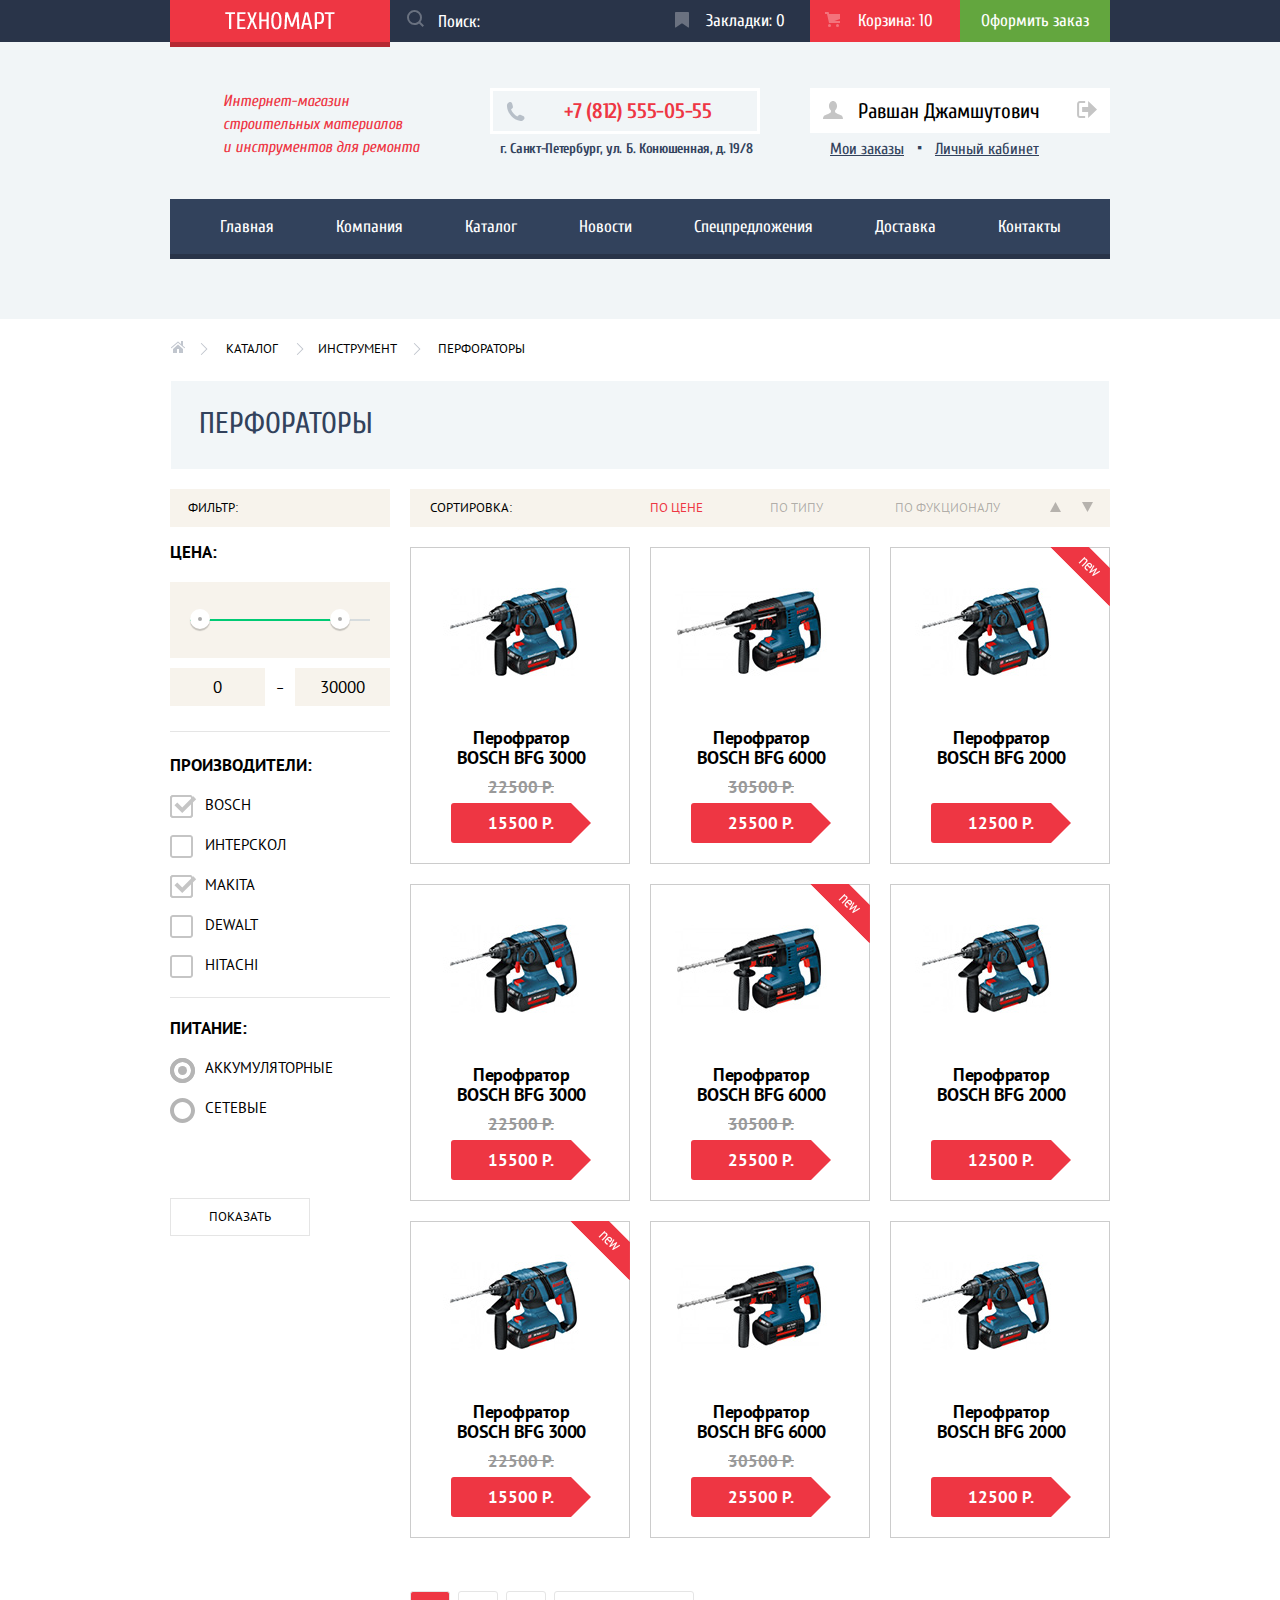
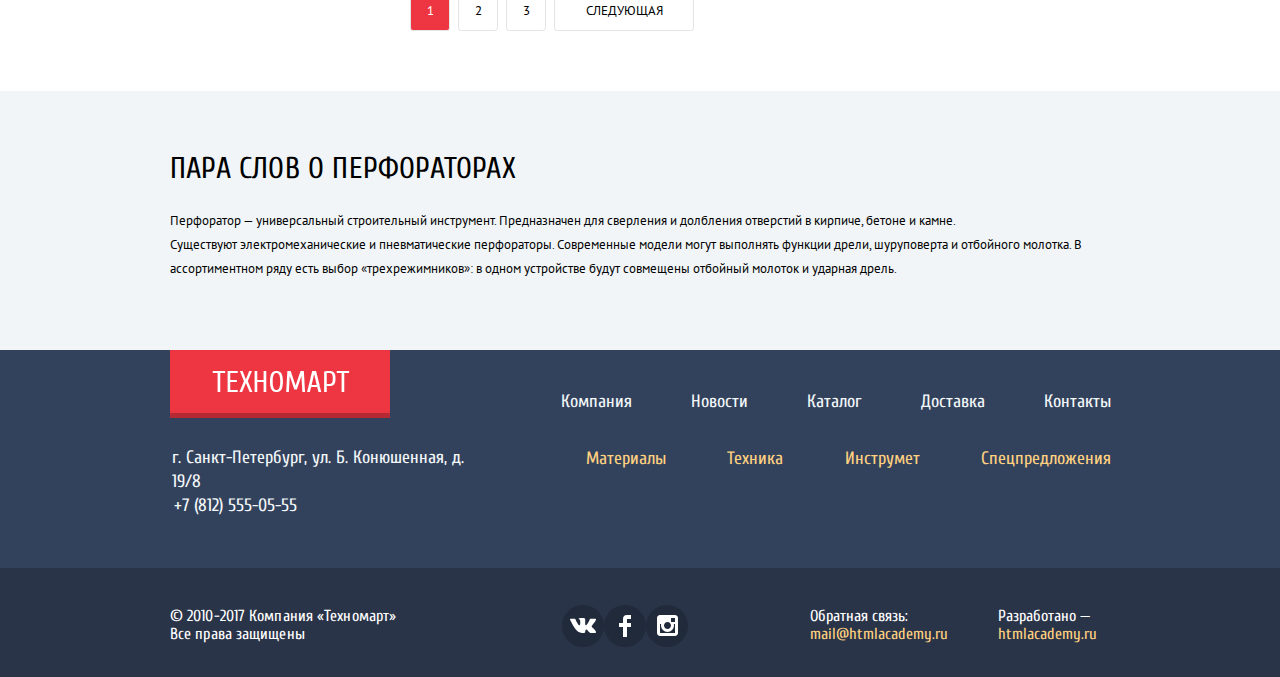
==== commit 6e8755bf: "Исправление ошибок. Защита" ====
--- a/tool.html
+++ b/tool.html
@@ -30,7 +30,7 @@
 
           <div class="header-wrapper-middle">
             <div class="inner-header-middle">
-            <p class="inner-header-title"><span class="visually-hidden">«ТЕХНОМАРТ»</span>Интернет-магазин строительных материалов и инструментов для ремонта</p>
+            <p class="inner-header-title"><span class="visually-hidden">«ТЕХНОМАРТ»</span>Интернет-магазин строительных материалов и&nbsp;инструментов для ремонта</p>
 
             <address class="inner-header-contact">
               <p class="header-contact-phone"><a class="header-contact-link" href="tel:+7812550555">+7 (812) 555-05-55</a></p>
--- a/css/style.css
+++ b/css/style.css
@@ -246,7 +246,7 @@
 
 .main-header-title,
 .inner-header-title {
-  width: 196px;
+  width: 200px;
   font-size: 16px;
   line-height: 23px;
   font-style: italic;
@@ -264,7 +264,7 @@
   width: 270px;
   min-height: 45px;
   margin-right: auto;
-  margin-left: 71px;
+  margin-left: 67px;
 }
 
 .header-contact-phone {
@@ -864,7 +864,7 @@
   font-weight: 400;
   text-transform: uppercase;
   color: #000000;
-  margin-bottom: 30px;
+  margin-bottom: 28px;
 }
 
 .content-description-title {
@@ -876,7 +876,7 @@
 .content-description {
   padding: 0;
   padding-top: 45px;
-  padding-bottom: 67px;
+  padding-bottom: 69px;
   background-color: #f1f5f7;
 }
 
@@ -886,19 +886,23 @@
   margin: 0 auto;
 }
 
-.delivery-description-title {
+.delivery-description-title,
+.guarantee-description-title,
+.credit-description-title {
   font-size: 36px;
   line-height: 36px;
   font-weight: 400;
   color: #32425c;
   text-transform: uppercase;
-  padding-top: 5px;
   letter-spacing: 0.3px;
+  margin: 0;
   margin-bottom: 25px;
 }
 
 .header-services-description,
 .delivery-description-text,
+.guarantee-description-text,
+.credit-description-text,
 .content-description-text {
   font-family: PT Sans, Arial, sans-serif;
   font-size: 13px;
@@ -907,8 +911,11 @@
   color: #000000;
 }
 
-.delivery-description-text {
-  margin-top: 0px;
+.delivery-description-text,
+.guarantee-description-text,
+.credit-description-text {
+  margin: 0;
+  margin-bottom: 31px;
 }
 
 .content-description-text {
@@ -921,21 +928,20 @@
   padding: 0;
 }
 
-.services-list {
-  position: absolute;
-  top: 50px;
-  left: 0px;
+.services-list-btn {
+  position: relative;
   width: 240px;
   margin: 0px;
+  margin-right: 80px;
   padding: 0px;
   z-index: 80;
   list-style: none;
 }
 
-.services-list::after {
-  content: "";
-  position: absolute;
-  top: 50%;
+.services-list-btn::after {
+  content: "";
+  position: absolute;
+  top: 100px;
   right: 0px;
   width: 10px;
   height: 272px;
@@ -944,7 +950,7 @@
   background-repeat: no-repeat;
 }
 
-.services-list-link {
+.services-item-link {
   font-size: 21px;
   line-height: 30px;
   font-weight: 700;
@@ -965,14 +971,14 @@
           box-shadow: inset 0 -1px 0 0 #293449;
 }
 
-.services-list-link:hover,
-.services-list-link:focus {
+.services-item-link:hover,
+.services-item-link:focus {
   color: #ffffff;
   background-color: #293449;
 }
 
 
-.services-list-link:active {
+.services-item-link:active {
   color: #32425c;
 
   background-color: #ffffff;
@@ -980,7 +986,7 @@
           box-shadow: inset 0 0 0 0 #293449;
 }
 
-.services-list-link-active {
+.services-item-link-active {
   color: #32425c;
 
   background-color: #ffffff;
@@ -988,20 +994,83 @@
           box-shadow: inset 0 0 0 0 #293449;
 }
 
-.list-delivery-description {
-  position: absolute;
-  top: 10px;
-  left: 320px;
-  height: 240px;
+.list-delivery-description,
+.list-guarantee-description,
+.list-credit-description {
   width: 275px;
+  min-height: 240px;
   z-index: 60;
-  overflow: hidden;
-}
-
-.services-image {
-  position: absolute;
-  right: 0px;
-  top: 77px;
+}
+
+.delivery {
+  position: relative;
+  z-index: 1;
+  width: 275px;
+}
+
+.delivery::after {
+  content: "";
+  position: absolute;
+  z-index: -1;
+  right: -344px;
+  top: -38px;
+  width: 468px;
+  height: 261px;
+  background-image: url("../img/services-delivery.png");
+  background-repeat: no-repeat;
+}
+
+.guarantee {
+  position: relative;
+  z-index: 1;
+  width: 378px;
+}
+
+.guarantee::after {
+  content: "";
+  position: absolute;
+  z-index: -1;
+  right: -344px;
+  top: -38px;
+  width: 389px;
+  height: 283px;
+  background-image: url("../img/services-guarantee.png");
+  background-repeat: no-repeat;
+}
+
+.credit {
+  position: relative;
+  z-index: 1;
+}
+
+.credit::after {
+  content: "";
+  position: absolute;
+  z-index: -1;
+  right: -344px;
+  top: -65px;
+  width: 465px;
+  height: 285px;
+  background-image: url("../img/services-credit.png");
+  background-repeat: no-repeat;
+}
+
+.services-credit-link {
+  display: inline-block;
+  padding-top: 10px;
+  padding-bottom: 10px;
+  padding-right: 41px;
+  padding-left: 41px;
+  font: inherit;
+  font-size: 14px;
+  line-height: 18px;
+  text-align: center;
+  color: #ffffff;
+  vertical-align: middle;
+  text-transform: uppercase;
+  background-color: #ee3643;
+  border: 0;
+  border-radius: 3px;
 }
 
 /*Блок компании и карта*/
@@ -1289,7 +1358,7 @@
   position: absolute;
   content: "";
   top: 3px;
-  left: 32px;
+  left: 30px;
   width: 8px;
   height: 12px;
   background-image: url("../img/icon-right-small.svg");
@@ -1300,7 +1369,7 @@
   position: absolute;
   content: "";
   top: 3px;
-  left: 75px;
+  left: 70px;
   width: 8px;
   height: 12px;
   background-image: url("../img/icon-right-small.svg");
@@ -1311,7 +1380,7 @@
   position: absolute;
   content: "";
   top: 3px;
-  left: 100px;
+  left: 95px;
   width: 8px;
   height: 12px;
   background-image: url("../img/icon-right-small.svg");
@@ -1367,10 +1436,14 @@
   font-weight: 700;
   color: #000000;
   text-transform: uppercase;
-  margin-bottom: 18px;
 }
 
 .price-title {
+  margin-bottom: 15px;
+}
+
+.manufacturers-title {
+  padding-top: 3px;
   margin-bottom: 15px;
 }
 
@@ -1442,7 +1515,7 @@
 }
 
 .slider-line-bage-right {
-  left: 152px;
+  left: 160px;
 }
 
 .filtres-price-slider {
@@ -2091,6 +2164,7 @@
 }
 
 .footer-wrapper-bot {
+  min-height: 109px;
   background-color: #293449;
 }
 
@@ -2487,6 +2561,9 @@
 
 
 .services {
+  min-height: 457px;
+  padding-top: 63px;
+  margin-bottom: 80px;
   background-color: #f4f8f9;
 }
 
@@ -2496,27 +2573,28 @@
   display: -webkit-box;
   display: -ms-flexbox;
   display: flex;
+  flex-direction: row;
   -webkit-box-orient: vertical;
   -webkit-box-direction: normal;
       -ms-flex-direction: column;
           flex-direction: column;
-  padding-top: 65px;
-  margin-bottom: 75px;
 }
 
 
 
 .header-services {
   width: 400px;
+  margin-bottom: 50px;
+  padding-top: 5px;
 }
 
 .services-block {
-  min-height: 340px;
-  display: -webkit-box;
-  display: -ms-flexbox;
-  display: flex;
-  position: relative;
+  display: -webkit-box;
+  display: -ms-flexbox;
+  display: flex;
+  flex-direction: row;
   margin-top: 5px;
+
 }
 
 .modal-map {
@@ -2721,17 +2799,6 @@
   margin-left: 20px;
 }
 
-@-webkit-keyframes zoom-in {
-  from {
-    opacity: 0;
-    -webkit-transform: scale3d(0.3, 0.3, 0.3);
-            transform: scale3d(0.3, 0.3, 0.3);
-  }
-  50% {
-    opacity: 1;
-  }
-}
-
 @keyframes zoom-in {
   from {
     opacity: 0;
@@ -2743,11 +2810,12 @@
   }
 }
 
-@-webkit-keyframes shake {
+
+
+@keyframes shake {
   0%,
   100% {
-    -webkit-transform: translateX(0);
-            transform: translateX(0);
+    transform: translate(-50%, -50%);
   }
 
   10%,
@@ -2755,53 +2823,27 @@
   50%,
   70%,
   90% {
-    -webkit-transform: translateX(-10px);
-            transform: translateX(-10px);
+    transform: translate(-51%, -50%);
   }
 
   20%,
   40%,
   60%,
   80% {
-    -webkit-transform: translateX(10px);
-            transform: translateX(10px);
-  }
-}
-
-@keyframes shake {
-  0%,
-  100% {
-    -webkit-transform: translateX(0);
-            transform: translateX(0);
-  }
-
-  10%,
-  30%,
-  50%,
-  70%,
-  90% {
-    -webkit-transform: translateX(-10px);
-            transform: translateX(-10px);
-  }
-
-  20%,
-  40%,
-  60%,
-  80% {
-    -webkit-transform: translateX(10px);
-            transform: translateX(10px);
+    transform: translate(-49%, -50%);
   }
 }
 
 .modal {
   position: fixed;
-  top: 150px;
-  left: 35%;
+  top: 50%;
+  left: 50%;
   display: none;
   color: #000000;
   background-color: #ffffff;
   -webkit-box-shadow: 0 10px 30px 0 rgba(0, 0, 0, 0.7);
           box-shadow: 0 10px 30px 0 rgba(0, 0, 0, 0.7);
+  transform: translate(-50%, -50%);
   z-index: 100;
 }
 
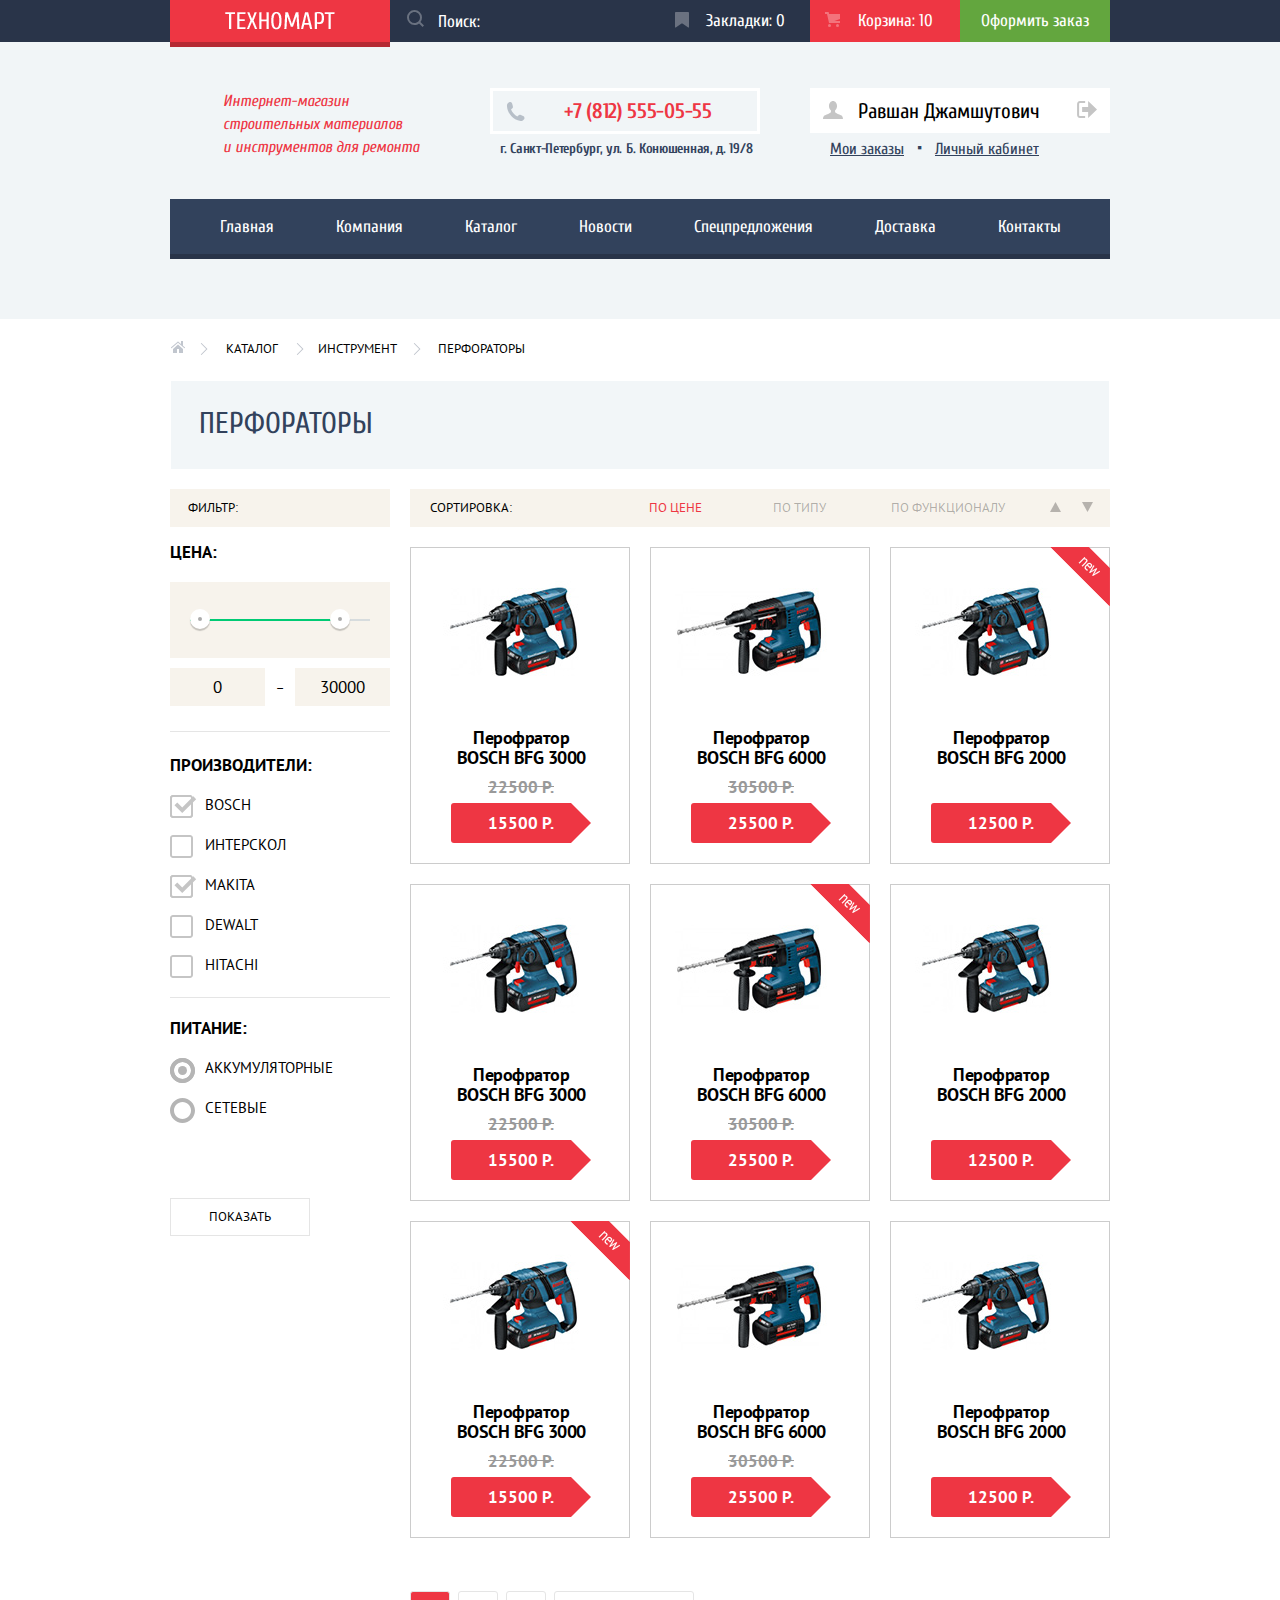
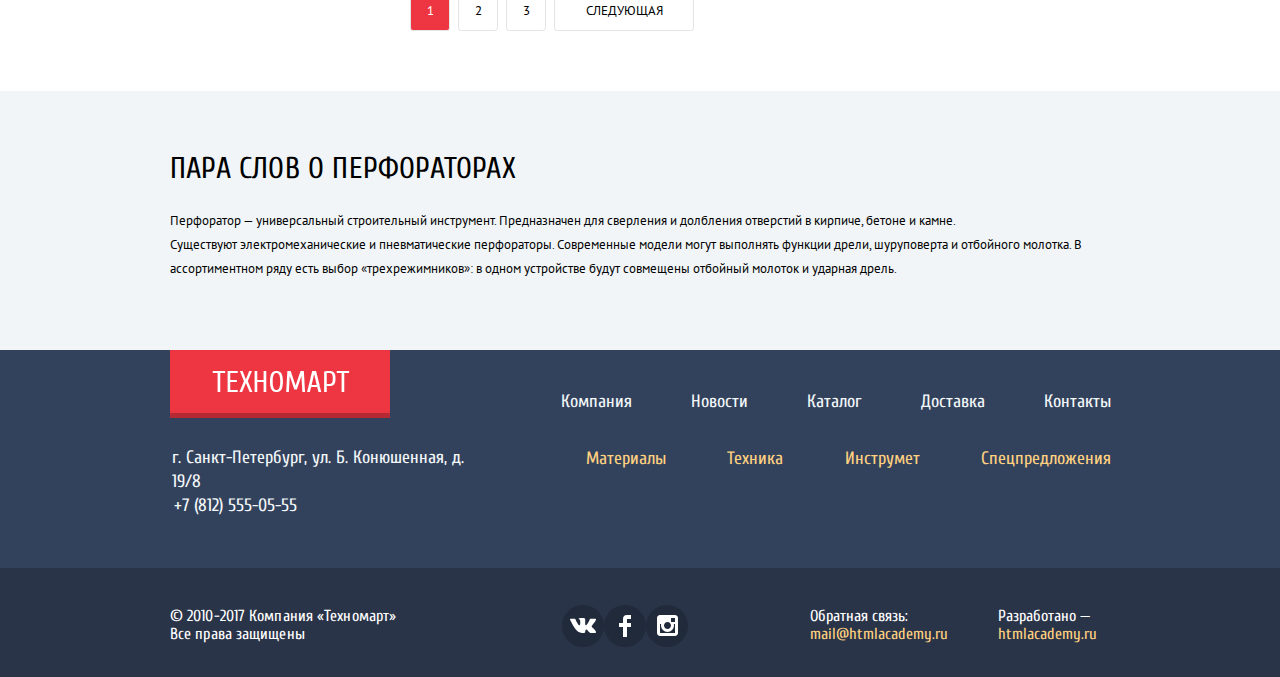
==== commit 7c45fae5: "Исправление ошибок. Защита" ====
--- a/tool.html
+++ b/tool.html
@@ -153,7 +153,7 @@
                   <ul class="content-sorting-list">
                     <li class="sorting-item sorting-item-price"><a class="sorting-list-button sorting-list-button-active" href="price.html">ПО ЦЕНЕ</a></li>
                     <li class="sorting-item sorting-item-type"><a class="sorting-list-button" href="type.html">ПО ТИПУ</a></li>
-                    <li class="sorting-item sorting-item-functional"><a class="sorting-list-button" href="functional.html">ПО ФУКЦИОНАЛУ</a></li>
+                    <li class="sorting-item sorting-item-functional"><a class="sorting-list-button" href="functional.html">ПО ФУНКЦИОНАЛУ</a></li>
                     <li class="sorting-item sorting-item-up"><a class="sorting-list-button sorting-list-button-up sorting-list-button-up-active" href="up.html"><span class="visually-hidden">С верху</span></a></li>
                     <li class="sorting-item sorting-item-down"><a class="sorting-list-button sorting-list-button-down" href="down.html"><span class="visually-hidden">С низу</span></a></li>
                   </ul>
--- a/css/style.css
+++ b/css/style.css
@@ -744,9 +744,7 @@
   margin: 0;
 
   list-style: none;
-  -webkit-box-pack: justify;
-      -ms-flex-pack: justify;
-          justify-content: space-between;
+  justify-content: flex-start;
 }
 
 .popular-list {
@@ -754,17 +752,11 @@
   display: -webkit-box;
   display: -ms-flexbox;
   display: flex;
-  -webkit-box-orient: horizontal;
-  -webkit-box-direction: normal;
-      -ms-flex-direction: row;
-          flex-direction: row;
-  padding: 0;
-  margin: 0;
-  -ms-flex-wrap: wrap;
-      flex-wrap: wrap;
+  padding: 0;
+  margin: 0;
   list-style: none;
-  -ms-flex-pack: distribute;
-      justify-content: space-around;
+  justify-content: flex-start;
+  flex-wrap: wrap;
 }
 
 .card-actions {
@@ -830,7 +822,7 @@
   text-align: center;
 }
 
-.popular-list-item:last-child {
+.popular-list-item:nth-child(4n) {
   margin-right: 0;
 }
 
@@ -1674,20 +1666,62 @@
   text-transform: uppercase;
 }
 
-.sorting-item-type {
-  margin-left: 12px;
-}
-
-.sorting-item-functional {
-  margin-left: 17px;
-}
+.wrapper-sorting-tool {
+  width: 700px;
+  margin-left: 20px;
+  display: -webkit-box;
+  display: -ms-flexbox;
+  display: flex;
+  -webkit-box-orient: vertical;
+  -webkit-box-direction: normal;
+      -ms-flex-direction: column;
+          flex-direction: column;
+}
+
+.content-sorting {
+  width: 700px;
+  min-height: 38px;
+  display: -webkit-box;
+  display: -ms-flexbox;
+  display: flex;
+  -webkit-box-orient: horizontal;
+  -webkit-box-direction: normal;
+      -ms-flex-direction: row;
+          flex-direction: row;
+  -webkit-box-pack: justify;
+      -ms-flex-pack: justify;
+          justify-content: space-between;
+}
+
+.content-sorting-list {
+  width: 460px;
+  margin: 0;
+  padding: 0;
+  padding-top: 10px;
+  display: -webkit-box;
+  display: -ms-flexbox;
+  display: flex;
+  padding-right: 60px;
+  justify-content: flex-start;
+  flex-wrap: wrap;
+}
+
+.sorting-item:nth-child(1) .sorting-list-button {
+  margin-right: 71px;
+}
+
+.sorting-item:nth-child(2) .sorting-list-button {
+  margin-right: 65px;
+}
+
 
 .sorting-list-button-up {
   position: absolute;
   content: "";
   top: 13px;
   right: 49px;
-
+  margin: 0;
+  padding: 0;
   width: 11px;
   height: 10px;
 
@@ -1700,7 +1734,8 @@
   position: absolute;
   top: 13px;
   right: 17px;
-
+  margin: 0;
+  padding: 0;
   width: 11px;
   height: 10px;
 
@@ -1725,6 +1760,7 @@
 }
 
 .content-sorting-title {
+  width: 252px;
   margin-top: 10px;
   margin-bottom: 10px;
   padding-left: 20px;
@@ -2307,52 +2343,7 @@
           flex-direction: column;
 }
 
-.wrapper-sorting-tool {
-  width: 700px;
-  margin-left: 20px;
-  display: -webkit-box;
-  display: -ms-flexbox;
-  display: flex;
-  -webkit-box-orient: vertical;
-  -webkit-box-direction: normal;
-      -ms-flex-direction: column;
-          flex-direction: column;
-}
-
-.content-sorting {
-  width: 700px;
-  min-height: 38px;
-  display: -webkit-box;
-  display: -ms-flexbox;
-  display: flex;
-  -webkit-box-orient: horizontal;
-  -webkit-box-direction: normal;
-      -ms-flex-direction: row;
-          flex-direction: row;
-  -webkit-box-pack: justify;
-      -ms-flex-pack: justify;
-          justify-content: space-between;
-}
-
-.content-sorting-list {
-  width: 460px;
-  margin: 0;
-  padding: 0;
-  padding-top: 10px;
-
-  display: -webkit-box;
-
-  display: -ms-flexbox;
-
-  display: flex;
-  -webkit-box-orient: horizontal;
-  -webkit-box-direction: normal;
-      -ms-flex-direction: row;
-          flex-direction: row;
-  -webkit-box-pack: justify;
-      -ms-flex-pack: justify;
-          justify-content: space-between;
-}
+
 
 .filters-price,
 .filters-manufacturers,
@@ -2519,11 +2510,8 @@
   display: -webkit-box;
   display: -ms-flexbox;
   display: flex;
-  -ms-flex-wrap: wrap;
-      flex-wrap: wrap;
-  -webkit-box-pack: justify;
-      -ms-flex-pack: justify;
-          justify-content: space-between;
+  flex-wrap: wrap;
+  justify-content: flex-start;
 }
 
 .brands-list-logo {
@@ -2531,12 +2519,17 @@
   height: 143px;
   border: 1px solid #eaeaea;
   margin-bottom: 20px;
+  margin-right: 20px;
   display: -webkit-box;
   display: -ms-flexbox;
   display: flex;
   -webkit-box-pack: center;
       -ms-flex-pack: center;
           justify-content: center;
+}
+
+.brands-list-logo:nth-child(4n) {
+  margin-right: 0;
 }
 
 .list-logo-link {
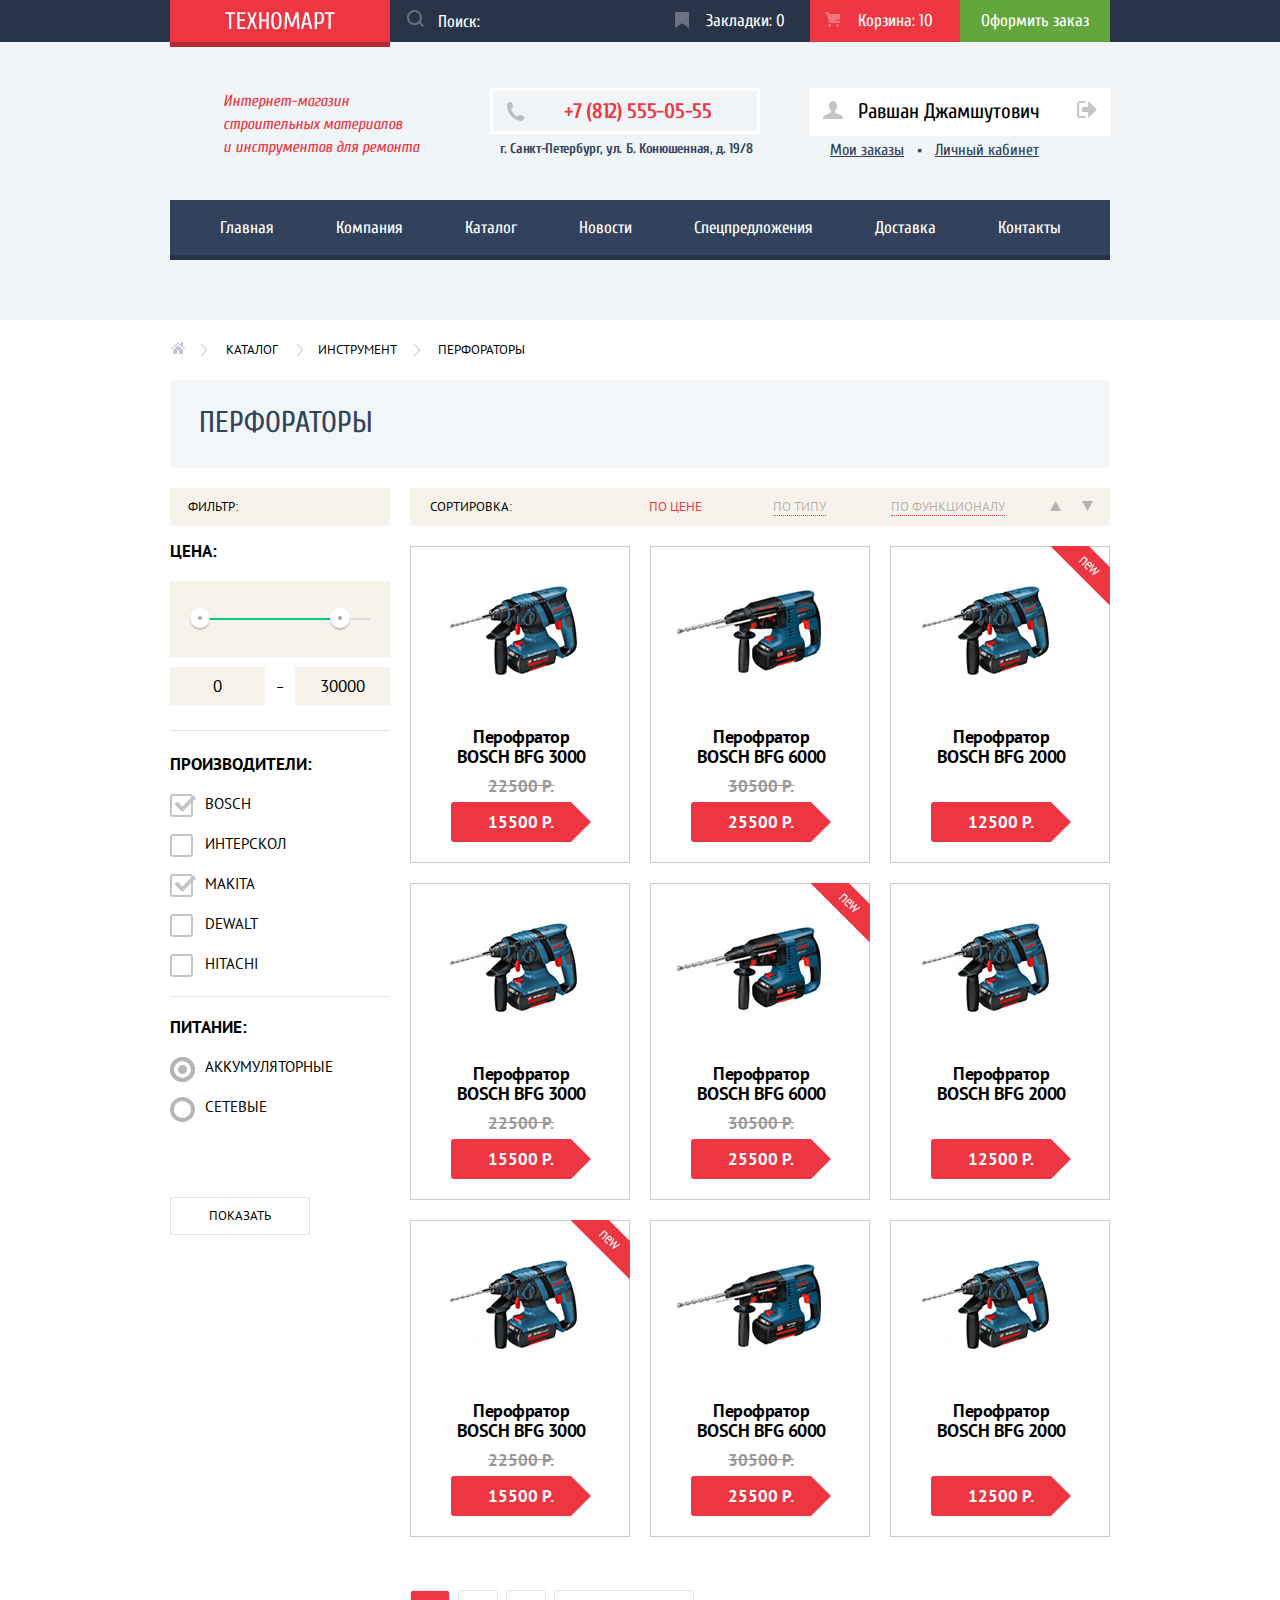
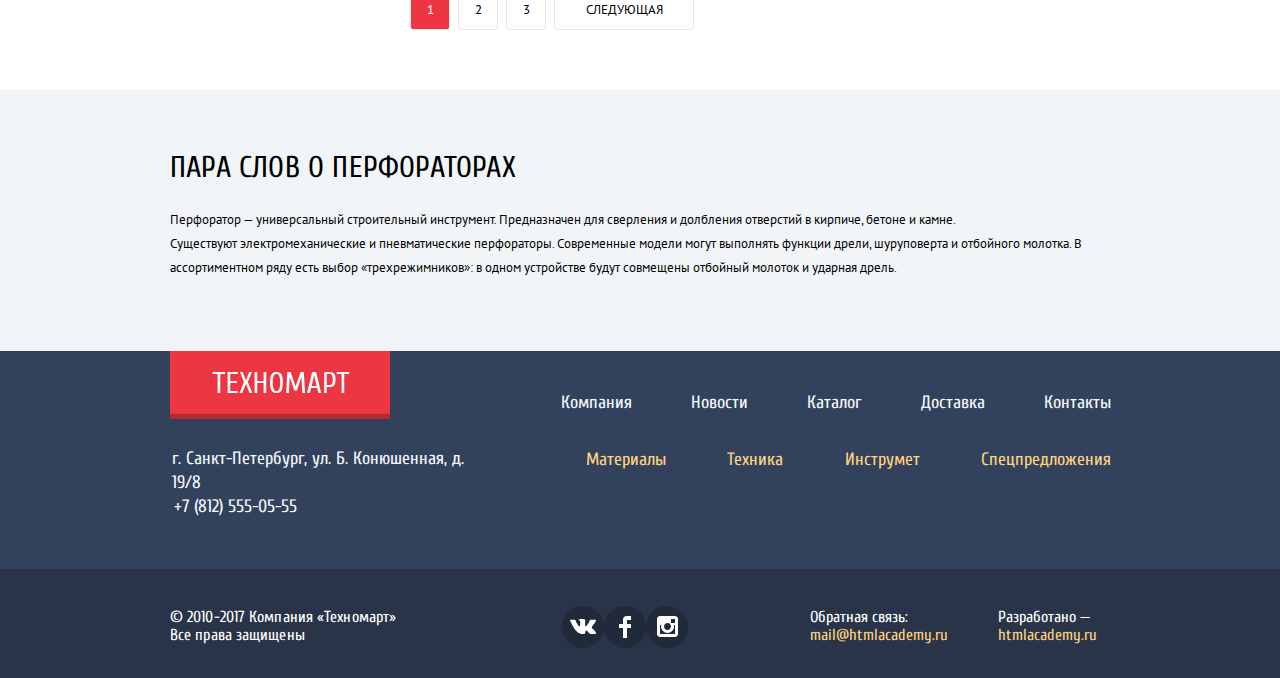
==== commit bfeaee96: "Правки после проверки №2" ====
--- a/tool.html
+++ b/tool.html
@@ -1,428 +1,392 @@
 <!DOCTYPE html>
 <html lang="ru">
-    <head>
-        <meta charset="utf-8">
-        <title>HTML Academy: Техномарт Каталог</title>
-        <link href="css/normalize.css" rel="stylesheet">
-        <link href="css/style.css" rel="stylesheet">
-    </head>
-    <body>
-        <header class="inner-header"> <!--Шапка сайта-->
-          <div class="header-wrapper">
-            <div class="inner-header-top">
-              <a class="inner-header-logo logo" href="index.html"><img class="logo-img" src="img/logo.png" width="110" height="18" alt="Логотип магазина «ТЕХНОМАРТ»"></a>
-
-              <form class="main-header-search">
-                <input class="header-search-input" id="header-search" type="text" name="search" placeholder="Поиск:">
-                <label class="header-search-label" for="header-search">
-                  <svg xmlns="http://www.w3.org/2000/svg" class="header-search-icon" width="17" height="17" viewBox="0 0 17 17">
-                    <path d="M17 15.586l-3.542-3.542A7.465 7.465 0 0 0 15 7.5 7.5 7.5 0 1 0 7.5 15c1.71 0 3.282-.579 4.544-1.542L15.586 17 17 15.586zM2 7.5C2 4.467 4.467 2 7.5 2 10.532 2 13 4.467 13 7.5c0 3.032-2.468 5.5-5.5 5.5A5.506 5.506 0 0 1 2 7.5z"/></svg>
-                </label>
-              </form>
-
-              <ul class="inner-header-list cart-block">
-                <li class="inner-header-item"><a class="inner-header-link inner-header-bookmarks" href="bookmarks.html">Закладки: 0</a></li>
-                <li class="inner-header-item"><a class="inner-header-link inner-header-cart inner-header-cart-active" href="cart.html">Корзина: 10</a></li>
-                <li class="inner-header-item inner-header-item-checkout"><a class="inner-header-link inner-header-checkout" href="checkout.html">Оформить заказ</a></li>
-              </ul>
-            </div>
+  <head>
+    <meta charset="utf-8">
+    <title>HTML Academy: Техномарт Каталог</title>
+    <link href="css/normalize.css" rel="stylesheet">
+    <link href="css/style.min.css" rel="stylesheet">
+  </head>
+  <body>
+    <header class="inner-header">
+      <div class="header-wrapper">
+        <div class="inner-header-top">
+          <a class="inner-header-logo logo" href="index.html"><img class="logo-img" src="img/logo.png" width="110" height="18" alt="Логотип магазина «ТЕХНОМАРТ»"></a>
+          <form class="main-header-search">
+            <input class="header-search-input" id="header-search" type="text" name="search" placeholder="Поиск:">
+            <label class="header-search-label" for="header-search">
+              <svg xmlns="http://www.w3.org/2000/svg" class="header-search-icon" width="17" height="17" viewBox="0 0 17 17">
+                <path d="M17 15.586l-3.542-3.542A7.465 7.465 0 0 0 15 7.5 7.5 7.5 0 1 0 7.5 15c1.71 0 3.282-.579 4.544-1.542L15.586 17 17 15.586zM2 7.5C2 4.467 4.467 2 7.5 2 10.532 2 13 4.467 13 7.5c0 3.032-2.468 5.5-5.5 5.5A5.506 5.506 0 0 1 2 7.5z"/>
+              </svg>
+            </label>
+          </form>
+          <ul class="inner-header-list cart-block">
+            <li class="inner-header-item"><a class="inner-header-link inner-header-bookmarks" href="bookmarks.html">Закладки: 0</a></li>
+            <li class="inner-header-item"><a class="inner-header-link inner-header-cart inner-header-cart-active" href="cart.html">Корзина: 10</a></li>
+            <li class="inner-header-item inner-header-item-checkout"><a class="inner-header-link inner-header-checkout" href="checkout.html">Оформить заказ</a></li>
+          </ul>
+        </div>
+      </div>
+      <div class="header-wrapper-middle">
+        <div class="inner-header-middle">
+          <p class="inner-header-title"><span class="visually-hidden">«ТЕХНОМАРТ»</span>Интернет-магазин строительных материалов и&nbsp;инструментов для ремонта</p>
+          <address class="inner-header-contact">
+            <p class="header-contact-phone"><a class="header-contact-link" href="tel:+7812550555">+7 (812) 555-05-55</a></p>
+            <p class="header-contact-address">г. Санкт-Петербург, ул. Б. Конюшенная, д. 19/8</p>
+          </address>
+          <ul class="inner-header-user">
+            <li class="header-user-list logged"><a class="header-user-link logged-link" href="logged.html">Равшан Джамшутович</a><a class="logout-link" href="logout.html">Выход</a></li>
+            <li class="header-user-list orders"><a class="header-user-link orders-link" href="orders.html">Мои заказы</a></li>
+            <li class="header-user-list separator">•</li>
+            <li class="header-user-list cabinet"><a class="header-user-link cabinet-link" href="cabinet.html">Личный кабинет</a></li>
+          </ul>
+        </div>
+        <nav class="inner-header-navigation">
+          <ul class="header-navigation-list">
+            <li class="header-navigation-item"><a class="header-navigation-link" href="index.html">Главная</a></li>
+            <li class="header-navigation-item"><a class="header-navigation-link" href="company.html">Компания</a></li>
+            <li class="header-navigation-item"><a class="header-navigation-link" href="catalog.html">Каталог</a></li>
+            <li class="header-navigation-item"><a class="header-navigation-link" href="news.html">Новости</a></li>
+            <li class="header-navigation-item"><a class="header-navigation-link" href="specialoffers.html">Спецпредложения</a></li>
+            <li class="header-navigation-item"><a class="header-navigation-link" href="delivery.html">Доставка</a></li>
+            <li class="header-navigation-item"><a class="header-navigation-link" href="contact.html">Контакты</a></li>
+          </ul>
+        </nav>
+      </div>
+    </header>
+    <main class="inner-content container">
+      <div class="breadcrumbs-wrapper">
+        <ul class="content-breadcrumbs-list">
+          <li class="content-breadcrumbs-item"><a class="content-breadcrumbs-link content-breadcrumbs-home" href="index.html"><img src="img/icon-home.svg" width="15" height="12" alt="На главную"><span class="visually-hidden">На галвную</span></a></li>
+          <li class="content-breadcrumbs-item"><a class="content-breadcrumbs-link content-breadcrumbs-catalog" href="ctalog.html">Каталог</a></li>
+          <li class="content-breadcrumbs-item"><a class="content-breadcrumbs-link content-breadcrumbs-tool" href="tool.html">Инструмент</a></li>
+          <li class="content-breadcrumbs-item breadcrumbs-current">Перфораторы</li>
+        </ul>
+      </div>
+      <h1 class="inner-content-title">Перфораторы</h1>
+      <div class="wrapper-filters-tool">
+        <div class="wrapper-filters">
+          <section class="content-filters">
+            <h2 class="visually-hidden">Фильтр товаров</h2>
+            <h2 class="content-filters-title">ФИЛЬТР:</h2>
+            <form class="content-filters-form" method="get" action="https://echo.htmlacademy.ru">
+              <fieldset class="filters-price">
+                <legend class="price-title">Цена:</legend>
+                <div class="filtres-price-slider">
+                  <span class="visually-hidden">Ползунок для выбора диапозона цены</span>
+                  <div class="price-slider-line">
+                    <span class="visually-hidden">Линия ползунка</span>
+                    <div class="slider-line-active"></div>
+                  </div>
+                  <div class="slider-line-badge slider-line-bage-left">
+                    <span class="visually-hidden">Левый ползунок</span>
+                  </div>
+                  <div class="slider-line-badge slider-line-bage-right">
+                    <span class="visually-hidden">Правый ползунок</span>
+                  </div>
+                </div>
+                <div class="filtres-price-cost">
+                  <label class="visually-hidden" for="costmin">от</label>
+                  <input class="price-cost-min" id="costmin" value="0">
+                  <label class="price-cost-separator">—</label>
+                  <input class="price-cost-max" id="costmax" value="30000">
+                </div>
+              </fieldset>
+              <fieldset class="filters-manufacturers">
+                <legend class="manufacturers-title">Производители:</legend>
+                <ul class="filters-manufactures-list">
+                  <li class="manufactures-list-option">
+                    <input class="visually-hidden manufactures-input manufactures-input-checkbox" type="checkbox" name="bosch" id="bosch" checked>
+                    <label for="bosch" class="manufactures-label">Bosch</label>
+                  </li>
+                  <li class="manufactures-list-option">
+                    <input class="visually-hidden manufactures-input manufactures-input-checkbox" type="checkbox" name="interskol" id="interskol">
+                    <label for="interskol" class="manufactures-label">Интерскол</label>
+                  </li>
+                  <li class="manufactures-list-option">
+                    <input class="visually-hidden manufactures-input manufactures-input-checkbox" type="checkbox" name="makita" id="makita" checked>
+                    <label for="makita" class="manufactures-label">Makita</label>
+                  </li>
+                  <li class="manufactures-list-option">
+                    <input class="visually-hidden manufactures-input manufactures-input-checkbox" type="checkbox" name="dewalt" id="dewalt">
+                    <label for="dewalt" class="manufactures-label">DeWalt</label>
+                  </li>
+                  <li class="manufactures-list-option">
+                    <input class="visually-hidden manufactures-input manufactures-input-checkbox" type="checkbox" name="hitachi" id="hitachi">
+                    <label for="hitachi" class="manufactures-label">Hitachi</label>
+                  </li>
+                </ul>
+              </fieldset>
+              <fieldset class="filters-power">
+                <legend class="power-title">Питание:</legend>
+                <ul class="filtres-power-list">
+                  <li class="power-list-option">
+                    <input class="visually-hidden power-input power-input-radio" type="radio" name="battery" value="battery" id="battery" checked>
+                    <label for="battery" class="power-label">Аккумуляторные</label>
+                  </li>
+                  <li class="power-list-option">
+                    <input class="visually-hidden power-input power-input-radio" type="radio" name="battery" value="mains-battery" id="mains-battery">
+                    <label for="mains-battery" class="power-label">Сетевые</label>
+                  </li>
+                </ul>
+              </fieldset>
+              <button class="filters-form-button" type="submit" tabindex="0">Показать</button>
+            </form>
+          </section>
+        </div>
+        <div class="wrapper-sorting-tool">
+          <section class="content-sorting">
+            <h2 class="content-sorting-title">Сортировка:</h2>
+            <ul class="content-sorting-list">
+              <li class="sorting-item sorting-item-price"><a class="sorting-list-button sorting-list-button-active" href="price.html">ПО ЦЕНЕ</a></li>
+              <li class="sorting-item sorting-item-type"><a class="sorting-list-button sorting-list-type" href="type.html">ПО ТИПУ</a></li>
+              <li class="sorting-item sorting-item-functional"><a class="sorting-list-button sorting-list-functional" href="functional.html">ПО ФУНКЦИОНАЛУ</a></li>
+              <li class="sorting-item sorting-item-up"><a class="sorting-list-button sorting-list-button-up sorting-list-button-up-active" href="up.html"><span class="visually-hidden">С верху</span></a></li>
+              <li class="sorting-item sorting-item-down"><a class="sorting-list-button sorting-list-button-down" href="down.html"><span class="visually-hidden">С низу</span></a></li>
+            </ul>
+          </section>
+          <section class="content-tool">
+            <h2 class="visually-hidden">Список инструментов</h2>
+            <ul class="content-tool-list">
+              <li class="tool-list-item">
+                <article class="card">
+                  <div class="card-actions">
+                    <a class="card-price-button card-price-buy" href="cart.html">Купить</a>
+                    <a class="card-price-button card-price-inbookmarks" href="bookmarks.hrml">В закладки</a>
+                  </div>
+                  <img class="image-tool" src="img/bfg3000.jpg" width="218" height="170" alt="Перфоратор BOSCH BFG 3000">
+                  <h3 class="card-title">
+                    Перофратор BOSCH
+                    BFG 3000
+                  </h3>
+                  <del class="card-price-old">22500 Р.</del>
+                  <p class="card-price" >15500 Р.</p>
+                </article>
+              </li>
+              <li class="tool-list-item">
+                <article class="card">
+                  <div class="card-actions">
+                    <a class="card-price-button card-price-buy" href="cart.html">Купить</a>
+                    <a class="card-price-button card-price-inbookmarks" href="bookmarks.hrml">В закладки</a>
+                  </div>
+                  <img class="image-tool" src="img/bfg6000.jpg" width="218" height="170" alt="Перфоратор BOSCH BFG 6000">
+                  <h3 class="card-title">
+                    Перофратор BOSCH
+                    BFG 6000
+                  </h3>
+                  <del class="card-price-old">30500 Р.</del>
+                  <p class="card-price">25500 Р.</p>
+                </article>
+              </li>
+              <li class="tool-list-item">
+                <article class="card">
+                  <div class="flag flag-new">Новинка</div>
+                  <div class="card-actions">
+                    <a class="card-price-button card-price-buy" href="cart.html">Купить</a>
+                    <a class="card-price-button card-price-inbookmarks" href="bookmarks.hrml">В закладки</a>
+                  </div>
+                  <img class="image-tool" src="img/bfg2000.jpg" width="218" height="170" alt="Перфоратор BOSCH BFG 2000">
+                  <h3 class="card-title">
+                    Перофратор BOSCH
+                    BFG 2000
+                  </h3>
+                  <del class="card-price-old"></del>
+                  <p class="card-price">12500 Р.</p>
+                </article>
+              </li>
+              <li class="tool-list-item">
+                <article class="card">
+                  <div class="card-actions">
+                    <a class="card-price-button card-price-buy" href="cart.html">Купить</a>
+                    <a class="card-price-button card-price-inbookmarks" href="bookmarks.hrml">В закладки</a>
+                  </div>
+                  <img class="image-tool" src="img/bfg3000.jpg" width="218" height="170" alt="Перфоратор BOSCH BFG 3000">
+                  <h3 class="card-title">
+                    Перофратор BOSCH
+                    BFG 3000
+                  </h3>
+                  <del class="card-price-old">22500 Р.</del>
+                  <p class="card-price" >15500 Р.</p>
+                </article>
+              </li>
+              <li class="tool-list-item">
+                <article class="card">
+                  <div class="flag flag-new">Новинка</div>
+                  <div class="card-actions">
+                    <a class="card-price-button card-price-buy" href="cart.html">Купить</a>
+                    <a class="card-price-button card-price-inbookmarks" href="bookmarks.hrml">В закладки</a>
+                  </div>
+                  <img class="image-tool" src="img/bfg6000.jpg" width="218" height="170" alt="Перфоратор BOSCH BFG 6000">
+                  <h3 class="card-title">
+                    Перофратор BOSCH
+                    BFG 6000
+                  </h3>
+                  <del class="card-price-old">30500 Р.</del>
+                  <p class="card-price">25500 Р.</p>
+                </article>
+              </li>
+              <li class="tool-list-item">
+                <article class="card">
+                  <div class="card-actions">
+                    <a class="card-price-button card-price-buy" href="cart.html">Купить</a>
+                    <a class="card-price-button card-price-inbookmarks" href="bookmarks.hrml">В закладки</a>
+                  </div>
+                  <img class="image-tool" src="img/bfg2000.jpg" width="218" height="170" alt="Перфоратор BOSCH BFG 2000">
+                  <h3 class="card-title">
+                    Перофратор BOSCH
+                    BFG 2000
+                  </h3>
+                  <del class="card-price-old"></del>
+                  <p class="card-price">12500 Р.</p>
+                </article>
+              </li>
+              <li class="tool-list-item">
+                <article class="card">
+                  <div class="flag flag-new">Новинка</div>
+                  <div class="card-actions">
+                    <a class="card-price-button card-price-buy" href="cart.html">Купить</a>
+                    <a class="card-price-button card-price-inbookmarks" href="bookmarks.hrml">В закладки</a>
+                  </div>
+                  <img class="image-tool" src="img/bfg3000.jpg" width="218" height="170" alt="Перфоратор BOSCH BFG 3000">
+                  <h3 class="card-title">
+                    Перофратор BOSCH
+                    BFG 3000
+                  </h3>
+                  <del class="card-price-old">22500 Р.</del>
+                  <p class="card-price" >15500 Р.</p>
+                </article>
+              </li>
+              <li class="tool-list-item">
+                <article class="card">
+                  <div class="card-actions">
+                    <a class="card-price-button card-price-buy" href="cart.html">Купить</a>
+                    <a class="card-price-button card-price-inbookmarks" href="bookmarks.hrml">В закладки</a>
+                  </div>
+                  <img class="image-tool" src="img/bfg6000.jpg" width="218" height="170" alt="Перфоратор BOSCH BFG 6000">
+                  <h3 class="card-title">
+                    Перофратор BOSCH
+                    BFG 6000
+                  </h3>
+                  <del class="card-price-old">30500 Р.</del>
+                  <p class="card-price">25500 Р.</p>
+                </article>
+              </li>
+              <li class="tool-list-item">
+                <article class="card">
+                  <div class="card-actions">
+                    <a class="card-price-button card-price-buy" href="cart.html">Купить</a>
+                    <a class="card-price-button card-price-inbookmarks" href="bookmarks.hrml">В закладки</a>
+                  </div>
+                  <img class="image-tool" src="img/bfg2000.jpg" width="218" height="170" alt="Перфоратор BOSCH BFG 2000">
+                  <h3 class="card-title">
+                    Перофратор BOSCH
+                    BFG 2000
+                  </h3>
+                  <del class="card-price-old"></del>
+                  <p class="card-price">12500 Р.</p>
+                </article>
+              </li>
+            </ul>
+          </section>
+          <div class="content-pages">
+            <ul class="content-pages-list">
+              <li class="pages-item"><a class="pages-list-link pages-link-first pages-list-link-current" href="first-pages.html">1</a></li>
+              <li class="pages-item"><a class="pages-list-link pages-link-second" href="second-pages.html">2</a></li>
+              <li class="pages-item"><a class="pages-list-link pages-link-third" href="third.html">3</a></li>
+              <li class="pages-item"><a class="pages-list-link pages-link-next" href="next.html">Следующая</a></li>
+            </ul>
           </div>
-
-          <div class="header-wrapper-middle">
-            <div class="inner-header-middle">
-            <p class="inner-header-title"><span class="visually-hidden">«ТЕХНОМАРТ»</span>Интернет-магазин строительных материалов и&nbsp;инструментов для ремонта</p>
-
-            <address class="inner-header-contact">
-              <p class="header-contact-phone"><a class="header-contact-link" href="tel:+7812550555">+7 (812) 555-05-55</a></p>
-              <p class="header-contact-address">г. Санкт-Петербург, ул. Б. Конюшенная, д. 19/8</p>
+        </div>
+      </div>
+      <section class="content-description">
+        <div class="content-description-wrapper">
+          <h2 class="content-description-title">Пара слов о перфораторах</h2>
+          <div class="content-description-text">
+            <p class="description-text">Перфоратор — универсальный строительный инструмент. Предназначен для сверления и долбления отверстий в кирпиче, бетоне и камне.</p>
+            <p class="description-text">Существуют электромеханические и пневматические перфораторы. Современные модели могут выполнять функции дрели, шуруповерта и отбойного молотка. В ассортиментном ряду есть выбор «трехрежимников»: в одном устройстве будут совмещены отбойный молоток и ударная дрель.</p>
+          </div>
+        </div>
+      </section>
+    </main>
+    <footer class="main-footer">
+      <div class="footer-wrapper">
+        <div class="container-footer-top">
+          <div class="footer-logo-address">
+            <a class="inner-footer-logo logo" href="index.html"><img class="logo-img" src="img/logo-footer.png" width="138" height="21" alt="Логотип магазина «ТЕХНОМАРТ»"></a>
+            <address class="main-footer-address">
+              <p class="footer-address">г. Санкт-Петербург, ул. Б. Конюшенная, д. 19/8</p>
+              <a class="footer-address-link" href="tel:+7812550555">+7 (812) 555-05-55</a>
             </address>
-
-            <ul class="inner-header-user">
-              <li class="header-user-list logged"><a class="header-user-link logged-link" href="logged.html">Равшан Джамшутович</a><a class="logout-link" href="logout.html">Выход</a></li>
-              <li class="header-user-list orders"><a class="header-user-link orders-link" href="orders.html">Мои заказы</a></li>
-              <li class="header-user-list separator">•</li>
-              <li class="header-user-list cabinet"><a class="header-user-link cabinet-link" href="cabinet.html">Личный кабинет</a></li>
-            </ul>
-            </div>
-
-            <nav class="inner-header-navigation">
-              <ul class="header-navigation-list">
-                <li class="header-navigation-item"><a class="header-navigation-link" href="index.html">Главная</a></li>
-                <li class="header-navigation-item"><a class="header-navigation-link" href="company.html">Компания</a></li>
-                <li class="header-navigation-item"><a class="header-navigation-link" href="catalog.html">Каталог</a></li>
-                <li class="header-navigation-item"><a class="header-navigation-link" href="news.html">Новости</a></li>
-                <li class="header-navigation-item"><a class="header-navigation-link" href="specialoffers.html">Спецпредложения</a></li>
-                <li class="header-navigation-item"><a class="header-navigation-link" href="delivery.html">Доставка</a></li>
-                <li class="header-navigation-item"><a class="header-navigation-link" href="contact.html">Контакты</a></li>
-              </ul>
-            </nav>
           </div>
-        </header>
-
-        <main class="inner-content container">
-          <div class="breadcrumbs-wrapper">
-            <ul class="content-breadcrumbs-list">
-              <li class="content-breadcrumbs-item"><a class="content-breadcrumbs-link content-breadcrumbs-home" href="index.html"><img src="img/icon-home.svg" width="15" height="12" alt="На главную"><span class="visually-hidden">На галвную</span></a></li>
-              <li class="content-breadcrumbs-item"><a class="content-breadcrumbs-link content-breadcrumbs-catalog" href="ctalog.html">Каталог</a></li>
-              <li class="content-breadcrumbs-item"><a class="content-breadcrumbs-link content-breadcrumbs-tool" href="tool.html">Инструмент</a></li>
-              <li class="content-breadcrumbs-item breadcrumbs-current">Перфораторы</li>
-            </ul>
+          <nav class="main-navigation-footer">
+            <ul class="navigation-footer-list">
+              <li class="navigation-footer-item"><a class="navigation-footer-link" href="company.html">Компания</a></li>
+              <li class="navigation-footer-item"><a class="navigation-footer-link" href="news.html">Новости</a></li>
+              <li class="navigation-footer-item"><a class="navigation-footer-link" href="tool.html">Каталог</a></li>
+              <li class="navigation-footer-item"><a class="navigation-footer-link" href="delivery.html">Доставка</a></li>
+              <li class="navigation-footer-item"><a class="navigation-footer-link" href="contact.html">Контакты</a></li>
+            </ul>
+            <ul class="navigation-catalog-list">
+              <li class="navigation-catalog-item"><a class="navigation-catalog-link" href="material.html">Материалы</a></li>
+              <li class="navigation-catalog-item"><a class="navigation-catalog-link" href="mechanism.html">Техника</a></li>
+              <li class="navigation-catalog-item"><a class="navigation-catalog-link" href="tool.html">Инструмет</a></li>
+              <li class="navigation-catalog-item"><a class="navigation-catalog-link" href="specialoffers.html">Спецпредложения</a></li>
+            </ul>
+          </nav>
+        </div>
+      </div>
+      <div class="footer-wrapper-bot">
+        <div class="footer-bottom">
+          <p class="main-footer-copyright">	&copy; 2010-2017 Компания «Техномарт»
+            Все права защищены
+          </p>
+          <ul class="footer-social-list">
+            <li class="footer-social-item">
+              <a class="footer-social-link" href="vk.com">
+                <span class="visually-hidden">Вконтакте</span>
+                <svg xmlns="http://www.w3.org/2000/svg" width="26" height="15" viewBox="0 0 26 15">
+                  <path fill="#FFF" d="M16.138 11.51c.956-.309 2.18 2.04 3.483 2.939.978.681 1.727.534 1.727.534l3.473-.05s1.815-.112.957-1.554c-.071-.12-.503-1.069-2.585-3.022-2.177-2.043-1.882-1.712.739-5.244 1.597-2.153 2.236-3.468 2.036-4.028-.192-.539-1.365-.399-1.365-.399L20.69.713c-.381.001-.704.119-.851.515-.003.004-.621 1.666-1.445 3.079-1.741 2.989-2.436 3.148-2.724 2.961-.661-.433-.494-1.737-.494-2.664 0-2.897.432-4.105-.846-4.417-.427-.104-.739-.172-1.828-.182-1.392-.021-2.574 0-3.244.329-.445.223-.786.712-.579.74.26.035.843.16 1.155.586.401.552.389 1.789.389 1.789s.229 3.411-.54 3.834c-.528.29-1.25-.302-2.803-3.016-.793-1.388-1.392-2.922-1.392-2.922s-.116-.285-.326-.441c-.25-.185-.6-.244-.6-.244L.848.684S.29.7.085.946c-.182.218-.015.668-.015.668s2.909 6.881 6.203 10.347c3.02 3.182 6.452 2.971 6.452 2.971h1.555s.469-.054.709-.312c.224-.24.214-.691.214-.691s-.031-2.109.935-2.419z"/>
+                </svg>
+              </a>
+            </li>
+            <li class="footer-social-item">
+              <a class="footer-social-link" href="fb.com">
+                <span  class="visually-hidden">Фейсбук</span>
+                <svg xmlns="http://www.w3.org/2000/svg" width="12" height="22" viewBox="0 0 12 22">
+                  <path fill="#FFF" d="M12 4V0H8a4 4 0 0 0-4 4v4H0v4h4v10h4V12h4V8H8V4h4z"/>
+                </svg>
+              </a>
+            </li>
+            <li class="footer-social-item">
+              <a class="footer-social-link" href="instagram.com">
+                <span class="visually-hidden">Инстаграм</span>
+                <svg xmlns="http://www.w3.org/2000/svg" width="21" height="21" viewBox="0 0 21 21">
+                  <path fill="#FFF" d="M18 0H3C1.35 0 0 1.35 0 3v15c0 1.65 1.35 3 3 3h15c1.65 0 3-1.35 3-3V3c0-1.65-1.35-3-3-3zm-7.5 7c1.93 0 3.5 1.57 3.5 3.5S12.43 14 10.5 14 7 12.43 7 10.5 8.57 7 10.5 7zM18 18H3V9h1.181A6.504 6.504 0 0 0 4 10.5a6.5 6.5 0 1 0 13 0 6.45 6.45 0 0 0-.181-1.5H18v9zm0-11h-4V3h4v4z"/>
+                </svg>
+              </a>
+            </li>
+          </ul>
+          <div class="wrapper-contact-developed">
+            <p class="main-footer-contact">Обратная связь:
+              <a class="footer-contact-link" href="mailto:mail@htmlacademy.ru">mail@htmlacademy.ru</a>
+            </p>
+            <p class="main-footer-developed">Разработано —
+              <a class="footer-developed-link" href="https://htmlacademy.ru/intensive/htmlcss">htmlacademy.ru</a>
+            </p>
           </div>
-
-          <h1 class="inner-content-title">Перфораторы</h1>
-
-          <div class="wrapper-filters-tool">
-            <div class="wrapper-filters">
-              <section class="content-filters"> <!--Блок фильтры-->
-                <h2 class="visually-hidden">Фильтр товаров</h2>
-                <h2 class="content-filters-title">ФИЛЬТР:</h2>
-
-                <form class="content-filters-form" method="get" action="https://echo.htmlacademy.ru">
-                  <fieldset class="filters-price">
-                    <legend class="price-title">Цена:</legend>
-                    <div class="filtres-price-slider"> <!--Ползунок выбора диапазона цены-->
-                      <span class="visually-hidden">Ползунок для выбора диапозона цены</span>
-                      <div class="price-slider-line"> <!--Линия ползунка-->
-                        <span class="visually-hidden">Линия ползунка</span>
-                        <div class="slider-line-active"></div> <!--Линия между ползунками выбранного диапазона-->
-                      </div>
-                      <div class="slider-line-badge slider-line-bage-left">
-                        <span class="visually-hidden">Левый ползунок</span>
-                      </div>
-                        <div class="slider-line-badge slider-line-bage-right">
-                          <span class="visually-hidden">Правый ползунок</span>
-                        </div>
-                    </div>
-
-                    <div class="filtres-price-cost">
-                      <label class="visually-hidden" for="costmin">от</label>
-                      <input class="price-cost-min" id="costmin" value="0">
-                      <label class="price-cost-separator">—</label>
-                      <input class="price-cost-max" id="costmax" value="30000">
-                    </div>
-                  </fieldset>
-
-                  <fieldset class="filters-manufacturers">
-                    <legend class="manufacturers-title">Производители:</legend>
-                    <ul class="filters-manufactures-list">
-                      <li class="manufactures-list-option">
-                        <input class="visually-hidden manufactures-input manufactures-input-checkbox" type="checkbox" name="bosch" id="bosch" checked>
-                        <label for="bosch" class="manufactures-label">Bosch</label>
-                      </li>
-                      <li class="manufactures-list-option">
-                        <input class="visually-hidden manufactures-input manufactures-input-checkbox" type="checkbox" name="interskol" id="interskol">
-                        <label for="interskol" class="manufactures-label">Интерскол</label>
-                      </li>
-                      <li class="manufactures-list-option">
-                        <input class="visually-hidden manufactures-input manufactures-input-checkbox" type="checkbox" name="makita" id="makita" checked>
-                        <label for="makita" class="manufactures-label">Makita</label>
-                      </li>
-                      <li class="manufactures-list-option">
-                        <input class="visually-hidden manufactures-input manufactures-input-checkbox" type="checkbox" name="dewalt" id="dewalt">
-                        <label for="dewalt" class="manufactures-label">DeWalt</label>
-                      </li>
-                      <li class="manufactures-list-option">
-                        <input class="visually-hidden manufactures-input manufactures-input-checkbox" type="checkbox" name="hitachi" id="hitachi">
-                        <label for="hitachi" class="manufactures-label">Hitachi</label>
-                      </li>
-                    </ul>
-                  </fieldset>
-
-                  <fieldset class="filters-power">
-                    <legend class="power-title">Питание:</legend>
-                    <ul class="filtres-power-list">
-                      <li class="power-list-option">
-                        <input class="visually-hidden power-input power-input-radio" type="radio" name="battery" value="battery" id="battery" checked>
-                        <label for="battery" class="power-label">Аккумуляторные</label>
-                      </li>
-                      <li class="power-list-option">
-                        <input class="visually-hidden power-input power-input-radio" type="radio" name="battery" value="mains-battery" id="mains-battery">
-                        <label for="mains-battery" class="power-label">Сетевые</label>
-                      </li>
-                    </ul>
-                  </fieldset>
-                  <button class="filters-form-button" type="submit" tabindex="0">Показать</button>
-                </form>
-              </section>
-            </div>
-
-            <div class="wrapper-sorting-tool">
-              <section class="content-sorting"> <!--Блок сортировка-->
-                <h2 class="content-sorting-title">Сортировка:</h2>
-
-                  <ul class="content-sorting-list">
-                    <li class="sorting-item sorting-item-price"><a class="sorting-list-button sorting-list-button-active" href="price.html">ПО ЦЕНЕ</a></li>
-                    <li class="sorting-item sorting-item-type"><a class="sorting-list-button" href="type.html">ПО ТИПУ</a></li>
-                    <li class="sorting-item sorting-item-functional"><a class="sorting-list-button" href="functional.html">ПО ФУНКЦИОНАЛУ</a></li>
-                    <li class="sorting-item sorting-item-up"><a class="sorting-list-button sorting-list-button-up sorting-list-button-up-active" href="up.html"><span class="visually-hidden">С верху</span></a></li>
-                    <li class="sorting-item sorting-item-down"><a class="sorting-list-button sorting-list-button-down" href="down.html"><span class="visually-hidden">С низу</span></a></li>
-                  </ul>
-              </section>
-
-              <section class="content-tool"> <!--Блок карточек инструментов-->
-                <h2 class="visually-hidden">Список инструментов</h2>
-                <ul class="content-tool-list">
-                  <li class="tool-list-item">
-                    <article class="card">
-                      <div class="card-actions">
-                        <a class="card-price-button card-price-buy" href="cart.html">Купить</a>
-                        <a class="card-price-button card-price-inbookmarks" href="bookmarks.hrml">В закладки</a>
-                      </div>
-
-                      <img class="image-tool" src="img/bfg3000.jpg" width="218" height="170" alt="Перфоратор BOSCH BFG 3000">
-
-                      <h3 class="card-title">
-                        Перофратор BOSCH
-                        BFG 3000
-                      </h3>
-                      <del class="card-price-old">22500 Р.</del>
-                      <p class="card-price" >15500 Р.</p>
-                    </article>
-                  </li>
-
-                  <li class="tool-list-item">
-                    <article class="card">
-                      <div class="card-actions">
-                        <a class="card-price-button card-price-buy" href="cart.html">Купить</a>
-                        <a class="card-price-button card-price-inbookmarks" href="bookmarks.hrml">В закладки</a>
-                      </div>
-
-                      <img class="image-tool" src="img/bfg6000.jpg" width="218" height="170" alt="Перфоратор BOSCH BFG 6000">
-
-                      <h3 class="card-title">
-                        Перофратор BOSCH
-                        BFG 6000
-                      </h3>
-                      <del class="card-price-old">30500 Р.</del>
-                      <p class="card-price">25500 Р.</p>
-                    </article>
-                  </li>
-
-                  <li class="tool-list-item">
-                    <article class="card">
-                      <div class="flag flag-new">Новинка</div>
-                      <div class="card-actions">
-                        <a class="card-price-button card-price-buy" href="cart.html">Купить</a>
-                        <a class="card-price-button card-price-inbookmarks" href="bookmarks.hrml">В закладки</a>
-                      </div>
-
-                      <img class="image-tool" src="img/bfg2000.jpg" width="218" height="170" alt="Перфоратор BOSCH BFG 2000">
-
-                      <h3 class="card-title">
-                        Перофратор BOSCH
-                        BFG 2000
-                      </h3>
-                      <del class="card-price-old"></del>
-                      <p class="card-price">12500 Р.</p>
-                    </article>
-                  </li>
-
-                  <li class="tool-list-item">
-                    <article class="card">
-                      <div class="card-actions">
-                        <a class="card-price-button card-price-buy" href="cart.html">Купить</a>
-                        <a class="card-price-button card-price-inbookmarks" href="bookmarks.hrml">В закладки</a>
-                      </div>
-
-                      <img class="image-tool" src="img/bfg3000.jpg" width="218" height="170" alt="Перфоратор BOSCH BFG 3000">
-
-                      <h3 class="card-title">
-                        Перофратор BOSCH
-                        BFG 3000
-                      </h3>
-                      <del class="card-price-old">22500 Р.</del>
-                      <p class="card-price" >15500 Р.</p>
-                    </article>
-                  </li>
-
-                  <li class="tool-list-item">
-                    <article class="card">
-                      <div class="flag flag-new">Новинка</div>
-                      <div class="card-actions">
-                        <a class="card-price-button card-price-buy" href="cart.html">Купить</a>
-                        <a class="card-price-button card-price-inbookmarks" href="bookmarks.hrml">В закладки</a>
-                      </div>
-
-                      <img class="image-tool" src="img/bfg6000.jpg" width="218" height="170" alt="Перфоратор BOSCH BFG 6000">
-
-                      <h3 class="card-title">
-                        Перофратор BOSCH
-                        BFG 6000
-                      </h3>
-                      <del class="card-price-old">30500 Р.</del>
-                      <p class="card-price">25500 Р.</p>
-                    </article>
-                  </li>
-
-                  <li class="tool-list-item">
-                    <article class="card">
-                      <div class="card-actions">
-                        <a class="card-price-button card-price-buy" href="cart.html">Купить</a>
-                        <a class="card-price-button card-price-inbookmarks" href="bookmarks.hrml">В закладки</a>
-                      </div>
-
-                      <img class="image-tool" src="img/bfg2000.jpg" width="218" height="170" alt="Перфоратор BOSCH BFG 2000">
-
-                      <h3 class="card-title">
-                        Перофратор BOSCH
-                        BFG 2000
-                      </h3>
-                      <del class="card-price-old"></del>
-                      <p class="card-price">12500 Р.</p>
-                    </article>
-                  </li>
-
-                  <li class="tool-list-item">
-                    <article class="card">
-                      <div class="flag flag-new">Новинка</div>
-                      <div class="card-actions">
-                        <a class="card-price-button card-price-buy" href="cart.html">Купить</a>
-                        <a class="card-price-button card-price-inbookmarks" href="bookmarks.hrml">В закладки</a>
-                      </div>
-
-                      <img class="image-tool" src="img/bfg3000.jpg" width="218" height="170" alt="Перфоратор BOSCH BFG 3000">
-
-                      <h3 class="card-title">
-                        Перофратор BOSCH
-                        BFG 3000
-                      </h3>
-                      <del class="card-price-old">22500 Р.</del>
-                      <p class="card-price" >15500 Р.</p>
-                    </article>
-                  </li>
-
-                  <li class="tool-list-item">
-                    <article class="card">
-                      <div class="card-actions">
-                        <a class="card-price-button card-price-buy" href="cart.html">Купить</a>
-                        <a class="card-price-button card-price-inbookmarks" href="bookmarks.hrml">В закладки</a>
-                      </div>
-
-                      <img class="image-tool" src="img/bfg6000.jpg" width="218" height="170" alt="Перфоратор BOSCH BFG 6000">
-
-                      <h3 class="card-title">
-                        Перофратор BOSCH
-                        BFG 6000
-                      </h3>
-                      <del class="card-price-old">30500 Р.</del>
-                      <p class="card-price">25500 Р.</p>
-                    </article>
-                  </li>
-
-                  <li class="tool-list-item">
-                    <article class="card">
-                      <div class="card-actions">
-                        <a class="card-price-button card-price-buy" href="cart.html">Купить</a>
-                        <a class="card-price-button card-price-inbookmarks" href="bookmarks.hrml">В закладки</a>
-                      </div>
-
-                      <img class="image-tool" src="img/bfg2000.jpg" width="218" height="170" alt="Перфоратор BOSCH BFG 2000">
-
-                      <h3 class="card-title">
-                        Перофратор BOSCH
-                        BFG 2000
-                      </h3>
-                      <del class="card-price-old"></del>
-                      <p class="card-price">12500 Р.</p>
-                    </article>
-                  </li>
-                </ul>
-              </section>
-
-              <div class="content-pages"> <!--Блок нумерации страниц-->
-                <ul class="content-pages-list">
-                  <li class="pages-item"><a class="pages-list-link pages-link-first pages-list-link-current" href="first-pages.html">1</a></li>
-                  <li class="pages-item"><a class="pages-list-link pages-link-second" href="second-pages.html">2</a></li>
-                  <li class="pages-item"><a class="pages-list-link pages-link-third" href="third.html">3</a></li>
-                  <li class="pages-item"><a class="pages-list-link pages-link-next" href="next.html">Следующая</a></li>
-                </ul>
-              </div>
-            </div>
-          </div>
-
-          <section class="content-description"> <!--Блок описания типа инструмента-->
-            <div class="content-description-wrapper">
-              <h2 class="content-description-title">Пара слов о перфораторах</h2>
-              <div class="content-description-text">
-                <p class="description-text">Перфоратор — универсальный строительный инструмент. Предназначен для сверления и долбления отверстий в кирпиче, бетоне и камне.</p>
-                <p class="description-text">Существуют электромеханические и пневматические перфораторы. Современные модели могут выполнять функции дрели, шуруповерта и отбойного молотка. В ассортиментном ряду есть выбор «трехрежимников»: в одном устройстве будут совмещены отбойный молоток и ударная дрель.</p>
-              </div>
-            </div>
-          </section>
-        </main>
-
-        <footer class="main-footer"> <!--Подвал сайта-->
-          <div class="footer-wrapper">
-            <div class="container-footer-top">
-              <div class="footer-logo-address">
-                <a class="inner-footer-logo logo" href="index.html"><img class="logo-img" src="img/logo-footer.png" width="138" height="21" alt="Логотип магазина «ТЕХНОМАРТ»"></a>
-                <address class="main-footer-address">
-                  <p class="footer-address">г. Санкт-Петербург, ул. Б. Конюшенная, д. 19/8</p>
-                  <a class="footer-address-link" href="tel:+7812550555">+7 (812) 555-05-55</a>
-                </address>
-              </div>
-
-              <nav class="main-navigation-footer">
-                <ul class="navigation-footer-list">
-                  <li class="navigation-footer-item"><a class="navigation-footer-link" href="company.html">Компания</a></li>
-                  <li class="navigation-footer-item"><a class="navigation-footer-link" href="news.html">Новости</a></li>
-                  <li class="navigation-footer-item"><a class="navigation-footer-link" href="tool.html">Каталог</a></li>
-                  <li class="navigation-footer-item"><a class="navigation-footer-link" href="delivery.html">Доставка</a></li>
-                  <li class="navigation-footer-item"><a class="navigation-footer-link" href="contact.html">Контакты</a></li>
-                </ul>
-
-                <ul class="navigation-catalog-list">
-                  <li class="navigation-catalog-item"><a class="navigation-catalog-link" href="material.html">Материалы</a></li>
-                  <li class="navigation-catalog-item"><a class="navigation-catalog-link" href="mechanism.html">Техника</a></li>
-                  <li class="navigation-catalog-item"><a class="navigation-catalog-link" href="tool.html">Инструмет</a></li>
-                  <li class="navigation-catalog-item"><a class="navigation-catalog-link" href="specialoffers.html">Спецпредложения</a></li>
-                </ul>
-              </nav>
-            </div>
-          </div>
-
-          <div class="footer-wrapper-bot">
-            <div class="footer-bottom">
-              <p class="main-footer-copyright">	&copy; 2010-2017 Компания «Техномарт»
-                Все права защищены</p>
-
-              <ul class="footer-social-list">
-                <li class="footer-social-item"><a class="footer-social-link" href="vk.com"><span class="visually-hidden">Вконтакте</span>
-                  <svg xmlns="http://www.w3.org/2000/svg" width="26" height="15" viewBox="0 0 26 15"><path fill="#FFF" d="M16.138 11.51c.956-.309 2.18 2.04 3.483 2.939.978.681 1.727.534 1.727.534l3.473-.05s1.815-.112.957-1.554c-.071-.12-.503-1.069-2.585-3.022-2.177-2.043-1.882-1.712.739-5.244 1.597-2.153 2.236-3.468 2.036-4.028-.192-.539-1.365-.399-1.365-.399L20.69.713c-.381.001-.704.119-.851.515-.003.004-.621 1.666-1.445 3.079-1.741 2.989-2.436 3.148-2.724 2.961-.661-.433-.494-1.737-.494-2.664 0-2.897.432-4.105-.846-4.417-.427-.104-.739-.172-1.828-.182-1.392-.021-2.574 0-3.244.329-.445.223-.786.712-.579.74.26.035.843.16 1.155.586.401.552.389 1.789.389 1.789s.229 3.411-.54 3.834c-.528.29-1.25-.302-2.803-3.016-.793-1.388-1.392-2.922-1.392-2.922s-.116-.285-.326-.441c-.25-.185-.6-.244-.6-.244L.848.684S.29.7.085.946c-.182.218-.015.668-.015.668s2.909 6.881 6.203 10.347c3.02 3.182 6.452 2.971 6.452 2.971h1.555s.469-.054.709-.312c.224-.24.214-.691.214-.691s-.031-2.109.935-2.419z"/></svg></a></li>
-                <li class="footer-social-item"><a class="footer-social-link" href="fb.com"><span  class="visually-hidden">Фейсбук</span>
-                  <svg xmlns="http://www.w3.org/2000/svg" width="12" height="22" viewBox="0 0 12 22"><path fill="#FFF" d="M12 4V0H8a4 4 0 0 0-4 4v4H0v4h4v10h4V12h4V8H8V4h4z"/></svg></a></li>
-                <li class="footer-social-item"><a class="footer-social-link" href="instagram.com"><span class="visually-hidden">Инстаграм</span>
-                  <svg xmlns="http://www.w3.org/2000/svg" width="21" height="21" viewBox="0 0 21 21"><path fill="#FFF" d="M18 0H3C1.35 0 0 1.35 0 3v15c0 1.65 1.35 3 3 3h15c1.65 0 3-1.35 3-3V3c0-1.65-1.35-3-3-3zm-7.5 7c1.93 0 3.5 1.57 3.5 3.5S12.43 14 10.5 14 7 12.43 7 10.5 8.57 7 10.5 7zM18 18H3V9h1.181A6.504 6.504 0 0 0 4 10.5a6.5 6.5 0 1 0 13 0 6.45 6.45 0 0 0-.181-1.5H18v9zm0-11h-4V3h4v4z"/></svg></a></li>
-              </ul>
-
-
-              <div class="wrapper-contact-developed">
-                <p class="main-footer-contact">Обратная связь:
-                  <a class="footer-contact-link" href="mailto:mail@htmlacademy.ru">mail@htmlacademy.ru</a>
-                </p>
-
-                <p class="main-footer-developed">Разработано —
-                  <a class="footer-developed-link" href="https://htmlacademy.ru/intensive/htmlcss">htmlacademy.ru</a>
-                </p>
-              </div>
-            </div>
-          </div>
-        </footer>
-
-        <section class="modal-cart modal"> <!--Форма добавления товара в корзину-->
-          <h2 class="visually-hidden">Добавление товара в корзину</h2>
-
-          <header class="modal-cart-header">
-            <p class="modal-cart-title">Товар добавлен в Корзину!</p>
-          </header>
-
-          <div class="modal-cart-block-button">
-            <a class="main-button modal-cart-button modal-cart-checkout" href="checkout.html">Оформить заказ</a>
-            <button class="modal-cart-button modal-cart-continue" type="submit" tabindex="0">Продолжить покупки</button>
-          </div>
-
-         <button class="modal-close" type="submit" tabindex="0"><span class="visually-hidden">Закрыть</span></button>
-        </section>
-        <script src="js/script.min.js"></script>
-    </body>
+        </div>
+      </div>
+    </footer>
+    <section class="modal-cart modal">
+      <h2 class="visually-hidden">Добавление товара в корзину</h2>
+      <header class="modal-cart-header">
+        <p class="modal-cart-title">Товар добавлен в Корзину!</p>
+      </header>
+      <div class="modal-cart-block-button">
+        <a class="main-button modal-cart-button modal-cart-checkout" href="checkout.html">Оформить заказ</a>
+        <button class="modal-cart-button modal-cart-continue" type="submit" tabindex="0">Продолжить покупки</button>
+      </div>
+      <button class="modal-close" type="submit" tabindex="0"><span class="visually-hidden">Закрыть</span></button>
+    </section>
+    <script src="js/script.min.js"></script>
+  </body>
 </html>
--- a/css/style.min.css
+++ b/css/style.min.css
@@ -0,0 +1 @@
+@import url(https://fonts.googleapis.com/css?family=Cuprum:400,400i,700|PT+Sans:400,400i,700,700i&subset=cyrillic);@-webkit-keyframes zoom-in{0%{opacity:0;-webkit-transform:scale3d(.3,.3,.3);transform:scale3d(.3,.3,.3)}50%{opacity:1}}@keyframes zoom-in{0%{opacity:0;-webkit-transform:scale3d(.3,.3,.3);transform:scale3d(.3,.3,.3)}50%{opacity:1}}@-webkit-keyframes shake{0%,to{-webkit-transform:translate(-50%,-50%);transform:translate(-50%,-50%)}10%,30%,50%,70%,90%{-webkit-transform:translate(-51%,-50%);transform:translate(-51%,-50%)}20%,40%,60%,80%{-webkit-transform:translate(-49%,-50%);transform:translate(-49%,-50%)}}@keyframes shake{0%,to{-webkit-transform:translate(-50%,-50%);transform:translate(-50%,-50%)}10%,30%,50%,70%,90%{-webkit-transform:translate(-51%,-50%);transform:translate(-51%,-50%)}20%,40%,60%,80%{-webkit-transform:translate(-49%,-50%);transform:translate(-49%,-50%)}}body{margin:0;padding:0;font-family:Cuprum,Arial,sans-serif;font-size:17px;line-height:18px;font-weight:400;font-style:normal}.inner-content{font-family:PT Sans,Arial,sans-serif}.company-delivery,.company-description,.contacts-description{font-family:PT Sans,Arial,sans-serif;font-size:13px;line-height:24px;font-weight:400;font-style:normal;color:#000;margin:0 0 23px;white-space:pre-line}a{text-decoration:none}.visually-hidden:not(:focus):not(:active),input[type=checkbox].visually-hidden,input[type=radio].visually-hidden{position:absolute;width:1px;height:1px;margin:-1px;border:0;padding:0;white-space:nowrap;-webkit-clip-path:inset(100%);clip-path:inset(100%);clip:rect(0 0 0 0);overflow:hidden}.main-header{min-width:940px}.inner-header-top,.main-header-top{font-size:17px;line-height:18px;color:#fff;background-color:#293449}.header-wrapper{background-color:#293449}.inner-header-logo,.main-header-logo{position:relative;display:block;background-color:#ee3643;width:220px;min-height:42px;-webkit-box-shadow:inset 0 -5px 0 0 rgba(0,0,0,.24);box-shadow:inset 0 -5px 0 0 rgba(0,0,0,.24);margin-bottom:-5px}.logo-img{position:absolute;top:25%;left:25%}.header-search-input,.header-search-label{vertical-align:top;background-color:#293449;height:42px}.header-search-input{font-family:Cuprum,Arial,sans-serif;border:0 solid;color:#fff;padding:0;width:100%}.header-search-label{display:inline-block;width:48px}.header-search-icon{fill:rgba(255,255,255,.3);padding:10px 15px 11px 17px}.header-search-input:hover~.header-search-label .header-search-icon{fill:#fff}.header-search-input::-webkit-input-placeholder{font-size:17px;color:#fff}.header-search-input:-ms-input-placeholder,.header-search-input::-ms-input-placeholder{font-size:17px;color:#fff}.header-search-input::placeholder{font-size:17px;color:#fff}.header-search-input:focus,.header-search-input:focus~.header-search-label{min-height:42px;background-color:#fff;font-size:17px;color:#000}.header-search-input:focus~.header-search-label .header-search-icon{fill:#ee3643}.inner-header-list,.main-header-list{list-style:none}.inner-header-link,.main-header-link{min-height:42px;display:block;color:#fff;padding-left:20px}.inner-header-cart-active{background-color:#ee3643}.inner-header-checkout,.main-header-checkout{background-color:#63a63e;padding:0}.inner-header-link:focus::before,.inner-header-link:hover,.inner-header-link:hover::before,.main-header-link:focus::before,.main-header-link:hover,.main-header-link:hover::before{opacity:1;background-color:#212a3a}.inner-footer-logo:focus,.inner-footer-logo:hover,.inner-header-cart-active:focus,.inner-header-cart-active:hover,.inner-header-cart:focus::before,.inner-header-cart:hover::before,.inner-header-logo:focus,.inner-header-logo:hover{background-color:#ca2c37}.inner-header-checkout:focus,.inner-header-checkout:hover,.main-header-checkout:focus,.main-header-checkout:hover{background-color:#5fbb2d}.inner-header-link:active,.inner-header-link:active::before,.main-header-link:active,.main-header-link:active::before{opacity:.5;background-color:#161d29}.inner-footer-logo:active,.inner-header-cart-active:active,.inner-header-cart:active::before,.inner-header-logo:active{background-color:#ba2732}.inner-header-checkout:active,.main-header-checkout:active{background-color:#518534}.header-wrapper-middle{background-color:#f1f5f7;padding-bottom:65px}.inner-header-middle,.main-header-middle{font-size:21px;line-height:21px;background-color:#f1f5f7}.inner-header-title,.main-header-title{width:200px;font-size:16px;line-height:23px;font-style:italic;font-weight:400;color:#ee3643;margin:2px 0 0 53px;padding:0}.inner-header-contact,.main-header-contact{width:270px;min-height:45px;margin-right:auto;margin-left:67px}.header-contact-phone{margin:0;padding-top:10px;padding-left:71px;padding-bottom:9px;border:3px solid #fff;font-size:21px;line-height:18px;font-style:normal;font-weight:700;color:#ef3643;position:relative;letter-spacing:-.3px}.header-contact-link{font-size:21px;line-height:21px;font-style:normal;color:#ee3643}.header-contact-link::before{content:"";position:absolute;top:11px;left:13px;width:19px;height:19px;background-image:url(../img/icon-phone.svg);background-repeat:no-repeat}.header-contact-address{font-size:14px;line-height:24px;font-style:normal;color:#32425c;font-weight:700;margin:0;padding-top:3px;padding-left:10px;letter-spacing:-.3px}.main-header-user{list-style:none}.header-user-list{position:relative;background-color:#fff}.header-user-link{display:inline-block;font-size:21px;line-height:21px;color:#000;-webkit-box-sizing:border-box;box-sizing:border-box}.cabinet,.orders,.separator{display:block;background:0 0;margin:2px 0 0}.separator{margin:0 auto;padding-top:5px;color:#32425c}.cabinet{margin-right:71px}.orders{margin-left:20px}.cabinet-link,.orders-link{font-size:16px;line-height:18px;color:#32425c;text-decoration:underline}.header-user-link:focus,.header-user-link:hover{color:#ee3643}.login:focus::before,.login:hover::before{background-image:url("data:image/svg+xml,%3Csvg xmlns='http://www.w3.org/2000/svg' width='20' height='17' viewBox='0 0 20 17'%3E%3Cpath fill='%2332425c' d='M14.875 8.5L6 0v6H0v5h6v6z'/%3E%3Cpath fill='%2332425c' d='M16.986 15.01h-5.027V17h5.027c2.178 0 3.004-1.81 3.029-3.026V3.028C19.99 1.811 19.164 0 16.986 0h-5.027v1.99h5.027c.839 0 .992.681 1.01 1.057v10.904c-.017.376-.171 1.059-1.01 1.059z'/%3E%3C/svg%3E")}.login:active::before{background-image:url("data:image/svg+xml,%3Csvg xmlns='http://www.w3.org/2000/svg' width='20' height='17' viewBox='0 0 20 17'%3E%3Cpath fill='%23c5c5c5' d='M14.875 8.5L6 0v6H0v5h6v6z'/%3E%3Cpath fill='%23c5c5c5' d='M16.986 15.01h-5.027V17h5.027c2.178 0 3.004-1.81 3.029-3.026V3.028C19.99 1.811 19.164 0 16.986 0h-5.027v1.99h5.027c.839 0 .992.681 1.01 1.057v10.904c-.017.376-.171 1.059-1.01 1.059z'/%3E%3C/svg%3E")}.logged-link:focus,.logged-link:hover{color:#000}.header-user-link:active{color:rgba(0,0,0,.3)}.login{padding:11px 27px 15px 48px}.registry{padding:11px 25px 11px 20px}.login-item,.registry-item{display:block;height:42px}.logged-link{position:relative;width:300px;padding:13px 35px 14px 48px;-webkit-box-sizing:border-box;box-sizing:border-box}.logout-link{font-size:0}.logged-link::before,.logout-link::after{content:"";position:absolute;top:13px;background-repeat:no-repeat}.logged-link::before{left:13px;width:20px;height:18px;background-image:url("data:image/svg+xml,%3Csvg xmlns='http://www.w3.org/2000/svg' width='20' height='18' viewBox='0 0 20 18'%3E%3Cpath fill='%23c5c5c5' d='M17.881 14.166c-2.144-.735-4.256-1.666-5.207-2.39-.657-.501-.77-1.618-.517-2.415 1.118-.903 1.864-2.477 1.864-4.278C14.021 2.276 12.221 0 10 0S5.979 2.276 5.979 5.083c0 1.801.746 3.374 1.863 4.277.253.798.141 1.915-.517 2.416-.95.724-3.063 1.654-5.207 2.39S0 18 0 18h20s.025-3.099-2.119-3.834z'/%3E%3C/svg%3E%0A")}.logout-link::after{right:13px;width:21px;height:17px;background-image:url("data:image/svg+xml,%3Csvg xmlns='http://www.w3.org/2000/svg' width='21' height='17' viewBox='0 0 21 17'%3E%3Cg fill='%23c5c5c5'%3E%3Cpath fill='%23c5c5c5' d='M21 8.5L12.125 0v6h-6v5h6v6z'/%3E%3Cpath fill='%23c5c5c5' d='M3.106 13.952V3.048c.018-.376.171-1.057 1.01-1.057h5.027V0H4.116C1.938 0 1.112 1.81 1.087 3.027v10.946C1.112 15.189 1.938 17 4.116 17h5.027v-1.99H4.116c-.839 0-.992-.683-1.01-1.058z'/%3E%3C/g%3E%3C/svg%3E%0A")}.logged-link:hover::before{background-image:url("data:image/svg+xml,%3Csvg xmlns='http://www.w3.org/2000/svg' width='20' height='18' viewBox='0 0 20 18'%3E%3Cpath fill='%2332425c' d='M17.881 14.166c-2.144-.735-4.256-1.666-5.207-2.39-.657-.501-.77-1.618-.517-2.415 1.118-.903 1.864-2.477 1.864-4.278C14.021 2.276 12.221 0 10 0S5.979 2.276 5.979 5.083c0 1.801.746 3.374 1.863 4.277.253.798.141 1.915-.517 2.416-.95.724-3.063 1.654-5.207 2.39S0 18 0 18h20s.025-3.099-2.119-3.834z'/%3E%3C/svg%3E%0A")}.logout-link:hover::after{background-image:url("data:image/svg+xml,%3Csvg xmlns='http://www.w3.org/2000/svg' width='21' height='17' viewBox='0 0 21 17'%3E%3Cg fill='%2332425c'%3E%3Cpath fill='%2332425c' d='M21 8.5L12.125 0v6h-6v5h6v6z'/%3E%3Cpath fill='%2332425c' d='M3.106 13.952V3.048c.018-.376.171-1.057 1.01-1.057h5.027V0H4.116C1.938 0 1.112 1.81 1.087 3.027v10.946C1.112 15.189 1.938 17 4.116 17h5.027v-1.99H4.116c-.839 0-.992-.683-1.01-1.058z'/%3E%3C/g%3E%3C/svg%3E%0A")}.logged-link:focus::before{background-image:url("data:image/svg+xml,%3Csvg xmlns='http://www.w3.org/2000/svg' width='20' height='18' viewBox='0 0 20 18'%3E%3Cpath fill='%2332425c' d='M17.881 14.166c-2.144-.735-4.256-1.666-5.207-2.39-.657-.501-.77-1.618-.517-2.415 1.118-.903 1.864-2.477 1.864-4.278C14.021 2.276 12.221 0 10 0S5.979 2.276 5.979 5.083c0 1.801.746 3.374 1.863 4.277.253.798.141 1.915-.517 2.416-.95.724-3.063 1.654-5.207 2.39S0 18 0 18h20s.025-3.099-2.119-3.834z'/%3E%3C/svg%3E%0A")}.logout-link:focus::after{background-image:url("data:image/svg+xml,%3Csvg xmlns='http://www.w3.org/2000/svg' width='21' height='17' viewBox='0 0 21 17'%3E%3Cg fill='%2332425c'%3E%3Cpath fill='%2332425c' d='M21 8.5L12.125 0v6h-6v5h6v6z'/%3E%3Cpath fill='%2332425c' d='M3.106 13.952V3.048c.018-.376.171-1.057 1.01-1.057h5.027V0H4.116C1.938 0 1.112 1.81 1.087 3.027v10.946C1.112 15.189 1.938 17 4.116 17h5.027v-1.99H4.116c-.839 0-.992-.683-1.01-1.058z'/%3E%3C/g%3E%3C/svg%3E%0A")}.logged-link:active::before{background-image:url("data:image/svg+xml,%3Csvg xmlns='http://www.w3.org/2000/svg' width='20' height='18' viewBox='0 0 20 18'%3E%3Cpath fill='%23c5c5c5' d='M17.881 14.166c-2.144-.735-4.256-1.666-5.207-2.39-.657-.501-.77-1.618-.517-2.415 1.118-.903 1.864-2.477 1.864-4.278C14.021 2.276 12.221 0 10 0S5.979 2.276 5.979 5.083c0 1.801.746 3.374 1.863 4.277.253.798.141 1.915-.517 2.416-.95.724-3.063 1.654-5.207 2.39S0 18 0 18h20s.025-3.099-2.119-3.834z'/%3E%3C/svg%3E%0A")}.logout-link:active::after{background-image:url("data:image/svg+xml,%3Csvg xmlns='http://www.w3.org/2000/svg' width='21' height='17' viewBox='0 0 21 17'%3E%3Cg fill='%23c5c5c5'%3E%3Cpath fill='%23c5c5c5' d='M21 8.5L12.125 0v6h-6v5h6v6z'/%3E%3Cpath fill='%23c5c5c5' d='M3.106 13.952V3.048c.018-.376.171-1.057 1.01-1.057h5.027V0H4.116C1.938 0 1.112 1.81 1.087 3.027v10.946C1.112 15.189 1.938 17 4.116 17h5.027v-1.99H4.116c-.839 0-.992-.683-1.01-1.058z'/%3E%3C/g%3E%3C/svg%3E%0A")}.header-navigation-list{list-style:none}.header-navigation-link{font-size:17px;line-height:17px;display:block;padding:19px 29px;text-decoration:none;color:#fff}.header-navigation-link:focus,.header-navigation-link:hover{background-color:#293449}.header-navigation-link:active{color:rgba(255,255,255,.5);background-color:#1d2739}.promo-list-item{position:relative;display:-webkit-box;display:-ms-flexbox;display:flex;-webkit-box-orient:vertical;-webkit-box-direction:normal;-ms-flex-direction:column;flex-direction:column;width:275px;min-height:101px;list-style:none;font-size:24px;line-height:30px;font-weight:700;color:#fff;margin-bottom:20px;padding-top:21px;padding-left:25px}.promo-list-material{margin-right:20px;background-color:#f6b22d}.promo-list-material::before,.promo-list-tool::before{position:absolute;content:"";top:30px;right:43px;width:44px;height:65px;border:0;background:0 0;background-image:url(../img/material.svg);background-repeat:no-repeat}.promo-list-tool{background-color:#3bbce3}.promo-list-tool::before{top:35px;right:28px;width:75px;height:61px;background-image:url(../img/tool.svg)}.promo-list-slider{width:620px;height:266px;position:relative;background-color:#413c3a;padding:0}.promo-slider-header{margin:0;position:absolute;top:20px;left:24px;width:570px;padding:0;color:#fff;overflow:hidden}.promo-list-mechanism{background-color:#dc91d8}.promo-list-delivery::before,.promo-list-discount::before,.promo-list-mechanism::before{position:absolute;content:"";top:30px;right:31px;width:78px;height:62px;border:0;background:0 0;background-image:url(../img/mechanism.svg);background-repeat:no-repeat}.promo-list-discount{background-color:#8ed78f}.promo-list-delivery::before,.promo-list-discount::before{right:45px;width:59px;height:72px;background-image:url(../img/discount.svg)}.promo-list-delivery{background-color:#ffc047}.promo-list-delivery::before{right:31px;width:78px;height:63px;background-image:url(../img/delivery.svg)}.promo-list-link{width:90px;font-size:14px;line-height:18px;font-weight:400;color:#fff;text-transform:uppercase;text-align:center;background-color:rgba(0,0,0,.1);margin-top:13px;margin-left:2px;padding:10px 22px 10px 21px;border-radius:3px}.promo-list-link:focus,.promo-list-link:hover{background-color:rgba(0,0,0,.2)}.promo-list-link:active{background-color:rgba(0,0,0,.3)}.slider-title{font-size:36px;line-height:36px;font-weight:700;color:#fff;text-transform:uppercase;margin:0;padding:0}.title-text{font-family:PT Sans,Arial,sans-serif;font-size:18px;line-height:24px;font-weight:400;color:#fff;margin:8px 0 0}.slider-page-list{display:-webkit-box;display:-ms-flexbox;display:flex;-webkit-box-orient:horizontal;-webkit-box-direction:normal;-ms-flex-direction:row;flex-direction:row;position:absolute;bottom:36px;left:48%;width:160px;height:10px;padding:0;margin:0;font-size:0;line-height:0;text-align:center;list-style:none;z-index:70}.header-brands-title,.header-popular-title{width:500px;font-size:30px;line-height:30px;font-weight:400;color:#32425c;text-transform:uppercase;padding-top:5px;padding-bottom:4px;padding-left:27px}.header-brands,.header-popular{background-color:#f9f5f0}.content-tool{width:700px;margin:20px auto}.content-tool-list,.popular-list{display:-webkit-box;display:-ms-flexbox;display:flex;-ms-flex-wrap:wrap;flex-wrap:wrap;padding:0;margin:0;list-style:none;-webkit-box-pack:start;-ms-flex-pack:start;justify-content:flex-start}.popular-list{width:940px}.card-actions{position:absolute;top:6px;left:0;width:218px;height:88px;padding:40px 0;background-color:#fff;z-index:10;display:none}.popular-list-item:focus,.popular-list-item:hover,.tool-list-item:focus,.tool-list-item:hover{-webkit-box-shadow:0 10px 25px rgba(41,52,73,.5);box-shadow:0 10px 25px rgba(41,52,73,.5)}.popular-list-item:hover .card-actions,.tool-list-item:hover .card-actions{display:block}.flag{position:absolute;top:-1px;right:-1px;width:60px;height:60px;text-indent:-1000px;overflow:hidden;z-index:20}.flag-new{background:url(../img/new-flag.png) no-repeat 0 0}.promo-list-item .flag{top:0;right:0}.popular-list-item,.tool-list-item{position:relative;display:inline-block;vertical-align:bottom;width:218px;margin-right:20px;border:1px solid #ccc;margin-bottom:20px;line-height:20px;font-weight:700;text-align:center}.popular-list-item:nth-child(4n),.tool-list-item:nth-child(3n){margin-right:0}.card{width:220px;display:-webkit-box;display:-ms-flexbox;display:flex;-webkit-box-orient:vertical;-webkit-box-direction:normal;-ms-flex-direction:column;flex-direction:column}.brands-list{list-style:none}.content-description-title,.header-services-title{font-family:Cuprum,Arial,sans-serif;font-size:30px;line-height:25px;font-weight:400;text-transform:uppercase;color:#000;margin:0 auto 28px}.content-description-title{letter-spacing:.2px;margin:20px auto 28px}.content-description{padding:45px 0 71px;background-color:#f1f5f7}.content-description-wrapper{width:940px;padding:0;margin:0 auto}.credit-description-title,.delivery-description-title,.guarantee-description-title{font-size:36px;line-height:36px;font-weight:400;color:#32425c;text-transform:uppercase;letter-spacing:.3px;margin:0 0 25px}.content-description-text,.credit-description-text,.delivery-description-text,.guarantee-description-text,.header-services-description{font-family:PT Sans,Arial,sans-serif;font-size:13px;line-height:24px;font-weight:400;color:#000}.credit-description-text,.delivery-description-text,.guarantee-description-text{margin:0 0 31px}.content-description-text{width:940px;margin:0 auto}.description-text{margin:0;padding:0}.services-list-btn{position:relative;width:240px;margin:2px 80px 0 0;padding:0;z-index:80;list-style:none}.services-list-btn::after{content:"";position:absolute;top:100px;right:0;width:10px;height:272px;margin-top:-136px;background-image:url(../img/services-shadow.png);background-repeat:no-repeat}.services-item-link{font-size:21px;line-height:30px;font-weight:700;color:#fff;background-color:#32425c;display:block;width:200px;padding:13px 18px 17px 22px;border:0;text-align:left;-webkit-box-shadow:inset 0 -1px 0 0 #293449;box-shadow:inset 0 -1px 0 0 #293449}.services-item-link:focus,.services-item-link:hover{color:#fff;background-color:#293449}.services-item-link-active,.services-item-link:active{color:#32425c;background-color:#fff;-webkit-box-shadow:inset 0 0 0 0 #293449;box-shadow:inset 0 0 0 0 #293449}.list-credit-description,.list-delivery-description,.list-guarantee-description{width:275px;min-height:240px;z-index:60}.delivery{position:relative;z-index:1;width:275px}.credit::after,.delivery::after,.guarantee::after{content:"";position:absolute;z-index:-1;right:-344px;top:-38px;width:468px;height:261px;background-image:url(../img/services-delivery.png);background-repeat:no-repeat}.guarantee{width:378px}.credit::after,.guarantee::after{width:389px;height:283px;background-image:url(../img/services-guarantee.png)}.credit,.guarantee{position:relative;z-index:1}.credit::after{top:-65px;width:465px;height:285px;background-image:url(../img/services-credit.png)}.services-credit-link{display:inline-block;padding:10px 41px;font:inherit;font-size:14px;line-height:18px;text-align:center;color:#fff;vertical-align:middle;text-transform:uppercase;background-color:#ee3643;border:0;border-radius:3px}.content-company-title,.content-contacts-title{font-size:30px;line-height:30px;text-transform:uppercase;color:#000;margin:0 0 27px;letter-spacing:-.7px}.main-company-list{font-size:18px;line-height:20px;list-style:none;margin:0;padding:0}.main-company-item{margin-bottom:20px}.main-company-item:last-child{margin-bottom:0}.main-button,.main-company-item::before{display:inline-block;vertical-align:middle}.main-company-item::before{content:"";width:25px;height:2px;margin-right:10px;line-height:20px;background-color:#fb565a}.main-button{font-size:14px;line-height:18px;color:#fff;text-transform:uppercase;background-color:#ee3643}.content-map-link,.main-company-link{margin-top:35px;width:169px;background-color:#ee3643;padding:11px 10px 9px 41px;border-radius:3px}.content-map-link{position:absolute;bottom:0;left:0;margin-top:40px;width:200px;padding:11px 37px 9px 63px}.content-contacts-map{margin-top:5px}.main-button:focus,.main-button:hover{background-color:#ca2c37}.main-button:active{background-color:#ba2732}.main-footer{background-color:#32425c}.inner-footer-logo,.main-footer-logo{position:relative;display:block;background-color:#ee3643;width:220px;min-height:68px;-webkit-box-shadow:inset 0 -5px 0 0 rgba(0,0,0,.24);box-shadow:inset 0 -5px 0 0 rgba(0,0,0,.24)}.inner-footer-logo .logo-img,.main-footer-logo .logo-img{position:absolute;top:31%;left:19%}.footer-address-link,.main-footer-address{width:324px;font-size:18px;line-height:1.33;font-style:normal;color:#f3f7f9;margin-top:27px;padding-left:2px}.footer-address{margin:1px 0 0;padding:0}.navigation-catalog-list,.navigation-footer-list{font-size:18px;line-height:24px;list-style:none}.navigation-footer-link{color:#f3f7f9}.navigation-catalog-link{color:#ffd180}.navigation-catalog-link:focus,.navigation-catalog-link:hover,.navigation-footer-link:focus,.navigation-footer-link:hover{text-decoration:underline}.navigation-footer-link:active{color:rgba(241,245,247,.5)}.navigation-catalog-link:active{color:rgba(255,209,128,.5)}.footer-bottom{color:#fff;background-color:#293449}.main-footer-copyright{font-size:16px;line-height:18px;font-weight:400;width:230px;margin:39px 0 0;letter-spacing:.1px}.footer-social-link,.footer-social-list{display:-webkit-box;display:-ms-flexbox;display:flex;-webkit-box-align:center;-ms-flex-align:center;align-items:center;-webkit-box-pack:center;-ms-flex-pack:center;justify-content:center}.footer-social-list{-webkit-box-orient:horizontal;-webkit-box-direction:normal;-ms-flex-direction:row;flex-direction:row;-ms-flex-wrap:wrap;flex-wrap:wrap;margin:25px auto 0;padding:0 0 0 40px;list-style:none;width:132px}.footer-social-link{width:42px;height:42px;border-radius:50%;color:#fff;background-color:#212a3a}.footer-social-link:active,.footer-social-link:focus,.footer-social-link:hover{background-color:#ee3643}.main-footer-contact,.main-footer-developed{font-size:16px;line-height:18px;font-weight:400;color:#fff;margin-top:0}.main-footer-developed{margin-left:50px}.footer-contact-link,.footer-developed-link{color:#ffd180}.footer-contact-link:focus,.footer-contact-link:hover,.footer-developed-link:focus,.footer-developed-link:hover{text-decoration:underline}.footer-contact-link:active,.footer-developed-link:active{color:#ee3643}.content-breadcrumbs-list{font-size:13px;line-height:18px;font-weight:400;text-transform:uppercase;color:#000;list-style:none;margin:0;padding:21px 0 0;width:355px;display:-webkit-box;display:-ms-flexbox;display:flex;-webkit-box-orient:horizontal;-webkit-box-direction:normal;-ms-flex-direction:row;flex-direction:row;-webkit-box-pack:justify;-ms-flex-pack:justify;justify-content:space-between}.content-breadcrumbs-link{position:relative;color:#000}.content-breadcrumbs-catalog::before,.content-breadcrumbs-home::before,.content-breadcrumbs-tool::before{position:absolute;content:"";top:3px;left:30px;width:8px;height:12px;background-image:url(../img/icon-right-small.svg);background-repeat:no-repeat}.content-breadcrumbs-catalog::before,.content-breadcrumbs-tool::before{left:70px}.content-breadcrumbs-tool::before{left:95px}.breadcrumbs-wrapper{width:940px;margin:0 auto 21px}.inner-content-title{width:910px;margin:0 auto 20px;font-family:Cuprum,Arial,sans-serif;font-size:30px;line-height:30px;font-weight:400;color:#32425c;text-transform:uppercase;background-color:#f2f6f8;padding-top:28px;padding-bottom:30px;padding-left:28px}.content-filters-title{font-size:13px;line-height:18px;font-weight:400;color:#000;background-color:#f7f3ec;width:202px;margin:0 0 10px;padding-top:10px;padding-bottom:10px;padding-left:18px}.manufacturers-title,.power-title,.price-title{font-size:17px;line-height:30px;font-weight:700;color:#000;text-transform:uppercase}.price-title{margin-bottom:15px}.manufacturers-title{padding-top:3px;margin-bottom:15px}.power-title{margin-top:25px;margin-bottom:15px}.price-cost-max,.price-cost-min{width:95px;margin:0;color:inherit;font:inherit;background:0 0;border:0;text-align:center;padding:10px 0}.price-cost-separator{display:inline-block;width:20px;margin:0;font-size:10px;line-height:18px;text-align:center;vertical-align:middle}.price-slider-line{position:relative;width:180px;height:2px;left:20px;background-color:#d7dcde}.slider-line-badge{position:absolute;top:27px;width:4px;height:4px;background:#ababab;border:8px solid #fff;border-radius:50%;-webkit-box-shadow:0 2px 1px 0 rgba(0,1,1,.2);box-shadow:0 2px 1px 0 rgba(0,1,1,.2);cursor:pointer}.slider-line-badge:focus,.slider-line-badge:hover{background:#1c4f80}.slider-line-active{width:152px;height:2px;background-color:#00ca74}.slider-line-bage-left{left:20px}.slider-line-bage-right{left:160px}.filtres-price-slider{position:relative;width:220px;padding:37px 0;margin-bottom:10px}.filtres-price-slider,.price-cost-max,.price-cost-min{font-size:17px;line-height:18px;font-weight:400;text-transform:uppercase;background-color:#f7f3ec}.filters-manufactures-list,.filtres-power-list{margin:0;padding:0}.manufactures-list-option,.power-list-option{padding-bottom:15px;padding-left:35px;font-size:15px;line-height:20px;font-weight:400;color:#000;text-transform:uppercase;list-style:none}.manufactures-list-option:last-child{padding-bottom:0}.manufactures-label,.power-label{position:relative;display:block;cursor:pointer;-webkit-user-select:none;-moz-user-select:none;-ms-user-select:none;user-select:none;padding-bottom:5px}.manufactures-input-checkbox+.manufactures-label::before{content:"";position:absolute;left:-35px;top:0;width:23px;height:23px;background-image:url("data:image/svg+xml,%3Csvg xmlns='http://www.w3.org/2000/svg' width='23' height='23' viewBox='0 0 23 23'%3E%3Cpath fill='%23c5c5c5' d='M20 2c.542 0 1 .458 1 1v17c0 .542-.458 1-1 1H3c-.542 0-1-.458-1-1V3c0-.542.458-1 1-1h17m0-2H3C1.35 0 0 1.35 0 3v17c0 1.65 1.35 3 3 3h17c1.65 0 3-1.35 3-3V3c0-1.65-1.35-3-3-3z'/%3E%3C/svg%3E%0A")}.manufactures-input-checkbox:checked+.manufactures-label::after{content:"";position:absolute;left:-35px;top:0;width:27px;height:23px;background-image:url("data:image/svg+xml,%3Csvg xmlns='http://www.w3.org/2000/svg' width='27' height='23' viewBox='0 0 27 23'%3E%3Cpath fill='%23c5c5c5' d='M7.285 7.486l-2.829 2.829 7.783 7.783L26.171 4.166l-2.828-2.829-11.104 11.102z'/%3E%3Cpath fill='%23c5c5c5' d='M21 20c0 .542-.458 1-1 1H3c-.542 0-1-.458-1-1V3c0-.542.458-1 1-1h16.908L21.493.415A2.96 2.96 0 0 0 20 0H3C1.35 0 0 1.35 0 3v17c0 1.65 1.35 3 3 3h17c1.65 0 3-1.35 3-3v-9.829l-2 2V20z'/%3E%3C/svg%3E%0A")}.manufactures-input-checkbox:focus+.manufactures-label::before,.power-input-radio:checked:focus+.power-label::before,.power-input-radio:focus+.power-label::after{outline:2px solid #09f}.manufactures-input:disabled+.manufactures-label::before,.power-input-radio:disabled+.power-label::before{opacity:.3}.power-input-radio+.power-label::before{content:"";position:absolute;left:-35px;top:0;width:25px;height:25px;background-image:url("data:image/svg+xml,%3Csvg xmlns='http://www.w3.org/2000/svg' width='25' height='25' viewBox='0 0 25 25'%3E%3Cpath fill='%23b5b5b5' d='M12.5 4c4.687 0 8.5 3.813 8.5 8.5 0 4.687-3.813 8.5-8.5 8.5C7.813 21 4 17.187 4 12.5 4 7.813 7.813 4 12.5 4m0-4C5.597 0 0 5.597 0 12.5S5.597 25 12.5 25 25 19.403 25 12.5 19.403 0 12.5 0z'/%3E%3C/svg%3E")}.power-input-radio:checked+.power-label::after{content:"";position:absolute;left:-35px;top:0;width:25px;height:25px;background-image:url("data:image/svg+xml,%3Csvg xmlns='http://www.w3.org/2000/svg' width='25' height='25' viewBox='0 0 25 25'%3E%3Cpath fill='%23b5b5b5' d='M12.5 4c4.687 0 8.5 3.813 8.5 8.5 0 4.687-3.813 8.5-8.5 8.5C7.813 21 4 17.187 4 12.5 4 7.813 7.813 4 12.5 4m0-4C5.597 0 0 5.597 0 12.5S5.597 25 12.5 25 25 19.403 25 12.5 19.403 0 12.5 0z'/%3E%3Ccircle fill='%23b5b5b5' cx='12.5' cy='12.5' r='4.5'/%3E%3C/svg%3E%0A")}.filters-form-button{width:140px;height:38px;font-family:PT Sans,Arial,sans-serif;font-size:13px;line-height:18px;font-weight:400;color:#000;text-transform:uppercase;letter-spacing:-.1px;background-color:#fff;border:1px solid #e5e5e5;padding:0}.filters-form-button:hover{border:1px solid #bdc6ca}.filters-form-button:active{border:1px solid #ee3643}.content-sorting{background-color:#f7f3ec}.content-sorting-title,.sorting-item{font-size:13px;line-height:18px;font-weight:400;color:#000;text-transform:uppercase}.wrapper-sorting-tool{width:700px;margin-left:20px;-webkit-box-orient:vertical;-webkit-box-direction:normal;-ms-flex-direction:column;flex-direction:column}.content-sorting,.content-sorting-list,.wrapper-sorting-tool{display:-webkit-box;display:-ms-flexbox;display:flex}.content-sorting{min-height:38px;-webkit-box-orient:horizontal;-webkit-box-direction:normal;-ms-flex-direction:row;flex-direction:row;width:700px;-webkit-box-pack:justify;-ms-flex-pack:justify;justify-content:space-between}.content-sorting-list{width:460px;margin:0;padding:10px 60px 0 0;-webkit-box-pack:start;-ms-flex-pack:start;justify-content:flex-start;-ms-flex-wrap:wrap;flex-wrap:wrap}.sorting-item:nth-child(1) .sorting-list-button{margin-right:71px}.sorting-item:nth-child(2) .sorting-list-button{margin-right:65px}.sorting-item:nth-child(3) .sorting-list-button,.sorting-item:nth-child(n+6) .sorting-list-button{margin-right:25px}.sorting-list-button-down,.sorting-list-button-up{position:absolute;top:13px;margin:0;padding:0;width:11px;height:10px;background-repeat:no-repeat;opacity:.3}.sorting-list-button-up{content:"";right:49px;background-image:url("data:image/svg+xml,%3Csvg xmlns='http://www.w3.org/2000/svg' width='11' height='10' viewBox='0 0 11 10'%3E%3Cpath fill='%23231F20' d='M5.5 0L0 10h11z'/%3E%3C/svg%3E")}.sorting-list-button-down{right:17px;background-image:url("data:image/svg+xml,%3Csvg xmlns='http://www.w3.org/2000/svg' width='11' height='10' viewBox='0 0 11 10'%3E%3Cpath fill='%23231F20' d='M5.5 10L0 0h11'/%3E%3C/svg%3E")}.card-price-buy:focus::before,.card-price-buy:hover::before,.sorting-list-button-down:focus,.sorting-list-button-down:hover,.sorting-list-button-up:focus,.sorting-list-button-up:hover{opacity:1}.sorting-list-button-up:active{background-image:url("data:image/svg+xml,%3Csvg xmlns='http://www.w3.org/2000/svg' width='11' height='10' viewBox='0 0 11 10'%3E%3Cpath fill='%23ee3643' d='M5.5 0L0 10h11z'/%3E%3C/svg%3E")}.sorting-list-button-down:active{background-image:url("data:image/svg+xml,%3Csvg xmlns='http://www.w3.org/2000/svg' width='11' height='10' viewBox='0 0 11 10'%3E%3Cpath fill='%23ee3643' d='M5.5 10L0 0h11'/%3E%3C/svg%3E")}.content-sorting-title{width:252px;margin-top:10px;margin-bottom:10px;padding-left:20px}.content-sorting-list{position:relative;list-style:none}.sorting-list-button{font-size:13px;line-height:18px;font-weight:400;color:rgba(0,0,0,.3)}.sorting-list-button:focus,.sorting-list-button:hover{color:#000}.sorting-list-button-active,.sorting-list-button:active{color:#ee3643}.sorting-list-functional,.sorting-list-type{border-bottom:1px dotted #ee3643}.card-title{width:150px;font-family:PT Sans,Arial,sans-serif;font-size:18px;line-height:20px;font-weight:700;color:#000;min-height:40px;padding:0 0 0 35px;letter-spacing:-.5px;margin-top:10px;margin-bottom:10px}.card-price-old{color:#999}.card-price,.card-price-old{font-size:17px;line-height:18px;font-weight:700}.card-price-old{min-height:20px;margin:0 0 5px}.card-price{position:relative;width:80px;margin:0 auto 20px;padding:11px 30px;color:#fff;background:#ee3643;border-radius:3px}.card-price::after{content:"";position:absolute;top:0;right:-20px;width:0;height:0;border:20px solid #fff;border-left-color:#ee3643}.card-price-button,.card-price-buy,.card-price-inbookmarks{font-family:Cuprum,Arial,sans-serif;font-size:14px;line-height:18px;font-weight:400;text-transform:uppercase}.card-price-buy,.card-price-inbookmarks{position:relative;display:block;width:129px;margin:0 auto 7px;padding:7px 0;background-color:#63a63e;text-decoration:none;border-radius:3px}.card-price-buy{border-bottom:3px solid #367315;color:#fff}.card-price-inbookmarks{color:#32425c;background:#fff;border:3px solid #63a63e}.card-price-buy:focus,.card-price-buy:hover{background-color:#5fbb2d}.card-price-inbookmarks:focus,.card-price-inbookmarks:hover{border:3px solid #32425c}.card-price-buy:active{background-color:#518534}.card-price-inbookmarks:active{color:#32425c;opacity:.3}.card-price-buy::before{content:"";position:absolute;top:10px;left:12px;width:15px;height:15px;background-image:url(../img/icon-cart.svg);background-repeat:no-repeat;opacity:.3}.content-pages{margin:0;bottom:0;left:0}.content-pages-list{display:-webkit-box;display:-ms-flexbox;display:flex;-webkit-box-orient:horizontal;-webkit-box-direction:normal;-ms-flex-direction:row;flex-direction:row;list-style:none;margin:13px 0 60px;padding:0}.pages-list-link{font-weight:400;text-transform:uppercase;display:inline-block;min-width:18px;min-height:38px;padding:0 10px;margin-right:8px;font-family:PT Sans,Arial,sans-serif;font-size:13px;line-height:38px;text-align:center;vertical-align:middle;color:#000;background-color:#fff;border:1px solid #e5e5e5;text-decoration:none;border-radius:3px}.pages-list-link:hover{border:1px solid #bdc6ca}.pages-list-link:active{border:1px solid #ee3643}.pages-list-link-current{color:#fff;background-color:#ee3643}.pages-link-next{min-width:118px}.inner-header-top,.main-header-top{width:940px;min-height:42px;margin:0 auto;display:-webkit-box;display:-ms-flexbox;display:flex;-webkit-box-orient:horizontal;-webkit-box-direction:normal;-ms-flex-direction:row;flex-direction:row;-webkit-box-pack:justify;-ms-flex-pack:justify;justify-content:space-between}.inner-header-list,.main-header-list,.main-header-search{margin:0;padding:0;display:-webkit-box;display:-ms-flexbox;display:flex;-webkit-box-orient:horizontal}.main-header-search{position:relative;width:270px;min-height:42px;-webkit-box-direction:reverse;-ms-flex-direction:row-reverse;flex-direction:row-reverse}.inner-header-list,.main-header-list{-webkit-box-direction:normal;-ms-flex-direction:row;flex-direction:row;-ms-flex-wrap:wrap;flex-wrap:wrap}.inner-header-item,.main-header-item{width:150px;min-height:42px;position:relative;text-align:center;font-size:17px;line-height:41px}.inner-header-bookmarks::before,.inner-header-cart::before,.main-header-bookmarks::before,.main-header-cart::before{content:"";position:absolute;top:12px;left:15px;width:14px;height:16px;background-image:url(../img/icon-bookmark.svg);background-repeat:no-repeat;opacity:.3}.inner-header-cart::before,.main-header-cart::before{width:15px;height:15px;background-image:url(../img/icon-cart.svg)}.inner-header-middle,.main-header-middle{width:940px;margin:0 auto;padding-top:46px;padding-bottom:38px;display:-webkit-box;display:-ms-flexbox;display:flex;-webkit-box-orient:horizontal;-webkit-box-direction:normal;-ms-flex-direction:row;flex-direction:row}.inner-header-user,.main-header-user{width:280px;display:-webkit-box;display:-ms-flexbox;display:flex;-ms-flex-wrap:wrap;flex-wrap:wrap;-webkit-box-pack:justify;-ms-flex-pack:justify;justify-content:space-between;margin:0 auto 0 70px;padding:0}.inner-header-user{width:300px;margin:0;list-style:none}.login::before{content:"";position:absolute;top:15px;left:14px;width:20px;height:17px;background-image:url("data:image/svg+xml,%3Csvg xmlns='http://www.w3.org/2000/svg' width='20' height='17' viewBox='0 0 20 17'%3E%3Cpath fill='%23c5c5c5' d='M14.875 8.5L6 0v6H0v5h6v6z'/%3E%3Cpath fill='%23c5c5c5' d='M16.986 15.01h-5.027V17h5.027c2.178 0 3.004-1.81 3.029-3.026V3.028C19.99 1.811 19.164 0 16.986 0h-5.027v1.99h5.027c.839 0 .992.681 1.01 1.057v10.904c-.017.376-.171 1.059-1.01 1.059z'/%3E%3C/svg%3E");background-repeat:no-repeat}.header-navigation-list{width:940px;margin:0 auto;padding:0;text-align:center;background-color:#32425c;-webkit-box-shadow:0 5px 0 0 #293449;box-shadow:0 5px 0 0 #293449;overflow:hidden}.header-navigation-item{display:inline-block;vertical-align:top}.container{min-width:940px;margin:0 auto;padding:0}.index-columns{width:940px;margin:0 auto 85px;display:-webkit-box;display:-ms-flexbox;display:flex;-webkit-box-pack:justify;-ms-flex-pack:justify;justify-content:space-between}.content-company{width:540px}.content-contacts{position:relative;width:300px}.footer-wrapper{background-color:#32425c}.footer-wrapper-bot{min-height:109px;background-color:#293449}.container-footer-top,.footer-bottom{width:940px;padding:0 10px}.footer-bottom{margin:0 auto}.container-footer-top{display:-webkit-box;display:-ms-flexbox;display:flex;-webkit-box-orient:horizontal;-webkit-box-direction:normal;-ms-flex-direction:row;flex-direction:row;margin:0 auto 50px}.footer-logo-address{-webkit-box-orient:vertical;-ms-flex-direction:column;flex-direction:column}.footer-logo-address,.main-navigation-footer,.navigation-catalog-list,.navigation-footer-list{display:-webkit-box;display:-ms-flexbox;display:flex;-webkit-box-direction:normal}.main-navigation-footer{-webkit-box-orient:vertical;-ms-flex-direction:column;flex-direction:column;margin-left:65px}.navigation-catalog-list,.navigation-footer-list{padding:0;-webkit-box-align:center;-ms-flex-align:center;align-items:center;-webkit-box-pack:justify;-ms-flex-pack:justify;justify-content:space-between;-ms-flex-wrap:wrap;flex-wrap:wrap}.navigation-footer-list{-webkit-box-orient:horizontal;-ms-flex-direction:row;flex-direction:row;width:550px;margin:40px auto 0}.navigation-catalog-list{width:525px;margin:33px 0 0 auto}.footer-bottom,.navigation-catalog-list,.wrapper-contact-developed{-webkit-box-orient:horizontal;-ms-flex-direction:row;flex-direction:row}.footer-bottom{display:-webkit-box;display:-ms-flexbox;display:flex;-webkit-box-direction:normal;-webkit-box-pack:justify;-ms-flex-wrap:wrap;flex-wrap:wrap;-ms-flex-pack:justify;justify-content:space-between}.wrapper-contact-developed{width:300px;margin:39px 0 0;-ms-flex-pack:distribute;justify-content:space-around}.wrapper-contact-developed,.wrapper-filters,.wrapper-filters-tool{display:-webkit-box;display:-ms-flexbox;display:flex;-webkit-box-direction:normal}.wrapper-filters-tool{position:relative;margin:0 auto;width:940px;-webkit-box-orient:horizontal;-ms-flex-direction:row;flex-direction:row}.wrapper-filters{width:220px;-webkit-box-orient:vertical;-ms-flex-direction:column;flex-direction:column}.filters-manufacturers,.filters-price{margin:0 0 15px}.filters-manufacturers,.filters-power,.filters-price{display:-webkit-box;display:-ms-flexbox;display:flex;-webkit-box-orient:vertical;-webkit-box-direction:normal;-ms-flex-direction:column;flex-direction:column;-webkit-box-pack:justify;-ms-flex-pack:justify;justify-content:space-between;-webkit-box-align:start;-ms-flex-align:start;align-items:flex-start;padding:0 0 25px;border:0}.filters-manufacturers{padding-bottom:17px}.filters-power{margin:0 0 35px}.filters-manufacturers,.filters-price{border-bottom:1px solid #e5e5e5}.promo,.promo-left .promo-list{display:-webkit-box;display:-ms-flexbox;display:flex}.promo{margin:0 auto 33px;padding-top:60px;width:940px}.promo-left .promo-list{width:620px;-ms-flex-wrap:wrap;flex-wrap:wrap;margin-right:20px}.promo-list{margin:0;padding:0}.promo-slider-left,.promo-slider-right{position:absolute;content:"";top:114px;width:22px;height:40px;border:0;background:0 0;cursor:pointer;background-repeat:no-repeat}.promo-slider-left{left:25px;background-image:url(../img/icon-left.svg)}.promo-slider-right{right:20px;background-image:url(../img/icon-right.svg)}.promo-slider-link{width:111px;position:absolute;bottom:22px;left:25px;padding:10px 42px;border-radius:3px;letter-spacing:.3px}.slider-page-item{display:inline-block;vertical-align:top;margin-right:8px}.slider-page-item:last-child{margin-right:0}.slider-page{width:11px;height:11px;padding:0;margin:0;background:#fff;border:3px solid #fff;border-radius:50%;cursor:pointer}.brands,.popular{width:940px;display:-webkit-box;display:-ms-flexbox;display:flex;-webkit-box-orient:vertical;-webkit-box-direction:normal;-ms-flex-direction:column;flex-direction:column}.brands{margin:0 auto 65px}.popular{margin:0 auto}.header-brands,.header-popular{margin-bottom:20px;position:relative}.header-brands{margin-top:3px}.header-brands-link,.header-popular-link{position:absolute;width:151px;top:25px;right:24px;text-align:center;padding:10px 51px;border-radius:3px}.brands-list,.brands-list-logo{display:-webkit-box;display:-ms-flexbox;display:flex}.brands-list{margin:0;padding:0;-ms-flex-wrap:wrap;flex-wrap:wrap;-webkit-box-pack:start;-ms-flex-pack:start;justify-content:flex-start}.brands-list-logo{width:218px;height:143px;border:1px solid #eaeaea;margin-bottom:20px;margin-right:20px;-webkit-box-pack:center;-ms-flex-pack:center;justify-content:center}.brands-list-logo:nth-child(4n){margin-right:0}.list-logo-link{display:block;-ms-flex-item-align:center;-ms-grid-row-align:center;align-self:center}.brands-list-logo:focus,.brands-list-logo:hover{-webkit-box-shadow:0 10px 25px rgba(41,52,73,.5);box-shadow:0 10px 25px rgba(41,52,73,.5)}.brands-list-logo:active{-webkit-box-shadow:0 4px 10px #293449;box-shadow:0 4px 10px #293449;opacity:.3}.services{min-height:457px;padding-top:63px;margin-bottom:80px;background-color:#f4f8f9}.services-wrapper{width:940px;margin:0 auto;display:-webkit-box;display:-ms-flexbox;display:flex;-webkit-box-orient:vertical;-webkit-box-direction:normal;-ms-flex-direction:column;flex-direction:column}.header-services{width:400px;margin-bottom:50px;padding-top:5px}.services-block{display:-webkit-box;display:-ms-flexbox;display:flex;-webkit-box-orient:horizontal;-webkit-box-direction:normal;-ms-flex-direction:row;flex-direction:row;margin-top:5px}.modal-map{width:940px;height:446px;-webkit-transform:translateX(-19.5%);-ms-transform:translateX(-19.5%);transform:translateX(-19.5%);position:relative}.modal-close{position:absolute;content:"";top:9px;right:9px;width:21px;height:21px;border:0;background:0 0;cursor:pointer;background-image:url(../img/icon-close-popup.svg);background-repeat:no-repeat;z-index:2}.modal-map iframe{position:relative;z-index:2;border:0}.modal-map img{position:absolute;top:0;left:0;z-index:1;margin:0}.modal-cart,.modal-feedback{position:relative;width:620px;border-top:7px solid #ff5357}.modal-feedback-footer{padding:37px 80px;background-color:#f4f4f4}.modal-feedback-form,.modal-feedback-header{display:-webkit-box;display:-ms-flexbox;display:flex}.modal-feedback-form{-webkit-box-orient:vertical;-webkit-box-direction:normal;-ms-flex-direction:column;flex-direction:column}.modal-feedback-header{padding-top:38px;padding-left:80px}.modal-feedback-label{display:block;padding-bottom:10px;font-size:18px;line-height:18px;color:#000}.modal-feedback-email{margin-left:20px}.modal-feedback-user-email,.modal-feedback-user-name{width:184px;border:2px solid #dee3e4;font-size:13px;padding:10px 16px;border-radius:3px}.modal-feedback-textform{padding-left:80px}.modal-feedback-user-textform{width:424px;min-height:114px;border:2px solid #dee3e4;font-size:13px;padding:13px 16px;border-radius:3px}.modal-feedback-user-email:hover,.modal-feedback-user-name:hover,.modal-feedback-user-textform:hover{border-color:#b5b5b5}.modal-feedback-user-email:focus,.modal-feedback-user-name:focus,.modal-feedback-user-textform:focus{border-color:#ee3643}.modal-feedback-button{width:460px;padding:12px 0;border:0;border-radius:3px;background-color:#ee3643;color:#fff;text-transform:uppercase}.modal-cart-header{padding-top:65px;padding-bottom:65px;padding-left:180px}.modal-cart-title{font-size:30px;line-height:30px;font-weight:400;color:#000;margin:0;padding:0}.modal-cart-title::after{position:absolute;content:"";top:50px;left:81px;width:66px;height:66px;border:0;background-image:url(../img/icon-mark.svg);background-repeat:no-repeat}.modal-cart-block-button{display:-webkit-box;display:-ms-flexbox;display:flex;-webkit-box-orient:horizontal;-webkit-box-direction:normal;-ms-flex-direction:row;flex-direction:row;-ms-flex-wrap:nowrap;flex-wrap:nowrap;background-color:#f1f1f1;padding:34px 80px}.modal-cart-button{font-family:Cuprum,Arial,sans-serif;width:220px;font-size:14px;line-height:18px;font-weight:400;text-transform:uppercase;text-align:center;padding:11px 0;border-radius:3px;border:0}.modal-cart-checkout{color:#fff;background-color:#ee3643}.modal,.modal-cart-continue{color:#000;background-color:#fff}.modal-cart-continue{margin-left:20px}.modal{position:fixed;top:50%;left:50%;display:none;-webkit-box-shadow:0 10px 30px 0 rgba(0,0,0,.7);box-shadow:0 10px 30px 0 rgba(0,0,0,.7);-webkit-transform:translate(-50%,-50%);-ms-transform:translate(-50%,-50%);transform:translate(-50%,-50%);z-index:100}.modal-show{display:block;-webkit-animation-name:zoom-in;animation-name:zoom-in;-webkit-animation-duration:.8s;animation-duration:.8s}.modal-error{-webkit-animation:shake .6s;animation:shake .6s}
